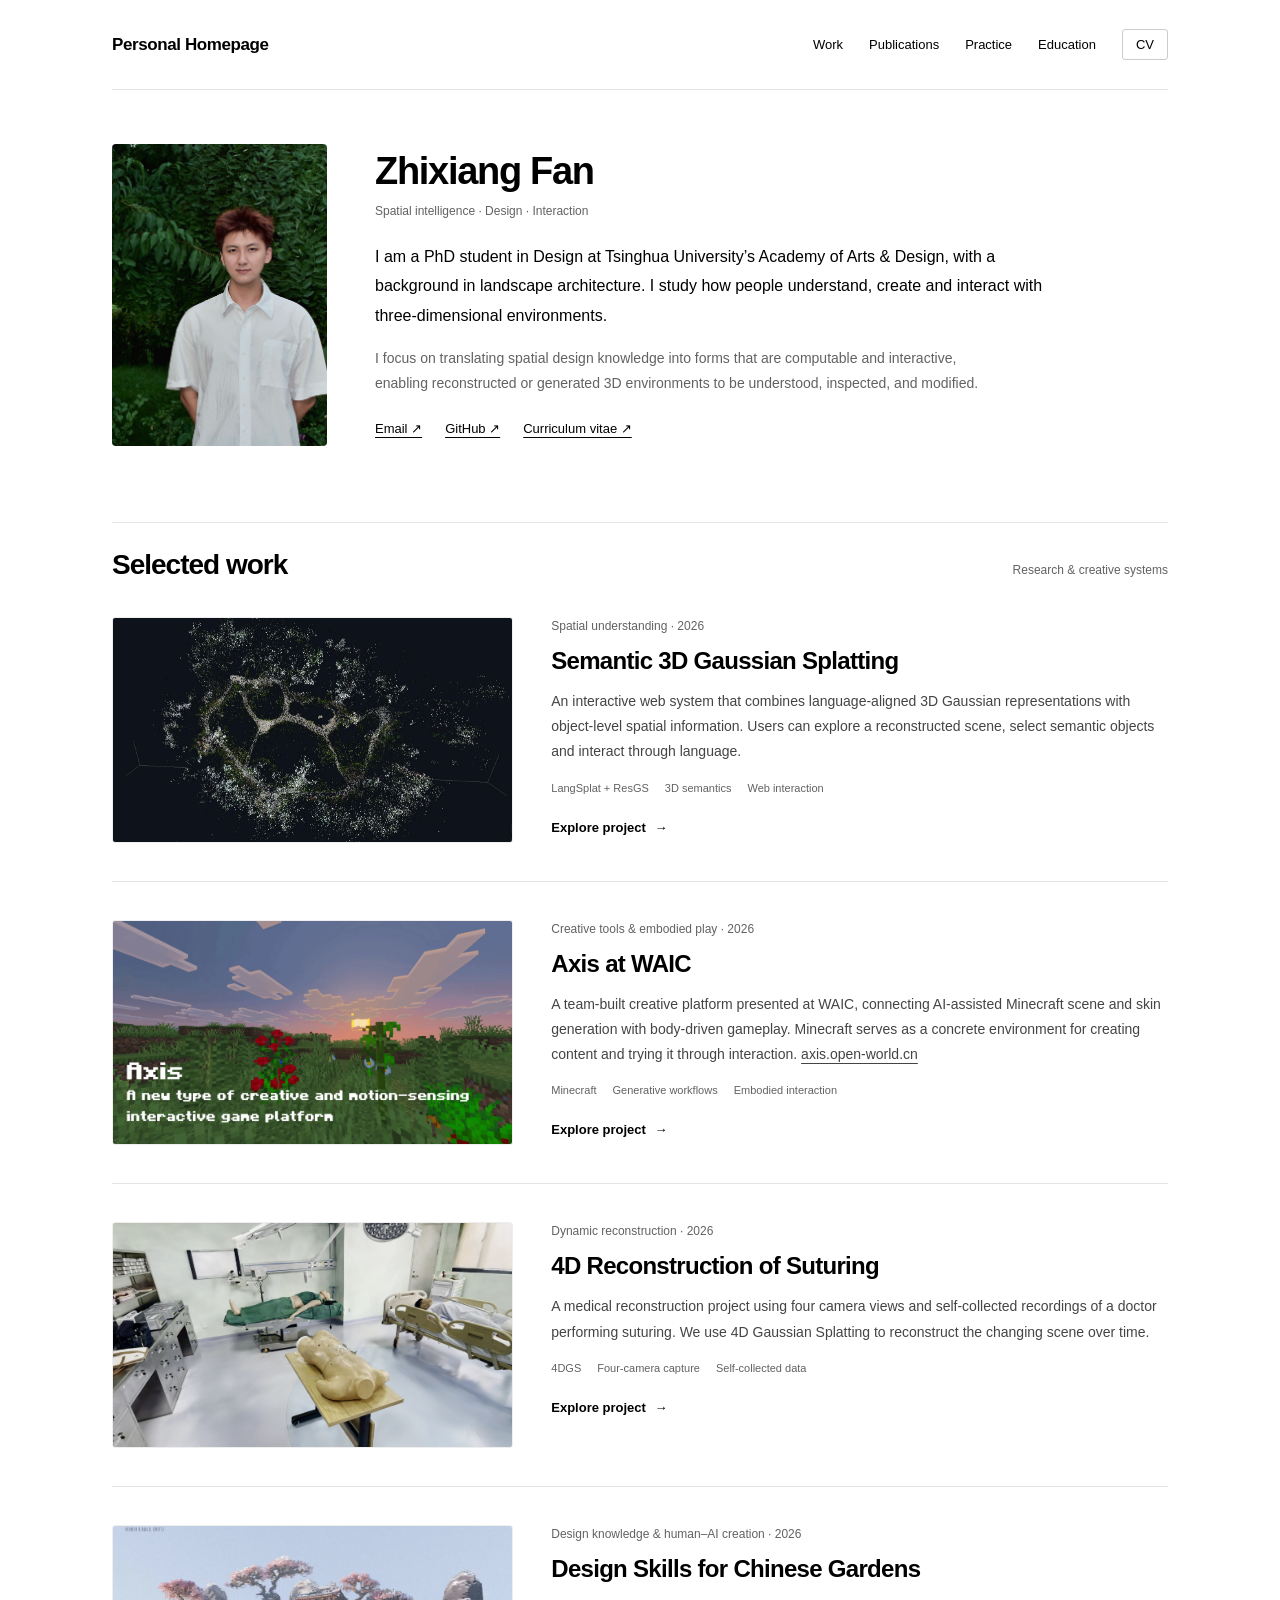
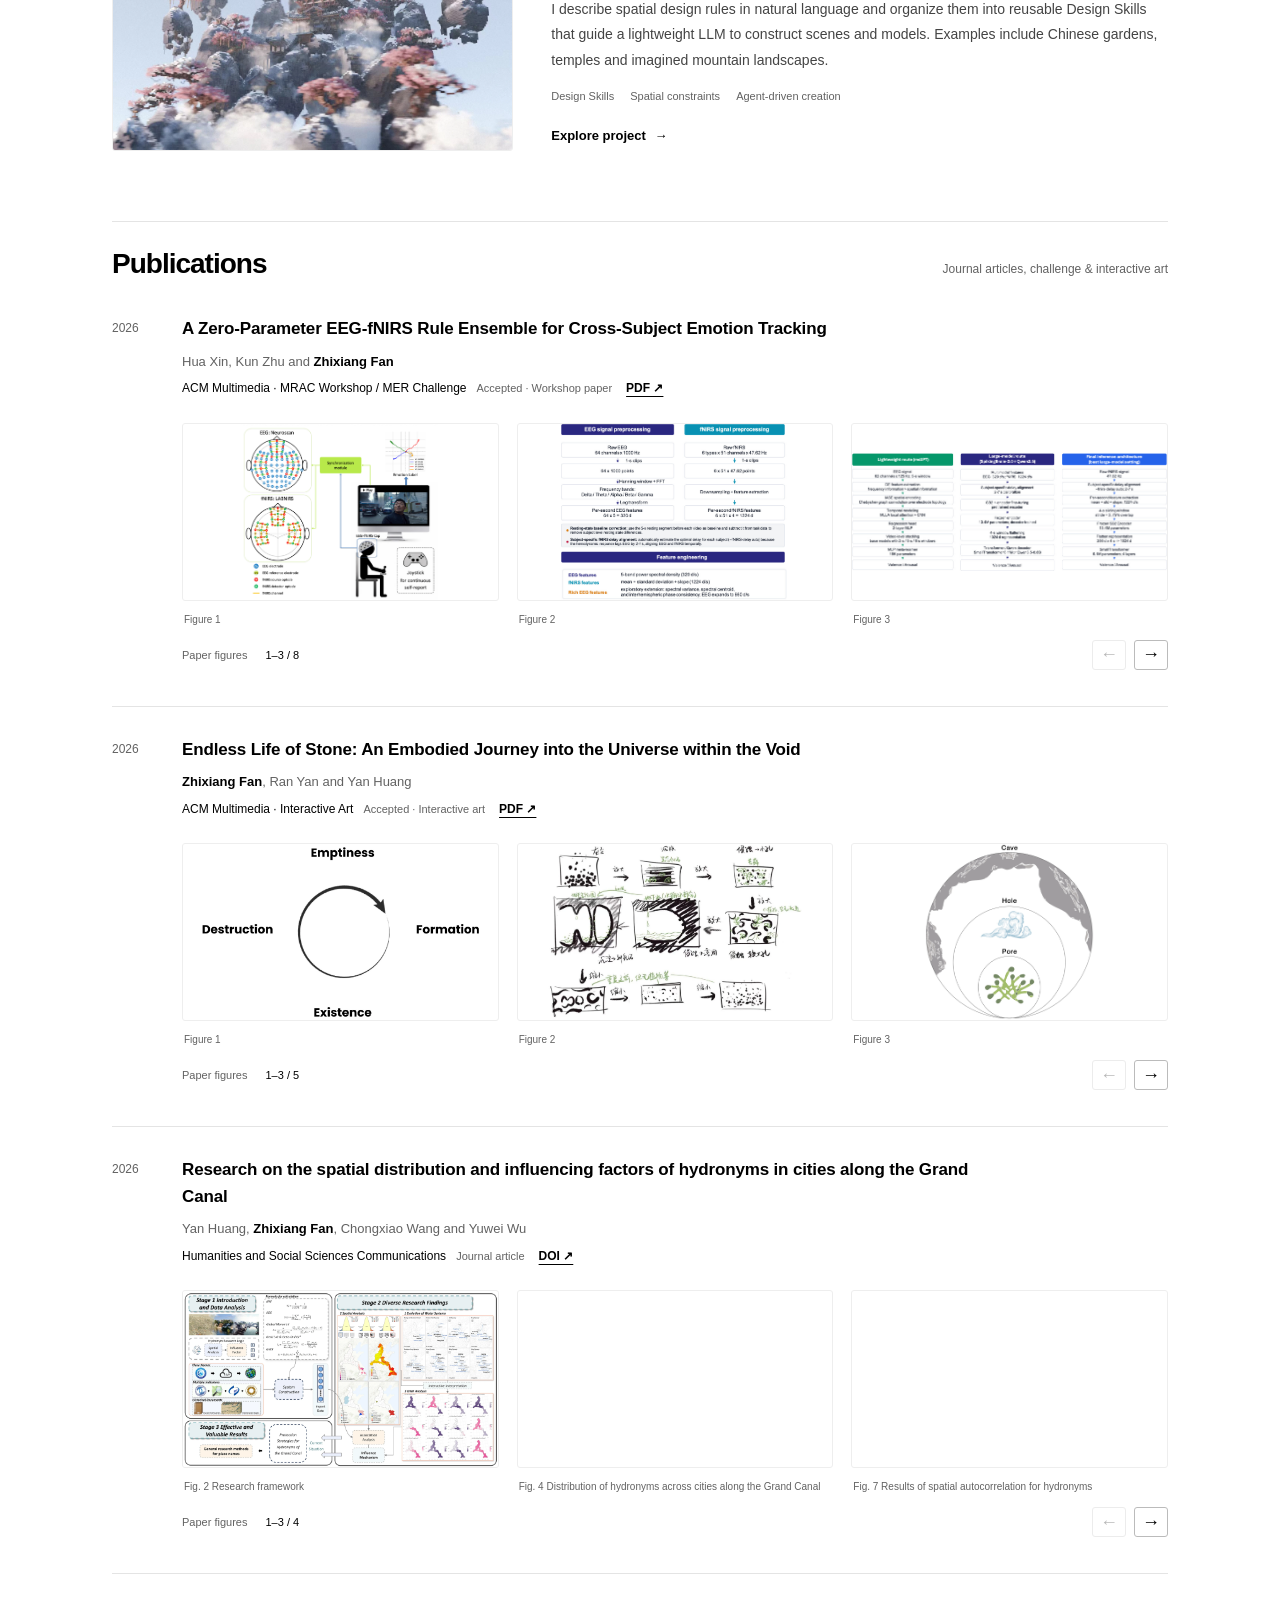
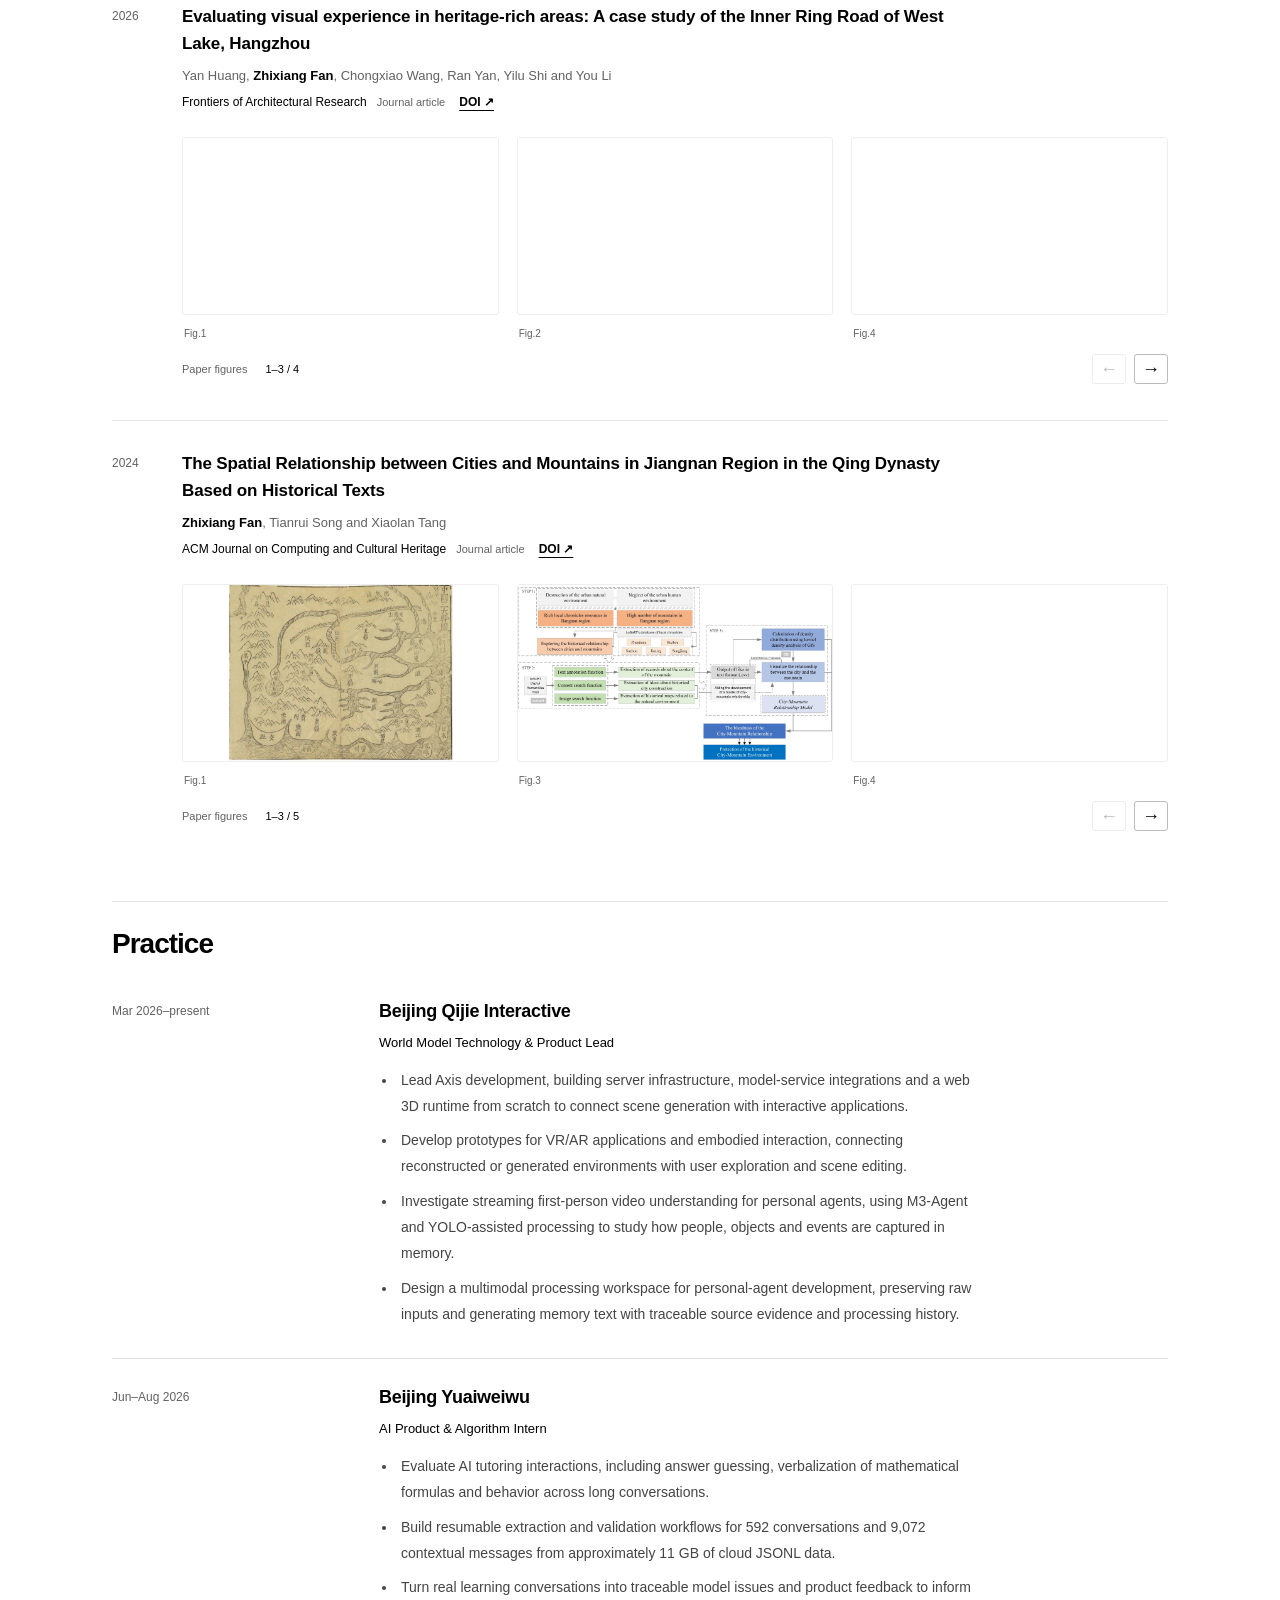
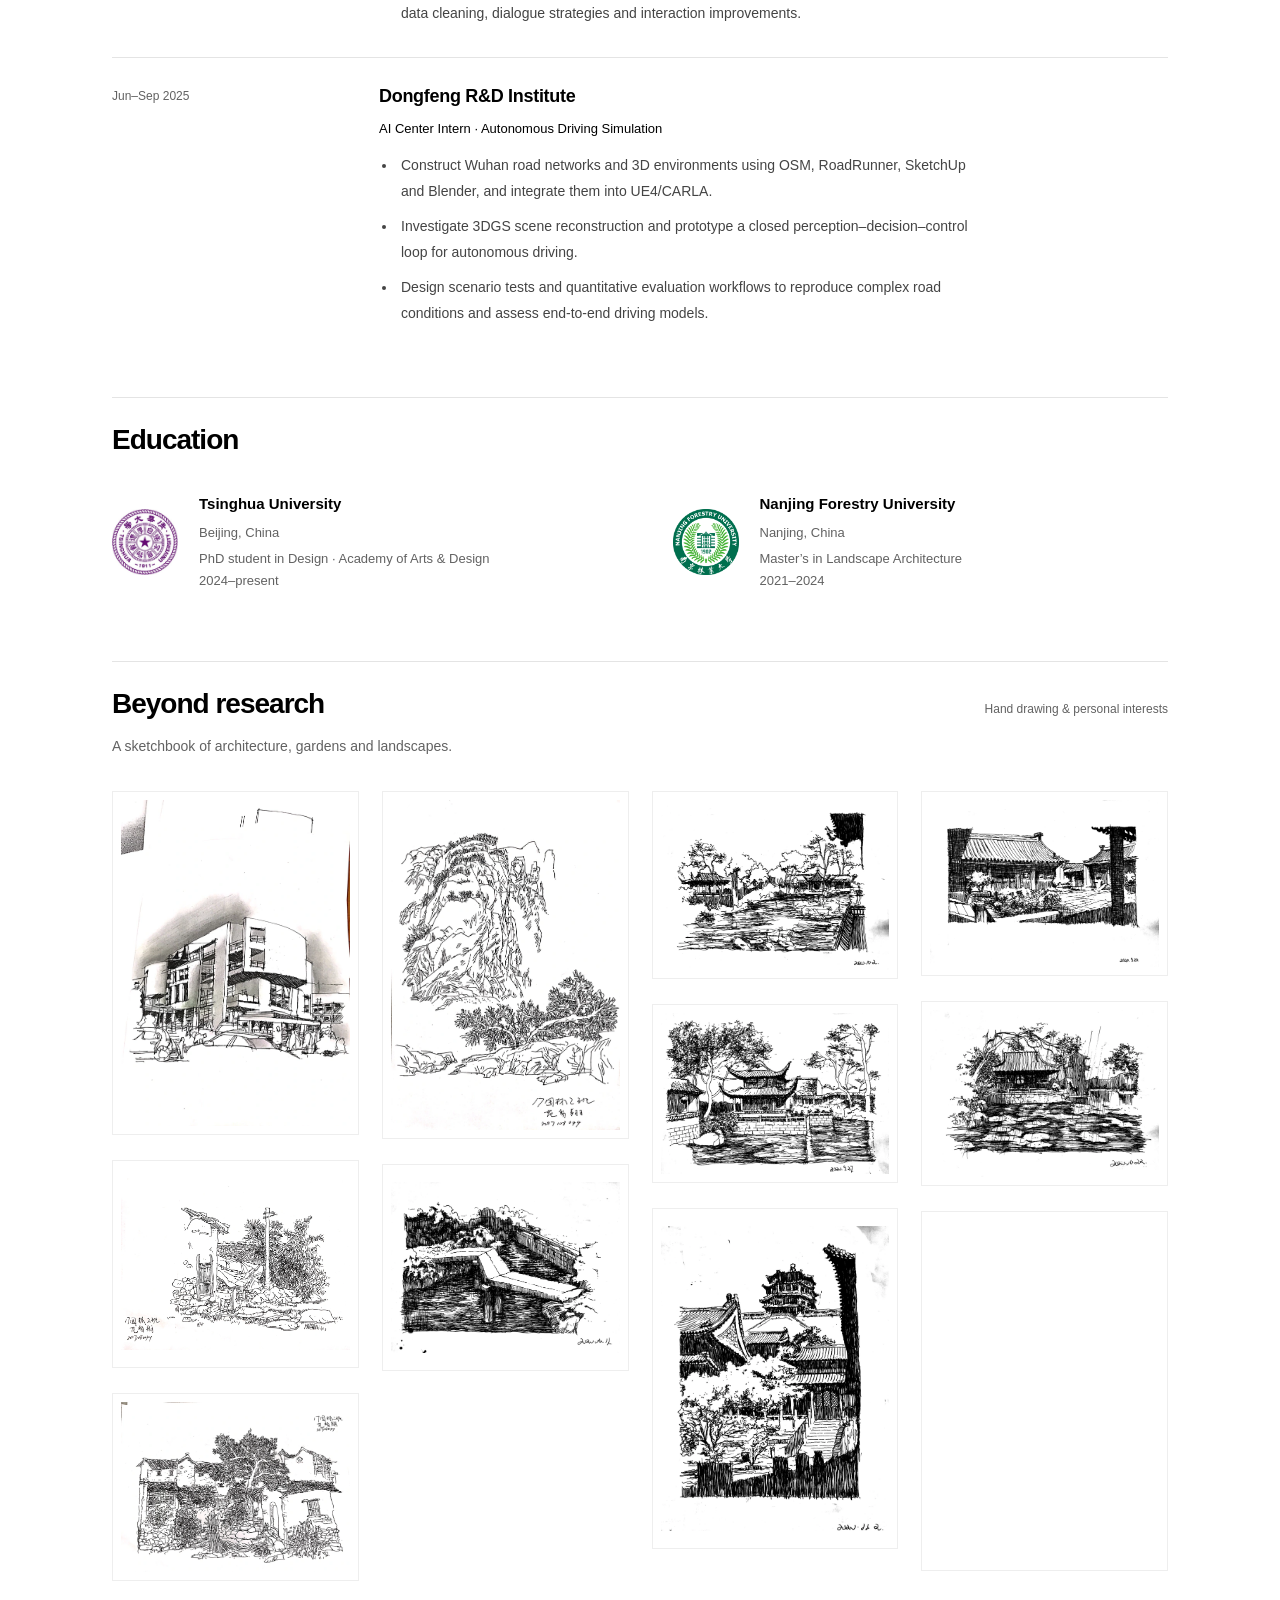
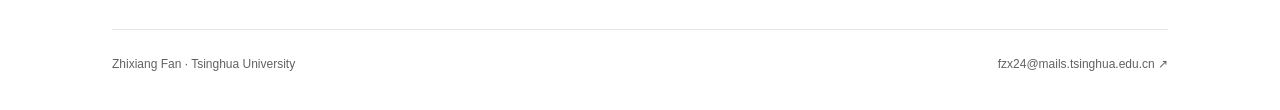
==== index.html @ b62d1ebd "Use white-background JPGs in EEG figure gallery" ====
<!doctype html>
<html lang="en"><head><meta charset="utf-8"><meta name="viewport" content="width=device-width, initial-scale=1">
<title>Zhixiang Fan · Spatial Intelligence &amp; Design</title><meta name="description" content="I am a PhD student in Design at Tsinghua University’s Academy of Arts &amp; Design, with a background in landscape architecture. I study how people understand, create and interact with three-dimensional environments.">
<meta name="theme-color" content="#ffffff"><meta property="og:type" content="website"><meta property="og:title" content="Zhixiang Fan · Spatial Intelligence &amp; Design"><meta property="og:description" content="I am a PhD student in Design at Tsinghua University’s Academy of Arts &amp; Design, with a background in landscape architecture. I study how people understand, create and interact with three-dimensional environments.">
<link rel="canonical" href="https://char1ss.github.io/"><link rel="icon" href="favicon.svg" type="image/svg+xml"><link rel="stylesheet" href="styles.css"><script src="gallery.js" defer></script></head>
<body><a class="skip" href="#main">Skip to content</a><div class="wrap">
<header class="header"><a class="wordmark" href="./">Personal Homepage</a>
<nav aria-label="Main navigation"><a href="./#work">Work</a><a href="./#publications">Publications</a><a href="./#practice">Practice</a><a href="./#about">Education</a><a class="nav-cv" href="assets/zhixiang-fan-cv.pdf">CV</a></nav></header><main id="main"><section class="hero profile-hero" aria-labelledby="name"><img class="profile-photo" src="assets/profile/zhixiang-fan-original.jpg" alt="Portrait of Zhixiang Fan" width="1733" height="2428" fetchpriority="high"><div class="profile-text"><h1 id="name">Zhixiang Fan</h1><p class="eyebrow">Spatial intelligence · Design · Interaction</p><p class="intro">I am a PhD student in Design at Tsinghua University’s Academy of Arts &amp; Design, with a background in landscape architecture. I study how people understand, create and interact with three-dimensional environments.</p><p class="research-intro">I focus on translating spatial design knowledge into forms that are computable and interactive, enabling reconstructed or generated 3D environments to be understood, inspected, and modified.</p><div class="contact-links"><a href="mailto:fzx24@mails.tsinghua.edu.cn">Email ↗</a><a href="https://github.com/Char1ss">GitHub ↗</a><a href="assets/zhixiang-fan-cv.pdf">Curriculum vitae ↗</a></div></div></section>
<section class="section" id="work" aria-labelledby="work-title"><div class="section-title"><h2 id="work-title">Selected work</h2><span>Research & creative systems</span></div><article class="project"><a class="project-visual" href="projects/semantic-3dgs/" tabindex="-1" aria-hidden="true"><img class="project-cover" src="assets/projects/semantic-3dgs/cover.webp" alt="Scene exploration and semantic selection" width="640" height="400" loading="lazy"></a><div><p class="project-category">Spatial understanding · 2026</p><h3><a href="projects/semantic-3dgs/">Semantic 3D Gaussian Splatting</a></h3><p class="project-summary">An interactive web system that combines language-aligned 3D Gaussian representations with object-level spatial information. Users can explore a reconstructed scene, select semantic objects and interact through language.</p><ul class="tags" aria-label="Topics"><li>LangSplat + ResGS</li><li>3D semantics</li><li>Web interaction</li></ul><a class="project-link" href="projects/semantic-3dgs/">Explore project <span aria-hidden="true">→</span><span class="sr-only"></span></a></div></article><article class="project"><a class="project-visual" href="projects/axis-waic/" tabindex="-1" aria-hidden="true"><img class="project-cover" src="assets/projects/axis-waic/cover.webp" alt="Scenes, character skins and body-driven play" width="640" height="400" loading="lazy"></a><div><p class="project-category">Creative tools &amp; embodied play · 2026</p><h3><a href="projects/axis-waic/">Axis at WAIC</a></h3><p class="project-summary">A team-built creative platform presented at WAIC, connecting AI-assisted Minecraft scene and skin generation with body-driven gameplay. Minecraft serves as a concrete environment for creating content and trying it through interaction. <a href="https://axis.open-world.cn">axis.open-world.cn</a></p><ul class="tags" aria-label="Topics"><li>Minecraft</li><li>Generative workflows</li><li>Embodied interaction</li></ul><a class="project-link" href="projects/axis-waic/">Explore project <span aria-hidden="true">→</span><span class="sr-only"></span></a></div></article><article class="project"><a class="project-visual" href="projects/surgical-4dgs/" tabindex="-1" aria-hidden="true"><img class="project-cover" src="assets/projects/surgical-4dgs/cover.webp" alt="Capture setup and reconstructed suturing sequence" width="640" height="400" loading="lazy"></a><div><p class="project-category">Dynamic reconstruction · 2026</p><h3><a href="projects/surgical-4dgs/">4D Reconstruction of Suturing</a></h3><p class="project-summary">A medical reconstruction project using four camera views and self-collected recordings of a doctor performing suturing. We use 4D Gaussian Splatting to reconstruct the changing scene over time.</p><ul class="tags" aria-label="Topics"><li>4DGS</li><li>Four-camera capture</li><li>Self-collected data</li></ul><a class="project-link" href="projects/surgical-4dgs/">Explore project <span aria-hidden="true">→</span><span class="sr-only"></span></a></div></article><article class="project"><a class="project-visual" href="projects/garden-skills/" tabindex="-1" aria-hidden="true"><img class="project-cover" src="assets/projects/garden-skills/cover-v2.webp" alt="Design principles, generated scenes and local revision" width="640" height="400" loading="lazy"></a><div><p class="project-category">Design knowledge &amp; human–AI creation · 2026</p><h3><a href="projects/garden-skills/">Design Skills for Chinese Gardens</a></h3><p class="project-summary">I describe spatial design rules in natural language and organize them into reusable Design Skills that guide a lightweight LLM to construct scenes and models. Examples include Chinese gardens, temples and imagined mountain landscapes.</p><ul class="tags" aria-label="Topics"><li>Design Skills</li><li>Spatial constraints</li><li>Agent-driven creation</li></ul><a class="project-link" href="projects/garden-skills/">Explore project <span aria-hidden="true">→</span><span class="sr-only"></span></a></div></article></section>
<section class="section" id="publications" aria-labelledby="pub-title"><div class="section-title"><h2 id="pub-title">Publications</h2><span>Journal articles, challenge & interactive art</span></div><ol class="pub-list"><li class="publication"><span class="pub-year">2026</span><div><h3 class="pub-title">A Zero-Parameter EEG-fNIRS Rule Ensemble for Cross-Subject Emotion Tracking</h3><p class="pub-authors">Hua Xin, Kun Zhu and <strong>Zhixiang Fan</strong></p><p class="pub-venue">ACM Multimedia · MRAC Workshop / MER Challenge<span class="pub-status">Accepted · Workshop paper</span><a class="pub-link" href="assets/publications/emotion-tracking/paper.pdf" aria-label="Read PDF: A Zero-Parameter EEG-fNIRS Rule Ensemble for Cross-Subject Emotion Tracking">PDF ↗</a></p><section class="carousel compact" aria-label="A Zero-Parameter EEG-fNIRS Rule Ensemble for Cross-Subject Emotion Tracking figures"><div class="carousel-track" tabindex="0" aria-label="A Zero-Parameter EEG-fNIRS Rule Ensemble for Cross-Subject Emotion Tracking figures; use left and right arrow keys"><figure class="slide" role="group" aria-label="1 of 8"><a class="image-expand" href="assets/publications/emotion-tracking/eeg-figure-1.png" aria-haspopup="dialog" aria-label="Open full image: Figure 1"><img src="assets/publications/emotion-tracking/eeg-figure-1.png" alt="EEG-fNIRS emotion tracking — Figure 1" loading="lazy" decoding="async"></a><figcaption>Figure 1</figcaption></figure><figure class="slide" role="group" aria-label="2 of 8"><a class="image-expand" href="assets/publications/emotion-tracking/eeg-figure-2.jpg" aria-haspopup="dialog" aria-label="Open full image: Figure 2"><img src="assets/publications/emotion-tracking/eeg-figure-2.jpg" alt="EEG-fNIRS emotion tracking — Figure 2" loading="lazy" decoding="async"></a><figcaption>Figure 2</figcaption></figure><figure class="slide" role="group" aria-label="3 of 8"><a class="image-expand" href="assets/publications/emotion-tracking/eeg-figure-3.jpg" aria-haspopup="dialog" aria-label="Open full image: Figure 3"><img src="assets/publications/emotion-tracking/eeg-figure-3.jpg" alt="EEG-fNIRS emotion tracking — Figure 3" loading="lazy" decoding="async"></a><figcaption>Figure 3</figcaption></figure><figure class="slide" role="group" aria-label="4 of 8"><a class="image-expand" href="assets/publications/emotion-tracking/eeg-figure-6.jpg" aria-haspopup="dialog" aria-label="Open full image: Figure 6"><img src="assets/publications/emotion-tracking/eeg-figure-6.jpg" alt="EEG-fNIRS emotion tracking — Figure 6" loading="lazy" decoding="async"></a><figcaption>Figure 6</figcaption></figure><figure class="slide" role="group" aria-label="5 of 8"><a class="image-expand" href="assets/publications/emotion-tracking/figure-original-1.png" aria-haspopup="dialog" aria-label="Open full image: Figure 1"><img src="assets/publications/emotion-tracking/figure-original-1.png" alt="A Zero-Parameter EEG-fNIRS Rule Ensemble for Cross-Subject Emotion Tracking — Figure 1" loading="lazy" decoding="async"></a><figcaption>Figure 1</figcaption></figure><figure class="slide" role="group" aria-label="6 of 8"><a class="image-expand" href="assets/publications/emotion-tracking/figure-original-2.png" aria-haspopup="dialog" aria-label="Open full image: Figure 2"><img src="assets/publications/emotion-tracking/figure-original-2.png" alt="A Zero-Parameter EEG-fNIRS Rule Ensemble for Cross-Subject Emotion Tracking — Figure 2" loading="lazy" decoding="async"></a><figcaption>Figure 2</figcaption></figure><figure class="slide" role="group" aria-label="7 of 8"><a class="image-expand" href="assets/publications/emotion-tracking/figure-original-3.png" aria-haspopup="dialog" aria-label="Open full image: Figure 3"><img src="assets/publications/emotion-tracking/figure-original-3.png" alt="A Zero-Parameter EEG-fNIRS Rule Ensemble for Cross-Subject Emotion Tracking — Figure 3" loading="lazy" decoding="async"></a><figcaption>Figure 3</figcaption></figure><figure class="slide" role="group" aria-label="8 of 8"><a class="image-expand" href="assets/publications/emotion-tracking/figure-original-4.png" aria-haspopup="dialog" aria-label="Open full image: Figure 4"><img src="assets/publications/emotion-tracking/figure-original-4.png" alt="A Zero-Parameter EEG-fNIRS Rule Ensemble for Cross-Subject Emotion Tracking — Figure 4" loading="lazy" decoding="async"></a><figcaption>Figure 4</figcaption></figure></div><div class="carousel-bar"><span class="gallery-hint">Paper figures <span class="gallery-count" aria-live="polite">1 / 8</span></span><div class="carousel-buttons"><button type="button" class="prev" aria-label="Previous slide" disabled>←</button><button type="button" class="next" aria-label="Next slide">→</button></div></div></section></div></li><li class="publication"><span class="pub-year">2026</span><div><h3 class="pub-title">Endless Life of Stone: An Embodied Journey into the Universe within the Void</h3><p class="pub-authors"><strong>Zhixiang Fan</strong>, Ran Yan and Yan Huang</p><p class="pub-venue">ACM Multimedia · Interactive Art<span class="pub-status">Accepted · Interactive art</span><a class="pub-link" href="assets/publications/stone/paper.pdf" aria-label="Read PDF: Endless Life of Stone: An Embodied Journey into the Universe within the Void">PDF ↗</a></p><section class="carousel compact" aria-label="Endless Life of Stone: An Embodied Journey into the Universe within the Void figures"><div class="carousel-track" tabindex="0" aria-label="Endless Life of Stone: An Embodied Journey into the Universe within the Void figures; use left and right arrow keys"><figure class="slide" role="group" aria-label="1 of 5"><a class="image-expand" href="assets/publications/stone/figure-01.webp" aria-haspopup="dialog" aria-label="Open full image: Figure 1"><img src="assets/publications/stone/figure-01.webp" alt="Endless Life of Stone: An Embodied Journey into the Universe within the Void — Figure 1" loading="lazy" decoding="async"></a><figcaption>Figure 1</figcaption></figure><figure class="slide" role="group" aria-label="2 of 5"><a class="image-expand" href="assets/publications/stone/figure-03.webp" aria-haspopup="dialog" aria-label="Open full image: Figure 2"><img src="assets/publications/stone/figure-03.webp" alt="Endless Life of Stone: An Embodied Journey into the Universe within the Void — Figure 2" loading="lazy" decoding="async"></a><figcaption>Figure 2</figcaption></figure><figure class="slide" role="group" aria-label="3 of 5"><a class="image-expand" href="assets/publications/stone/figure-04.webp" aria-haspopup="dialog" aria-label="Open full image: Figure 3"><img src="assets/publications/stone/figure-04.webp" alt="Endless Life of Stone: An Embodied Journey into the Universe within the Void — Figure 3" loading="lazy" decoding="async"></a><figcaption>Figure 3</figcaption></figure><figure class="slide" role="group" aria-label="4 of 5"><a class="image-expand" href="assets/publications/stone/figure-05.webp" aria-haspopup="dialog" aria-label="Open full image: Figure 4"><img src="assets/publications/stone/figure-05.webp" alt="Endless Life of Stone: An Embodied Journey into the Universe within the Void — Figure 4" loading="lazy" decoding="async"></a><figcaption>Figure 4</figcaption></figure><figure class="slide" role="group" aria-label="5 of 5"><a class="image-expand" href="assets/publications/stone/figure-06.webp" aria-haspopup="dialog" aria-label="Open full image: Figure 5"><img src="assets/publications/stone/figure-06.webp" alt="Endless Life of Stone: An Embodied Journey into the Universe within the Void — Figure 5" loading="lazy" decoding="async"></a><figcaption>Figure 5</figcaption></figure></div><div class="carousel-bar"><span class="gallery-hint">Paper figures <span class="gallery-count" aria-live="polite">1 / 5</span></span><div class="carousel-buttons"><button type="button" class="prev" aria-label="Previous slide" disabled>←</button><button type="button" class="next" aria-label="Next slide">→</button></div></div></section></div></li><li class="publication"><span class="pub-year">2026</span><div><h3 class="pub-title"><a href="https://doi.org/10.1057/s41599-026-07165-4">Research on the spatial distribution and influencing factors of hydronyms in cities along the Grand Canal</a></h3><p class="pub-authors">Yan Huang, <strong>Zhixiang Fan</strong>, Chongxiao Wang and Yuwei Wu</p><p class="pub-venue">Humanities and Social Sciences Communications<span class="pub-status">Journal article</span><a class="pub-link" href="https://doi.org/10.1057/s41599-026-07165-4" aria-label="DOI for Research on the spatial distribution and influencing factors of hydronyms in cities along the Grand Canal">DOI ↗</a></p><section class="carousel compact" aria-label="Research on the spatial distribution and influencing factors of hydronyms in cities along the Grand Canal figures"><div class="carousel-track" tabindex="0" aria-label="Research on the spatial distribution and influencing factors of hydronyms in cities along the Grand Canal figures; use left and right arrow keys"><figure class="slide" role="group" aria-label="1 of 4"><a class="image-expand" href="assets/publications/hydronyms/figure-01.webp" aria-haspopup="dialog" aria-label="Open full image: Fig. 2 Research framework"><img src="assets/publications/hydronyms/figure-01.webp" alt="Research on the spatial distribution and influencing factors of hydronyms in cities along the Grand Canal — Fig. 2 Research framework" loading="lazy" decoding="async"></a><figcaption>Fig. 2 Research framework</figcaption></figure><figure class="slide" role="group" aria-label="2 of 4"><a class="image-expand" href="assets/publications/hydronyms/figure-02.webp" aria-haspopup="dialog" aria-label="Open full image: Fig. 4 Distribution of hydronyms across cities along the Grand Canal"><img src="assets/publications/hydronyms/figure-02.webp" alt="Research on the spatial distribution and influencing factors of hydronyms in cities along the Grand Canal — Fig. 4 Distribution of hydronyms across cities along the Grand Canal" loading="lazy" decoding="async"></a><figcaption>Fig. 4 Distribution of hydronyms across cities along the Grand Canal</figcaption></figure><figure class="slide" role="group" aria-label="3 of 4"><a class="image-expand" href="assets/publications/hydronyms/figure-03.webp" aria-haspopup="dialog" aria-label="Open full image: Fig. 7 Results of spatial autocorrelation for hydronyms"><img src="assets/publications/hydronyms/figure-03.webp" alt="Research on the spatial distribution and influencing factors of hydronyms in cities along the Grand Canal — Fig. 7 Results of spatial autocorrelation for hydronyms" loading="lazy" decoding="async"></a><figcaption>Fig. 7 Results of spatial autocorrelation for hydronyms</figcaption></figure><figure class="slide" role="group" aria-label="4 of 4"><a class="image-expand" href="assets/publications/hydronyms/figure-04.webp" aria-haspopup="dialog" aria-label="Open full image: Fig. 8 Spatial distribution of natural geographical factors"><img src="assets/publications/hydronyms/figure-04.webp" alt="Research on the spatial distribution and influencing factors of hydronyms in cities along the Grand Canal — Fig. 8 Spatial distribution of natural geographical factors" loading="lazy" decoding="async"></a><figcaption>Fig. 8 Spatial distribution of natural geographical factors</figcaption></figure></div><div class="carousel-bar"><span class="gallery-hint">Paper figures <span class="gallery-count" aria-live="polite">1 / 4</span></span><div class="carousel-buttons"><button type="button" class="prev" aria-label="Previous slide" disabled>←</button><button type="button" class="next" aria-label="Next slide">→</button></div></div></section></div></li><li class="publication"><span class="pub-year">2026</span><div><h3 class="pub-title"><a href="https://doi.org/10.1016/j.foar.2025.06.011">Evaluating visual experience in heritage-rich areas: A case study of the Inner Ring Road of West Lake, Hangzhou</a></h3><p class="pub-authors">Yan Huang, <strong>Zhixiang Fan</strong>, Chongxiao Wang, Ran Yan, Yilu Shi and You Li</p><p class="pub-venue">Frontiers of Architectural Research<span class="pub-status">Journal article</span><a class="pub-link" href="https://doi.org/10.1016/j.foar.2025.06.011" aria-label="DOI for Evaluating visual experience in heritage-rich areas: A case study of the Inner Ring Road of West Lake, Hangzhou">DOI ↗</a></p><section class="carousel compact" aria-label="Evaluating visual experience in heritage-rich areas: A case study of the Inner Ring Road of West Lake, Hangzhou figures"><div class="carousel-track" tabindex="0" aria-label="Evaluating visual experience in heritage-rich areas: A case study of the Inner Ring Road of West Lake, Hangzhou figures; use left and right arrow keys"><figure class="slide" role="group" aria-label="1 of 4"><a class="image-expand" href="assets/publications/visual-experience/figure-00.webp" aria-haspopup="dialog" aria-label="Open full image: Fig.1"><img src="assets/publications/visual-experience/figure-00.webp" alt="Evaluating visual experience in heritage-rich areas: A case study of the Inner Ring Road of West Lake, Hangzhou — Fig.1" loading="lazy" decoding="async"></a><figcaption>Fig.1</figcaption></figure><figure class="slide" role="group" aria-label="2 of 4"><a class="image-expand" href="assets/publications/visual-experience/figure-02.webp" aria-haspopup="dialog" aria-label="Open full image: Fig.2"><img src="assets/publications/visual-experience/figure-02.webp" alt="Evaluating visual experience in heritage-rich areas: A case study of the Inner Ring Road of West Lake, Hangzhou — Fig.2" loading="lazy" decoding="async"></a><figcaption>Fig.2</figcaption></figure><figure class="slide" role="group" aria-label="3 of 4"><a class="image-expand" href="assets/publications/visual-experience/figure-03.webp" aria-haspopup="dialog" aria-label="Open full image: Fig.4"><img src="assets/publications/visual-experience/figure-03.webp" alt="Evaluating visual experience in heritage-rich areas: A case study of the Inner Ring Road of West Lake, Hangzhou — Fig.4" loading="lazy" decoding="async"></a><figcaption>Fig.4</figcaption></figure><figure class="slide" role="group" aria-label="4 of 4"><a class="image-expand" href="assets/publications/visual-experience/figure-01.webp" aria-haspopup="dialog" aria-label="Open full image: Fig.16"><img src="assets/publications/visual-experience/figure-01.webp" alt="Evaluating visual experience in heritage-rich areas: A case study of the Inner Ring Road of West Lake, Hangzhou — Fig.16" loading="lazy" decoding="async"></a><figcaption>Fig.16</figcaption></figure></div><div class="carousel-bar"><span class="gallery-hint">Paper figures <span class="gallery-count" aria-live="polite">1 / 4</span></span><div class="carousel-buttons"><button type="button" class="prev" aria-label="Previous slide" disabled>←</button><button type="button" class="next" aria-label="Next slide">→</button></div></div></section></div></li><li class="publication"><span class="pub-year">2024</span><div><h3 class="pub-title"><a href="https://doi.org/10.1145/3648002">The Spatial Relationship between Cities and Mountains in Jiangnan Region in the Qing Dynasty Based on Historical Texts</a></h3><p class="pub-authors"><strong>Zhixiang Fan</strong>, Tianrui Song and Xiaolan Tang</p><p class="pub-venue">ACM Journal on Computing and Cultural Heritage<span class="pub-status">Journal article</span><a class="pub-link" href="https://doi.org/10.1145/3648002" aria-label="DOI for The Spatial Relationship between Cities and Mountains in Jiangnan Region in the Qing Dynasty Based on Historical Texts">DOI ↗</a></p><section class="carousel compact" aria-label="The Spatial Relationship between Cities and Mountains in Jiangnan Region in the Qing Dynasty Based on Historical Texts figures"><div class="carousel-track" tabindex="0" aria-label="The Spatial Relationship between Cities and Mountains in Jiangnan Region in the Qing Dynasty Based on Historical Texts figures; use left and right arrow keys"><figure class="slide" role="group" aria-label="1 of 5"><a class="image-expand" href="assets/publications/cities-mountains/figure-01.webp" aria-haspopup="dialog" aria-label="Open full image: Fig.1"><img src="assets/publications/cities-mountains/figure-01.webp" alt="The Spatial Relationship between Cities and Mountains in Jiangnan Region in the Qing Dynasty Based on Historical Texts — Fig.1" loading="lazy" decoding="async"></a><figcaption>Fig.1</figcaption></figure><figure class="slide" role="group" aria-label="2 of 5"><a class="image-expand" href="assets/publications/cities-mountains/figure-02.webp" aria-haspopup="dialog" aria-label="Open full image: Fig.3"><img src="assets/publications/cities-mountains/figure-02.webp" alt="The Spatial Relationship between Cities and Mountains in Jiangnan Region in the Qing Dynasty Based on Historical Texts — Fig.3" loading="lazy" decoding="async"></a><figcaption>Fig.3</figcaption></figure><figure class="slide" role="group" aria-label="3 of 5"><a class="image-expand" href="assets/publications/cities-mountains/figure-03.webp" aria-haspopup="dialog" aria-label="Open full image: Fig.4"><img src="assets/publications/cities-mountains/figure-03.webp" alt="The Spatial Relationship between Cities and Mountains in Jiangnan Region in the Qing Dynasty Based on Historical Texts — Fig.4" loading="lazy" decoding="async"></a><figcaption>Fig.4</figcaption></figure><figure class="slide" role="group" aria-label="4 of 5"><a class="image-expand" href="assets/publications/cities-mountains/figure-04.webp" aria-haspopup="dialog" aria-label="Open full image: Fig.6"><img src="assets/publications/cities-mountains/figure-04.webp" alt="The Spatial Relationship between Cities and Mountains in Jiangnan Region in the Qing Dynasty Based on Historical Texts — Fig.6" loading="lazy" decoding="async"></a><figcaption>Fig.6</figcaption></figure><figure class="slide" role="group" aria-label="5 of 5"><a class="image-expand" href="assets/publications/cities-mountains/figure-05.webp" aria-haspopup="dialog" aria-label="Open full image: Fig.8"><img src="assets/publications/cities-mountains/figure-05.webp" alt="The Spatial Relationship between Cities and Mountains in Jiangnan Region in the Qing Dynasty Based on Historical Texts — Fig.8" loading="lazy" decoding="async"></a><figcaption>Fig.8</figcaption></figure></div><div class="carousel-bar"><span class="gallery-hint">Paper figures <span class="gallery-count" aria-live="polite">1 / 5</span></span><div class="carousel-buttons"><button type="button" class="prev" aria-label="Previous slide" disabled>←</button><button type="button" class="next" aria-label="Next slide">→</button></div></div></section></div></li></ol></section>
<section class="section" id="practice" aria-labelledby="practice-title"><div class="section-title"><h2 id="practice-title">Practice</h2></div><article class="experience"><span>Mar 2026–present</span><div class="experience-body"><div class="experience-heading"><span class="practice-logo"><img src="assets/practice/qijie.jpg" alt="" width="56" height="56" loading="lazy" decoding="async"></span><div><h3>Beijing Qijie Interactive</h3><p class="role">World Model Technology &amp; Product Lead</p></div></div><ul class="practice-tasks"><li>Lead Axis development, building server infrastructure, model-service integrations and a web 3D runtime from scratch to connect scene generation with interactive applications.</li><li>Develop prototypes for VR/AR applications and embodied interaction, connecting reconstructed or generated environments with user exploration and scene editing.</li><li>Investigate streaming first-person video understanding for personal agents, using M3-Agent and YOLO-assisted processing to study how people, objects and events are captured in memory.</li><li>Design a multimodal processing workspace for personal-agent development, preserving raw inputs and generating memory text with traceable source evidence and processing history.</li></ul></div></article><article class="experience"><span>Jun–Aug 2026</span><div class="experience-body"><div class="experience-heading"><span class="practice-logo"><img src="assets/practice/yuaiweiwu.png" alt="" width="56" height="56" loading="lazy" decoding="async"></span><div><h3>Beijing Yuaiweiwu</h3><p class="role">AI Product &amp; Algorithm Intern</p></div></div><ul class="practice-tasks"><li>Evaluate AI tutoring interactions, including answer guessing, verbalization of mathematical formulas and behavior across long conversations.</li><li>Build resumable extraction and validation workflows for 592 conversations and 9,072 contextual messages from approximately 11 GB of cloud JSONL data.</li><li>Turn real learning conversations into traceable model issues and product feedback to inform data cleaning, dialogue strategies and interaction improvements.</li></ul></div></article><article class="experience"><span>Jun–Sep 2025</span><div class="experience-body"><div class="experience-heading"><span class="practice-logo"><img src="assets/practice/dongfeng.png" alt="" width="56" height="56" loading="lazy" decoding="async"></span><div><h3>Dongfeng R&amp;D Institute</h3><p class="role">AI Center Intern · Autonomous Driving Simulation</p></div></div><ul class="practice-tasks"><li>Construct Wuhan road networks and 3D environments using OSM, RoadRunner, SketchUp and Blender, and integrate them into UE4/CARLA.</li><li>Investigate 3DGS scene reconstruction and prototype a closed perception–decision–control loop for autonomous driving.</li><li>Design scenario tests and quantitative evaluation workflows to reproduce complex road conditions and assess end-to-end driving models.</li></ul></div></article></section>
<section class="section" id="about" aria-labelledby="about-title"><div class="section-title"><h2 id="about-title">Education</h2></div><div class="about-grid"><div class="education-entry"><img class="school-emblem" src="assets/education/tsinghua.png" alt="Tsinghua University emblem" width="72" height="72" loading="lazy"><p class="education-item"><strong>Tsinghua University</strong><span>Beijing, China</span><span>PhD student in Design · Academy of Arts & Design<br>2024–present</span></p></div><div class="education-entry"><img class="school-emblem" src="assets/education/nanjing-forestry.jpeg" alt="Nanjing Forestry University emblem" width="72" height="72" loading="lazy"><p class="education-item"><strong>Nanjing Forestry University</strong><span>Nanjing, China</span><span>Master’s in Landscape Architecture<br>2021–2024</span></p></div></div></section><section class="section interests" id="interests" aria-labelledby="interests-title"><div class="section-title"><h2 id="interests-title">Beyond research</h2><span>Hand drawing & personal interests</span></div><p class="interests-intro">A sketchbook of architecture, gardens and landscapes.</p><div class="sketch-wall"><a class="sketch" href="assets/interests/sketch-01.webp" aria-haspopup="dialog" aria-label="View drawing: Modern architecture study"><img src="assets/interests/sketch-01-thumb.webp" alt="Modern architecture study" width="1792" height="2560" loading="lazy" decoding="async"></a><a class="sketch" href="assets/interests/sketch-02.webp" aria-haspopup="dialog" aria-label="View drawing: Garden architecture study"><img src="assets/interests/sketch-02-thumb.webp" alt="Garden architecture study" width="2556" height="1915" loading="lazy" decoding="async"></a><a class="sketch" href="assets/interests/sketch-03.webp" aria-haspopup="dialog" aria-label="View drawing: Village and landscape study"><img src="assets/interests/sketch-03-thumb.webp" alt="Village and landscape study" width="2528" height="1888" loading="lazy" decoding="async"></a><a class="sketch" href="assets/interests/sketch-04.webp" aria-haspopup="dialog" aria-label="View drawing: Mountain and rock study"><img src="assets/interests/sketch-04-thumb.webp" alt="Mountain and rock study" width="1664" height="2400" loading="lazy" decoding="async"></a><a class="sketch" href="assets/interests/sketch-05.webp" aria-haspopup="dialog" aria-label="View drawing: Bridge and waterside study"><img src="assets/interests/sketch-05-thumb.webp" alt="Bridge and waterside study" width="2556" height="1915" loading="lazy" decoding="async"></a><a class="sketch" href="assets/interests/sketch-06.webp" aria-haspopup="dialog" aria-label="View drawing: Waterside garden study"><img src="assets/interests/sketch-06-thumb.webp" alt="Waterside garden study" width="2556" height="1909" loading="lazy" decoding="async"></a><a class="sketch" href="assets/interests/sketch-07.webp" aria-haspopup="dialog" aria-label="View drawing: Pavilion and courtyard study"><img src="assets/interests/sketch-07-thumb.webp" alt="Pavilion and courtyard study" width="2556" height="1798" loading="lazy" decoding="async"></a><a class="sketch" href="assets/interests/sketch-08.webp" aria-haspopup="dialog" aria-label="View drawing: Architecture and planting study"><img src="assets/interests/sketch-08-thumb.webp" alt="Architecture and planting study" width="1915" height="2556" loading="lazy" decoding="async"></a><a class="sketch" href="assets/interests/sketch-09.webp" aria-haspopup="dialog" aria-label="View drawing: Courtyard study"><img src="assets/interests/sketch-09-thumb.webp" alt="Courtyard study" width="2554" height="1865" loading="lazy" decoding="async"></a><a class="sketch" href="assets/interests/sketch-10.webp" aria-haspopup="dialog" aria-label="View drawing: Terrace and architecture study"><img src="assets/interests/sketch-10-thumb.webp" alt="Terrace and architecture study" width="2556" height="1870" loading="lazy" decoding="async"></a><a class="sketch" href="assets/interests/sketch-11.webp" aria-haspopup="dialog" aria-label="View drawing: Pavilion and rockery study"><img src="assets/interests/sketch-11-thumb.webp" alt="Pavilion and rockery study" width="2480" height="3507" loading="lazy" decoding="async"></a></div></section></main><footer class="footer"><span>Zhixiang Fan · Tsinghua University</span><a href="mailto:fzx24@mails.tsinghua.edu.cn">fzx24@mails.tsinghua.edu.cn ↗</a></footer></div></body></html>
---- styles.css ----
:root{--paper:#fff;--ink:#000;--muted:#626262;--line:#e4e4e4;--sans:'Helvetica Neue',Helvetica,Arial,sans-serif}
*{box-sizing:border-box}html{scroll-behavior:smooth;scroll-padding-top:24px}body{margin:0;background:var(--paper);color:var(--ink);font:16px/1.65 var(--sans);-webkit-font-smoothing:antialiased}a{color:inherit;text-underline-offset:4px;text-decoration-thickness:1px}a:hover{text-decoration:underline}a:focus-visible,button:focus-visible,[tabindex]:focus-visible{outline:2px solid #000;outline-offset:5px}::selection{background:#dedede}.wrap{max-width:1152px;margin:auto;padding:0 48px}.skip{position:absolute;top:-100px;left:16px;background:white;padding:10px;z-index:5}.skip:focus{top:12px}.header{display:flex;align-items:center;justify-content:space-between;gap:24px;padding:29px 0;border-bottom:1px solid var(--line)}.wordmark{font-size:17px;font-weight:600;text-decoration:none;letter-spacing:-.4px}nav{display:flex;align-items:center;gap:26px}nav a{font-size:13px;text-decoration:none}.nav-cv{border:1px solid #ccc;padding:4px 13px;border-radius:3px}.hero{padding:74px 0 64px;display:grid;grid-template-columns:1.55fr 1fr;gap:70px}.eyebrow{font-size:13px;font-weight:400;color:var(--muted);margin:0 0 18px}h1{font-size:58px;line-height:1.12;letter-spacing:-2.7px;font-weight:550;margin:0 0 26px}.intro{font-size:17px;line-height:1.85;margin:0;max-width:65ch}.hero-aside{padding-top:47px}.hero-aside p{color:var(--muted);font-size:14px;line-height:1.85;margin:0 0 26px}.contact-links{display:flex;gap:23px;flex-wrap:wrap;font-size:13px}.section{padding:22px 0 48px;scroll-margin-top:20px}.section-title{border-top:1px solid var(--line);padding-top:24px;display:flex;justify-content:space-between;align-items:baseline;gap:20px;margin-bottom:34px}.section-title h2{font-size:28px;line-height:1.3;letter-spacing:-1px;font-weight:550;margin:0}.section-title span{font-size:12px;color:var(--muted)}.project{display:grid;grid-template-columns:38% 1fr;gap:38px;padding-bottom:38px;margin-bottom:38px;border-bottom:1px solid var(--line)}.project:last-child{border-bottom:0;margin-bottom:0;padding-bottom:0}.project-visual{display:block;align-self:start}.project-cover{display:block;aspect-ratio:16/10;object-fit:contain;width:100%;height:auto;background:#fafafa;border:1px solid #eee;border-radius:3px}.project-category{font-size:12px;color:var(--muted);margin:0 0 8px}.project h3{font-size:24px;line-height:1.3;letter-spacing:-.7px;font-weight:550;margin:0 0 13px}.project h3 a{text-decoration:none}.project h3 a:hover{text-decoration:underline}.project-summary{font-size:14px;line-height:1.8;margin:0 0 14px;color:#444}.tags{list-style:none;display:flex;gap:6px 16px;padding:0;margin:0 0 17px;flex-wrap:wrap;font-size:11px;color:var(--muted)}.project-link{font-size:13px;font-weight:550;text-decoration:none}.project-link span{margin-left:5px}.pub-list{list-style:none;padding:0;margin:0}.publication{display:grid;grid-template-columns:48px minmax(0,1fr);gap:22px;padding-bottom:36px;margin-bottom:30px;border-bottom:1px solid var(--line)}.publication:last-child{border:0;margin-bottom:0;padding-bottom:0}.pub-year{font-size:12px;color:var(--muted);padding-top:3px}.pub-title{font-size:17px;line-height:1.55;font-weight:550;letter-spacing:-.15px;margin:0 0 8px;max-width:85ch}.pub-title a{text-decoration:none}.pub-title a:hover{text-decoration:underline}.pub-authors{font-size:13px;color:var(--muted);margin:0 0 7px}.pub-authors strong{color:var(--ink);font-weight:600}.pub-venue{font-size:12px;margin:0}.pub-status{color:var(--muted);font-size:11px;margin-left:10px}.pub-link{font-size:12px;font-weight:600;margin-left:14px}.about-grid{display:grid;grid-template-columns:1fr 1fr;gap:65px}.education-item{margin:0;font-size:15px}.education-item strong{font-weight:550}.education-item span{display:block;color:var(--muted);font-size:13px;margin-top:5px}.experience{display:grid;grid-template-columns:165px 1fr;gap:28px;padding:0 0 30px;margin-bottom:24px;border-bottom:1px solid var(--line)}.experience:last-child{border:0;margin:0;padding:0}.experience>span{font-size:12px;color:var(--muted);padding-top:5px}.experience h3{font-size:18px;font-weight:550;letter-spacing:-.3px;margin:0 0 4px}.experience p{font-size:14px;color:var(--muted);margin:6px 0 0;max-width:75ch}.experience .role{font-size:13px;color:#000}.footer{border-top:1px solid var(--line);padding:25px 0 35px;display:flex;justify-content:space-between;gap:20px;font-size:12px;color:var(--muted)}.footer a{text-decoration:none}.back{display:inline-block;margin-top:32px;font-size:13px;color:var(--muted);text-decoration:none}.project-hero{padding:39px 0 33px;max-width:850px}.project-hero h1{font-size:43px;line-height:1.17;letter-spacing:-1.6px;margin-bottom:18px}.project-subtitle{font-size:18px;color:var(--muted);margin:0 0 20px}.project-hero .tags{font-size:12px;margin-bottom:0}.detail-visual .project-cover{max-height:570px;aspect-ratio:auto;object-fit:contain}.detail-body{display:grid;grid-template-columns:220px minmax(0,1fr);gap:65px;padding:42px 0 20px}.project-meta{font-size:13px;color:var(--muted)}.project-meta h2{font-size:13px;font-weight:600;color:#000;margin:0 0 11px}.project-meta p{margin:0 0 28px}.project-meta a{display:block;margin-bottom:12px}.project-copy section{margin-bottom:29px}.project-copy h2{font-size:23px;font-weight:550;letter-spacing:-.5px;margin:0 0 12px}.project-copy p{font-size:15px;line-height:1.85;margin:0;color:#444;max-width:75ch}.project-copy .scope{font-size:13px;color:var(--muted);padding-top:18px;border-top:1px solid var(--line)}.gallery{margin:20px 0 48px}.carousel{min-width:0;max-width:100%}.carousel-track{display:flex;gap:18px;overflow-x:auto;scroll-snap-type:x mandatory;scrollbar-width:thin;scrollbar-color:#bbb transparent;overscroll-behavior-x:contain}.slide{margin:0;flex:0 0 100%;min-width:0;scroll-snap-align:start}.slide img,.slide video{display:block;width:100%;height:520px;object-fit:contain;background:#fafafa;border:1px solid #eee;border-radius:3px}.image-expand{display:block}.slide figcaption{font-size:12px;color:var(--muted);margin-top:11px;line-height:1.6;padding:0 2px}.carousel-bar{display:flex;justify-content:space-between;align-items:center;margin-top:16px;gap:14px}.gallery-hint{font-size:11px;color:var(--muted)}.gallery-count{margin-left:15px;color:#000;font-variant-numeric:tabular-nums}.carousel-buttons{display:flex;gap:8px}.carousel-buttons button{width:38px;height:34px;border:1px solid #bbb;background:#fff;color:#000;font-size:18px;border-radius:3px;cursor:pointer}.carousel-buttons button:hover:not(:disabled){background:#000;color:#fff;border-color:#000}.carousel-buttons button:disabled{opacity:.27;cursor:default}.compact{margin-top:24px}.compact .slide{flex-basis:calc((100% - 36px)/3)}.compact .slide img{height:178px;background:#fff}.compact .slide figcaption{font-size:10px}.compact .carousel-bar{margin-top:12px}.compact .carousel-buttons button{height:30px;width:34px}.project-pager{display:flex;justify-content:space-between;gap:25px;border-top:1px solid var(--line);padding:26px 0 44px;font-size:13px}.project-pager a{text-decoration:none}.project-pager small{display:block;font-size:11px;color:var(--muted);margin-bottom:6px}
@media(max-width:850px){.wrap{padding:0 28px}.hero{grid-template-columns:1fr;gap:24px;padding:45px 0}.hero-aside{padding-top:0;max-width:650px}.hero-aside p{margin-bottom:18px}.project{grid-template-columns:38% minmax(0,1fr);gap:25px}.project h3{font-size:22px}.detail-body{grid-template-columns:180px minmax(0,1fr);gap:30px}.slide img,.slide video{height:400px}.compact .slide{flex-basis:calc((100% - 18px)/2)}}
@media(max-width:600px){.wrap{padding:0 22px}.header{gap:18px;padding:23px 0;flex-wrap:wrap}.wordmark{font-size:17px}nav{gap:18px;flex-wrap:wrap}nav a{font-size:12px}.nav-cv{padding:2px 9px}.hero{padding:38px 0;gap:23px}h1{font-size:46px;letter-spacing:-1.8px;margin-bottom:22px}.intro{font-size:16px}.eyebrow{font-size:11px}.hero-aside p{font-size:14px}.section{padding:16px 0 32px}.section-title{margin-bottom:27px;align-items:start}.section-title h2{font-size:25px}.section-title span{font-size:10px;text-align:right;max-width:150px}.project{grid-template-columns:minmax(0,1fr);gap:20px;margin-bottom:30px;padding-bottom:30px}.project h3{font-size:24px}.project-summary{font-size:14px}.publication{grid-template-columns:minmax(0,1fr);gap:9px;padding-bottom:26px;margin-bottom:26px}.pub-title{font-size:16px}.pub-status{display:block;margin:5px 0}.pub-link{margin:0 14px 0 0}.compact .slide{flex-basis:84%}.compact .slide img{height:200px}.about-grid{grid-template-columns:1fr;gap:24px}.experience{grid-template-columns:1fr;gap:7px;margin-bottom:20px;padding-bottom:24px}.footer{flex-direction:column;gap:6px}.back{margin-top:25px}.project-hero{padding-top:28px}.project-hero h1{font-size:35px;letter-spacing:-1px}.project-subtitle{font-size:16px}.detail-body{grid-template-columns:1fr;gap:8px;padding-top:29px}.project-meta{display:grid;grid-template-columns:1fr 1fr;gap:20px}.project-meta p{margin-bottom:16px}.project-copy h2{font-size:23px}.slide img,.slide video{height:280px}.project-pager{font-size:12px}.project-pager>a{max-width:48%}.gallery{margin-top:10px}}
.practice-tasks{padding-left:18px;margin:14px 0 0;max-width:78ch;font-size:14px;color:#444;line-height:1.85}.practice-tasks li{padding-left:4px;margin-bottom:9px}.practice-tasks li:last-child{margin-bottom:0}.education-entry{display:flex;align-items:center;gap:21px}.school-emblem{width:66px;height:66px;flex-shrink:0;object-fit:contain}.interests-intro{font-size:14px;color:var(--muted);margin:-14px 0 32px}.sketch-wall{columns:4;column-gap:23px}.sketch{display:block;break-inside:avoid;margin:0 0 25px;padding:8px;border:1px solid #eee;background:#fff;transition:border-color .15s}.sketch:hover{border-color:#999}.sketch img{width:100%;height:auto;display:block}.sketch:nth-child(3n+2){padding-top:17px;padding-bottom:17px}.sketch:nth-child(5n){margin-top:15px}.interests .section-title{margin-bottom:27px}
@media(max-width:850px){.sketch-wall{columns:3;column-gap:16px}.education-entry{gap:15px}.school-emblem{width:56px;height:56px}.about-grid{gap:28px}}
@media(max-width:600px){.sketch-wall{columns:2;column-gap:12px}.sketch{padding:5px;margin-bottom:13px}.sketch:nth-child(3n+2){padding-top:10px;padding-bottom:10px}.education-entry{gap:18px}.school-emblem{width:58px;height:58px}.practice-tasks{font-size:13px}.interests-intro{font-size:13px;max-width:30ch;margin-top:-10px}}
.profile-hero{grid-template-columns:215px minmax(0,1fr);gap:48px;align-items:center;padding:54px 0}.profile-photo{display:block;width:215px;height:auto;border-radius:4px}.profile-text h1{font-size:38px;letter-spacing:-1.3px;margin:0 0 9px;font-weight:550}.profile-text .eyebrow{margin:0 0 20px;font-size:12px}.profile-text .intro{font-size:16px;line-height:1.85;max-width:75ch}.research-intro{font-size:14px;line-height:1.85;color:var(--muted);margin:15px 0 21px;max-width:80ch}
@media(max-width:850px){.profile-hero{grid-template-columns:175px minmax(0,1fr);gap:30px;align-items:start}.profile-photo{width:175px}.profile-text h1{font-size:34px}}
@media(max-width:600px){.profile-hero{grid-template-columns:105px minmax(0,1fr);gap:15px;padding:32px 0}.profile-photo{width:105px}.profile-text{display:contents}.profile-text h1{grid-column:2;grid-row:1;font-size:29px;letter-spacing:-.8px;align-self:center;margin-top:-25px}.profile-text .eyebrow{grid-column:2;grid-row:1;align-self:center;margin:65px 0 0;font-size:10px;line-height:1.7}.profile-text .intro,.research-intro,.profile-text .contact-links{grid-column:1/-1}.profile-text .intro{font-size:15px;margin-top:7px}.research-intro{margin:0;font-size:13px}.profile-text .contact-links{margin-top:3px;font-size:12px;gap:20px}}
.lightbox-open{overflow:hidden}.lightbox{position:fixed;inset:0;width:100%;height:100%;max-width:none;max-height:none;margin:0;padding:24px;border:0;background:transparent;color:#fff;overflow:auto}.lightbox::backdrop{background:rgba(0,0,0,.88)}.lightbox-panel{position:relative;display:flex;flex-direction:column;align-items:center;justify-content:center;min-height:100%;width:fit-content;max-width:100%;margin:auto;padding:45px 0 0}.lightbox-image{display:block;max-width:100%;max-height:calc(100dvh - 170px);width:auto;height:auto;object-fit:contain}.lightbox-close{position:absolute;right:0;top:0;width:40px;height:40px;font-size:30px}.lightbox button{border:1px solid #777;border-radius:3px;background:#191919;color:white;cursor:pointer}.lightbox button:focus-visible{outline:2px solid white;outline-offset:4px}.lightbox-toolbar{display:flex;align-items:center;justify-content:space-between;gap:20px;width:100%;max-width:1000px;margin-top:15px}.lightbox-toolbar button{flex-shrink:0;width:42px;height:38px;font-size:20px}.lightbox button:disabled{opacity:.3;cursor:default}.lightbox-caption{margin:0;text-align:center;font-size:13px;line-height:1.5;max-width:70ch}@media(max-width:600px){.lightbox{padding:14px}.lightbox-toolbar{gap:10px}.lightbox-caption{font-size:12px}}
@media(prefers-reduced-motion:reduce){html{scroll-behavior:auto}*{transition:none!important}}
@media print{body{background:white}.header nav,.skip,.back,.contact-links,.project-pager,.carousel-buttons{display:none}.wrap{max-width:none;padding:0}.hero,.section{padding:15px 0}.project,.publication{break-inside:avoid}.hero{grid-template-columns:1fr;gap:0}.hero-aside{padding-top:10px}.carousel-track{overflow:visible;flex-wrap:wrap}.compact .slide{flex-basis:30%}.footer{padding:10px 0}}

/* Practice organization marks retain their original colors and proportions. */
.experience-body{min-width:0}.experience-heading{display:flex;align-items:center;gap:18px}.experience-heading>div{min-width:0}.practice-logo{display:flex;align-items:center;justify-content:center;width:56px;height:56px;flex:0 0 56px}.practice-logo img{display:block;width:100%;height:100%;object-fit:contain}.practice-logo img[src$="qijie.jpg"]{width:74px;height:74px;max-width:none}.experience .practice-tasks{margin-left:74px}
@media(max-width:600px){.experience-heading{gap:14px}.practice-logo{width:44px;height:44px;flex-basis:44px}.practice-logo img[src$="qijie.jpg"]{width:58px;height:58px}.experience .practice-tasks{margin-left:0}.experience-heading h3{font-size:17px}}
@media(min-width:601px){.practice-logo{transform:translateX(-32px)}}

/* Fill work thumbnails while preserving the full AXIS cover text. */
.project-visual .project-cover{aspect-ratio:16/9;object-fit:cover}
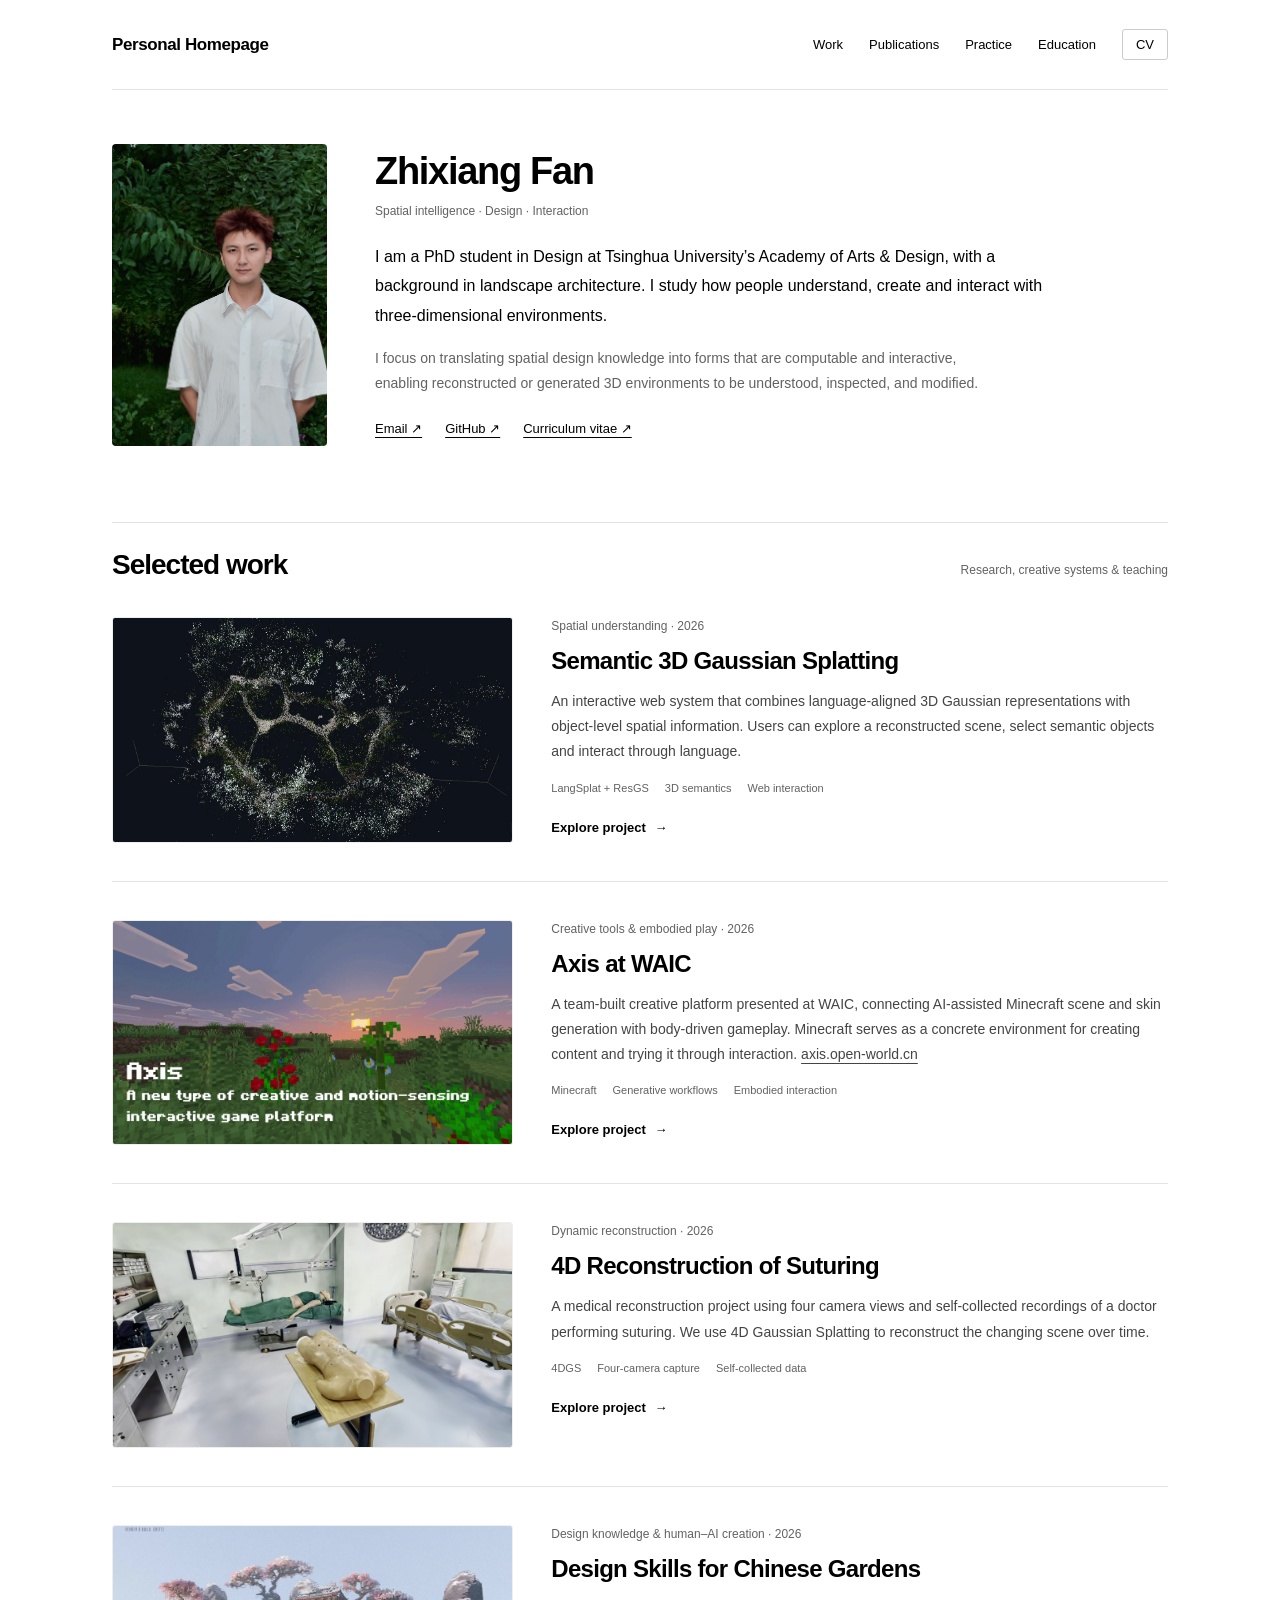
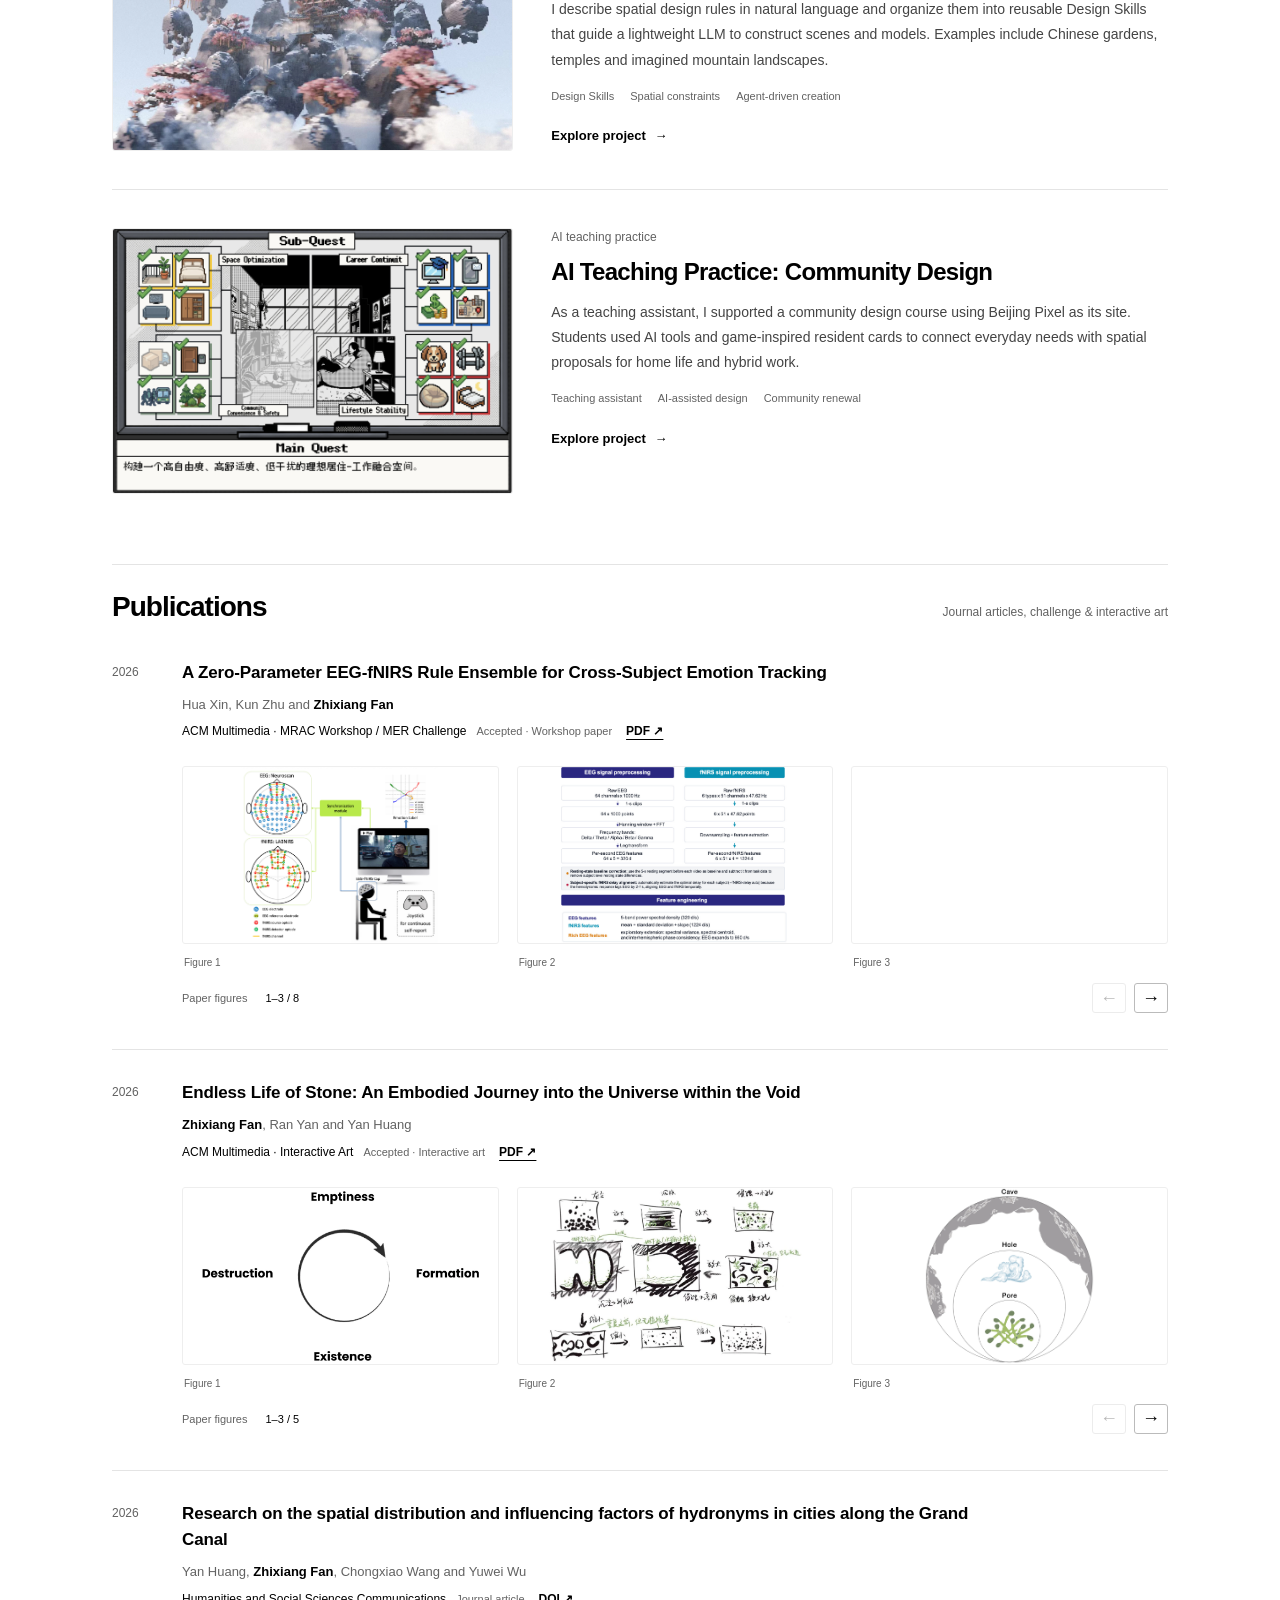
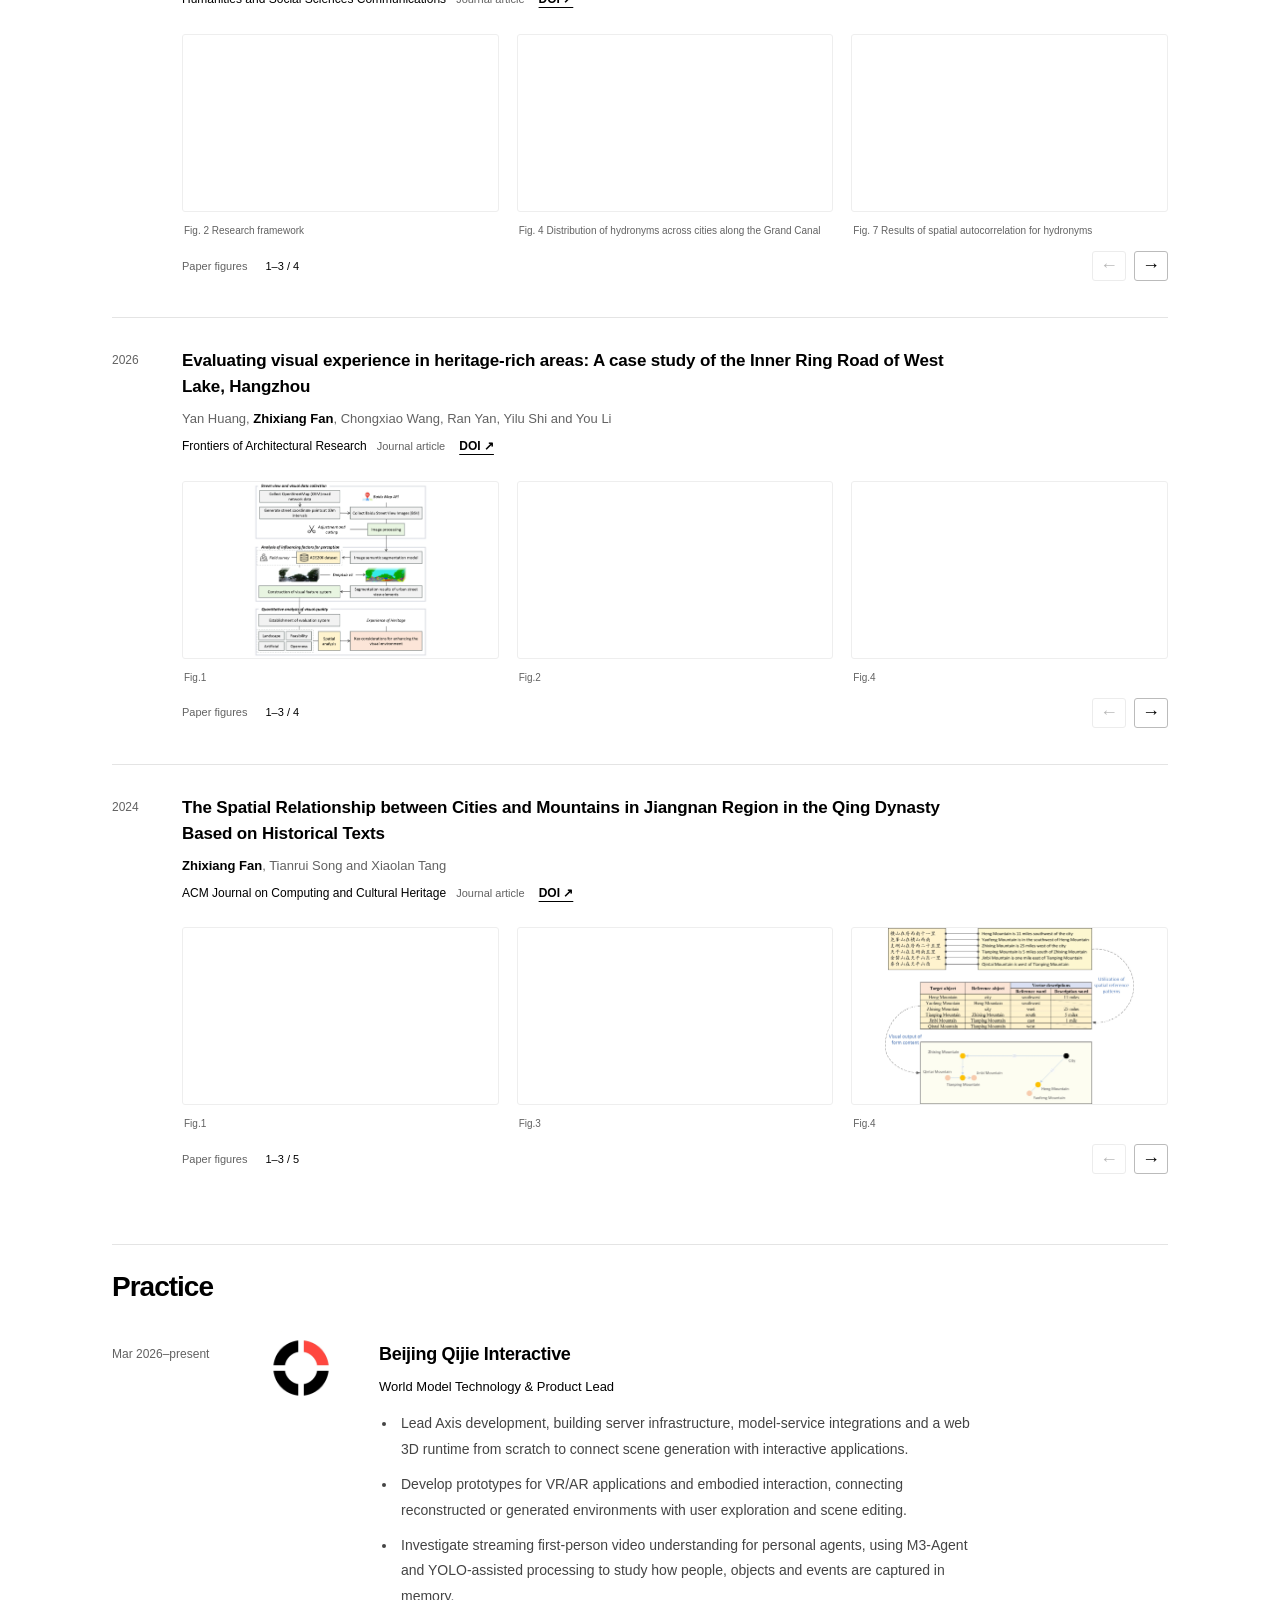
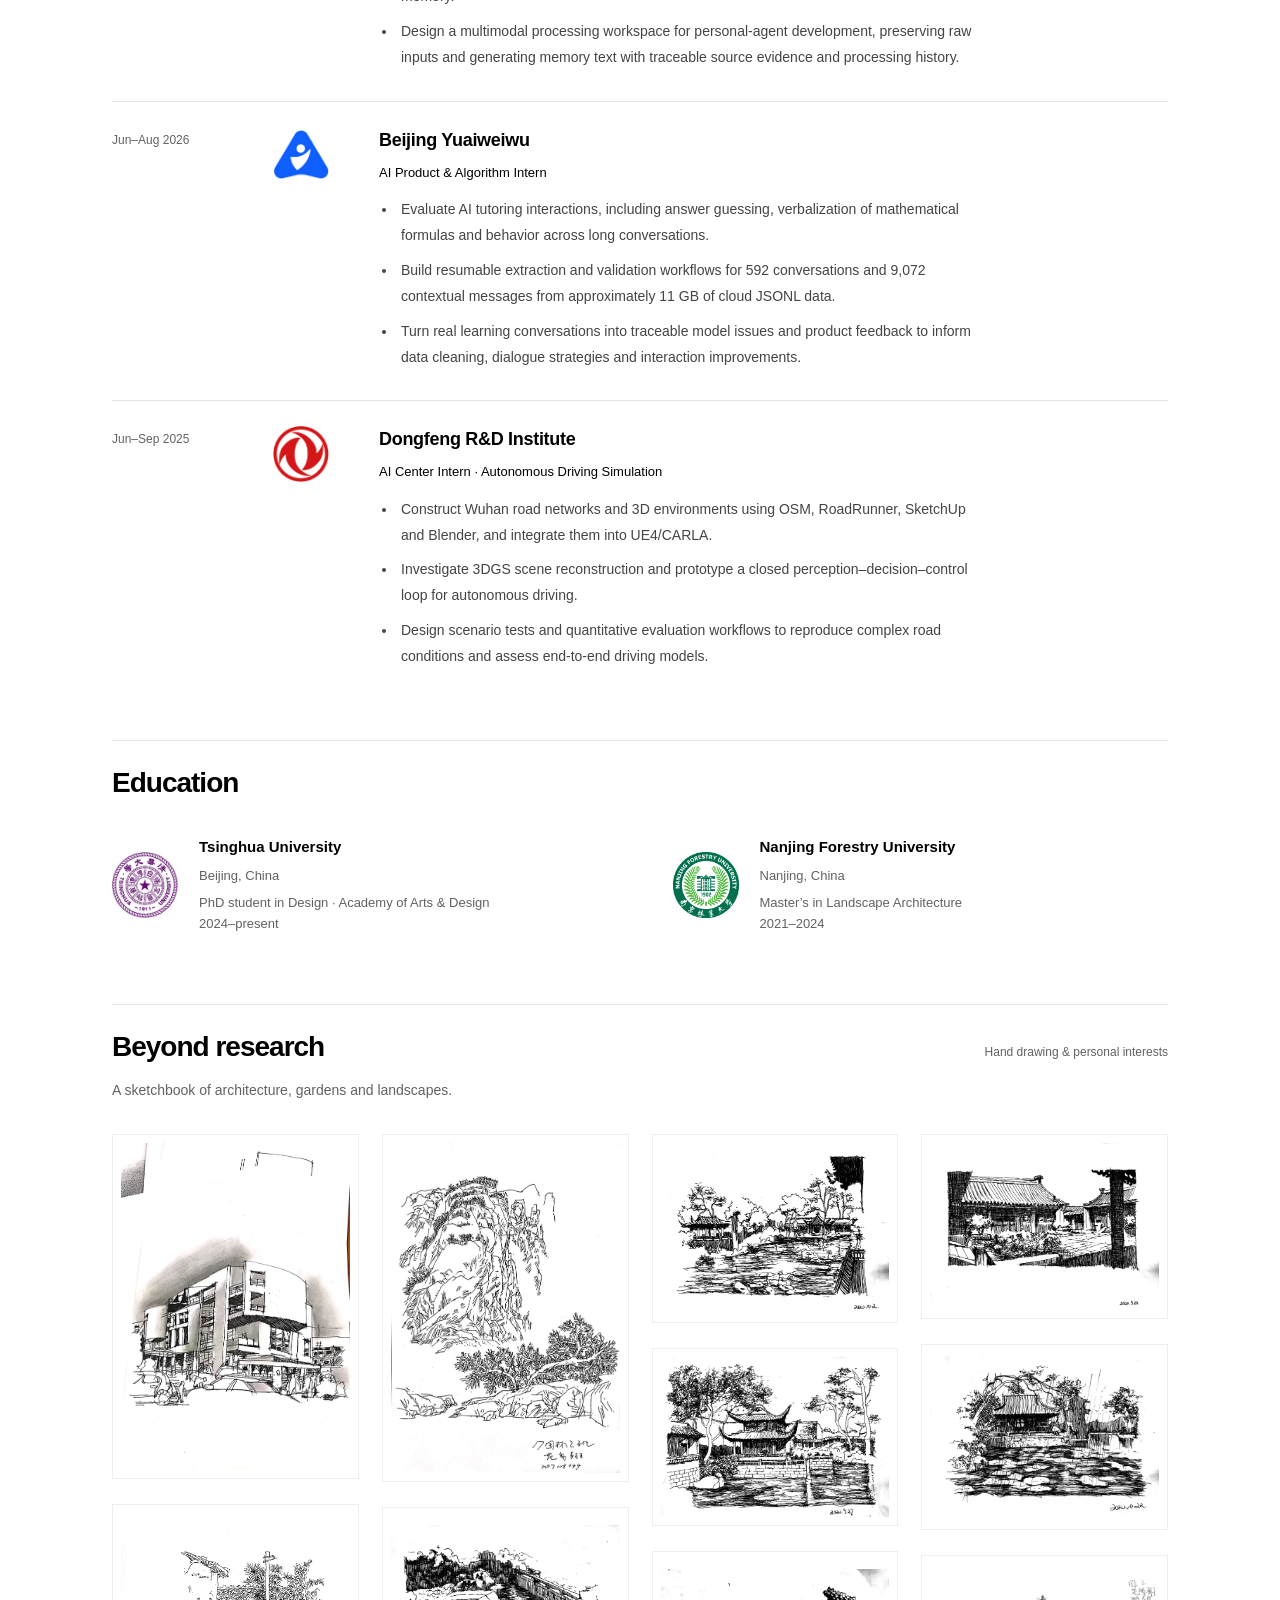
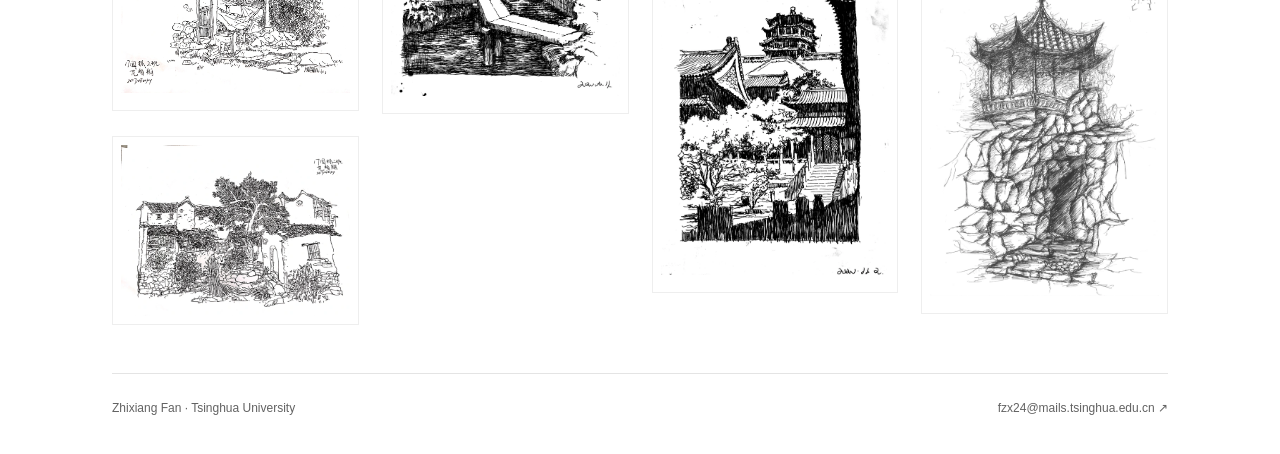
==== commit d6c1a9bf: "Feature AI teaching practice in selected work" ====
--- a/index.html
+++ b/index.html
@@ -6,7 +6,7 @@
 <body><a class="skip" href="#main">Skip to content</a><div class="wrap">
 <header class="header"><a class="wordmark" href="./">Personal Homepage</a>
 <nav aria-label="Main navigation"><a href="./#work">Work</a><a href="./#publications">Publications</a><a href="./#practice">Practice</a><a href="./#about">Education</a><a class="nav-cv" href="assets/zhixiang-fan-cv.pdf">CV</a></nav></header><main id="main"><section class="hero profile-hero" aria-labelledby="name"><img class="profile-photo" src="assets/profile/zhixiang-fan-original.jpg" alt="Portrait of Zhixiang Fan" width="1733" height="2428" fetchpriority="high"><div class="profile-text"><h1 id="name">Zhixiang Fan</h1><p class="eyebrow">Spatial intelligence · Design · Interaction</p><p class="intro">I am a PhD student in Design at Tsinghua University’s Academy of Arts &amp; Design, with a background in landscape architecture. I study how people understand, create and interact with three-dimensional environments.</p><p class="research-intro">I focus on translating spatial design knowledge into forms that are computable and interactive, enabling reconstructed or generated 3D environments to be understood, inspected, and modified.</p><div class="contact-links"><a href="mailto:fzx24@mails.tsinghua.edu.cn">Email ↗</a><a href="https://github.com/Char1ss">GitHub ↗</a><a href="assets/zhixiang-fan-cv.pdf">Curriculum vitae ↗</a></div></div></section>
-<section class="section" id="work" aria-labelledby="work-title"><div class="section-title"><h2 id="work-title">Selected work</h2><span>Research & creative systems</span></div><article class="project"><a class="project-visual" href="projects/semantic-3dgs/" tabindex="-1" aria-hidden="true"><img class="project-cover" src="assets/projects/semantic-3dgs/cover.webp" alt="Scene exploration and semantic selection" width="640" height="400" loading="lazy"></a><div><p class="project-category">Spatial understanding · 2026</p><h3><a href="projects/semantic-3dgs/">Semantic 3D Gaussian Splatting</a></h3><p class="project-summary">An interactive web system that combines language-aligned 3D Gaussian representations with object-level spatial information. Users can explore a reconstructed scene, select semantic objects and interact through language.</p><ul class="tags" aria-label="Topics"><li>LangSplat + ResGS</li><li>3D semantics</li><li>Web interaction</li></ul><a class="project-link" href="projects/semantic-3dgs/">Explore project <span aria-hidden="true">→</span><span class="sr-only"></span></a></div></article><article class="project"><a class="project-visual" href="projects/axis-waic/" tabindex="-1" aria-hidden="true"><img class="project-cover" src="assets/projects/axis-waic/cover.webp" alt="Scenes, character skins and body-driven play" width="640" height="400" loading="lazy"></a><div><p class="project-category">Creative tools &amp; embodied play · 2026</p><h3><a href="projects/axis-waic/">Axis at WAIC</a></h3><p class="project-summary">A team-built creative platform presented at WAIC, connecting AI-assisted Minecraft scene and skin generation with body-driven gameplay. Minecraft serves as a concrete environment for creating content and trying it through interaction. <a href="https://axis.open-world.cn">axis.open-world.cn</a></p><ul class="tags" aria-label="Topics"><li>Minecraft</li><li>Generative workflows</li><li>Embodied interaction</li></ul><a class="project-link" href="projects/axis-waic/">Explore project <span aria-hidden="true">→</span><span class="sr-only"></span></a></div></article><article class="project"><a class="project-visual" href="projects/surgical-4dgs/" tabindex="-1" aria-hidden="true"><img class="project-cover" src="assets/projects/surgical-4dgs/cover.webp" alt="Capture setup and reconstructed suturing sequence" width="640" height="400" loading="lazy"></a><div><p class="project-category">Dynamic reconstruction · 2026</p><h3><a href="projects/surgical-4dgs/">4D Reconstruction of Suturing</a></h3><p class="project-summary">A medical reconstruction project using four camera views and self-collected recordings of a doctor performing suturing. We use 4D Gaussian Splatting to reconstruct the changing scene over time.</p><ul class="tags" aria-label="Topics"><li>4DGS</li><li>Four-camera capture</li><li>Self-collected data</li></ul><a class="project-link" href="projects/surgical-4dgs/">Explore project <span aria-hidden="true">→</span><span class="sr-only"></span></a></div></article><article class="project"><a class="project-visual" href="projects/garden-skills/" tabindex="-1" aria-hidden="true"><img class="project-cover" src="assets/projects/garden-skills/cover-v2.webp" alt="Design principles, generated scenes and local revision" width="640" height="400" loading="lazy"></a><div><p class="project-category">Design knowledge &amp; human–AI creation · 2026</p><h3><a href="projects/garden-skills/">Design Skills for Chinese Gardens</a></h3><p class="project-summary">I describe spatial design rules in natural language and organize them into reusable Design Skills that guide a lightweight LLM to construct scenes and models. Examples include Chinese gardens, temples and imagined mountain landscapes.</p><ul class="tags" aria-label="Topics"><li>Design Skills</li><li>Spatial constraints</li><li>Agent-driven creation</li></ul><a class="project-link" href="projects/garden-skills/">Explore project <span aria-hidden="true">→</span><span class="sr-only"></span></a></div></article></section>
+<section class="section" id="work" aria-labelledby="work-title"><div class="section-title"><h2 id="work-title">Selected work</h2><span>Research, creative systems & teaching</span></div><article class="project"><a class="project-visual" href="projects/semantic-3dgs/" tabindex="-1" aria-hidden="true"><img class="project-cover" src="assets/projects/semantic-3dgs/cover.webp" alt="Scene exploration and semantic selection" width="640" height="400" loading="lazy"></a><div><p class="project-category">Spatial understanding · 2026</p><h3><a href="projects/semantic-3dgs/">Semantic 3D Gaussian Splatting</a></h3><p class="project-summary">An interactive web system that combines language-aligned 3D Gaussian representations with object-level spatial information. Users can explore a reconstructed scene, select semantic objects and interact through language.</p><ul class="tags" aria-label="Topics"><li>LangSplat + ResGS</li><li>3D semantics</li><li>Web interaction</li></ul><a class="project-link" href="projects/semantic-3dgs/">Explore project <span aria-hidden="true">→</span><span class="sr-only"></span></a></div></article><article class="project"><a class="project-visual" href="projects/axis-waic/" tabindex="-1" aria-hidden="true"><img class="project-cover" src="assets/projects/axis-waic/cover.webp" alt="Scenes, character skins and body-driven play" width="640" height="400" loading="lazy"></a><div><p class="project-category">Creative tools &amp; embodied play · 2026</p><h3><a href="projects/axis-waic/">Axis at WAIC</a></h3><p class="project-summary">A team-built creative platform presented at WAIC, connecting AI-assisted Minecraft scene and skin generation with body-driven gameplay. Minecraft serves as a concrete environment for creating content and trying it through interaction. <a href="https://axis.open-world.cn">axis.open-world.cn</a></p><ul class="tags" aria-label="Topics"><li>Minecraft</li><li>Generative workflows</li><li>Embodied interaction</li></ul><a class="project-link" href="projects/axis-waic/">Explore project <span aria-hidden="true">→</span><span class="sr-only"></span></a></div></article><article class="project"><a class="project-visual" href="projects/surgical-4dgs/" tabindex="-1" aria-hidden="true"><img class="project-cover" src="assets/projects/surgical-4dgs/cover.webp" alt="Capture setup and reconstructed suturing sequence" width="640" height="400" loading="lazy"></a><div><p class="project-category">Dynamic reconstruction · 2026</p><h3><a href="projects/surgical-4dgs/">4D Reconstruction of Suturing</a></h3><p class="project-summary">A medical reconstruction project using four camera views and self-collected recordings of a doctor performing suturing. We use 4D Gaussian Splatting to reconstruct the changing scene over time.</p><ul class="tags" aria-label="Topics"><li>4DGS</li><li>Four-camera capture</li><li>Self-collected data</li></ul><a class="project-link" href="projects/surgical-4dgs/">Explore project <span aria-hidden="true">→</span><span class="sr-only"></span></a></div></article><article class="project"><a class="project-visual" href="projects/garden-skills/" tabindex="-1" aria-hidden="true"><img class="project-cover" src="assets/projects/garden-skills/cover-v2.webp" alt="Design principles, generated scenes and local revision" width="640" height="400" loading="lazy"></a><div><p class="project-category">Design knowledge &amp; human–AI creation · 2026</p><h3><a href="projects/garden-skills/">Design Skills for Chinese Gardens</a></h3><p class="project-summary">I describe spatial design rules in natural language and organize them into reusable Design Skills that guide a lightweight LLM to construct scenes and models. Examples include Chinese gardens, temples and imagined mountain landscapes.</p><ul class="tags" aria-label="Topics"><li>Design Skills</li><li>Spatial constraints</li><li>Agent-driven creation</li></ul><a class="project-link" href="projects/garden-skills/">Explore project <span aria-hidden="true">→</span><span class="sr-only"></span></a></div></article><article class="project"><a class="project-visual" href="projects/ai-teaching-practice/" tabindex="-1" aria-hidden="true"><img class="project-cover" src="assets/projects/ai-teaching-practice/cover.png" alt="Beijing Pixel · home life and hybrid work · AI-assisted community design" width="640" height="400" loading="lazy"></a><div><p class="project-category">AI teaching practice</p><h3><a href="projects/ai-teaching-practice/">AI Teaching Practice: Community Design</a></h3><p class="project-summary">As a teaching assistant, I supported a community design course using Beijing Pixel as its site. Students used AI tools and game-inspired resident cards to connect everyday needs with spatial proposals for home life and hybrid work.</p><ul class="tags" aria-label="Topics"><li>Teaching assistant</li><li>AI-assisted design</li><li>Community renewal</li></ul><a class="project-link" href="projects/ai-teaching-practice/">Explore project <span aria-hidden="true">→</span><span class="sr-only"></span></a></div></article></section>
 <section class="section" id="publications" aria-labelledby="pub-title"><div class="section-title"><h2 id="pub-title">Publications</h2><span>Journal articles, challenge & interactive art</span></div><ol class="pub-list"><li class="publication"><span class="pub-year">2026</span><div><h3 class="pub-title">A Zero-Parameter EEG-fNIRS Rule Ensemble for Cross-Subject Emotion Tracking</h3><p class="pub-authors">Hua Xin, Kun Zhu and <strong>Zhixiang Fan</strong></p><p class="pub-venue">ACM Multimedia · MRAC Workshop / MER Challenge<span class="pub-status">Accepted · Workshop paper</span><a class="pub-link" href="assets/publications/emotion-tracking/paper.pdf" aria-label="Read PDF: A Zero-Parameter EEG-fNIRS Rule Ensemble for Cross-Subject Emotion Tracking">PDF ↗</a></p><section class="carousel compact" aria-label="A Zero-Parameter EEG-fNIRS Rule Ensemble for Cross-Subject Emotion Tracking figures"><div class="carousel-track" tabindex="0" aria-label="A Zero-Parameter EEG-fNIRS Rule Ensemble for Cross-Subject Emotion Tracking figures; use left and right arrow keys"><figure class="slide" role="group" aria-label="1 of 8"><a class="image-expand" href="assets/publications/emotion-tracking/eeg-figure-1.png" aria-haspopup="dialog" aria-label="Open full image: Figure 1"><img src="assets/publications/emotion-tracking/eeg-figure-1.png" alt="EEG-fNIRS emotion tracking — Figure 1" loading="lazy" decoding="async"></a><figcaption>Figure 1</figcaption></figure><figure class="slide" role="group" aria-label="2 of 8"><a class="image-expand" href="assets/publications/emotion-tracking/eeg-figure-2.jpg" aria-haspopup="dialog" aria-label="Open full image: Figure 2"><img src="assets/publications/emotion-tracking/eeg-figure-2.jpg" alt="EEG-fNIRS emotion tracking — Figure 2" loading="lazy" decoding="async"></a><figcaption>Figure 2</figcaption></figure><figure class="slide" role="group" aria-label="3 of 8"><a class="image-expand" href="assets/publications/emotion-tracking/eeg-figure-3.jpg" aria-haspopup="dialog" aria-label="Open full image: Figure 3"><img src="assets/publications/emotion-tracking/eeg-figure-3.jpg" alt="EEG-fNIRS emotion tracking — Figure 3" loading="lazy" decoding="async"></a><figcaption>Figure 3</figcaption></figure><figure class="slide" role="group" aria-label="4 of 8"><a class="image-expand" href="assets/publications/emotion-tracking/eeg-figure-6.jpg" aria-haspopup="dialog" aria-label="Open full image: Figure 6"><img src="assets/publications/emotion-tracking/eeg-figure-6.jpg" alt="EEG-fNIRS emotion tracking — Figure 6" loading="lazy" decoding="async"></a><figcaption>Figure 6</figcaption></figure><figure class="slide" role="group" aria-label="5 of 8"><a class="image-expand" href="assets/publications/emotion-tracking/figure-original-1.png" aria-haspopup="dialog" aria-label="Open full image: Figure 1"><img src="assets/publications/emotion-tracking/figure-original-1.png" alt="A Zero-Parameter EEG-fNIRS Rule Ensemble for Cross-Subject Emotion Tracking — Figure 1" loading="lazy" decoding="async"></a><figcaption>Figure 1</figcaption></figure><figure class="slide" role="group" aria-label="6 of 8"><a class="image-expand" href="assets/publications/emotion-tracking/figure-original-2.png" aria-haspopup="dialog" aria-label="Open full image: Figure 2"><img src="assets/publications/emotion-tracking/figure-original-2.png" alt="A Zero-Parameter EEG-fNIRS Rule Ensemble for Cross-Subject Emotion Tracking — Figure 2" loading="lazy" decoding="async"></a><figcaption>Figure 2</figcaption></figure><figure class="slide" role="group" aria-label="7 of 8"><a class="image-expand" href="assets/publications/emotion-tracking/figure-original-3.png" aria-haspopup="dialog" aria-label="Open full image: Figure 3"><img src="assets/publications/emotion-tracking/figure-original-3.png" alt="A Zero-Parameter EEG-fNIRS Rule Ensemble for Cross-Subject Emotion Tracking — Figure 3" loading="lazy" decoding="async"></a><figcaption>Figure 3</figcaption></figure><figure class="slide" role="group" aria-label="8 of 8"><a class="image-expand" href="assets/publications/emotion-tracking/figure-original-4.png" aria-haspopup="dialog" aria-label="Open full image: Figure 4"><img src="assets/publications/emotion-tracking/figure-original-4.png" alt="A Zero-Parameter EEG-fNIRS Rule Ensemble for Cross-Subject Emotion Tracking — Figure 4" loading="lazy" decoding="async"></a><figcaption>Figure 4</figcaption></figure></div><div class="carousel-bar"><span class="gallery-hint">Paper figures <span class="gallery-count" aria-live="polite">1 / 8</span></span><div class="carousel-buttons"><button type="button" class="prev" aria-label="Previous slide" disabled>←</button><button type="button" class="next" aria-label="Next slide">→</button></div></div></section></div></li><li class="publication"><span class="pub-year">2026</span><div><h3 class="pub-title">Endless Life of Stone: An Embodied Journey into the Universe within the Void</h3><p class="pub-authors"><strong>Zhixiang Fan</strong>, Ran Yan and Yan Huang</p><p class="pub-venue">ACM Multimedia · Interactive Art<span class="pub-status">Accepted · Interactive art</span><a class="pub-link" href="assets/publications/stone/paper.pdf" aria-label="Read PDF: Endless Life of Stone: An Embodied Journey into the Universe within the Void">PDF ↗</a></p><section class="carousel compact" aria-label="Endless Life of Stone: An Embodied Journey into the Universe within the Void figures"><div class="carousel-track" tabindex="0" aria-label="Endless Life of Stone: An Embodied Journey into the Universe within the Void figures; use left and right arrow keys"><figure class="slide" role="group" aria-label="1 of 5"><a class="image-expand" href="assets/publications/stone/figure-01.webp" aria-haspopup="dialog" aria-label="Open full image: Figure 1"><img src="assets/publications/stone/figure-01.webp" alt="Endless Life of Stone: An Embodied Journey into the Universe within the Void — Figure 1" loading="lazy" decoding="async"></a><figcaption>Figure 1</figcaption></figure><figure class="slide" role="group" aria-label="2 of 5"><a class="image-expand" href="assets/publications/stone/figure-03.webp" aria-haspopup="dialog" aria-label="Open full image: Figure 2"><img src="assets/publications/stone/figure-03.webp" alt="Endless Life of Stone: An Embodied Journey into the Universe within the Void — Figure 2" loading="lazy" decoding="async"></a><figcaption>Figure 2</figcaption></figure><figure class="slide" role="group" aria-label="3 of 5"><a class="image-expand" href="assets/publications/stone/figure-04.webp" aria-haspopup="dialog" aria-label="Open full image: Figure 3"><img src="assets/publications/stone/figure-04.webp" alt="Endless Life of Stone: An Embodied Journey into the Universe within the Void — Figure 3" loading="lazy" decoding="async"></a><figcaption>Figure 3</figcaption></figure><figure class="slide" role="group" aria-label="4 of 5"><a class="image-expand" href="assets/publications/stone/figure-05.webp" aria-haspopup="dialog" aria-label="Open full image: Figure 4"><img src="assets/publications/stone/figure-05.webp" alt="Endless Life of Stone: An Embodied Journey into the Universe within the Void — Figure 4" loading="lazy" decoding="async"></a><figcaption>Figure 4</figcaption></figure><figure class="slide" role="group" aria-label="5 of 5"><a class="image-expand" href="assets/publications/stone/figure-06.webp" aria-haspopup="dialog" aria-label="Open full image: Figure 5"><img src="assets/publications/stone/figure-06.webp" alt="Endless Life of Stone: An Embodied Journey into the Universe within the Void — Figure 5" loading="lazy" decoding="async"></a><figcaption>Figure 5</figcaption></figure></div><div class="carousel-bar"><span class="gallery-hint">Paper figures <span class="gallery-count" aria-live="polite">1 / 5</span></span><div class="carousel-buttons"><button type="button" class="prev" aria-label="Previous slide" disabled>←</button><button type="button" class="next" aria-label="Next slide">→</button></div></div></section></div></li><li class="publication"><span class="pub-year">2026</span><div><h3 class="pub-title"><a href="https://doi.org/10.1057/s41599-026-07165-4">Research on the spatial distribution and influencing factors of hydronyms in cities along the Grand Canal</a></h3><p class="pub-authors">Yan Huang, <strong>Zhixiang Fan</strong>, Chongxiao Wang and Yuwei Wu</p><p class="pub-venue">Humanities and Social Sciences Communications<span class="pub-status">Journal article</span><a class="pub-link" href="https://doi.org/10.1057/s41599-026-07165-4" aria-label="DOI for Research on the spatial distribution and influencing factors of hydronyms in cities along the Grand Canal">DOI ↗</a></p><section class="carousel compact" aria-label="Research on the spatial distribution and influencing factors of hydronyms in cities along the Grand Canal figures"><div class="carousel-track" tabindex="0" aria-label="Research on the spatial distribution and influencing factors of hydronyms in cities along the Grand Canal figures; use left and right arrow keys"><figure class="slide" role="group" aria-label="1 of 4"><a class="image-expand" href="assets/publications/hydronyms/figure-01.webp" aria-haspopup="dialog" aria-label="Open full image: Fig. 2 Research framework"><img src="assets/publications/hydronyms/figure-01.webp" alt="Research on the spatial distribution and influencing factors of hydronyms in cities along the Grand Canal — Fig. 2 Research framework" loading="lazy" decoding="async"></a><figcaption>Fig. 2 Research framework</figcaption></figure><figure class="slide" role="group" aria-label="2 of 4"><a class="image-expand" href="assets/publications/hydronyms/figure-02.webp" aria-haspopup="dialog" aria-label="Open full image: Fig. 4 Distribution of hydronyms across cities along the Grand Canal"><img src="assets/publications/hydronyms/figure-02.webp" alt="Research on the spatial distribution and influencing factors of hydronyms in cities along the Grand Canal — Fig. 4 Distribution of hydronyms across cities along the Grand Canal" loading="lazy" decoding="async"></a><figcaption>Fig. 4 Distribution of hydronyms across cities along the Grand Canal</figcaption></figure><figure class="slide" role="group" aria-label="3 of 4"><a class="image-expand" href="assets/publications/hydronyms/figure-03.webp" aria-haspopup="dialog" aria-label="Open full image: Fig. 7 Results of spatial autocorrelation for hydronyms"><img src="assets/publications/hydronyms/figure-03.webp" alt="Research on the spatial distribution and influencing factors of hydronyms in cities along the Grand Canal — Fig. 7 Results of spatial autocorrelation for hydronyms" loading="lazy" decoding="async"></a><figcaption>Fig. 7 Results of spatial autocorrelation for hydronyms</figcaption></figure><figure class="slide" role="group" aria-label="4 of 4"><a class="image-expand" href="assets/publications/hydronyms/figure-04.webp" aria-haspopup="dialog" aria-label="Open full image: Fig. 8 Spatial distribution of natural geographical factors"><img src="assets/publications/hydronyms/figure-04.webp" alt="Research on the spatial distribution and influencing factors of hydronyms in cities along the Grand Canal — Fig. 8 Spatial distribution of natural geographical factors" loading="lazy" decoding="async"></a><figcaption>Fig. 8 Spatial distribution of natural geographical factors</figcaption></figure></div><div class="carousel-bar"><span class="gallery-hint">Paper figures <span class="gallery-count" aria-live="polite">1 / 4</span></span><div class="carousel-buttons"><button type="button" class="prev" aria-label="Previous slide" disabled>←</button><button type="button" class="next" aria-label="Next slide">→</button></div></div></section></div></li><li class="publication"><span class="pub-year">2026</span><div><h3 class="pub-title"><a href="https://doi.org/10.1016/j.foar.2025.06.011">Evaluating visual experience in heritage-rich areas: A case study of the Inner Ring Road of West Lake, Hangzhou</a></h3><p class="pub-authors">Yan Huang, <strong>Zhixiang Fan</strong>, Chongxiao Wang, Ran Yan, Yilu Shi and You Li</p><p class="pub-venue">Frontiers of Architectural Research<span class="pub-status">Journal article</span><a class="pub-link" href="https://doi.org/10.1016/j.foar.2025.06.011" aria-label="DOI for Evaluating visual experience in heritage-rich areas: A case study of the Inner Ring Road of West Lake, Hangzhou">DOI ↗</a></p><section class="carousel compact" aria-label="Evaluating visual experience in heritage-rich areas: A case study of the Inner Ring Road of West Lake, Hangzhou figures"><div class="carousel-track" tabindex="0" aria-label="Evaluating visual experience in heritage-rich areas: A case study of the Inner Ring Road of West Lake, Hangzhou figures; use left and right arrow keys"><figure class="slide" role="group" aria-label="1 of 4"><a class="image-expand" href="assets/publications/visual-experience/figure-00.webp" aria-haspopup="dialog" aria-label="Open full image: Fig.1"><img src="assets/publications/visual-experience/figure-00.webp" alt="Evaluating visual experience in heritage-rich areas: A case study of the Inner Ring Road of West Lake, Hangzhou — Fig.1" loading="lazy" decoding="async"></a><figcaption>Fig.1</figcaption></figure><figure class="slide" role="group" aria-label="2 of 4"><a class="image-expand" href="assets/publications/visual-experience/figure-02.webp" aria-haspopup="dialog" aria-label="Open full image: Fig.2"><img src="assets/publications/visual-experience/figure-02.webp" alt="Evaluating visual experience in heritage-rich areas: A case study of the Inner Ring Road of West Lake, Hangzhou — Fig.2" loading="lazy" decoding="async"></a><figcaption>Fig.2</figcaption></figure><figure class="slide" role="group" aria-label="3 of 4"><a class="image-expand" href="assets/publications/visual-experience/figure-03.webp" aria-haspopup="dialog" aria-label="Open full image: Fig.4"><img src="assets/publications/visual-experience/figure-03.webp" alt="Evaluating visual experience in heritage-rich areas: A case study of the Inner Ring Road of West Lake, Hangzhou — Fig.4" loading="lazy" decoding="async"></a><figcaption>Fig.4</figcaption></figure><figure class="slide" role="group" aria-label="4 of 4"><a class="image-expand" href="assets/publications/visual-experience/figure-01.webp" aria-haspopup="dialog" aria-label="Open full image: Fig.16"><img src="assets/publications/visual-experience/figure-01.webp" alt="Evaluating visual experience in heritage-rich areas: A case study of the Inner Ring Road of West Lake, Hangzhou — Fig.16" loading="lazy" decoding="async"></a><figcaption>Fig.16</figcaption></figure></div><div class="carousel-bar"><span class="gallery-hint">Paper figures <span class="gallery-count" aria-live="polite">1 / 4</span></span><div class="carousel-buttons"><button type="button" class="prev" aria-label="Previous slide" disabled>←</button><button type="button" class="next" aria-label="Next slide">→</button></div></div></section></div></li><li class="publication"><span class="pub-year">2024</span><div><h3 class="pub-title"><a href="https://doi.org/10.1145/3648002">The Spatial Relationship between Cities and Mountains in Jiangnan Region in the Qing Dynasty Based on Historical Texts</a></h3><p class="pub-authors"><strong>Zhixiang Fan</strong>, Tianrui Song and Xiaolan Tang</p><p class="pub-venue">ACM Journal on Computing and Cultural Heritage<span class="pub-status">Journal article</span><a class="pub-link" href="https://doi.org/10.1145/3648002" aria-label="DOI for The Spatial Relationship between Cities and Mountains in Jiangnan Region in the Qing Dynasty Based on Historical Texts">DOI ↗</a></p><section class="carousel compact" aria-label="The Spatial Relationship between Cities and Mountains in Jiangnan Region in the Qing Dynasty Based on Historical Texts figures"><div class="carousel-track" tabindex="0" aria-label="The Spatial Relationship between Cities and Mountains in Jiangnan Region in the Qing Dynasty Based on Historical Texts figures; use left and right arrow keys"><figure class="slide" role="group" aria-label="1 of 5"><a class="image-expand" href="assets/publications/cities-mountains/figure-01.webp" aria-haspopup="dialog" aria-label="Open full image: Fig.1"><img src="assets/publications/cities-mountains/figure-01.webp" alt="The Spatial Relationship between Cities and Mountains in Jiangnan Region in the Qing Dynasty Based on Historical Texts — Fig.1" loading="lazy" decoding="async"></a><figcaption>Fig.1</figcaption></figure><figure class="slide" role="group" aria-label="2 of 5"><a class="image-expand" href="assets/publications/cities-mountains/figure-02.webp" aria-haspopup="dialog" aria-label="Open full image: Fig.3"><img src="assets/publications/cities-mountains/figure-02.webp" alt="The Spatial Relationship between Cities and Mountains in Jiangnan Region in the Qing Dynasty Based on Historical Texts — Fig.3" loading="lazy" decoding="async"></a><figcaption>Fig.3</figcaption></figure><figure class="slide" role="group" aria-label="3 of 5"><a class="image-expand" href="assets/publications/cities-mountains/figure-03.webp" aria-haspopup="dialog" aria-label="Open full image: Fig.4"><img src="assets/publications/cities-mountains/figure-03.webp" alt="The Spatial Relationship between Cities and Mountains in Jiangnan Region in the Qing Dynasty Based on Historical Texts — Fig.4" loading="lazy" decoding="async"></a><figcaption>Fig.4</figcaption></figure><figure class="slide" role="group" aria-label="4 of 5"><a class="image-expand" href="assets/publications/cities-mountains/figure-04.webp" aria-haspopup="dialog" aria-label="Open full image: Fig.6"><img src="assets/publications/cities-mountains/figure-04.webp" alt="The Spatial Relationship between Cities and Mountains in Jiangnan Region in the Qing Dynasty Based on Historical Texts — Fig.6" loading="lazy" decoding="async"></a><figcaption>Fig.6</figcaption></figure><figure class="slide" role="group" aria-label="5 of 5"><a class="image-expand" href="assets/publications/cities-mountains/figure-05.webp" aria-haspopup="dialog" aria-label="Open full image: Fig.8"><img src="assets/publications/cities-mountains/figure-05.webp" alt="The Spatial Relationship between Cities and Mountains in Jiangnan Region in the Qing Dynasty Based on Historical Texts — Fig.8" loading="lazy" decoding="async"></a><figcaption>Fig.8</figcaption></figure></div><div class="carousel-bar"><span class="gallery-hint">Paper figures <span class="gallery-count" aria-live="polite">1 / 5</span></span><div class="carousel-buttons"><button type="button" class="prev" aria-label="Previous slide" disabled>←</button><button type="button" class="next" aria-label="Next slide">→</button></div></div></section></div></li></ol></section>
 <section class="section" id="practice" aria-labelledby="practice-title"><div class="section-title"><h2 id="practice-title">Practice</h2></div><article class="experience"><span>Mar 2026–present</span><div class="experience-body"><div class="experience-heading"><span class="practice-logo"><img src="assets/practice/qijie.jpg" alt="" width="56" height="56" loading="lazy" decoding="async"></span><div><h3>Beijing Qijie Interactive</h3><p class="role">World Model Technology &amp; Product Lead</p></div></div><ul class="practice-tasks"><li>Lead Axis development, building server infrastructure, model-service integrations and a web 3D runtime from scratch to connect scene generation with interactive applications.</li><li>Develop prototypes for VR/AR applications and embodied interaction, connecting reconstructed or generated environments with user exploration and scene editing.</li><li>Investigate streaming first-person video understanding for personal agents, using M3-Agent and YOLO-assisted processing to study how people, objects and events are captured in memory.</li><li>Design a multimodal processing workspace for personal-agent development, preserving raw inputs and generating memory text with traceable source evidence and processing history.</li></ul></div></article><article class="experience"><span>Jun–Aug 2026</span><div class="experience-body"><div class="experience-heading"><span class="practice-logo"><img src="assets/practice/yuaiweiwu.png" alt="" width="56" height="56" loading="lazy" decoding="async"></span><div><h3>Beijing Yuaiweiwu</h3><p class="role">AI Product &amp; Algorithm Intern</p></div></div><ul class="practice-tasks"><li>Evaluate AI tutoring interactions, including answer guessing, verbalization of mathematical formulas and behavior across long conversations.</li><li>Build resumable extraction and validation workflows for 592 conversations and 9,072 contextual messages from approximately 11 GB of cloud JSONL data.</li><li>Turn real learning conversations into traceable model issues and product feedback to inform data cleaning, dialogue strategies and interaction improvements.</li></ul></div></article><article class="experience"><span>Jun–Sep 2025</span><div class="experience-body"><div class="experience-heading"><span class="practice-logo"><img src="assets/practice/dongfeng.png" alt="" width="56" height="56" loading="lazy" decoding="async"></span><div><h3>Dongfeng R&amp;D Institute</h3><p class="role">AI Center Intern · Autonomous Driving Simulation</p></div></div><ul class="practice-tasks"><li>Construct Wuhan road networks and 3D environments using OSM, RoadRunner, SketchUp and Blender, and integrate them into UE4/CARLA.</li><li>Investigate 3DGS scene reconstruction and prototype a closed perception–decision–control loop for autonomous driving.</li><li>Design scenario tests and quantitative evaluation workflows to reproduce complex road conditions and assess end-to-end driving models.</li></ul></div></article></section>
 <section class="section" id="about" aria-labelledby="about-title"><div class="section-title"><h2 id="about-title">Education</h2></div><div class="about-grid"><div class="education-entry"><img class="school-emblem" src="assets/education/tsinghua.png" alt="Tsinghua University emblem" width="72" height="72" loading="lazy"><p class="education-item"><strong>Tsinghua University</strong><span>Beijing, China</span><span>PhD student in Design · Academy of Arts & Design<br>2024–present</span></p></div><div class="education-entry"><img class="school-emblem" src="assets/education/nanjing-forestry.jpeg" alt="Nanjing Forestry University emblem" width="72" height="72" loading="lazy"><p class="education-item"><strong>Nanjing Forestry University</strong><span>Nanjing, China</span><span>Master’s in Landscape Architecture<br>2021–2024</span></p></div></div></section><section class="section interests" id="interests" aria-labelledby="interests-title"><div class="section-title"><h2 id="interests-title">Beyond research</h2><span>Hand drawing & personal interests</span></div><p class="interests-intro">A sketchbook of architecture, gardens and landscapes.</p><div class="sketch-wall"><a class="sketch" href="assets/interests/sketch-01.webp" aria-haspopup="dialog" aria-label="View drawing: Modern architecture study"><img src="assets/interests/sketch-01-thumb.webp" alt="Modern architecture study" width="1792" height="2560" loading="lazy" decoding="async"></a><a class="sketch" href="assets/interests/sketch-02.webp" aria-haspopup="dialog" aria-label="View drawing: Garden architecture study"><img src="assets/interests/sketch-02-thumb.webp" alt="Garden architecture study" width="2556" height="1915" loading="lazy" decoding="async"></a><a class="sketch" href="assets/interests/sketch-03.webp" aria-haspopup="dialog" aria-label="View drawing: Village and landscape study"><img src="assets/interests/sketch-03-thumb.webp" alt="Village and landscape study" width="2528" height="1888" loading="lazy" decoding="async"></a><a class="sketch" href="assets/interests/sketch-04.webp" aria-haspopup="dialog" aria-label="View drawing: Mountain and rock study"><img src="assets/interests/sketch-04-thumb.webp" alt="Mountain and rock study" width="1664" height="2400" loading="lazy" decoding="async"></a><a class="sketch" href="assets/interests/sketch-05.webp" aria-haspopup="dialog" aria-label="View drawing: Bridge and waterside study"><img src="assets/interests/sketch-05-thumb.webp" alt="Bridge and waterside study" width="2556" height="1915" loading="lazy" decoding="async"></a><a class="sketch" href="assets/interests/sketch-06.webp" aria-haspopup="dialog" aria-label="View drawing: Waterside garden study"><img src="assets/interests/sketch-06-thumb.webp" alt="Waterside garden study" width="2556" height="1909" loading="lazy" decoding="async"></a><a class="sketch" href="assets/interests/sketch-07.webp" aria-haspopup="dialog" aria-label="View drawing: Pavilion and courtyard study"><img src="assets/interests/sketch-07-thumb.webp" alt="Pavilion and courtyard study" width="2556" height="1798" loading="lazy" decoding="async"></a><a class="sketch" href="assets/interests/sketch-08.webp" aria-haspopup="dialog" aria-label="View drawing: Architecture and planting study"><img src="assets/interests/sketch-08-thumb.webp" alt="Architecture and planting study" width="1915" height="2556" loading="lazy" decoding="async"></a><a class="sketch" href="assets/interests/sketch-09.webp" aria-haspopup="dialog" aria-label="View drawing: Courtyard study"><img src="assets/interests/sketch-09-thumb.webp" alt="Courtyard study" width="2554" height="1865" loading="lazy" decoding="async"></a><a class="sketch" href="assets/interests/sketch-10.webp" aria-haspopup="dialog" aria-label="View drawing: Terrace and architecture study"><img src="assets/interests/sketch-10-thumb.webp" alt="Terrace and architecture study" width="2556" height="1870" loading="lazy" decoding="async"></a><a class="sketch" href="assets/interests/sketch-11.webp" aria-haspopup="dialog" aria-label="View drawing: Pavilion and rockery study"><img src="assets/interests/sketch-11-thumb.webp" alt="Pavilion and rockery study" width="2480" height="3507" loading="lazy" decoding="async"></a></div></section></main><footer class="footer"><span>Zhixiang Fan · Tsinghua University</span><a href="mailto:fzx24@mails.tsinghua.edu.cn">fzx24@mails.tsinghua.edu.cn ↗</a></footer></div></body></html>
--- a/styles.css
+++ b/styles.css
@@ -19,3 +19,6 @@
 
 /* Fill work thumbnails while preserving the full AXIS cover text. */
 .project-visual .project-cover{aspect-ratio:16/9;object-fit:cover}
+
+/* Preserve the teaching task card and its text edge to edge. */
+.project-visual[href="projects/ai-teaching-practice/"] .project-cover{aspect-ratio:904/600}
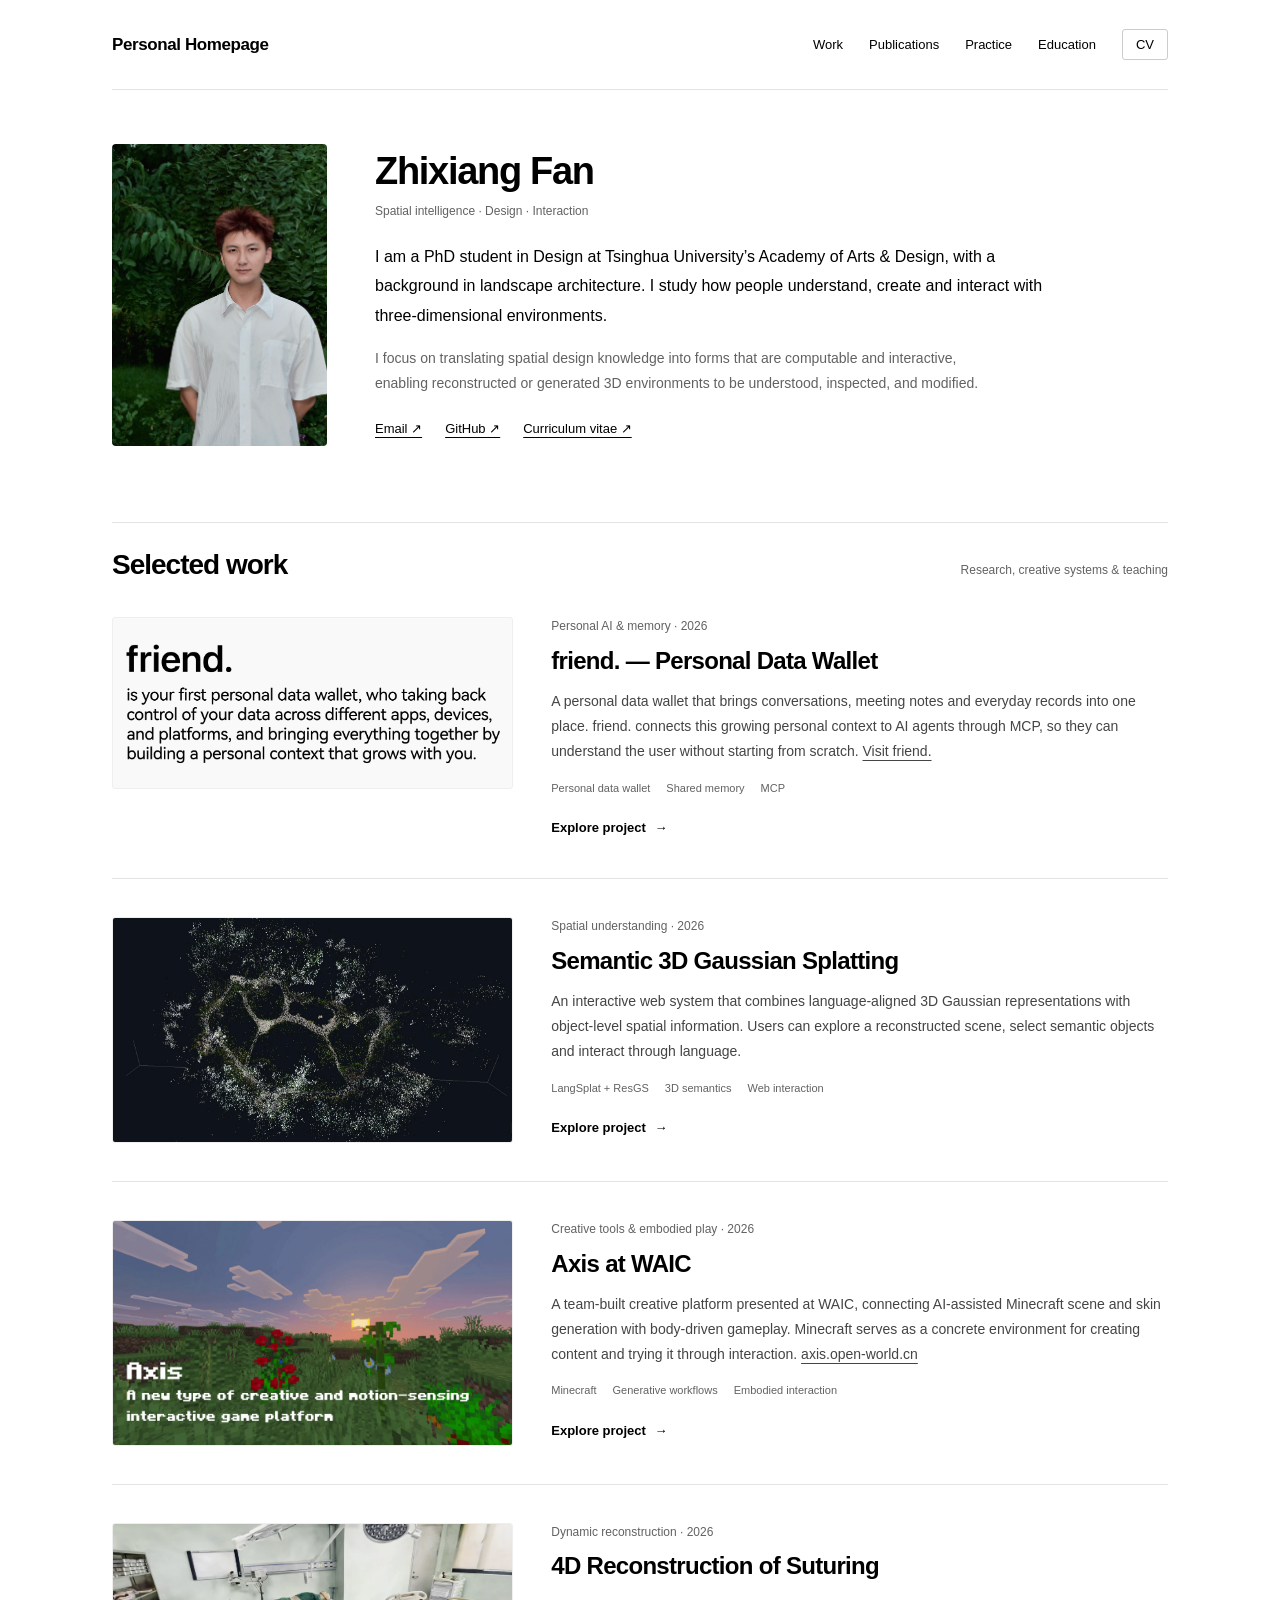
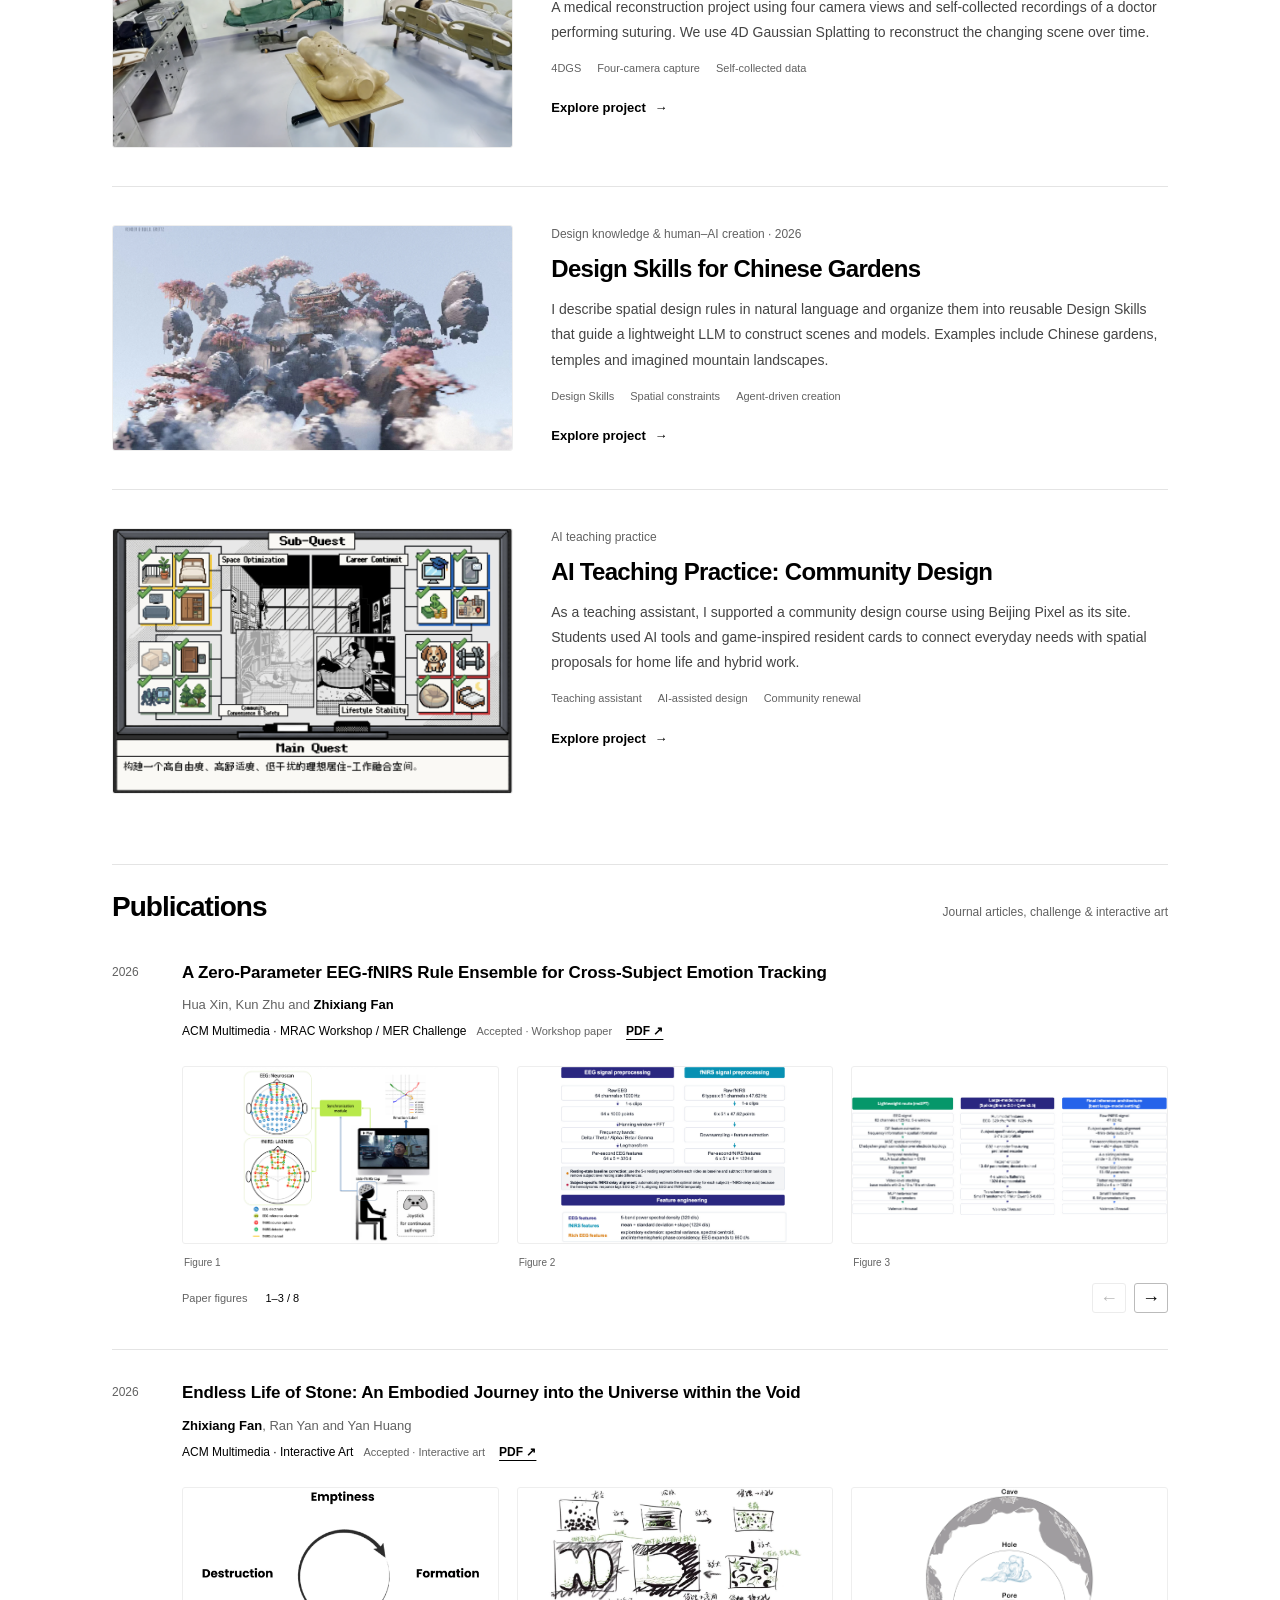
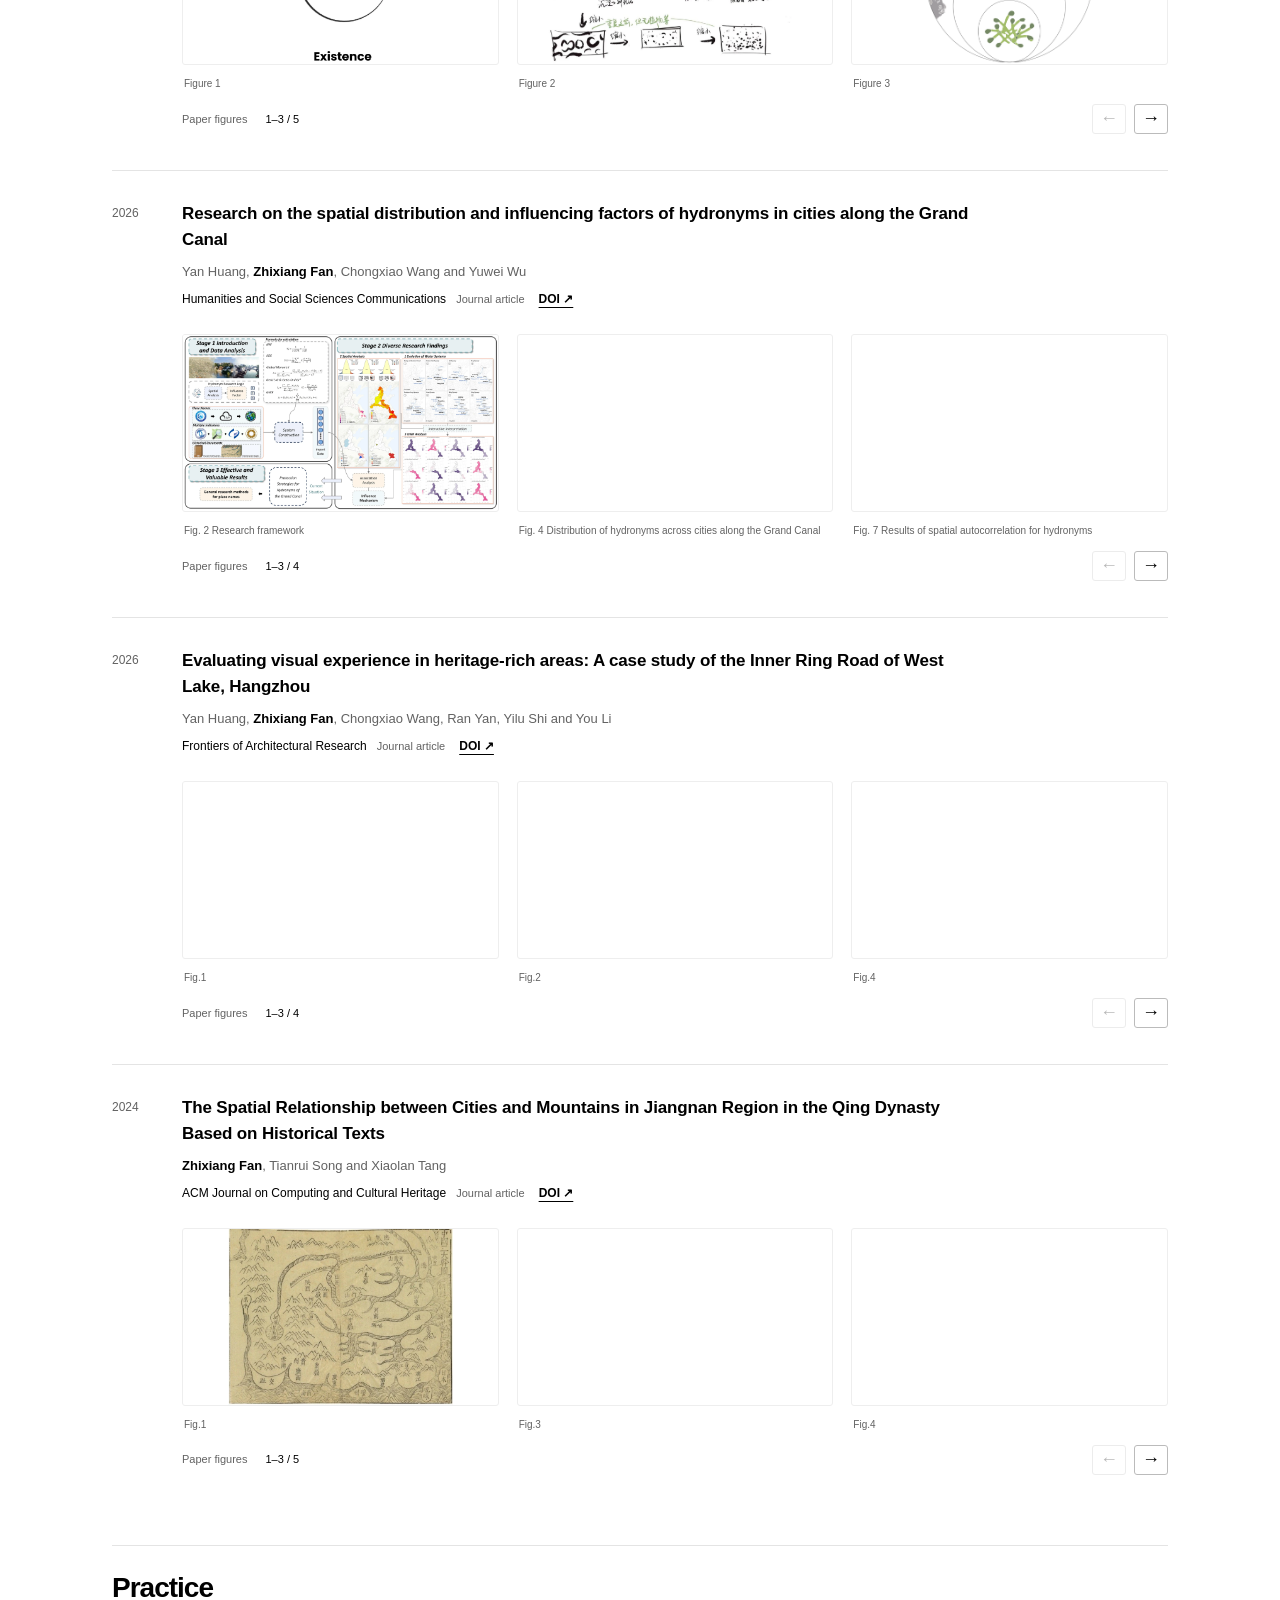
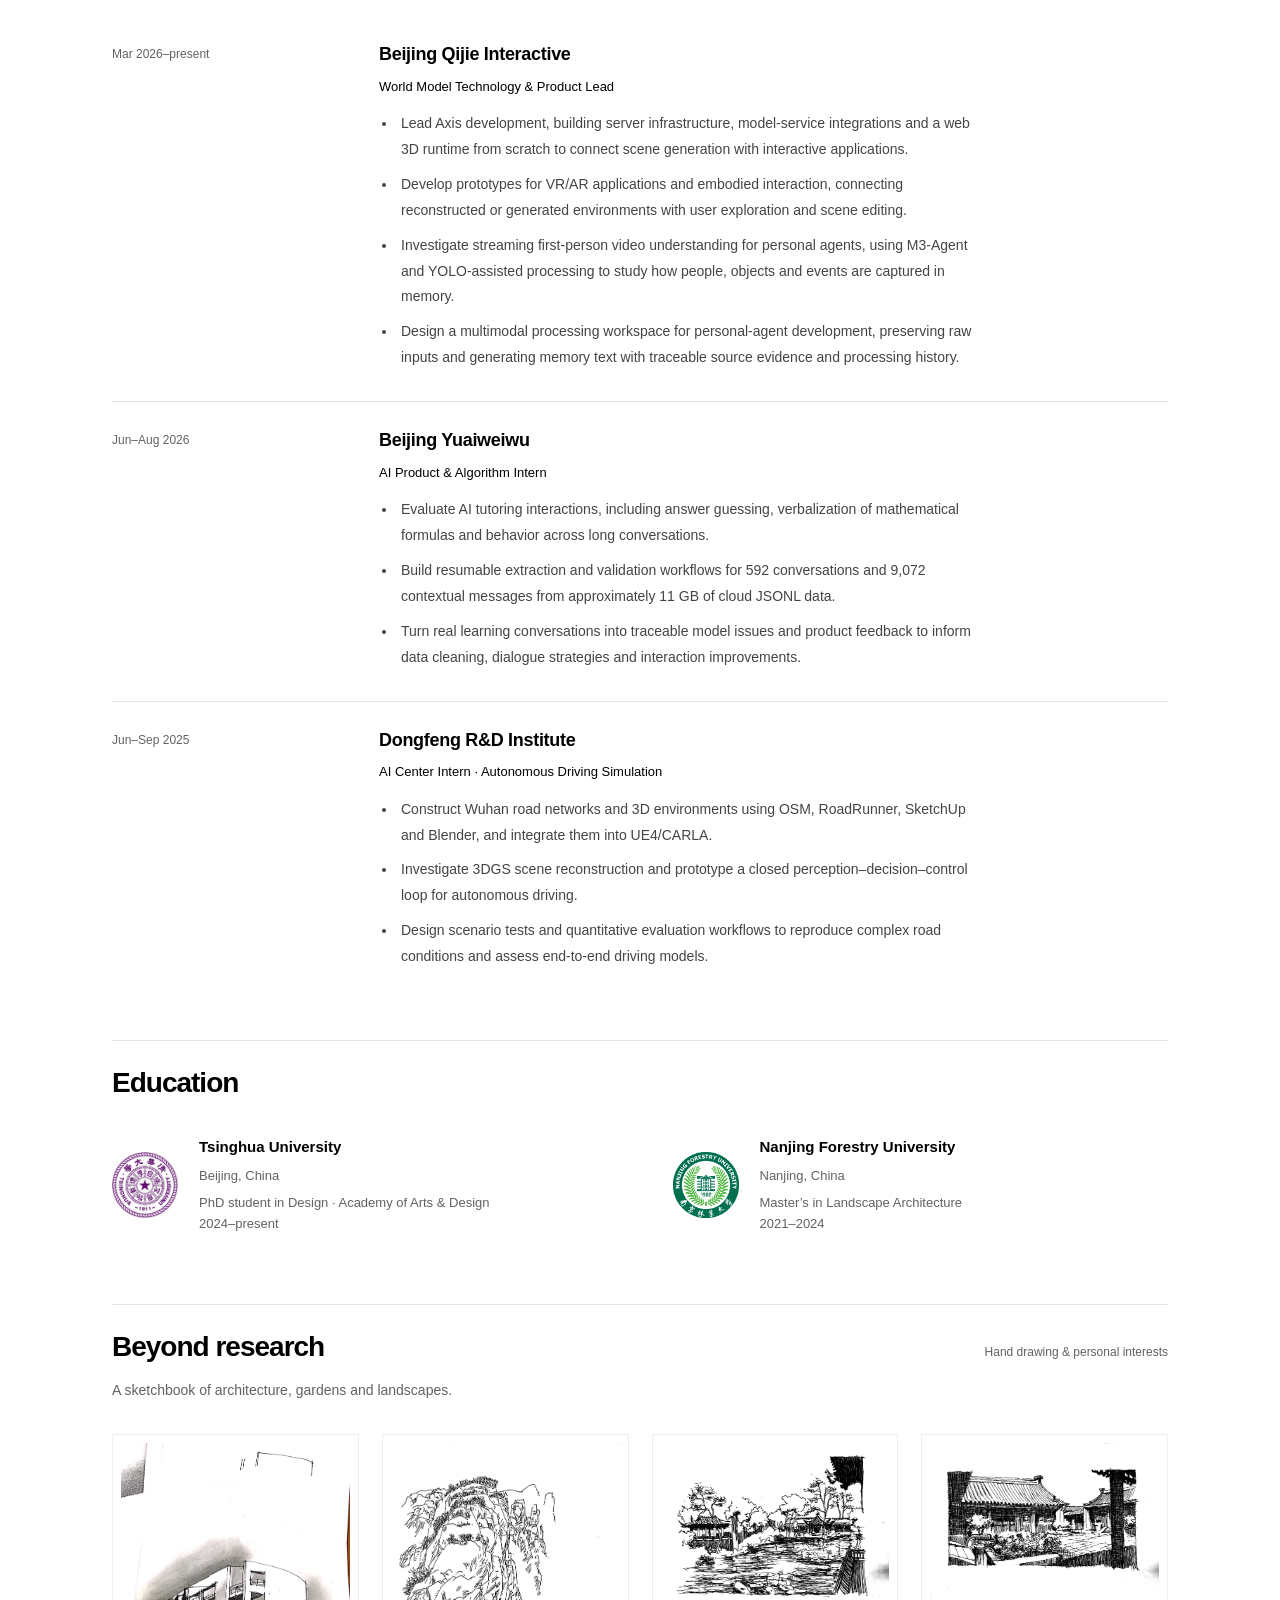
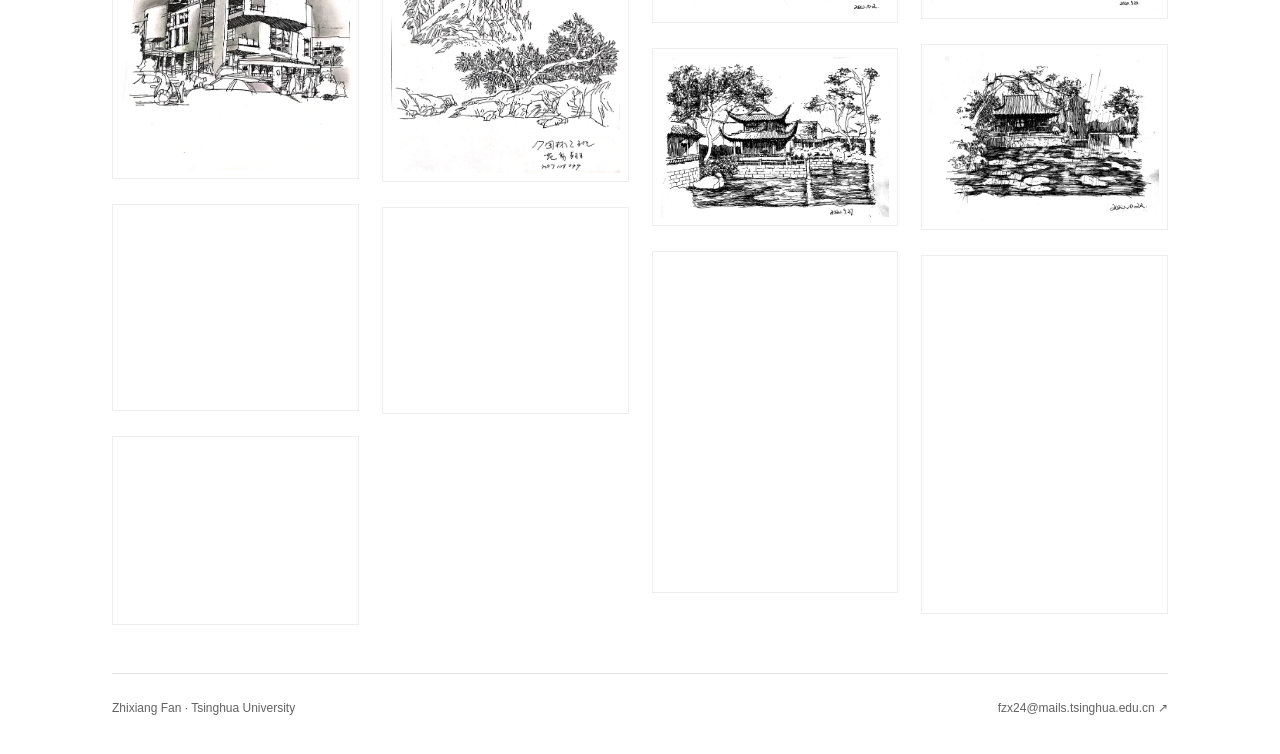
==== commit b4084d79: "Feature friend as the latest portfolio project" ====
--- a/index.html
+++ b/index.html
@@ -6,7 +6,7 @@
 <body><a class="skip" href="#main">Skip to content</a><div class="wrap">
 <header class="header"><a class="wordmark" href="./">Personal Homepage</a>
 <nav aria-label="Main navigation"><a href="./#work">Work</a><a href="./#publications">Publications</a><a href="./#practice">Practice</a><a href="./#about">Education</a><a class="nav-cv" href="assets/zhixiang-fan-cv.pdf">CV</a></nav></header><main id="main"><section class="hero profile-hero" aria-labelledby="name"><img class="profile-photo" src="assets/profile/zhixiang-fan-original.jpg" alt="Portrait of Zhixiang Fan" width="1733" height="2428" fetchpriority="high"><div class="profile-text"><h1 id="name">Zhixiang Fan</h1><p class="eyebrow">Spatial intelligence · Design · Interaction</p><p class="intro">I am a PhD student in Design at Tsinghua University’s Academy of Arts &amp; Design, with a background in landscape architecture. I study how people understand, create and interact with three-dimensional environments.</p><p class="research-intro">I focus on translating spatial design knowledge into forms that are computable and interactive, enabling reconstructed or generated 3D environments to be understood, inspected, and modified.</p><div class="contact-links"><a href="mailto:fzx24@mails.tsinghua.edu.cn">Email ↗</a><a href="https://github.com/Char1ss">GitHub ↗</a><a href="assets/zhixiang-fan-cv.pdf">Curriculum vitae ↗</a></div></div></section>
-<section class="section" id="work" aria-labelledby="work-title"><div class="section-title"><h2 id="work-title">Selected work</h2><span>Research, creative systems & teaching</span></div><article class="project"><a class="project-visual" href="projects/semantic-3dgs/" tabindex="-1" aria-hidden="true"><img class="project-cover" src="assets/projects/semantic-3dgs/cover.webp" alt="Scene exploration and semantic selection" width="640" height="400" loading="lazy"></a><div><p class="project-category">Spatial understanding · 2026</p><h3><a href="projects/semantic-3dgs/">Semantic 3D Gaussian Splatting</a></h3><p class="project-summary">An interactive web system that combines language-aligned 3D Gaussian representations with object-level spatial information. Users can explore a reconstructed scene, select semantic objects and interact through language.</p><ul class="tags" aria-label="Topics"><li>LangSplat + ResGS</li><li>3D semantics</li><li>Web interaction</li></ul><a class="project-link" href="projects/semantic-3dgs/">Explore project <span aria-hidden="true">→</span><span class="sr-only"></span></a></div></article><article class="project"><a class="project-visual" href="projects/axis-waic/" tabindex="-1" aria-hidden="true"><img class="project-cover" src="assets/projects/axis-waic/cover.webp" alt="Scenes, character skins and body-driven play" width="640" height="400" loading="lazy"></a><div><p class="project-category">Creative tools &amp; embodied play · 2026</p><h3><a href="projects/axis-waic/">Axis at WAIC</a></h3><p class="project-summary">A team-built creative platform presented at WAIC, connecting AI-assisted Minecraft scene and skin generation with body-driven gameplay. Minecraft serves as a concrete environment for creating content and trying it through interaction. <a href="https://axis.open-world.cn">axis.open-world.cn</a></p><ul class="tags" aria-label="Topics"><li>Minecraft</li><li>Generative workflows</li><li>Embodied interaction</li></ul><a class="project-link" href="projects/axis-waic/">Explore project <span aria-hidden="true">→</span><span class="sr-only"></span></a></div></article><article class="project"><a class="project-visual" href="projects/surgical-4dgs/" tabindex="-1" aria-hidden="true"><img class="project-cover" src="assets/projects/surgical-4dgs/cover.webp" alt="Capture setup and reconstructed suturing sequence" width="640" height="400" loading="lazy"></a><div><p class="project-category">Dynamic reconstruction · 2026</p><h3><a href="projects/surgical-4dgs/">4D Reconstruction of Suturing</a></h3><p class="project-summary">A medical reconstruction project using four camera views and self-collected recordings of a doctor performing suturing. We use 4D Gaussian Splatting to reconstruct the changing scene over time.</p><ul class="tags" aria-label="Topics"><li>4DGS</li><li>Four-camera capture</li><li>Self-collected data</li></ul><a class="project-link" href="projects/surgical-4dgs/">Explore project <span aria-hidden="true">→</span><span class="sr-only"></span></a></div></article><article class="project"><a class="project-visual" href="projects/garden-skills/" tabindex="-1" aria-hidden="true"><img class="project-cover" src="assets/projects/garden-skills/cover-v2.webp" alt="Design principles, generated scenes and local revision" width="640" height="400" loading="lazy"></a><div><p class="project-category">Design knowledge &amp; human–AI creation · 2026</p><h3><a href="projects/garden-skills/">Design Skills for Chinese Gardens</a></h3><p class="project-summary">I describe spatial design rules in natural language and organize them into reusable Design Skills that guide a lightweight LLM to construct scenes and models. Examples include Chinese gardens, temples and imagined mountain landscapes.</p><ul class="tags" aria-label="Topics"><li>Design Skills</li><li>Spatial constraints</li><li>Agent-driven creation</li></ul><a class="project-link" href="projects/garden-skills/">Explore project <span aria-hidden="true">→</span><span class="sr-only"></span></a></div></article><article class="project"><a class="project-visual" href="projects/ai-teaching-practice/" tabindex="-1" aria-hidden="true"><img class="project-cover" src="assets/projects/ai-teaching-practice/cover.png" alt="Beijing Pixel · home life and hybrid work · AI-assisted community design" width="640" height="400" loading="lazy"></a><div><p class="project-category">AI teaching practice</p><h3><a href="projects/ai-teaching-practice/">AI Teaching Practice: Community Design</a></h3><p class="project-summary">As a teaching assistant, I supported a community design course using Beijing Pixel as its site. Students used AI tools and game-inspired resident cards to connect everyday needs with spatial proposals for home life and hybrid work.</p><ul class="tags" aria-label="Topics"><li>Teaching assistant</li><li>AI-assisted design</li><li>Community renewal</li></ul><a class="project-link" href="projects/ai-teaching-practice/">Explore project <span aria-hidden="true">→</span><span class="sr-only"></span></a></div></article></section>
+<section class="section" id="work" aria-labelledby="work-title"><div class="section-title"><h2 id="work-title">Selected work</h2><span>Research, creative systems & teaching</span></div><article class="project"><a class="project-visual" href="projects/friend/" tabindex="-1" aria-hidden="true"><img class="project-cover" src="assets/projects/friend/cover.png" alt="Personal data ownership and shared context for AI agents" width="640" height="400" loading="lazy"></a><div><p class="project-category">Personal AI &amp; memory · 2026</p><h3><a href="projects/friend/">friend. — Personal Data Wallet</a></h3><p class="project-summary">A personal data wallet that brings conversations, meeting notes and everyday records into one place. friend. connects this growing personal context to AI agents through MCP, so they can understand the user without starting from scratch. <a href="https://friend.open-world.cn/">Visit friend.</a></p><ul class="tags" aria-label="Topics"><li>Personal data wallet</li><li>Shared memory</li><li>MCP</li></ul><a class="project-link" href="projects/friend/">Explore project <span aria-hidden="true">→</span><span class="sr-only"></span></a></div></article><article class="project"><a class="project-visual" href="projects/semantic-3dgs/" tabindex="-1" aria-hidden="true"><img class="project-cover" src="assets/projects/semantic-3dgs/cover.webp" alt="Scene exploration and semantic selection" width="640" height="400" loading="lazy"></a><div><p class="project-category">Spatial understanding · 2026</p><h3><a href="projects/semantic-3dgs/">Semantic 3D Gaussian Splatting</a></h3><p class="project-summary">An interactive web system that combines language-aligned 3D Gaussian representations with object-level spatial information. Users can explore a reconstructed scene, select semantic objects and interact through language.</p><ul class="tags" aria-label="Topics"><li>LangSplat + ResGS</li><li>3D semantics</li><li>Web interaction</li></ul><a class="project-link" href="projects/semantic-3dgs/">Explore project <span aria-hidden="true">→</span><span class="sr-only"></span></a></div></article><article class="project"><a class="project-visual" href="projects/axis-waic/" tabindex="-1" aria-hidden="true"><img class="project-cover" src="assets/projects/axis-waic/cover.webp" alt="Scenes, character skins and body-driven play" width="640" height="400" loading="lazy"></a><div><p class="project-category">Creative tools &amp; embodied play · 2026</p><h3><a href="projects/axis-waic/">Axis at WAIC</a></h3><p class="project-summary">A team-built creative platform presented at WAIC, connecting AI-assisted Minecraft scene and skin generation with body-driven gameplay. Minecraft serves as a concrete environment for creating content and trying it through interaction. <a href="https://axis.open-world.cn">axis.open-world.cn</a></p><ul class="tags" aria-label="Topics"><li>Minecraft</li><li>Generative workflows</li><li>Embodied interaction</li></ul><a class="project-link" href="projects/axis-waic/">Explore project <span aria-hidden="true">→</span><span class="sr-only"></span></a></div></article><article class="project"><a class="project-visual" href="projects/surgical-4dgs/" tabindex="-1" aria-hidden="true"><img class="project-cover" src="assets/projects/surgical-4dgs/cover.webp" alt="Capture setup and reconstructed suturing sequence" width="640" height="400" loading="lazy"></a><div><p class="project-category">Dynamic reconstruction · 2026</p><h3><a href="projects/surgical-4dgs/">4D Reconstruction of Suturing</a></h3><p class="project-summary">A medical reconstruction project using four camera views and self-collected recordings of a doctor performing suturing. We use 4D Gaussian Splatting to reconstruct the changing scene over time.</p><ul class="tags" aria-label="Topics"><li>4DGS</li><li>Four-camera capture</li><li>Self-collected data</li></ul><a class="project-link" href="projects/surgical-4dgs/">Explore project <span aria-hidden="true">→</span><span class="sr-only"></span></a></div></article><article class="project"><a class="project-visual" href="projects/garden-skills/" tabindex="-1" aria-hidden="true"><img class="project-cover" src="assets/projects/garden-skills/cover-v2.webp" alt="Design principles, generated scenes and local revision" width="640" height="400" loading="lazy"></a><div><p class="project-category">Design knowledge &amp; human–AI creation · 2026</p><h3><a href="projects/garden-skills/">Design Skills for Chinese Gardens</a></h3><p class="project-summary">I describe spatial design rules in natural language and organize them into reusable Design Skills that guide a lightweight LLM to construct scenes and models. Examples include Chinese gardens, temples and imagined mountain landscapes.</p><ul class="tags" aria-label="Topics"><li>Design Skills</li><li>Spatial constraints</li><li>Agent-driven creation</li></ul><a class="project-link" href="projects/garden-skills/">Explore project <span aria-hidden="true">→</span><span class="sr-only"></span></a></div></article><article class="project"><a class="project-visual" href="projects/ai-teaching-practice/" tabindex="-1" aria-hidden="true"><img class="project-cover" src="assets/projects/ai-teaching-practice/cover.png" alt="Beijing Pixel · home life and hybrid work · AI-assisted community design" width="640" height="400" loading="lazy"></a><div><p class="project-category">AI teaching practice</p><h3><a href="projects/ai-teaching-practice/">AI Teaching Practice: Community Design</a></h3><p class="project-summary">As a teaching assistant, I supported a community design course using Beijing Pixel as its site. Students used AI tools and game-inspired resident cards to connect everyday needs with spatial proposals for home life and hybrid work.</p><ul class="tags" aria-label="Topics"><li>Teaching assistant</li><li>AI-assisted design</li><li>Community renewal</li></ul><a class="project-link" href="projects/ai-teaching-practice/">Explore project <span aria-hidden="true">→</span><span class="sr-only"></span></a></div></article></section>
 <section class="section" id="publications" aria-labelledby="pub-title"><div class="section-title"><h2 id="pub-title">Publications</h2><span>Journal articles, challenge & interactive art</span></div><ol class="pub-list"><li class="publication"><span class="pub-year">2026</span><div><h3 class="pub-title">A Zero-Parameter EEG-fNIRS Rule Ensemble for Cross-Subject Emotion Tracking</h3><p class="pub-authors">Hua Xin, Kun Zhu and <strong>Zhixiang Fan</strong></p><p class="pub-venue">ACM Multimedia · MRAC Workshop / MER Challenge<span class="pub-status">Accepted · Workshop paper</span><a class="pub-link" href="assets/publications/emotion-tracking/paper.pdf" aria-label="Read PDF: A Zero-Parameter EEG-fNIRS Rule Ensemble for Cross-Subject Emotion Tracking">PDF ↗</a></p><section class="carousel compact" aria-label="A Zero-Parameter EEG-fNIRS Rule Ensemble for Cross-Subject Emotion Tracking figures"><div class="carousel-track" tabindex="0" aria-label="A Zero-Parameter EEG-fNIRS Rule Ensemble for Cross-Subject Emotion Tracking figures; use left and right arrow keys"><figure class="slide" role="group" aria-label="1 of 8"><a class="image-expand" href="assets/publications/emotion-tracking/eeg-figure-1.png" aria-haspopup="dialog" aria-label="Open full image: Figure 1"><img src="assets/publications/emotion-tracking/eeg-figure-1.png" alt="EEG-fNIRS emotion tracking — Figure 1" loading="lazy" decoding="async"></a><figcaption>Figure 1</figcaption></figure><figure class="slide" role="group" aria-label="2 of 8"><a class="image-expand" href="assets/publications/emotion-tracking/eeg-figure-2.jpg" aria-haspopup="dialog" aria-label="Open full image: Figure 2"><img src="assets/publications/emotion-tracking/eeg-figure-2.jpg" alt="EEG-fNIRS emotion tracking — Figure 2" loading="lazy" decoding="async"></a><figcaption>Figure 2</figcaption></figure><figure class="slide" role="group" aria-label="3 of 8"><a class="image-expand" href="assets/publications/emotion-tracking/eeg-figure-3.jpg" aria-haspopup="dialog" aria-label="Open full image: Figure 3"><img src="assets/publications/emotion-tracking/eeg-figure-3.jpg" alt="EEG-fNIRS emotion tracking — Figure 3" loading="lazy" decoding="async"></a><figcaption>Figure 3</figcaption></figure><figure class="slide" role="group" aria-label="4 of 8"><a class="image-expand" href="assets/publications/emotion-tracking/eeg-figure-6.jpg" aria-haspopup="dialog" aria-label="Open full image: Figure 6"><img src="assets/publications/emotion-tracking/eeg-figure-6.jpg" alt="EEG-fNIRS emotion tracking — Figure 6" loading="lazy" decoding="async"></a><figcaption>Figure 6</figcaption></figure><figure class="slide" role="group" aria-label="5 of 8"><a class="image-expand" href="assets/publications/emotion-tracking/figure-original-1.png" aria-haspopup="dialog" aria-label="Open full image: Figure 1"><img src="assets/publications/emotion-tracking/figure-original-1.png" alt="A Zero-Parameter EEG-fNIRS Rule Ensemble for Cross-Subject Emotion Tracking — Figure 1" loading="lazy" decoding="async"></a><figcaption>Figure 1</figcaption></figure><figure class="slide" role="group" aria-label="6 of 8"><a class="image-expand" href="assets/publications/emotion-tracking/figure-original-2.png" aria-haspopup="dialog" aria-label="Open full image: Figure 2"><img src="assets/publications/emotion-tracking/figure-original-2.png" alt="A Zero-Parameter EEG-fNIRS Rule Ensemble for Cross-Subject Emotion Tracking — Figure 2" loading="lazy" decoding="async"></a><figcaption>Figure 2</figcaption></figure><figure class="slide" role="group" aria-label="7 of 8"><a class="image-expand" href="assets/publications/emotion-tracking/figure-original-3.png" aria-haspopup="dialog" aria-label="Open full image: Figure 3"><img src="assets/publications/emotion-tracking/figure-original-3.png" alt="A Zero-Parameter EEG-fNIRS Rule Ensemble for Cross-Subject Emotion Tracking — Figure 3" loading="lazy" decoding="async"></a><figcaption>Figure 3</figcaption></figure><figure class="slide" role="group" aria-label="8 of 8"><a class="image-expand" href="assets/publications/emotion-tracking/figure-original-4.png" aria-haspopup="dialog" aria-label="Open full image: Figure 4"><img src="assets/publications/emotion-tracking/figure-original-4.png" alt="A Zero-Parameter EEG-fNIRS Rule Ensemble for Cross-Subject Emotion Tracking — Figure 4" loading="lazy" decoding="async"></a><figcaption>Figure 4</figcaption></figure></div><div class="carousel-bar"><span class="gallery-hint">Paper figures <span class="gallery-count" aria-live="polite">1 / 8</span></span><div class="carousel-buttons"><button type="button" class="prev" aria-label="Previous slide" disabled>←</button><button type="button" class="next" aria-label="Next slide">→</button></div></div></section></div></li><li class="publication"><span class="pub-year">2026</span><div><h3 class="pub-title">Endless Life of Stone: An Embodied Journey into the Universe within the Void</h3><p class="pub-authors"><strong>Zhixiang Fan</strong>, Ran Yan and Yan Huang</p><p class="pub-venue">ACM Multimedia · Interactive Art<span class="pub-status">Accepted · Interactive art</span><a class="pub-link" href="assets/publications/stone/paper.pdf" aria-label="Read PDF: Endless Life of Stone: An Embodied Journey into the Universe within the Void">PDF ↗</a></p><section class="carousel compact" aria-label="Endless Life of Stone: An Embodied Journey into the Universe within the Void figures"><div class="carousel-track" tabindex="0" aria-label="Endless Life of Stone: An Embodied Journey into the Universe within the Void figures; use left and right arrow keys"><figure class="slide" role="group" aria-label="1 of 5"><a class="image-expand" href="assets/publications/stone/figure-01.webp" aria-haspopup="dialog" aria-label="Open full image: Figure 1"><img src="assets/publications/stone/figure-01.webp" alt="Endless Life of Stone: An Embodied Journey into the Universe within the Void — Figure 1" loading="lazy" decoding="async"></a><figcaption>Figure 1</figcaption></figure><figure class="slide" role="group" aria-label="2 of 5"><a class="image-expand" href="assets/publications/stone/figure-03.webp" aria-haspopup="dialog" aria-label="Open full image: Figure 2"><img src="assets/publications/stone/figure-03.webp" alt="Endless Life of Stone: An Embodied Journey into the Universe within the Void — Figure 2" loading="lazy" decoding="async"></a><figcaption>Figure 2</figcaption></figure><figure class="slide" role="group" aria-label="3 of 5"><a class="image-expand" href="assets/publications/stone/figure-04.webp" aria-haspopup="dialog" aria-label="Open full image: Figure 3"><img src="assets/publications/stone/figure-04.webp" alt="Endless Life of Stone: An Embodied Journey into the Universe within the Void — Figure 3" loading="lazy" decoding="async"></a><figcaption>Figure 3</figcaption></figure><figure class="slide" role="group" aria-label="4 of 5"><a class="image-expand" href="assets/publications/stone/figure-05.webp" aria-haspopup="dialog" aria-label="Open full image: Figure 4"><img src="assets/publications/stone/figure-05.webp" alt="Endless Life of Stone: An Embodied Journey into the Universe within the Void — Figure 4" loading="lazy" decoding="async"></a><figcaption>Figure 4</figcaption></figure><figure class="slide" role="group" aria-label="5 of 5"><a class="image-expand" href="assets/publications/stone/figure-06.webp" aria-haspopup="dialog" aria-label="Open full image: Figure 5"><img src="assets/publications/stone/figure-06.webp" alt="Endless Life of Stone: An Embodied Journey into the Universe within the Void — Figure 5" loading="lazy" decoding="async"></a><figcaption>Figure 5</figcaption></figure></div><div class="carousel-bar"><span class="gallery-hint">Paper figures <span class="gallery-count" aria-live="polite">1 / 5</span></span><div class="carousel-buttons"><button type="button" class="prev" aria-label="Previous slide" disabled>←</button><button type="button" class="next" aria-label="Next slide">→</button></div></div></section></div></li><li class="publication"><span class="pub-year">2026</span><div><h3 class="pub-title"><a href="https://doi.org/10.1057/s41599-026-07165-4">Research on the spatial distribution and influencing factors of hydronyms in cities along the Grand Canal</a></h3><p class="pub-authors">Yan Huang, <strong>Zhixiang Fan</strong>, Chongxiao Wang and Yuwei Wu</p><p class="pub-venue">Humanities and Social Sciences Communications<span class="pub-status">Journal article</span><a class="pub-link" href="https://doi.org/10.1057/s41599-026-07165-4" aria-label="DOI for Research on the spatial distribution and influencing factors of hydronyms in cities along the Grand Canal">DOI ↗</a></p><section class="carousel compact" aria-label="Research on the spatial distribution and influencing factors of hydronyms in cities along the Grand Canal figures"><div class="carousel-track" tabindex="0" aria-label="Research on the spatial distribution and influencing factors of hydronyms in cities along the Grand Canal figures; use left and right arrow keys"><figure class="slide" role="group" aria-label="1 of 4"><a class="image-expand" href="assets/publications/hydronyms/figure-01.webp" aria-haspopup="dialog" aria-label="Open full image: Fig. 2 Research framework"><img src="assets/publications/hydronyms/figure-01.webp" alt="Research on the spatial distribution and influencing factors of hydronyms in cities along the Grand Canal — Fig. 2 Research framework" loading="lazy" decoding="async"></a><figcaption>Fig. 2 Research framework</figcaption></figure><figure class="slide" role="group" aria-label="2 of 4"><a class="image-expand" href="assets/publications/hydronyms/figure-02.webp" aria-haspopup="dialog" aria-label="Open full image: Fig. 4 Distribution of hydronyms across cities along the Grand Canal"><img src="assets/publications/hydronyms/figure-02.webp" alt="Research on the spatial distribution and influencing factors of hydronyms in cities along the Grand Canal — Fig. 4 Distribution of hydronyms across cities along the Grand Canal" loading="lazy" decoding="async"></a><figcaption>Fig. 4 Distribution of hydronyms across cities along the Grand Canal</figcaption></figure><figure class="slide" role="group" aria-label="3 of 4"><a class="image-expand" href="assets/publications/hydronyms/figure-03.webp" aria-haspopup="dialog" aria-label="Open full image: Fig. 7 Results of spatial autocorrelation for hydronyms"><img src="assets/publications/hydronyms/figure-03.webp" alt="Research on the spatial distribution and influencing factors of hydronyms in cities along the Grand Canal — Fig. 7 Results of spatial autocorrelation for hydronyms" loading="lazy" decoding="async"></a><figcaption>Fig. 7 Results of spatial autocorrelation for hydronyms</figcaption></figure><figure class="slide" role="group" aria-label="4 of 4"><a class="image-expand" href="assets/publications/hydronyms/figure-04.webp" aria-haspopup="dialog" aria-label="Open full image: Fig. 8 Spatial distribution of natural geographical factors"><img src="assets/publications/hydronyms/figure-04.webp" alt="Research on the spatial distribution and influencing factors of hydronyms in cities along the Grand Canal — Fig. 8 Spatial distribution of natural geographical factors" loading="lazy" decoding="async"></a><figcaption>Fig. 8 Spatial distribution of natural geographical factors</figcaption></figure></div><div class="carousel-bar"><span class="gallery-hint">Paper figures <span class="gallery-count" aria-live="polite">1 / 4</span></span><div class="carousel-buttons"><button type="button" class="prev" aria-label="Previous slide" disabled>←</button><button type="button" class="next" aria-label="Next slide">→</button></div></div></section></div></li><li class="publication"><span class="pub-year">2026</span><div><h3 class="pub-title"><a href="https://doi.org/10.1016/j.foar.2025.06.011">Evaluating visual experience in heritage-rich areas: A case study of the Inner Ring Road of West Lake, Hangzhou</a></h3><p class="pub-authors">Yan Huang, <strong>Zhixiang Fan</strong>, Chongxiao Wang, Ran Yan, Yilu Shi and You Li</p><p class="pub-venue">Frontiers of Architectural Research<span class="pub-status">Journal article</span><a class="pub-link" href="https://doi.org/10.1016/j.foar.2025.06.011" aria-label="DOI for Evaluating visual experience in heritage-rich areas: A case study of the Inner Ring Road of West Lake, Hangzhou">DOI ↗</a></p><section class="carousel compact" aria-label="Evaluating visual experience in heritage-rich areas: A case study of the Inner Ring Road of West Lake, Hangzhou figures"><div class="carousel-track" tabindex="0" aria-label="Evaluating visual experience in heritage-rich areas: A case study of the Inner Ring Road of West Lake, Hangzhou figures; use left and right arrow keys"><figure class="slide" role="group" aria-label="1 of 4"><a class="image-expand" href="assets/publications/visual-experience/figure-00.webp" aria-haspopup="dialog" aria-label="Open full image: Fig.1"><img src="assets/publications/visual-experience/figure-00.webp" alt="Evaluating visual experience in heritage-rich areas: A case study of the Inner Ring Road of West Lake, Hangzhou — Fig.1" loading="lazy" decoding="async"></a><figcaption>Fig.1</figcaption></figure><figure class="slide" role="group" aria-label="2 of 4"><a class="image-expand" href="assets/publications/visual-experience/figure-02.webp" aria-haspopup="dialog" aria-label="Open full image: Fig.2"><img src="assets/publications/visual-experience/figure-02.webp" alt="Evaluating visual experience in heritage-rich areas: A case study of the Inner Ring Road of West Lake, Hangzhou — Fig.2" loading="lazy" decoding="async"></a><figcaption>Fig.2</figcaption></figure><figure class="slide" role="group" aria-label="3 of 4"><a class="image-expand" href="assets/publications/visual-experience/figure-03.webp" aria-haspopup="dialog" aria-label="Open full image: Fig.4"><img src="assets/publications/visual-experience/figure-03.webp" alt="Evaluating visual experience in heritage-rich areas: A case study of the Inner Ring Road of West Lake, Hangzhou — Fig.4" loading="lazy" decoding="async"></a><figcaption>Fig.4</figcaption></figure><figure class="slide" role="group" aria-label="4 of 4"><a class="image-expand" href="assets/publications/visual-experience/figure-01.webp" aria-haspopup="dialog" aria-label="Open full image: Fig.16"><img src="assets/publications/visual-experience/figure-01.webp" alt="Evaluating visual experience in heritage-rich areas: A case study of the Inner Ring Road of West Lake, Hangzhou — Fig.16" loading="lazy" decoding="async"></a><figcaption>Fig.16</figcaption></figure></div><div class="carousel-bar"><span class="gallery-hint">Paper figures <span class="gallery-count" aria-live="polite">1 / 4</span></span><div class="carousel-buttons"><button type="button" class="prev" aria-label="Previous slide" disabled>←</button><button type="button" class="next" aria-label="Next slide">→</button></div></div></section></div></li><li class="publication"><span class="pub-year">2024</span><div><h3 class="pub-title"><a href="https://doi.org/10.1145/3648002">The Spatial Relationship between Cities and Mountains in Jiangnan Region in the Qing Dynasty Based on Historical Texts</a></h3><p class="pub-authors"><strong>Zhixiang Fan</strong>, Tianrui Song and Xiaolan Tang</p><p class="pub-venue">ACM Journal on Computing and Cultural Heritage<span class="pub-status">Journal article</span><a class="pub-link" href="https://doi.org/10.1145/3648002" aria-label="DOI for The Spatial Relationship between Cities and Mountains in Jiangnan Region in the Qing Dynasty Based on Historical Texts">DOI ↗</a></p><section class="carousel compact" aria-label="The Spatial Relationship between Cities and Mountains in Jiangnan Region in the Qing Dynasty Based on Historical Texts figures"><div class="carousel-track" tabindex="0" aria-label="The Spatial Relationship between Cities and Mountains in Jiangnan Region in the Qing Dynasty Based on Historical Texts figures; use left and right arrow keys"><figure class="slide" role="group" aria-label="1 of 5"><a class="image-expand" href="assets/publications/cities-mountains/figure-01.webp" aria-haspopup="dialog" aria-label="Open full image: Fig.1"><img src="assets/publications/cities-mountains/figure-01.webp" alt="The Spatial Relationship between Cities and Mountains in Jiangnan Region in the Qing Dynasty Based on Historical Texts — Fig.1" loading="lazy" decoding="async"></a><figcaption>Fig.1</figcaption></figure><figure class="slide" role="group" aria-label="2 of 5"><a class="image-expand" href="assets/publications/cities-mountains/figure-02.webp" aria-haspopup="dialog" aria-label="Open full image: Fig.3"><img src="assets/publications/cities-mountains/figure-02.webp" alt="The Spatial Relationship between Cities and Mountains in Jiangnan Region in the Qing Dynasty Based on Historical Texts — Fig.3" loading="lazy" decoding="async"></a><figcaption>Fig.3</figcaption></figure><figure class="slide" role="group" aria-label="3 of 5"><a class="image-expand" href="assets/publications/cities-mountains/figure-03.webp" aria-haspopup="dialog" aria-label="Open full image: Fig.4"><img src="assets/publications/cities-mountains/figure-03.webp" alt="The Spatial Relationship between Cities and Mountains in Jiangnan Region in the Qing Dynasty Based on Historical Texts — Fig.4" loading="lazy" decoding="async"></a><figcaption>Fig.4</figcaption></figure><figure class="slide" role="group" aria-label="4 of 5"><a class="image-expand" href="assets/publications/cities-mountains/figure-04.webp" aria-haspopup="dialog" aria-label="Open full image: Fig.6"><img src="assets/publications/cities-mountains/figure-04.webp" alt="The Spatial Relationship between Cities and Mountains in Jiangnan Region in the Qing Dynasty Based on Historical Texts — Fig.6" loading="lazy" decoding="async"></a><figcaption>Fig.6</figcaption></figure><figure class="slide" role="group" aria-label="5 of 5"><a class="image-expand" href="assets/publications/cities-mountains/figure-05.webp" aria-haspopup="dialog" aria-label="Open full image: Fig.8"><img src="assets/publications/cities-mountains/figure-05.webp" alt="The Spatial Relationship between Cities and Mountains in Jiangnan Region in the Qing Dynasty Based on Historical Texts — Fig.8" loading="lazy" decoding="async"></a><figcaption>Fig.8</figcaption></figure></div><div class="carousel-bar"><span class="gallery-hint">Paper figures <span class="gallery-count" aria-live="polite">1 / 5</span></span><div class="carousel-buttons"><button type="button" class="prev" aria-label="Previous slide" disabled>←</button><button type="button" class="next" aria-label="Next slide">→</button></div></div></section></div></li></ol></section>
 <section class="section" id="practice" aria-labelledby="practice-title"><div class="section-title"><h2 id="practice-title">Practice</h2></div><article class="experience"><span>Mar 2026–present</span><div class="experience-body"><div class="experience-heading"><span class="practice-logo"><img src="assets/practice/qijie.jpg" alt="" width="56" height="56" loading="lazy" decoding="async"></span><div><h3>Beijing Qijie Interactive</h3><p class="role">World Model Technology &amp; Product Lead</p></div></div><ul class="practice-tasks"><li>Lead Axis development, building server infrastructure, model-service integrations and a web 3D runtime from scratch to connect scene generation with interactive applications.</li><li>Develop prototypes for VR/AR applications and embodied interaction, connecting reconstructed or generated environments with user exploration and scene editing.</li><li>Investigate streaming first-person video understanding for personal agents, using M3-Agent and YOLO-assisted processing to study how people, objects and events are captured in memory.</li><li>Design a multimodal processing workspace for personal-agent development, preserving raw inputs and generating memory text with traceable source evidence and processing history.</li></ul></div></article><article class="experience"><span>Jun–Aug 2026</span><div class="experience-body"><div class="experience-heading"><span class="practice-logo"><img src="assets/practice/yuaiweiwu.png" alt="" width="56" height="56" loading="lazy" decoding="async"></span><div><h3>Beijing Yuaiweiwu</h3><p class="role">AI Product &amp; Algorithm Intern</p></div></div><ul class="practice-tasks"><li>Evaluate AI tutoring interactions, including answer guessing, verbalization of mathematical formulas and behavior across long conversations.</li><li>Build resumable extraction and validation workflows for 592 conversations and 9,072 contextual messages from approximately 11 GB of cloud JSONL data.</li><li>Turn real learning conversations into traceable model issues and product feedback to inform data cleaning, dialogue strategies and interaction improvements.</li></ul></div></article><article class="experience"><span>Jun–Sep 2025</span><div class="experience-body"><div class="experience-heading"><span class="practice-logo"><img src="assets/practice/dongfeng.png" alt="" width="56" height="56" loading="lazy" decoding="async"></span><div><h3>Dongfeng R&amp;D Institute</h3><p class="role">AI Center Intern · Autonomous Driving Simulation</p></div></div><ul class="practice-tasks"><li>Construct Wuhan road networks and 3D environments using OSM, RoadRunner, SketchUp and Blender, and integrate them into UE4/CARLA.</li><li>Investigate 3DGS scene reconstruction and prototype a closed perception–decision–control loop for autonomous driving.</li><li>Design scenario tests and quantitative evaluation workflows to reproduce complex road conditions and assess end-to-end driving models.</li></ul></div></article></section>
 <section class="section" id="about" aria-labelledby="about-title"><div class="section-title"><h2 id="about-title">Education</h2></div><div class="about-grid"><div class="education-entry"><img class="school-emblem" src="assets/education/tsinghua.png" alt="Tsinghua University emblem" width="72" height="72" loading="lazy"><p class="education-item"><strong>Tsinghua University</strong><span>Beijing, China</span><span>PhD student in Design · Academy of Arts & Design<br>2024–present</span></p></div><div class="education-entry"><img class="school-emblem" src="assets/education/nanjing-forestry.jpeg" alt="Nanjing Forestry University emblem" width="72" height="72" loading="lazy"><p class="education-item"><strong>Nanjing Forestry University</strong><span>Nanjing, China</span><span>Master’s in Landscape Architecture<br>2021–2024</span></p></div></div></section><section class="section interests" id="interests" aria-labelledby="interests-title"><div class="section-title"><h2 id="interests-title">Beyond research</h2><span>Hand drawing & personal interests</span></div><p class="interests-intro">A sketchbook of architecture, gardens and landscapes.</p><div class="sketch-wall"><a class="sketch" href="assets/interests/sketch-01.webp" aria-haspopup="dialog" aria-label="View drawing: Modern architecture study"><img src="assets/interests/sketch-01-thumb.webp" alt="Modern architecture study" width="1792" height="2560" loading="lazy" decoding="async"></a><a class="sketch" href="assets/interests/sketch-02.webp" aria-haspopup="dialog" aria-label="View drawing: Garden architecture study"><img src="assets/interests/sketch-02-thumb.webp" alt="Garden architecture study" width="2556" height="1915" loading="lazy" decoding="async"></a><a class="sketch" href="assets/interests/sketch-03.webp" aria-haspopup="dialog" aria-label="View drawing: Village and landscape study"><img src="assets/interests/sketch-03-thumb.webp" alt="Village and landscape study" width="2528" height="1888" loading="lazy" decoding="async"></a><a class="sketch" href="assets/interests/sketch-04.webp" aria-haspopup="dialog" aria-label="View drawing: Mountain and rock study"><img src="assets/interests/sketch-04-thumb.webp" alt="Mountain and rock study" width="1664" height="2400" loading="lazy" decoding="async"></a><a class="sketch" href="assets/interests/sketch-05.webp" aria-haspopup="dialog" aria-label="View drawing: Bridge and waterside study"><img src="assets/interests/sketch-05-thumb.webp" alt="Bridge and waterside study" width="2556" height="1915" loading="lazy" decoding="async"></a><a class="sketch" href="assets/interests/sketch-06.webp" aria-haspopup="dialog" aria-label="View drawing: Waterside garden study"><img src="assets/interests/sketch-06-thumb.webp" alt="Waterside garden study" width="2556" height="1909" loading="lazy" decoding="async"></a><a class="sketch" href="assets/interests/sketch-07.webp" aria-haspopup="dialog" aria-label="View drawing: Pavilion and courtyard study"><img src="assets/interests/sketch-07-thumb.webp" alt="Pavilion and courtyard study" width="2556" height="1798" loading="lazy" decoding="async"></a><a class="sketch" href="assets/interests/sketch-08.webp" aria-haspopup="dialog" aria-label="View drawing: Architecture and planting study"><img src="assets/interests/sketch-08-thumb.webp" alt="Architecture and planting study" width="1915" height="2556" loading="lazy" decoding="async"></a><a class="sketch" href="assets/interests/sketch-09.webp" aria-haspopup="dialog" aria-label="View drawing: Courtyard study"><img src="assets/interests/sketch-09-thumb.webp" alt="Courtyard study" width="2554" height="1865" loading="lazy" decoding="async"></a><a class="sketch" href="assets/interests/sketch-10.webp" aria-haspopup="dialog" aria-label="View drawing: Terrace and architecture study"><img src="assets/interests/sketch-10-thumb.webp" alt="Terrace and architecture study" width="2556" height="1870" loading="lazy" decoding="async"></a><a class="sketch" href="assets/interests/sketch-11.webp" aria-haspopup="dialog" aria-label="View drawing: Pavilion and rockery study"><img src="assets/interests/sketch-11-thumb.webp" alt="Pavilion and rockery study" width="2480" height="3507" loading="lazy" decoding="async"></a></div></section></main><footer class="footer"><span>Zhixiang Fan · Tsinghua University</span><a href="mailto:fzx24@mails.tsinghua.edu.cn">fzx24@mails.tsinghua.edu.cn ↗</a></footer></div></body></html>
--- a/styles.css
+++ b/styles.css
@@ -22,3 +22,6 @@
 
 /* Preserve the teaching task card and its text edge to edge. */
 .project-visual[href="projects/ai-teaching-practice/"] .project-cover{aspect-ratio:904/600}
+
+/* Keep every line of the friend. wordmark cover visible. */
+.project-visual[href="projects/friend/"] .project-cover{aspect-ratio:2484/1066;object-fit:contain}
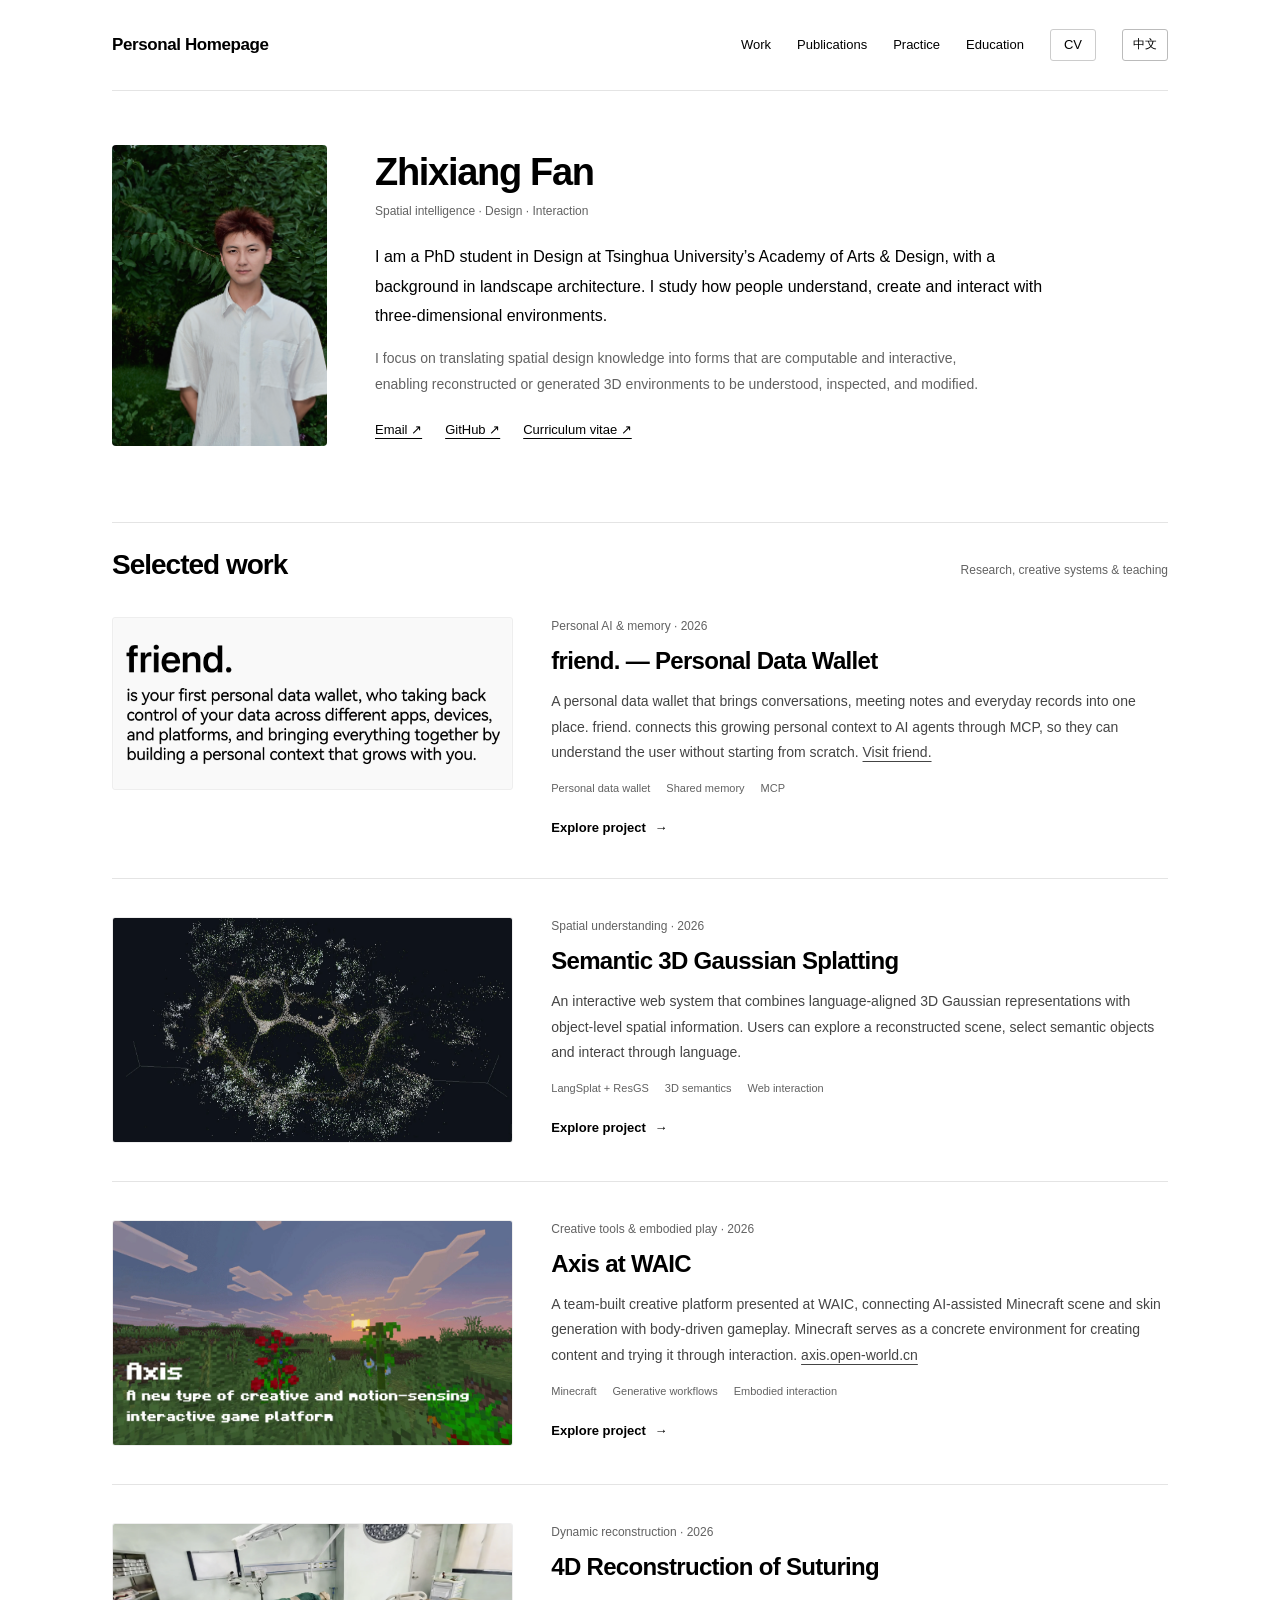
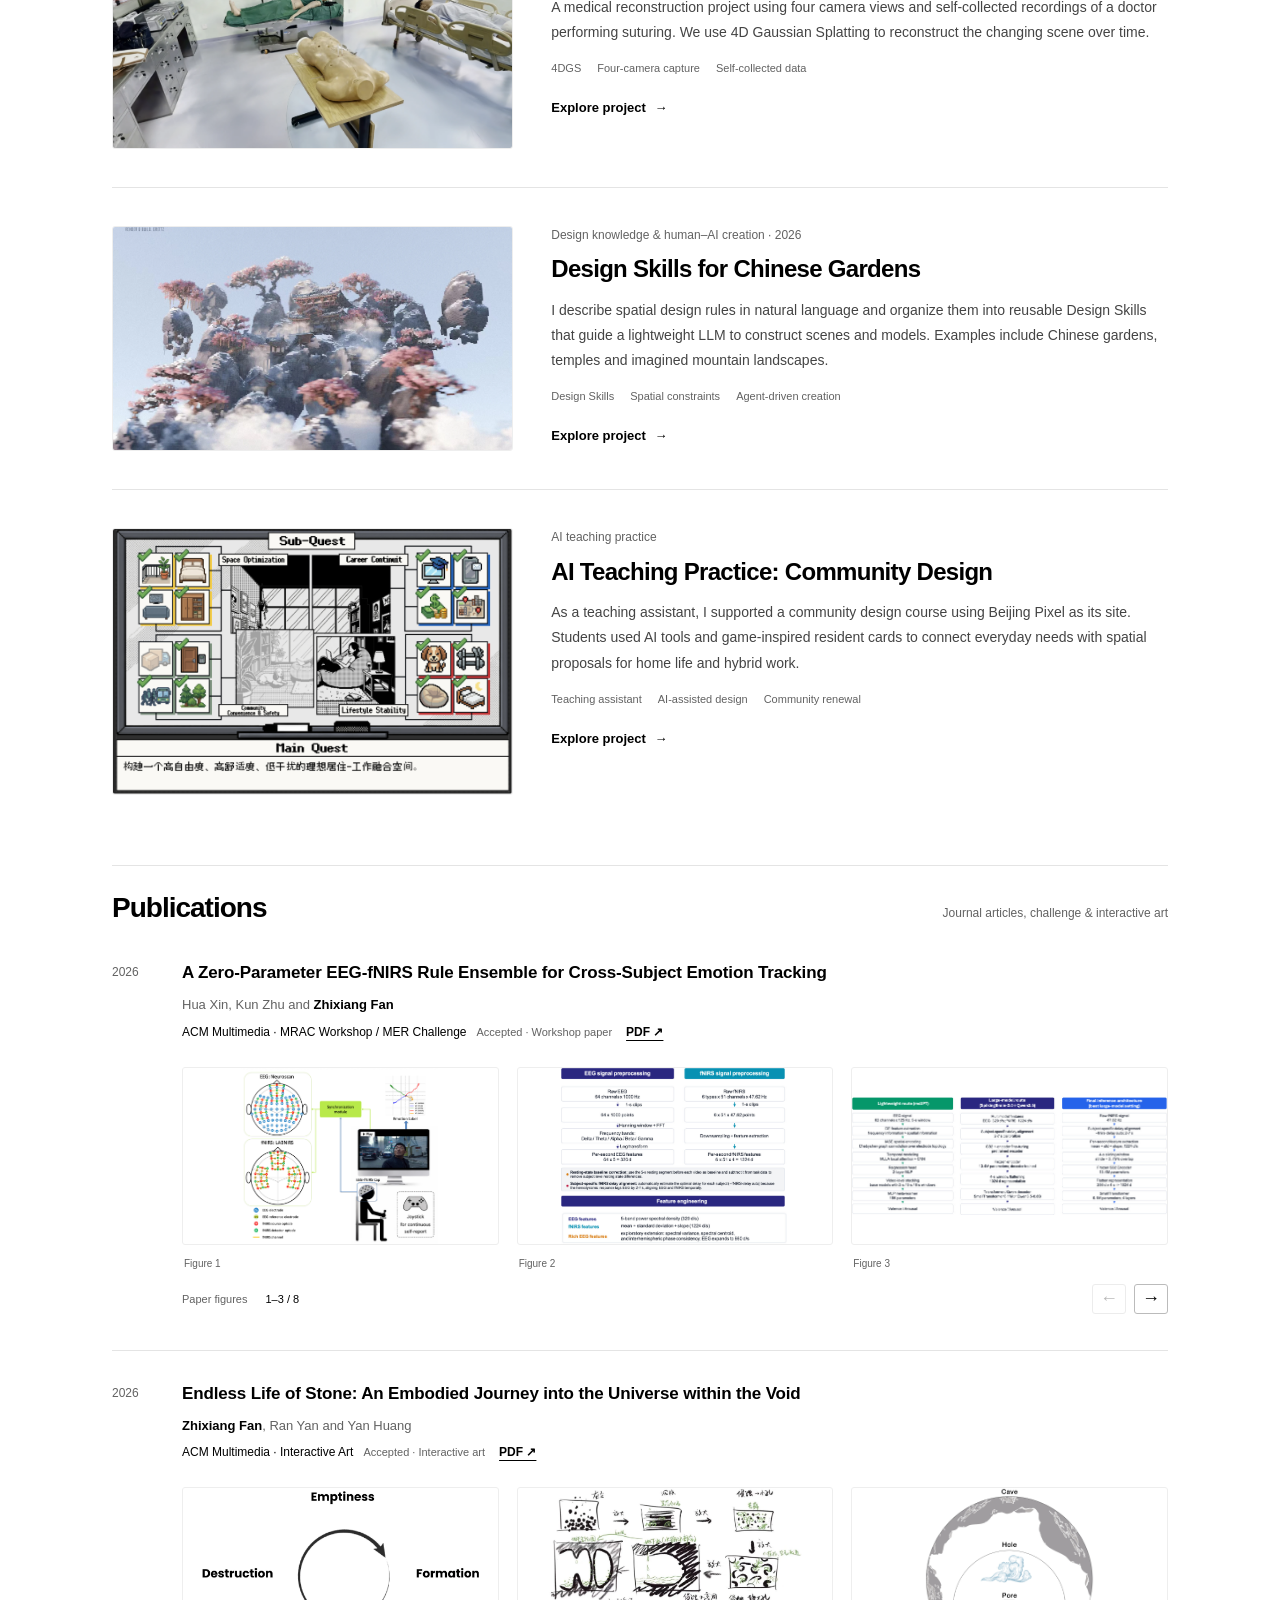
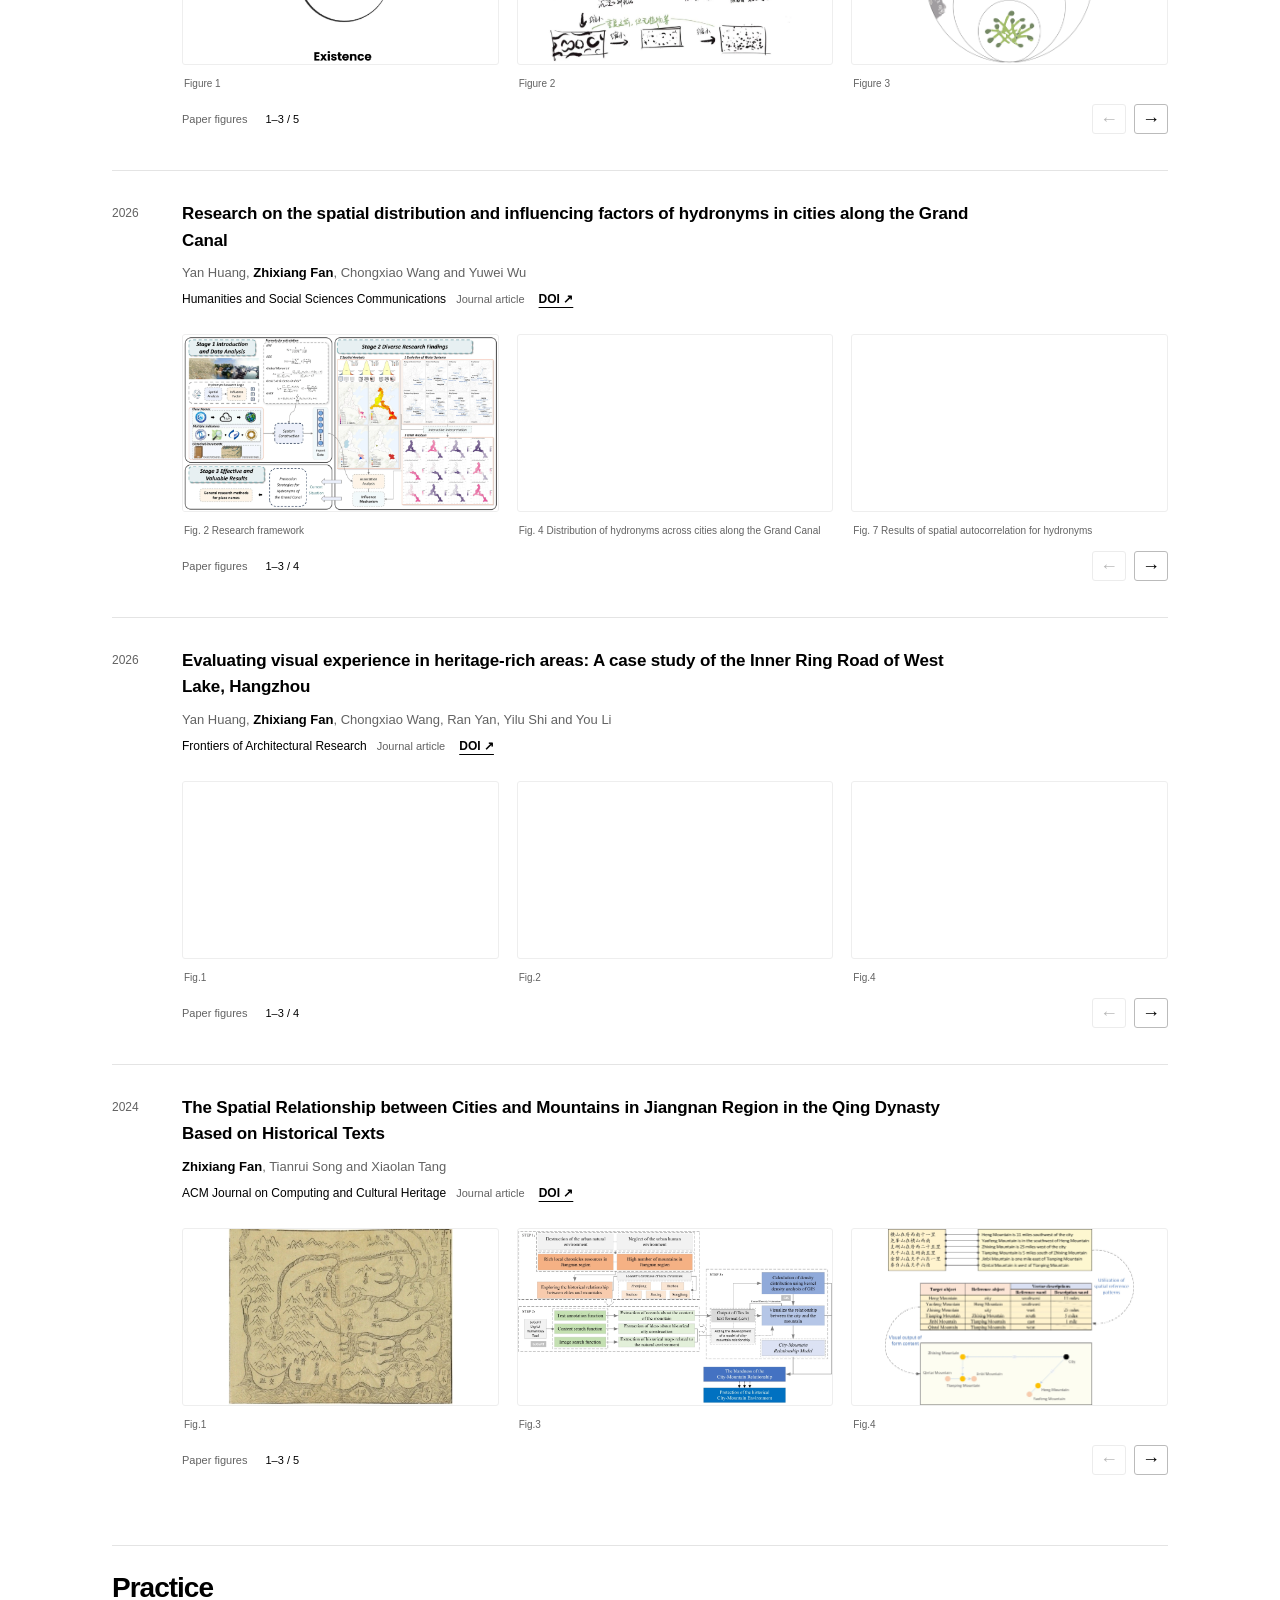
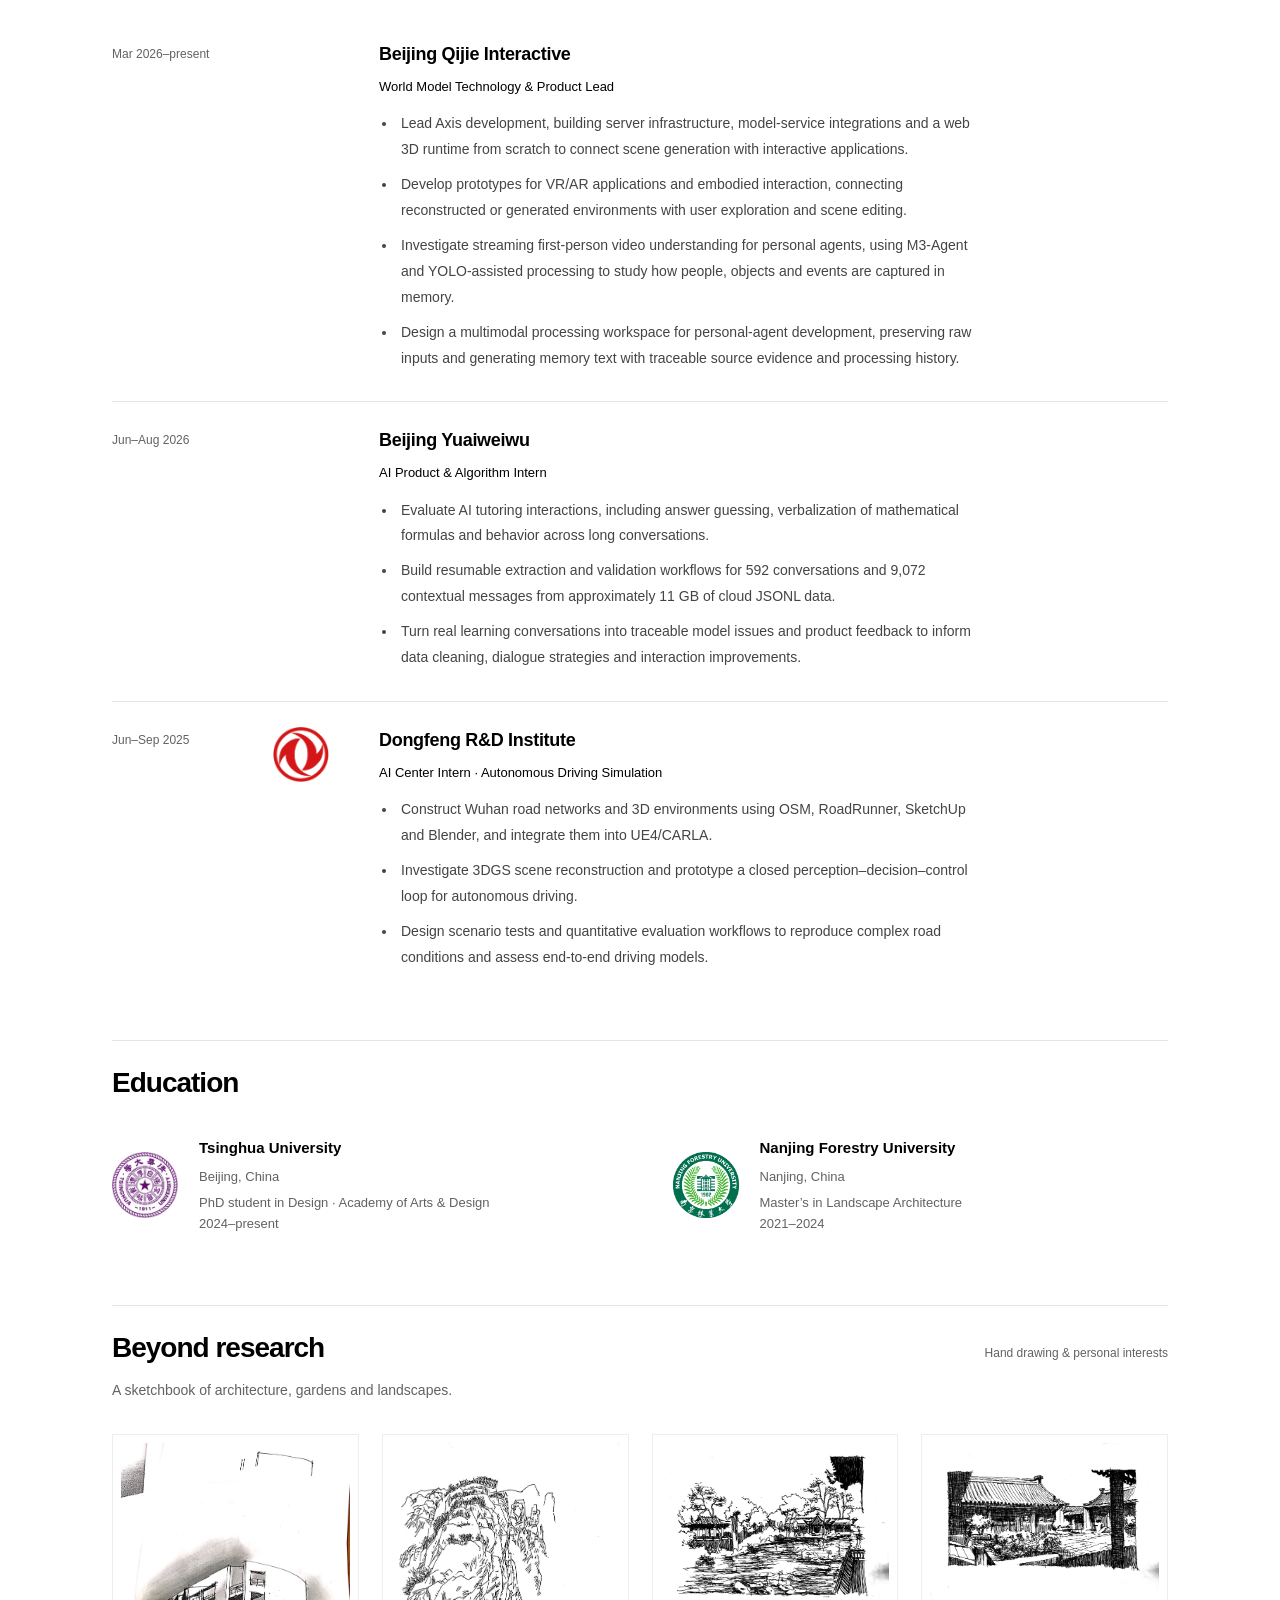
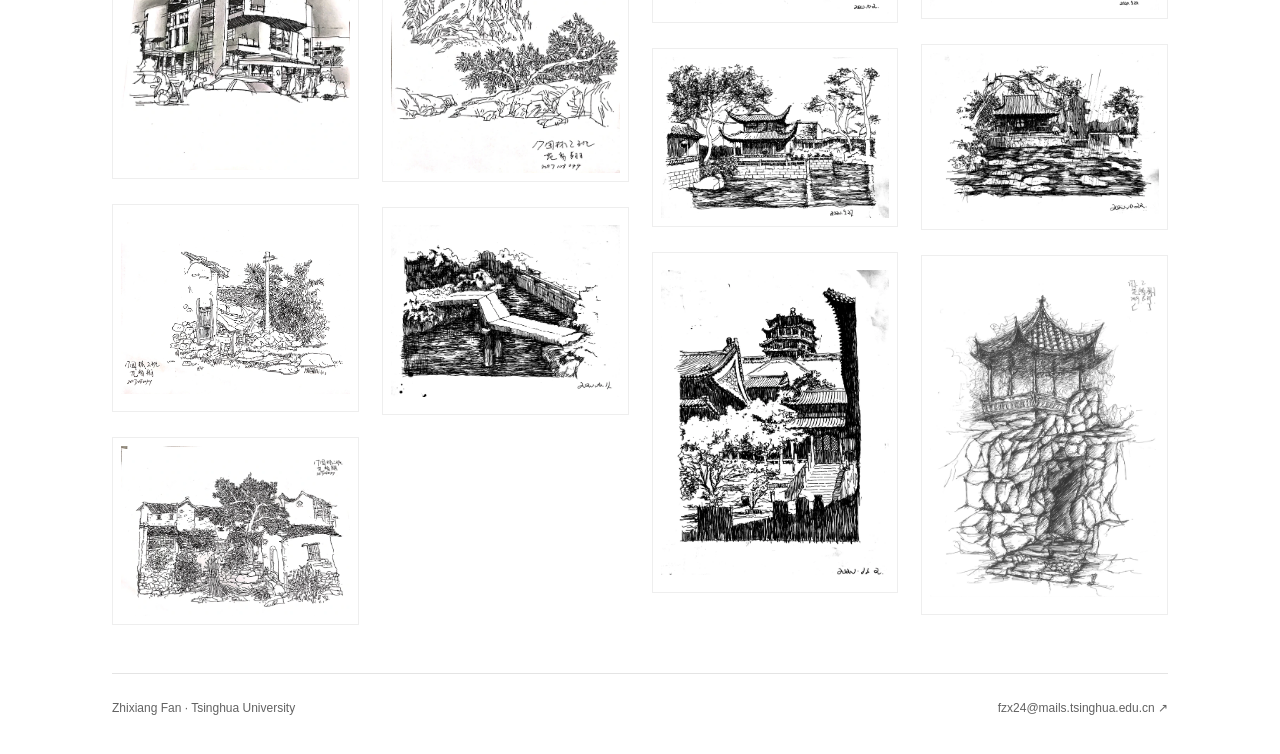
==== commit 9be4b26b: "Add Chinese language switch, translations and persistent preference" ====
--- a/index.html
+++ b/index.html
@@ -2,7 +2,7 @@
 <html lang="en"><head><meta charset="utf-8"><meta name="viewport" content="width=device-width, initial-scale=1">
 <title>Zhixiang Fan · Spatial Intelligence &amp; Design</title><meta name="description" content="I am a PhD student in Design at Tsinghua University’s Academy of Arts &amp; Design, with a background in landscape architecture. I study how people understand, create and interact with three-dimensional environments.">
 <meta name="theme-color" content="#ffffff"><meta property="og:type" content="website"><meta property="og:title" content="Zhixiang Fan · Spatial Intelligence &amp; Design"><meta property="og:description" content="I am a PhD student in Design at Tsinghua University’s Academy of Arts &amp; Design, with a background in landscape architecture. I study how people understand, create and interact with three-dimensional environments.">
-<link rel="canonical" href="https://char1ss.github.io/"><link rel="icon" href="favicon.svg" type="image/svg+xml"><link rel="stylesheet" href="styles.css"><script src="gallery.js" defer></script></head>
+<link rel="canonical" href="https://char1ss.github.io/"><link rel="icon" href="favicon.svg" type="image/svg+xml"><link rel="stylesheet" href="styles.css?v=bilingual-1"><script src="gallery.js?v=bilingual-1" defer></script></head>
 <body><a class="skip" href="#main">Skip to content</a><div class="wrap">
 <header class="header"><a class="wordmark" href="./">Personal Homepage</a>
 <nav aria-label="Main navigation"><a href="./#work">Work</a><a href="./#publications">Publications</a><a href="./#practice">Practice</a><a href="./#about">Education</a><a class="nav-cv" href="assets/zhixiang-fan-cv.pdf">CV</a></nav></header><main id="main"><section class="hero profile-hero" aria-labelledby="name"><img class="profile-photo" src="assets/profile/zhixiang-fan-original.jpg" alt="Portrait of Zhixiang Fan" width="1733" height="2428" fetchpriority="high"><div class="profile-text"><h1 id="name">Zhixiang Fan</h1><p class="eyebrow">Spatial intelligence · Design · Interaction</p><p class="intro">I am a PhD student in Design at Tsinghua University’s Academy of Arts &amp; Design, with a background in landscape architecture. I study how people understand, create and interact with three-dimensional environments.</p><p class="research-intro">I focus on translating spatial design knowledge into forms that are computable and interactive, enabling reconstructed or generated 3D environments to be understood, inspected, and modified.</p><div class="contact-links"><a href="mailto:fzx24@mails.tsinghua.edu.cn">Email ↗</a><a href="https://github.com/Char1ss">GitHub ↗</a><a href="assets/zhixiang-fan-cv.pdf">Curriculum vitae ↗</a></div></div></section>
--- a/styles.css
+++ b/styles.css
@@ -21,7 +21,16 @@
 .project-visual .project-cover{aspect-ratio:16/9;object-fit:cover}
 
 /* Preserve the teaching task card and its text edge to edge. */
-.project-visual[href="projects/ai-teaching-practice/"] .project-cover{aspect-ratio:904/600}
+.project-visual[href^="projects/ai-teaching-practice/"] .project-cover{aspect-ratio:904/600}
 
 /* Keep every line of the friend. wordmark cover visible. */
-.project-visual[href="projects/friend/"] .project-cover{aspect-ratio:2484/1066;object-fit:contain}
+.project-visual[href^="projects/friend/"] .project-cover{aspect-ratio:2484/1066;object-fit:contain}
+
+/* Language control shares the navigation rhythm in both languages. */
+.language-toggle{font:inherit;font-size:12px;color:var(--ink);background:white;border:1px solid #bbb;border-radius:3px;padding:5px 10px;white-space:nowrap;cursor:pointer}
+.language-toggle:hover{background:#f3f3f3}.language-toggle:focus-visible{outline:2px solid #000;outline-offset:4px}
+html:lang(zh-CN) body{font-family:Inter,-apple-system,BlinkMacSystemFont,"Segoe UI","PingFang SC","Microsoft YaHei",sans-serif}
+html:lang(zh-CN) .project-hero h1{line-height:1.4;letter-spacing:-.5px}
+html:lang(zh-CN) .project h3{line-height:1.5;letter-spacing:0}
+html:lang(zh-CN) .project-summary,html:lang(zh-CN) .project-copy p{line-height:1.95}
+@media(max-width:600px){nav{gap:12px}.language-toggle{font-size:12px;padding:3px 9px}}
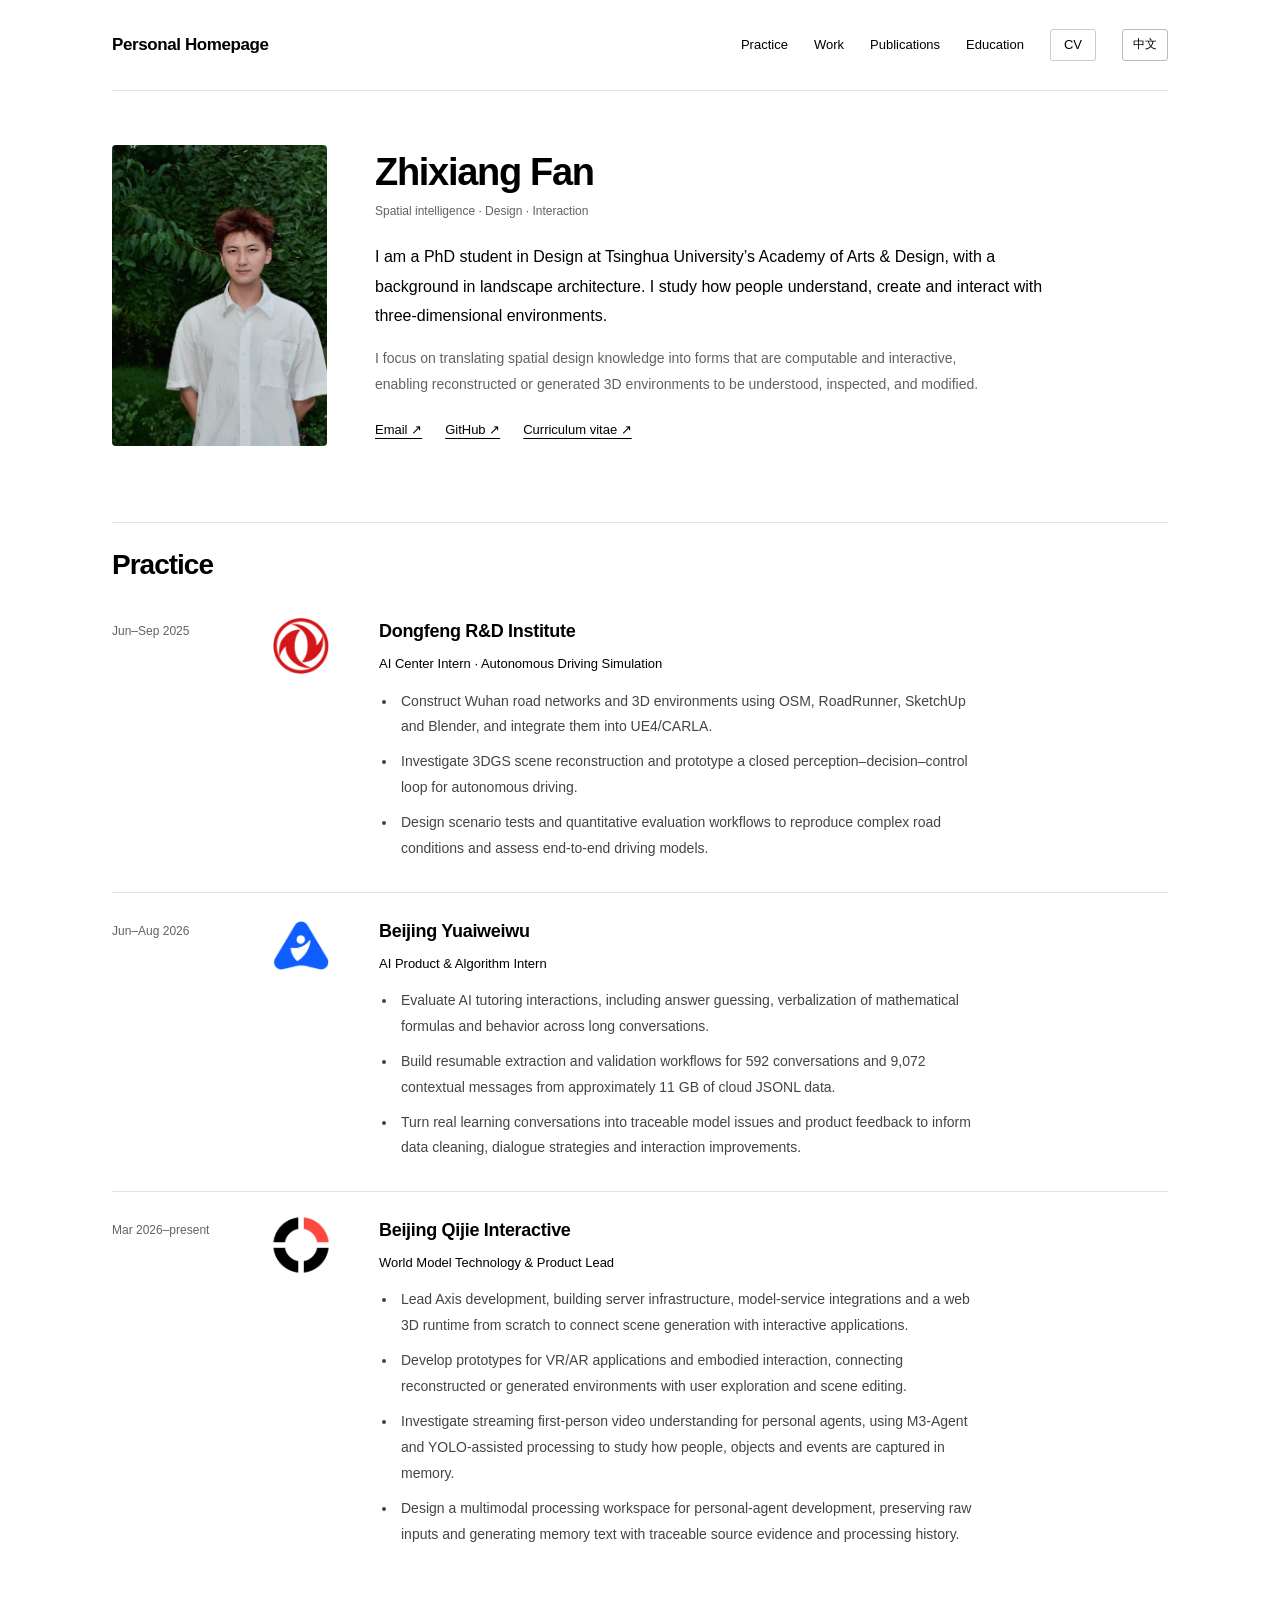
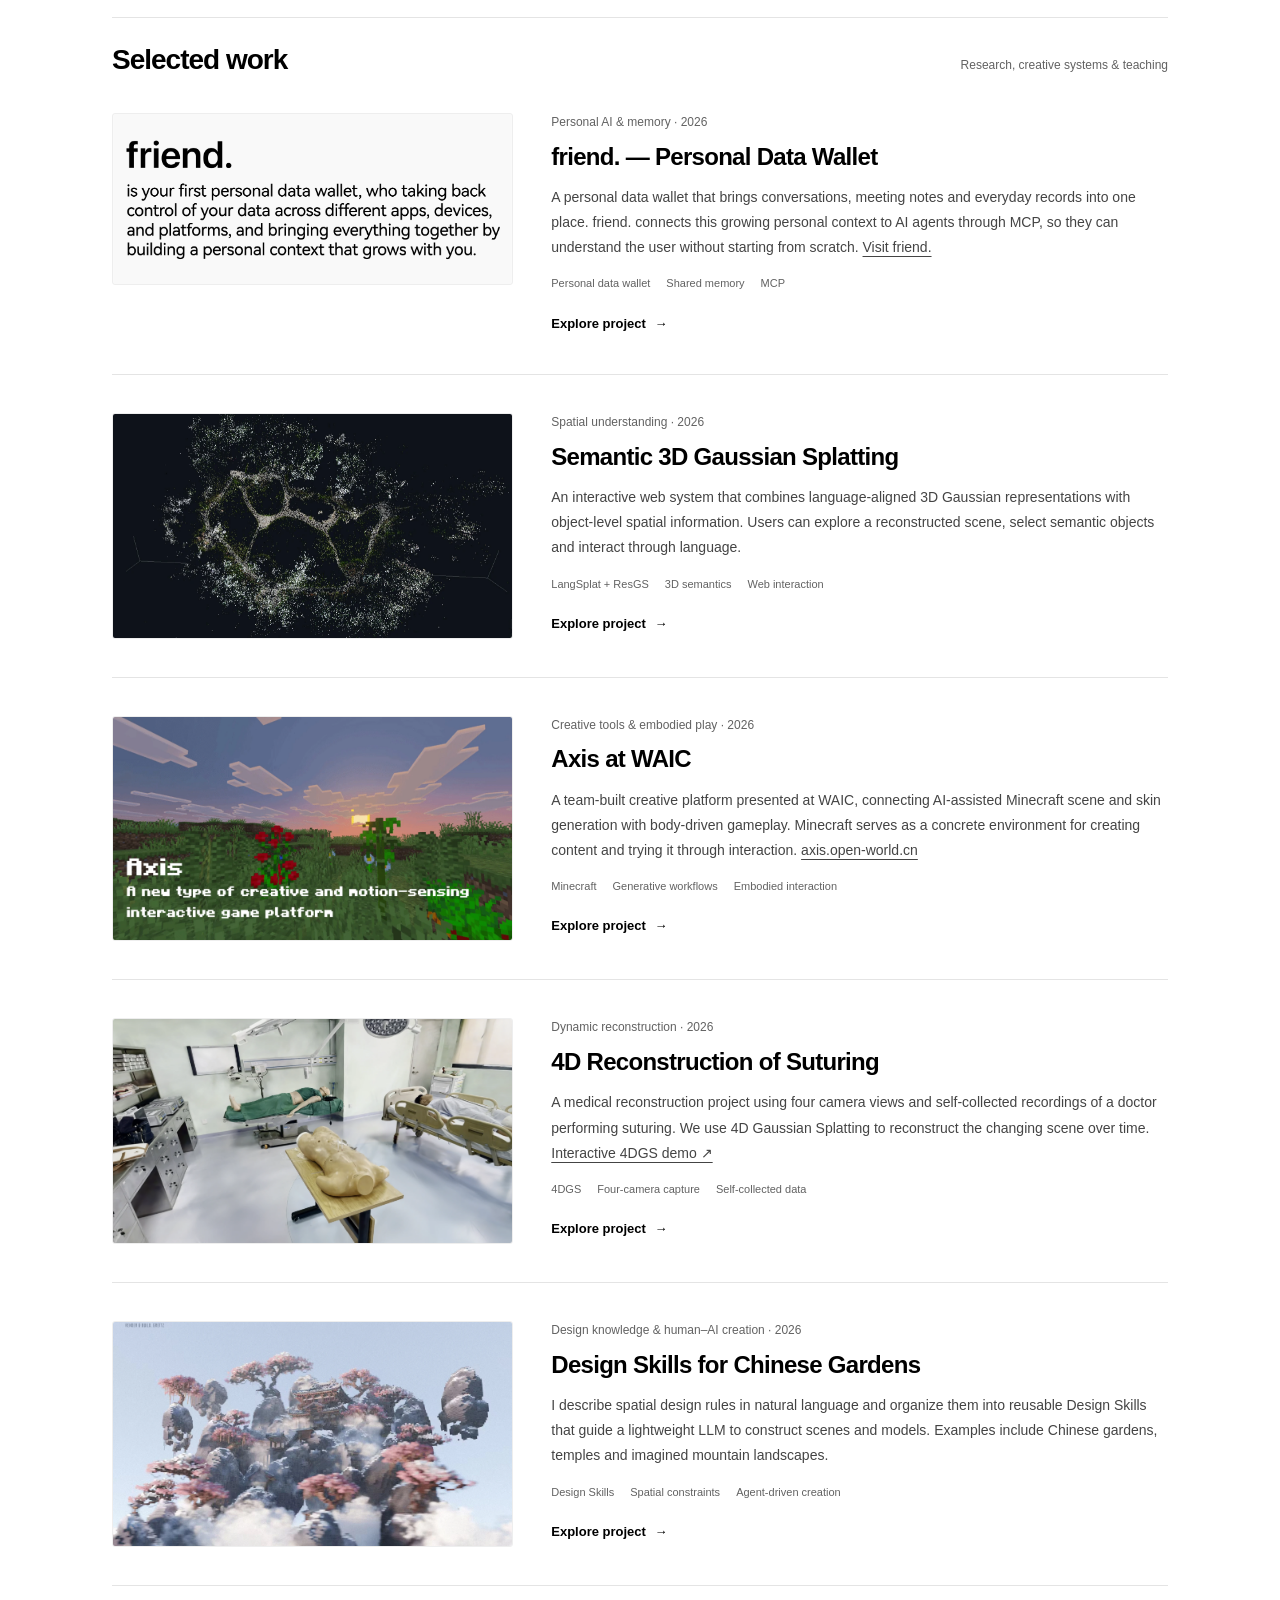
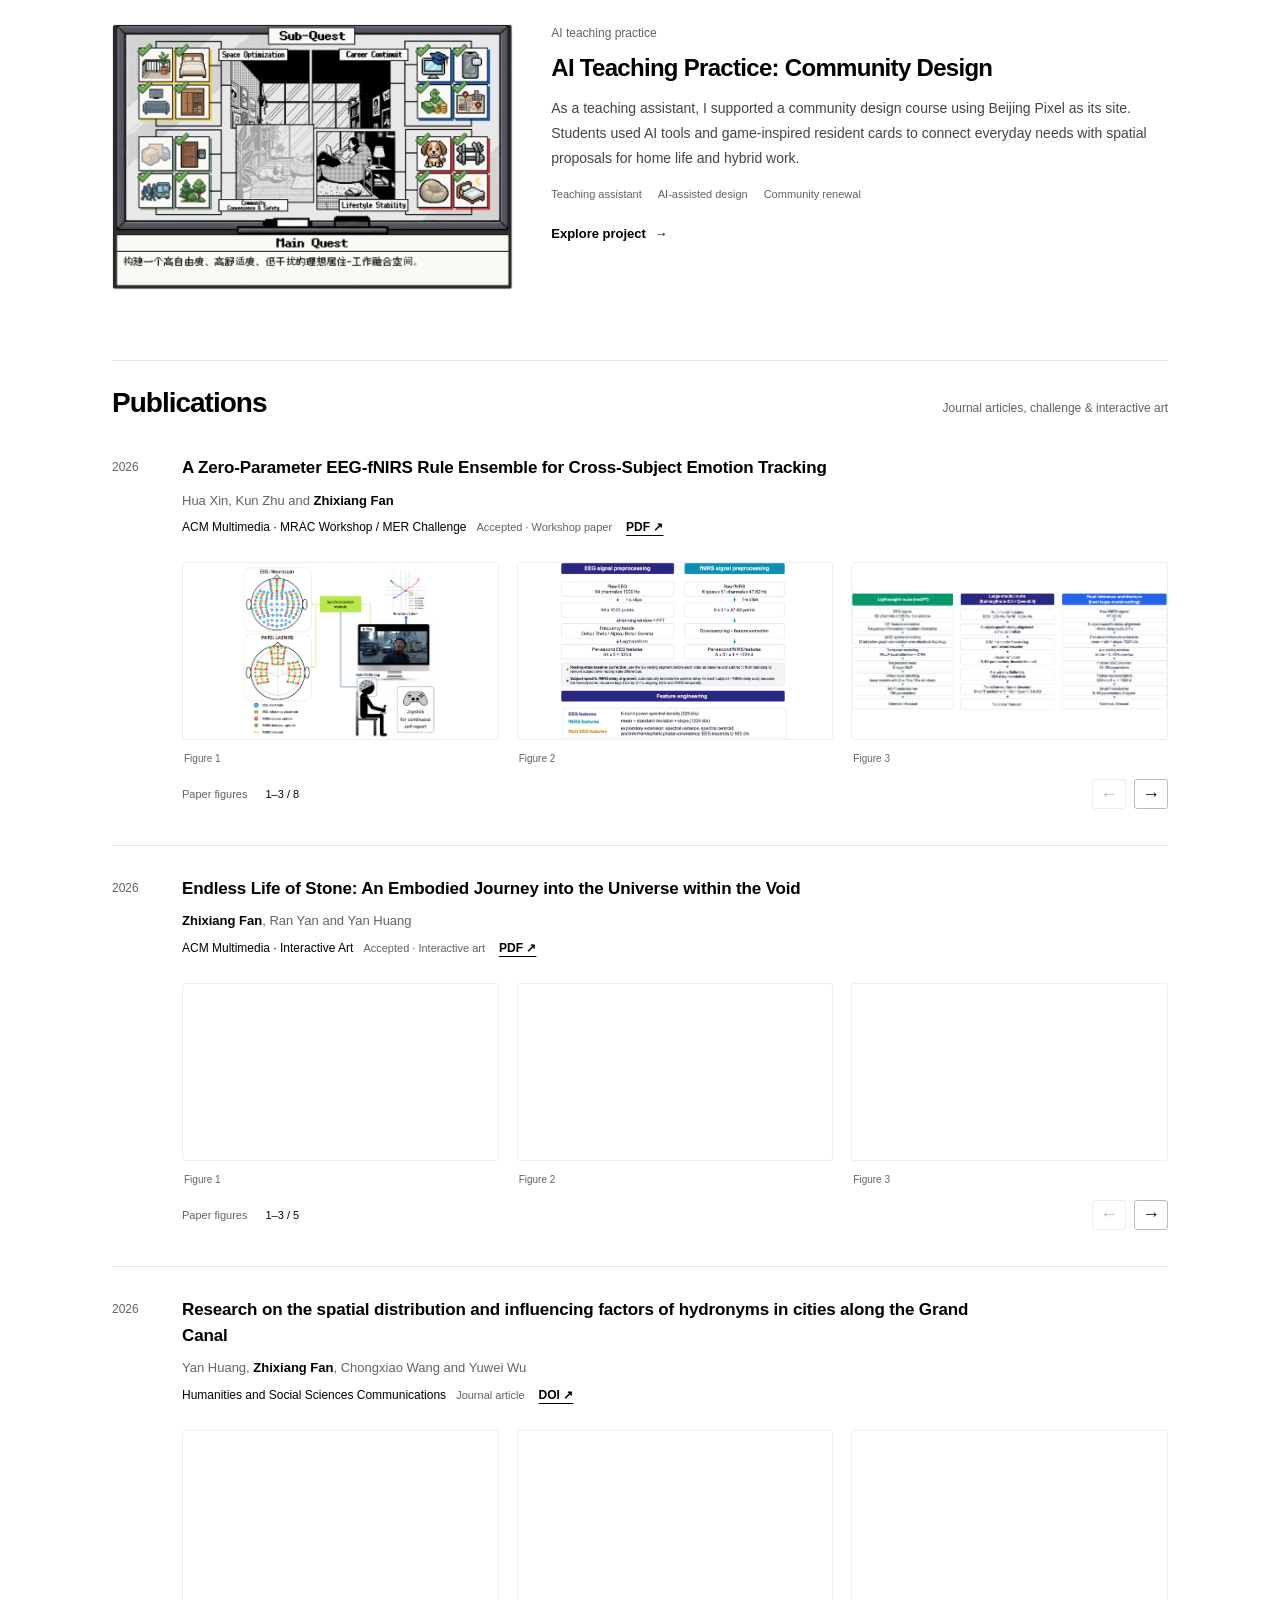
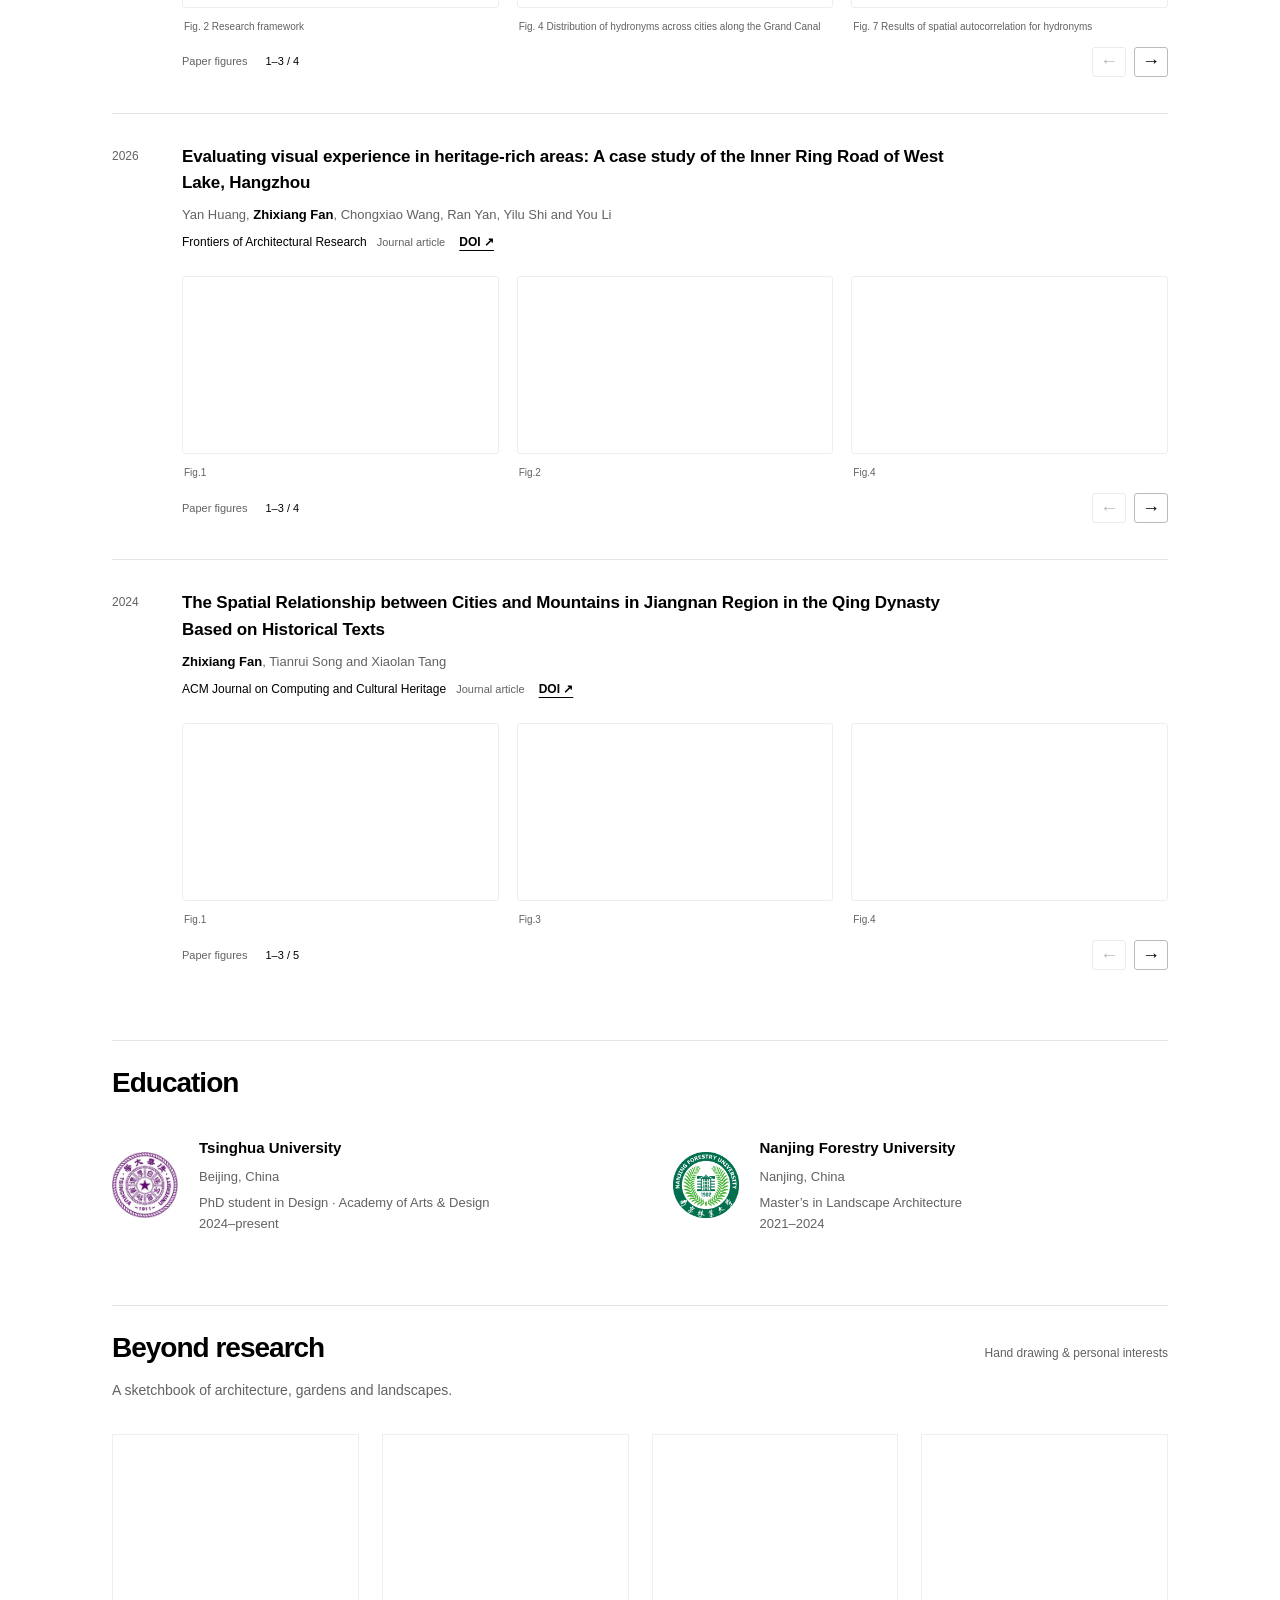
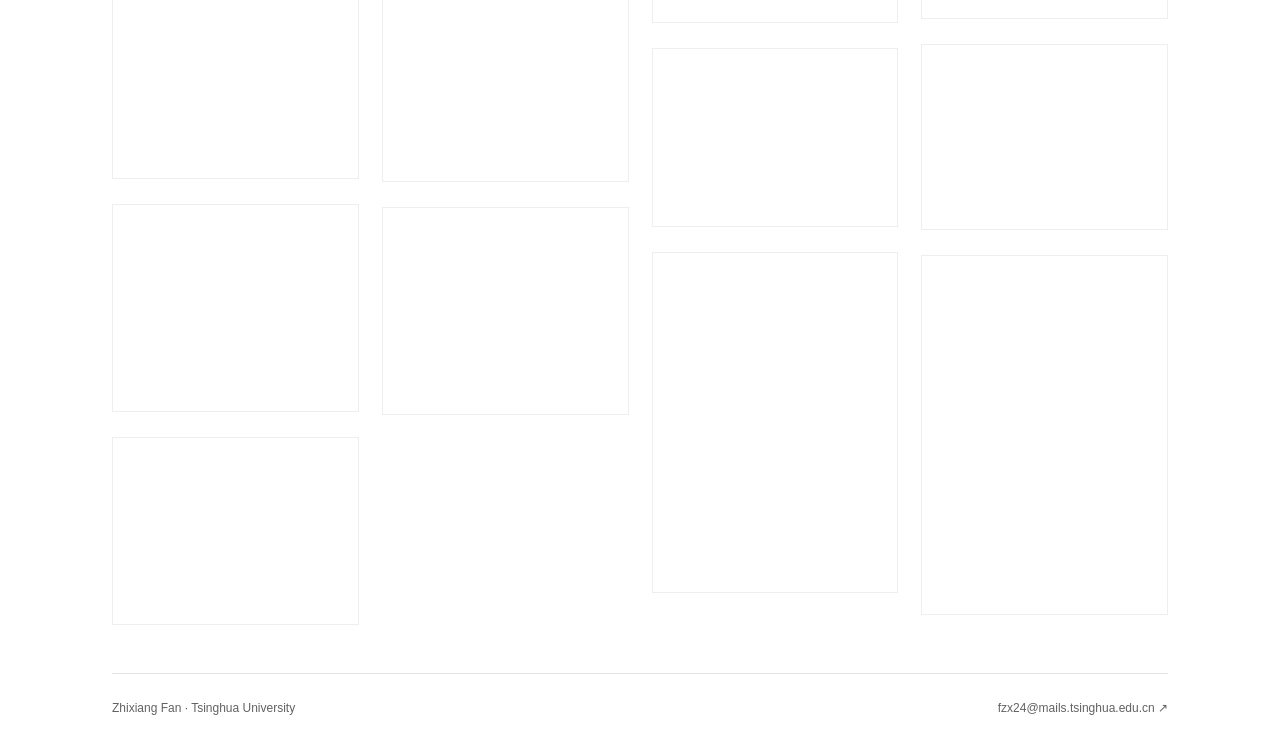
==== commit 4de2de55: "Put practice first and integrate project frameworks" ====
--- a/index.html
+++ b/index.html
@@ -2,11 +2,11 @@
 <html lang="en"><head><meta charset="utf-8"><meta name="viewport" content="width=device-width, initial-scale=1">
 <title>Zhixiang Fan · Spatial Intelligence &amp; Design</title><meta name="description" content="I am a PhD student in Design at Tsinghua University’s Academy of Arts &amp; Design, with a background in landscape architecture. I study how people understand, create and interact with three-dimensional environments.">
 <meta name="theme-color" content="#ffffff"><meta property="og:type" content="website"><meta property="og:title" content="Zhixiang Fan · Spatial Intelligence &amp; Design"><meta property="og:description" content="I am a PhD student in Design at Tsinghua University’s Academy of Arts &amp; Design, with a background in landscape architecture. I study how people understand, create and interact with three-dimensional environments.">
-<link rel="canonical" href="https://char1ss.github.io/"><link rel="icon" href="favicon.svg" type="image/svg+xml"><link rel="stylesheet" href="styles.css?v=bilingual-1"><script src="gallery.js?v=bilingual-1" defer></script></head>
+<link rel="canonical" href="https://char1ss.github.io/"><link rel="icon" href="favicon.svg" type="image/svg+xml"><link rel="stylesheet" href="styles.css?v=frameworks-20261105"><script src="gallery.js?v=frameworks-20261105" defer></script></head>
 <body><a class="skip" href="#main">Skip to content</a><div class="wrap">
 <header class="header"><a class="wordmark" href="./">Personal Homepage</a>
-<nav aria-label="Main navigation"><a href="./#work">Work</a><a href="./#publications">Publications</a><a href="./#practice">Practice</a><a href="./#about">Education</a><a class="nav-cv" href="assets/zhixiang-fan-cv.pdf">CV</a></nav></header><main id="main"><section class="hero profile-hero" aria-labelledby="name"><img class="profile-photo" src="assets/profile/zhixiang-fan-original.jpg" alt="Portrait of Zhixiang Fan" width="1733" height="2428" fetchpriority="high"><div class="profile-text"><h1 id="name">Zhixiang Fan</h1><p class="eyebrow">Spatial intelligence · Design · Interaction</p><p class="intro">I am a PhD student in Design at Tsinghua University’s Academy of Arts &amp; Design, with a background in landscape architecture. I study how people understand, create and interact with three-dimensional environments.</p><p class="research-intro">I focus on translating spatial design knowledge into forms that are computable and interactive, enabling reconstructed or generated 3D environments to be understood, inspected, and modified.</p><div class="contact-links"><a href="mailto:fzx24@mails.tsinghua.edu.cn">Email ↗</a><a href="https://github.com/Char1ss">GitHub ↗</a><a href="assets/zhixiang-fan-cv.pdf">Curriculum vitae ↗</a></div></div></section>
-<section class="section" id="work" aria-labelledby="work-title"><div class="section-title"><h2 id="work-title">Selected work</h2><span>Research, creative systems & teaching</span></div><article class="project"><a class="project-visual" href="projects/friend/" tabindex="-1" aria-hidden="true"><img class="project-cover" src="assets/projects/friend/cover.png" alt="Personal data ownership and shared context for AI agents" width="640" height="400" loading="lazy"></a><div><p class="project-category">Personal AI &amp; memory · 2026</p><h3><a href="projects/friend/">friend. — Personal Data Wallet</a></h3><p class="project-summary">A personal data wallet that brings conversations, meeting notes and everyday records into one place. friend. connects this growing personal context to AI agents through MCP, so they can understand the user without starting from scratch. <a href="https://friend.open-world.cn/">Visit friend.</a></p><ul class="tags" aria-label="Topics"><li>Personal data wallet</li><li>Shared memory</li><li>MCP</li></ul><a class="project-link" href="projects/friend/">Explore project <span aria-hidden="true">→</span><span class="sr-only"></span></a></div></article><article class="project"><a class="project-visual" href="projects/semantic-3dgs/" tabindex="-1" aria-hidden="true"><img class="project-cover" src="assets/projects/semantic-3dgs/cover.webp" alt="Scene exploration and semantic selection" width="640" height="400" loading="lazy"></a><div><p class="project-category">Spatial understanding · 2026</p><h3><a href="projects/semantic-3dgs/">Semantic 3D Gaussian Splatting</a></h3><p class="project-summary">An interactive web system that combines language-aligned 3D Gaussian representations with object-level spatial information. Users can explore a reconstructed scene, select semantic objects and interact through language.</p><ul class="tags" aria-label="Topics"><li>LangSplat + ResGS</li><li>3D semantics</li><li>Web interaction</li></ul><a class="project-link" href="projects/semantic-3dgs/">Explore project <span aria-hidden="true">→</span><span class="sr-only"></span></a></div></article><article class="project"><a class="project-visual" href="projects/axis-waic/" tabindex="-1" aria-hidden="true"><img class="project-cover" src="assets/projects/axis-waic/cover.webp" alt="Scenes, character skins and body-driven play" width="640" height="400" loading="lazy"></a><div><p class="project-category">Creative tools &amp; embodied play · 2026</p><h3><a href="projects/axis-waic/">Axis at WAIC</a></h3><p class="project-summary">A team-built creative platform presented at WAIC, connecting AI-assisted Minecraft scene and skin generation with body-driven gameplay. Minecraft serves as a concrete environment for creating content and trying it through interaction. <a href="https://axis.open-world.cn">axis.open-world.cn</a></p><ul class="tags" aria-label="Topics"><li>Minecraft</li><li>Generative workflows</li><li>Embodied interaction</li></ul><a class="project-link" href="projects/axis-waic/">Explore project <span aria-hidden="true">→</span><span class="sr-only"></span></a></div></article><article class="project"><a class="project-visual" href="projects/surgical-4dgs/" tabindex="-1" aria-hidden="true"><img class="project-cover" src="assets/projects/surgical-4dgs/cover.webp" alt="Capture setup and reconstructed suturing sequence" width="640" height="400" loading="lazy"></a><div><p class="project-category">Dynamic reconstruction · 2026</p><h3><a href="projects/surgical-4dgs/">4D Reconstruction of Suturing</a></h3><p class="project-summary">A medical reconstruction project using four camera views and self-collected recordings of a doctor performing suturing. We use 4D Gaussian Splatting to reconstruct the changing scene over time.</p><ul class="tags" aria-label="Topics"><li>4DGS</li><li>Four-camera capture</li><li>Self-collected data</li></ul><a class="project-link" href="projects/surgical-4dgs/">Explore project <span aria-hidden="true">→</span><span class="sr-only"></span></a></div></article><article class="project"><a class="project-visual" href="projects/garden-skills/" tabindex="-1" aria-hidden="true"><img class="project-cover" src="assets/projects/garden-skills/cover-v2.webp" alt="Design principles, generated scenes and local revision" width="640" height="400" loading="lazy"></a><div><p class="project-category">Design knowledge &amp; human–AI creation · 2026</p><h3><a href="projects/garden-skills/">Design Skills for Chinese Gardens</a></h3><p class="project-summary">I describe spatial design rules in natural language and organize them into reusable Design Skills that guide a lightweight LLM to construct scenes and models. Examples include Chinese gardens, temples and imagined mountain landscapes.</p><ul class="tags" aria-label="Topics"><li>Design Skills</li><li>Spatial constraints</li><li>Agent-driven creation</li></ul><a class="project-link" href="projects/garden-skills/">Explore project <span aria-hidden="true">→</span><span class="sr-only"></span></a></div></article><article class="project"><a class="project-visual" href="projects/ai-teaching-practice/" tabindex="-1" aria-hidden="true"><img class="project-cover" src="assets/projects/ai-teaching-practice/cover.png" alt="Beijing Pixel · home life and hybrid work · AI-assisted community design" width="640" height="400" loading="lazy"></a><div><p class="project-category">AI teaching practice</p><h3><a href="projects/ai-teaching-practice/">AI Teaching Practice: Community Design</a></h3><p class="project-summary">As a teaching assistant, I supported a community design course using Beijing Pixel as its site. Students used AI tools and game-inspired resident cards to connect everyday needs with spatial proposals for home life and hybrid work.</p><ul class="tags" aria-label="Topics"><li>Teaching assistant</li><li>AI-assisted design</li><li>Community renewal</li></ul><a class="project-link" href="projects/ai-teaching-practice/">Explore project <span aria-hidden="true">→</span><span class="sr-only"></span></a></div></article></section>
+<nav aria-label="Main navigation"><a href="./#practice">Practice</a><a href="./#work">Work</a><a href="./#publications">Publications</a><a href="./#about">Education</a><a class="nav-cv" href="assets/zhixiang-fan-cv.pdf">CV</a></nav></header><main id="main"><section class="hero profile-hero" aria-labelledby="name"><img class="profile-photo" src="assets/profile/zhixiang-fan-original.jpg" alt="Portrait of Zhixiang Fan" width="1733" height="2428" fetchpriority="high"><div class="profile-text"><h1 id="name">Zhixiang Fan</h1><p class="eyebrow">Spatial intelligence · Design · Interaction</p><p class="intro">I am a PhD student in Design at Tsinghua University’s Academy of Arts &amp; Design, with a background in landscape architecture. I study how people understand, create and interact with three-dimensional environments.</p><p class="research-intro">I focus on translating spatial design knowledge into forms that are computable and interactive, enabling reconstructed or generated 3D environments to be understood, inspected, and modified.</p><div class="contact-links"><a href="mailto:fzx24@mails.tsinghua.edu.cn">Email ↗</a><a href="https://github.com/Char1ss">GitHub ↗</a><a href="assets/zhixiang-fan-cv.pdf">Curriculum vitae ↗</a></div></div></section>
+<section class="section" id="practice" aria-labelledby="practice-title"><div class="section-title"><h2 id="practice-title">Practice</h2></div><article class="experience"><span>Jun–Sep 2025</span><div class="experience-body"><div class="experience-heading"><span class="practice-logo"><img src="assets/practice/dongfeng.png" alt="" width="56" height="56" loading="lazy" decoding="async"></span><div><h3>Dongfeng R&amp;D Institute</h3><p class="role">AI Center Intern · Autonomous Driving Simulation</p></div></div><ul class="practice-tasks"><li>Construct Wuhan road networks and 3D environments using OSM, RoadRunner, SketchUp and Blender, and integrate them into UE4/CARLA.</li><li>Investigate 3DGS scene reconstruction and prototype a closed perception–decision–control loop for autonomous driving.</li><li>Design scenario tests and quantitative evaluation workflows to reproduce complex road conditions and assess end-to-end driving models.</li></ul></div></article><article class="experience"><span>Jun–Aug 2026</span><div class="experience-body"><div class="experience-heading"><span class="practice-logo"><img src="assets/practice/yuaiweiwu.png" alt="" width="56" height="56" loading="lazy" decoding="async"></span><div><h3>Beijing Yuaiweiwu</h3><p class="role">AI Product &amp; Algorithm Intern</p></div></div><ul class="practice-tasks"><li>Evaluate AI tutoring interactions, including answer guessing, verbalization of mathematical formulas and behavior across long conversations.</li><li>Build resumable extraction and validation workflows for 592 conversations and 9,072 contextual messages from approximately 11 GB of cloud JSONL data.</li><li>Turn real learning conversations into traceable model issues and product feedback to inform data cleaning, dialogue strategies and interaction improvements.</li></ul></div></article><article class="experience"><span>Mar 2026–present</span><div class="experience-body"><div class="experience-heading"><span class="practice-logo"><img src="assets/practice/qijie.jpg" alt="" width="56" height="56" loading="lazy" decoding="async"></span><div><h3>Beijing Qijie Interactive</h3><p class="role">World Model Technology &amp; Product Lead</p></div></div><ul class="practice-tasks"><li>Lead Axis development, building server infrastructure, model-service integrations and a web 3D runtime from scratch to connect scene generation with interactive applications.</li><li>Develop prototypes for VR/AR applications and embodied interaction, connecting reconstructed or generated environments with user exploration and scene editing.</li><li>Investigate streaming first-person video understanding for personal agents, using M3-Agent and YOLO-assisted processing to study how people, objects and events are captured in memory.</li><li>Design a multimodal processing workspace for personal-agent development, preserving raw inputs and generating memory text with traceable source evidence and processing history.</li></ul></div></article></section>
+<section class="section" id="work" aria-labelledby="work-title"><div class="section-title"><h2 id="work-title">Selected work</h2><span>Research, creative systems & teaching</span></div><article class="project"><a class="project-visual" href="projects/friend/" tabindex="-1" aria-hidden="true"><img class="project-cover" src="assets/projects/friend/cover.png" alt="Personal data ownership and shared context for AI agents" width="640" height="400" loading="lazy"></a><div><p class="project-category">Personal AI &amp; memory · 2026</p><h3><a href="projects/friend/">friend. — Personal Data Wallet</a></h3><p class="project-summary">A personal data wallet that brings conversations, meeting notes and everyday records into one place. friend. connects this growing personal context to AI agents through MCP, so they can understand the user without starting from scratch. <a href="https://friend.open-world.cn/">Visit friend.</a></p><ul class="tags" aria-label="Topics"><li>Personal data wallet</li><li>Shared memory</li><li>MCP</li></ul><a class="project-link" href="projects/friend/">Explore project <span aria-hidden="true">→</span><span class="sr-only"></span></a></div></article><article class="project"><a class="project-visual" href="projects/semantic-3dgs/" tabindex="-1" aria-hidden="true"><img class="project-cover" src="assets/projects/semantic-3dgs/cover.webp" alt="Scene exploration and semantic selection" width="640" height="400" loading="lazy"></a><div><p class="project-category">Spatial understanding · 2026</p><h3><a href="projects/semantic-3dgs/">Semantic 3D Gaussian Splatting</a></h3><p class="project-summary">An interactive web system that combines language-aligned 3D Gaussian representations with object-level spatial information. Users can explore a reconstructed scene, select semantic objects and interact through language.</p><ul class="tags" aria-label="Topics"><li>LangSplat + ResGS</li><li>3D semantics</li><li>Web interaction</li></ul><a class="project-link" href="projects/semantic-3dgs/">Explore project <span aria-hidden="true">→</span><span class="sr-only"></span></a></div></article><article class="project"><a class="project-visual" href="projects/axis-waic/" tabindex="-1" aria-hidden="true"><img class="project-cover" src="assets/projects/axis-waic/cover.webp" alt="Scenes, character skins and body-driven play" width="640" height="400" loading="lazy"></a><div><p class="project-category">Creative tools &amp; embodied play · 2026</p><h3><a href="projects/axis-waic/">Axis at WAIC</a></h3><p class="project-summary">A team-built creative platform presented at WAIC, connecting AI-assisted Minecraft scene and skin generation with body-driven gameplay. Minecraft serves as a concrete environment for creating content and trying it through interaction. <a href="https://axis.open-world.cn">axis.open-world.cn</a></p><ul class="tags" aria-label="Topics"><li>Minecraft</li><li>Generative workflows</li><li>Embodied interaction</li></ul><a class="project-link" href="projects/axis-waic/">Explore project <span aria-hidden="true">→</span><span class="sr-only"></span></a></div></article><article class="project"><a class="project-visual" href="projects/surgical-4dgs/" tabindex="-1" aria-hidden="true"><img class="project-cover" src="assets/projects/surgical-4dgs/cover.webp" alt="Capture setup and reconstructed suturing sequence" width="640" height="400" loading="lazy"></a><div><p class="project-category">Dynamic reconstruction · 2026</p><h3><a href="projects/surgical-4dgs/">4D Reconstruction of Suturing</a></h3><p class="project-summary">A medical reconstruction project using four camera views and self-collected recordings of a doctor performing suturing. We use 4D Gaussian Splatting to reconstruct the changing scene over time. <a href="https://demo3d.open-world.cn/4dgs/">Interactive 4DGS demo ↗</a></p><ul class="tags" aria-label="Topics"><li>4DGS</li><li>Four-camera capture</li><li>Self-collected data</li></ul><a class="project-link" href="projects/surgical-4dgs/">Explore project <span aria-hidden="true">→</span><span class="sr-only"></span></a></div></article><article class="project"><a class="project-visual" href="projects/garden-skills/" tabindex="-1" aria-hidden="true"><img class="project-cover" src="assets/projects/garden-skills/cover-v2.webp" alt="Design principles, generated scenes and local revision" width="640" height="400" loading="lazy"></a><div><p class="project-category">Design knowledge &amp; human–AI creation · 2026</p><h3><a href="projects/garden-skills/">Design Skills for Chinese Gardens</a></h3><p class="project-summary">I describe spatial design rules in natural language and organize them into reusable Design Skills that guide a lightweight LLM to construct scenes and models. Examples include Chinese gardens, temples and imagined mountain landscapes.</p><ul class="tags" aria-label="Topics"><li>Design Skills</li><li>Spatial constraints</li><li>Agent-driven creation</li></ul><a class="project-link" href="projects/garden-skills/">Explore project <span aria-hidden="true">→</span><span class="sr-only"></span></a></div></article><article class="project"><a class="project-visual" href="projects/ai-teaching-practice/" tabindex="-1" aria-hidden="true"><img class="project-cover" src="assets/projects/ai-teaching-practice/cover.png" alt="Beijing Pixel · home life and hybrid work · AI-assisted community design" width="640" height="400" loading="lazy"></a><div><p class="project-category">AI teaching practice</p><h3><a href="projects/ai-teaching-practice/">AI Teaching Practice: Community Design</a></h3><p class="project-summary">As a teaching assistant, I supported a community design course using Beijing Pixel as its site. Students used AI tools and game-inspired resident cards to connect everyday needs with spatial proposals for home life and hybrid work.</p><ul class="tags" aria-label="Topics"><li>Teaching assistant</li><li>AI-assisted design</li><li>Community renewal</li></ul><a class="project-link" href="projects/ai-teaching-practice/">Explore project <span aria-hidden="true">→</span><span class="sr-only"></span></a></div></article></section>
 <section class="section" id="publications" aria-labelledby="pub-title"><div class="section-title"><h2 id="pub-title">Publications</h2><span>Journal articles, challenge & interactive art</span></div><ol class="pub-list"><li class="publication"><span class="pub-year">2026</span><div><h3 class="pub-title">A Zero-Parameter EEG-fNIRS Rule Ensemble for Cross-Subject Emotion Tracking</h3><p class="pub-authors">Hua Xin, Kun Zhu and <strong>Zhixiang Fan</strong></p><p class="pub-venue">ACM Multimedia · MRAC Workshop / MER Challenge<span class="pub-status">Accepted · Workshop paper</span><a class="pub-link" href="assets/publications/emotion-tracking/paper.pdf" aria-label="Read PDF: A Zero-Parameter EEG-fNIRS Rule Ensemble for Cross-Subject Emotion Tracking">PDF ↗</a></p><section class="carousel compact" aria-label="A Zero-Parameter EEG-fNIRS Rule Ensemble for Cross-Subject Emotion Tracking figures"><div class="carousel-track" tabindex="0" aria-label="A Zero-Parameter EEG-fNIRS Rule Ensemble for Cross-Subject Emotion Tracking figures; use left and right arrow keys"><figure class="slide" role="group" aria-label="1 of 8"><a class="image-expand" href="assets/publications/emotion-tracking/eeg-figure-1.png" aria-haspopup="dialog" aria-label="Open full image: Figure 1"><img src="assets/publications/emotion-tracking/eeg-figure-1.png" alt="EEG-fNIRS emotion tracking — Figure 1" loading="lazy" decoding="async"></a><figcaption>Figure 1</figcaption></figure><figure class="slide" role="group" aria-label="2 of 8"><a class="image-expand" href="assets/publications/emotion-tracking/eeg-figure-2.jpg" aria-haspopup="dialog" aria-label="Open full image: Figure 2"><img src="assets/publications/emotion-tracking/eeg-figure-2.jpg" alt="EEG-fNIRS emotion tracking — Figure 2" loading="lazy" decoding="async"></a><figcaption>Figure 2</figcaption></figure><figure class="slide" role="group" aria-label="3 of 8"><a class="image-expand" href="assets/publications/emotion-tracking/eeg-figure-3.jpg" aria-haspopup="dialog" aria-label="Open full image: Figure 3"><img src="assets/publications/emotion-tracking/eeg-figure-3.jpg" alt="EEG-fNIRS emotion tracking — Figure 3" loading="lazy" decoding="async"></a><figcaption>Figure 3</figcaption></figure><figure class="slide" role="group" aria-label="4 of 8"><a class="image-expand" href="assets/publications/emotion-tracking/eeg-figure-6.jpg" aria-haspopup="dialog" aria-label="Open full image: Figure 6"><img src="assets/publications/emotion-tracking/eeg-figure-6.jpg" alt="EEG-fNIRS emotion tracking — Figure 6" loading="lazy" decoding="async"></a><figcaption>Figure 6</figcaption></figure><figure class="slide" role="group" aria-label="5 of 8"><a class="image-expand" href="assets/publications/emotion-tracking/figure-original-1.png" aria-haspopup="dialog" aria-label="Open full image: Figure 1"><img src="assets/publications/emotion-tracking/figure-original-1.png" alt="A Zero-Parameter EEG-fNIRS Rule Ensemble for Cross-Subject Emotion Tracking — Figure 1" loading="lazy" decoding="async"></a><figcaption>Figure 1</figcaption></figure><figure class="slide" role="group" aria-label="6 of 8"><a class="image-expand" href="assets/publications/emotion-tracking/figure-original-2.png" aria-haspopup="dialog" aria-label="Open full image: Figure 2"><img src="assets/publications/emotion-tracking/figure-original-2.png" alt="A Zero-Parameter EEG-fNIRS Rule Ensemble for Cross-Subject Emotion Tracking — Figure 2" loading="lazy" decoding="async"></a><figcaption>Figure 2</figcaption></figure><figure class="slide" role="group" aria-label="7 of 8"><a class="image-expand" href="assets/publications/emotion-tracking/figure-original-3.png" aria-haspopup="dialog" aria-label="Open full image: Figure 3"><img src="assets/publications/emotion-tracking/figure-original-3.png" alt="A Zero-Parameter EEG-fNIRS Rule Ensemble for Cross-Subject Emotion Tracking — Figure 3" loading="lazy" decoding="async"></a><figcaption>Figure 3</figcaption></figure><figure class="slide" role="group" aria-label="8 of 8"><a class="image-expand" href="assets/publications/emotion-tracking/figure-original-4.png" aria-haspopup="dialog" aria-label="Open full image: Figure 4"><img src="assets/publications/emotion-tracking/figure-original-4.png" alt="A Zero-Parameter EEG-fNIRS Rule Ensemble for Cross-Subject Emotion Tracking — Figure 4" loading="lazy" decoding="async"></a><figcaption>Figure 4</figcaption></figure></div><div class="carousel-bar"><span class="gallery-hint">Paper figures <span class="gallery-count" aria-live="polite">1 / 8</span></span><div class="carousel-buttons"><button type="button" class="prev" aria-label="Previous slide" disabled>←</button><button type="button" class="next" aria-label="Next slide">→</button></div></div></section></div></li><li class="publication"><span class="pub-year">2026</span><div><h3 class="pub-title">Endless Life of Stone: An Embodied Journey into the Universe within the Void</h3><p class="pub-authors"><strong>Zhixiang Fan</strong>, Ran Yan and Yan Huang</p><p class="pub-venue">ACM Multimedia · Interactive Art<span class="pub-status">Accepted · Interactive art</span><a class="pub-link" href="assets/publications/stone/paper.pdf" aria-label="Read PDF: Endless Life of Stone: An Embodied Journey into the Universe within the Void">PDF ↗</a></p><section class="carousel compact" aria-label="Endless Life of Stone: An Embodied Journey into the Universe within the Void figures"><div class="carousel-track" tabindex="0" aria-label="Endless Life of Stone: An Embodied Journey into the Universe within the Void figures; use left and right arrow keys"><figure class="slide" role="group" aria-label="1 of 5"><a class="image-expand" href="assets/publications/stone/figure-01.webp" aria-haspopup="dialog" aria-label="Open full image: Figure 1"><img src="assets/publications/stone/figure-01.webp" alt="Endless Life of Stone: An Embodied Journey into the Universe within the Void — Figure 1" loading="lazy" decoding="async"></a><figcaption>Figure 1</figcaption></figure><figure class="slide" role="group" aria-label="2 of 5"><a class="image-expand" href="assets/publications/stone/figure-03.webp" aria-haspopup="dialog" aria-label="Open full image: Figure 2"><img src="assets/publications/stone/figure-03.webp" alt="Endless Life of Stone: An Embodied Journey into the Universe within the Void — Figure 2" loading="lazy" decoding="async"></a><figcaption>Figure 2</figcaption></figure><figure class="slide" role="group" aria-label="3 of 5"><a class="image-expand" href="assets/publications/stone/figure-04.webp" aria-haspopup="dialog" aria-label="Open full image: Figure 3"><img src="assets/publications/stone/figure-04.webp" alt="Endless Life of Stone: An Embodied Journey into the Universe within the Void — Figure 3" loading="lazy" decoding="async"></a><figcaption>Figure 3</figcaption></figure><figure class="slide" role="group" aria-label="4 of 5"><a class="image-expand" href="assets/publications/stone/figure-05.webp" aria-haspopup="dialog" aria-label="Open full image: Figure 4"><img src="assets/publications/stone/figure-05.webp" alt="Endless Life of Stone: An Embodied Journey into the Universe within the Void — Figure 4" loading="lazy" decoding="async"></a><figcaption>Figure 4</figcaption></figure><figure class="slide" role="group" aria-label="5 of 5"><a class="image-expand" href="assets/publications/stone/figure-06.webp" aria-haspopup="dialog" aria-label="Open full image: Figure 5"><img src="assets/publications/stone/figure-06.webp" alt="Endless Life of Stone: An Embodied Journey into the Universe within the Void — Figure 5" loading="lazy" decoding="async"></a><figcaption>Figure 5</figcaption></figure></div><div class="carousel-bar"><span class="gallery-hint">Paper figures <span class="gallery-count" aria-live="polite">1 / 5</span></span><div class="carousel-buttons"><button type="button" class="prev" aria-label="Previous slide" disabled>←</button><button type="button" class="next" aria-label="Next slide">→</button></div></div></section></div></li><li class="publication"><span class="pub-year">2026</span><div><h3 class="pub-title"><a href="https://doi.org/10.1057/s41599-026-07165-4">Research on the spatial distribution and influencing factors of hydronyms in cities along the Grand Canal</a></h3><p class="pub-authors">Yan Huang, <strong>Zhixiang Fan</strong>, Chongxiao Wang and Yuwei Wu</p><p class="pub-venue">Humanities and Social Sciences Communications<span class="pub-status">Journal article</span><a class="pub-link" href="https://doi.org/10.1057/s41599-026-07165-4" aria-label="DOI for Research on the spatial distribution and influencing factors of hydronyms in cities along the Grand Canal">DOI ↗</a></p><section class="carousel compact" aria-label="Research on the spatial distribution and influencing factors of hydronyms in cities along the Grand Canal figures"><div class="carousel-track" tabindex="0" aria-label="Research on the spatial distribution and influencing factors of hydronyms in cities along the Grand Canal figures; use left and right arrow keys"><figure class="slide" role="group" aria-label="1 of 4"><a class="image-expand" href="assets/publications/hydronyms/figure-01.webp" aria-haspopup="dialog" aria-label="Open full image: Fig. 2 Research framework"><img src="assets/publications/hydronyms/figure-01.webp" alt="Research on the spatial distribution and influencing factors of hydronyms in cities along the Grand Canal — Fig. 2 Research framework" loading="lazy" decoding="async"></a><figcaption>Fig. 2 Research framework</figcaption></figure><figure class="slide" role="group" aria-label="2 of 4"><a class="image-expand" href="assets/publications/hydronyms/figure-02.webp" aria-haspopup="dialog" aria-label="Open full image: Fig. 4 Distribution of hydronyms across cities along the Grand Canal"><img src="assets/publications/hydronyms/figure-02.webp" alt="Research on the spatial distribution and influencing factors of hydronyms in cities along the Grand Canal — Fig. 4 Distribution of hydronyms across cities along the Grand Canal" loading="lazy" decoding="async"></a><figcaption>Fig. 4 Distribution of hydronyms across cities along the Grand Canal</figcaption></figure><figure class="slide" role="group" aria-label="3 of 4"><a class="image-expand" href="assets/publications/hydronyms/figure-03.webp" aria-haspopup="dialog" aria-label="Open full image: Fig. 7 Results of spatial autocorrelation for hydronyms"><img src="assets/publications/hydronyms/figure-03.webp" alt="Research on the spatial distribution and influencing factors of hydronyms in cities along the Grand Canal — Fig. 7 Results of spatial autocorrelation for hydronyms" loading="lazy" decoding="async"></a><figcaption>Fig. 7 Results of spatial autocorrelation for hydronyms</figcaption></figure><figure class="slide" role="group" aria-label="4 of 4"><a class="image-expand" href="assets/publications/hydronyms/figure-04.webp" aria-haspopup="dialog" aria-label="Open full image: Fig. 8 Spatial distribution of natural geographical factors"><img src="assets/publications/hydronyms/figure-04.webp" alt="Research on the spatial distribution and influencing factors of hydronyms in cities along the Grand Canal — Fig. 8 Spatial distribution of natural geographical factors" loading="lazy" decoding="async"></a><figcaption>Fig. 8 Spatial distribution of natural geographical factors</figcaption></figure></div><div class="carousel-bar"><span class="gallery-hint">Paper figures <span class="gallery-count" aria-live="polite">1 / 4</span></span><div class="carousel-buttons"><button type="button" class="prev" aria-label="Previous slide" disabled>←</button><button type="button" class="next" aria-label="Next slide">→</button></div></div></section></div></li><li class="publication"><span class="pub-year">2026</span><div><h3 class="pub-title"><a href="https://doi.org/10.1016/j.foar.2025.06.011">Evaluating visual experience in heritage-rich areas: A case study of the Inner Ring Road of West Lake, Hangzhou</a></h3><p class="pub-authors">Yan Huang, <strong>Zhixiang Fan</strong>, Chongxiao Wang, Ran Yan, Yilu Shi and You Li</p><p class="pub-venue">Frontiers of Architectural Research<span class="pub-status">Journal article</span><a class="pub-link" href="https://doi.org/10.1016/j.foar.2025.06.011" aria-label="DOI for Evaluating visual experience in heritage-rich areas: A case study of the Inner Ring Road of West Lake, Hangzhou">DOI ↗</a></p><section class="carousel compact" aria-label="Evaluating visual experience in heritage-rich areas: A case study of the Inner Ring Road of West Lake, Hangzhou figures"><div class="carousel-track" tabindex="0" aria-label="Evaluating visual experience in heritage-rich areas: A case study of the Inner Ring Road of West Lake, Hangzhou figures; use left and right arrow keys"><figure class="slide" role="group" aria-label="1 of 4"><a class="image-expand" href="assets/publications/visual-experience/figure-00.webp" aria-haspopup="dialog" aria-label="Open full image: Fig.1"><img src="assets/publications/visual-experience/figure-00.webp" alt="Evaluating visual experience in heritage-rich areas: A case study of the Inner Ring Road of West Lake, Hangzhou — Fig.1" loading="lazy" decoding="async"></a><figcaption>Fig.1</figcaption></figure><figure class="slide" role="group" aria-label="2 of 4"><a class="image-expand" href="assets/publications/visual-experience/figure-02.webp" aria-haspopup="dialog" aria-label="Open full image: Fig.2"><img src="assets/publications/visual-experience/figure-02.webp" alt="Evaluating visual experience in heritage-rich areas: A case study of the Inner Ring Road of West Lake, Hangzhou — Fig.2" loading="lazy" decoding="async"></a><figcaption>Fig.2</figcaption></figure><figure class="slide" role="group" aria-label="3 of 4"><a class="image-expand" href="assets/publications/visual-experience/figure-03.webp" aria-haspopup="dialog" aria-label="Open full image: Fig.4"><img src="assets/publications/visual-experience/figure-03.webp" alt="Evaluating visual experience in heritage-rich areas: A case study of the Inner Ring Road of West Lake, Hangzhou — Fig.4" loading="lazy" decoding="async"></a><figcaption>Fig.4</figcaption></figure><figure class="slide" role="group" aria-label="4 of 4"><a class="image-expand" href="assets/publications/visual-experience/figure-01.webp" aria-haspopup="dialog" aria-label="Open full image: Fig.16"><img src="assets/publications/visual-experience/figure-01.webp" alt="Evaluating visual experience in heritage-rich areas: A case study of the Inner Ring Road of West Lake, Hangzhou — Fig.16" loading="lazy" decoding="async"></a><figcaption>Fig.16</figcaption></figure></div><div class="carousel-bar"><span class="gallery-hint">Paper figures <span class="gallery-count" aria-live="polite">1 / 4</span></span><div class="carousel-buttons"><button type="button" class="prev" aria-label="Previous slide" disabled>←</button><button type="button" class="next" aria-label="Next slide">→</button></div></div></section></div></li><li class="publication"><span class="pub-year">2024</span><div><h3 class="pub-title"><a href="https://doi.org/10.1145/3648002">The Spatial Relationship between Cities and Mountains in Jiangnan Region in the Qing Dynasty Based on Historical Texts</a></h3><p class="pub-authors"><strong>Zhixiang Fan</strong>, Tianrui Song and Xiaolan Tang</p><p class="pub-venue">ACM Journal on Computing and Cultural Heritage<span class="pub-status">Journal article</span><a class="pub-link" href="https://doi.org/10.1145/3648002" aria-label="DOI for The Spatial Relationship between Cities and Mountains in Jiangnan Region in the Qing Dynasty Based on Historical Texts">DOI ↗</a></p><section class="carousel compact" aria-label="The Spatial Relationship between Cities and Mountains in Jiangnan Region in the Qing Dynasty Based on Historical Texts figures"><div class="carousel-track" tabindex="0" aria-label="The Spatial Relationship between Cities and Mountains in Jiangnan Region in the Qing Dynasty Based on Historical Texts figures; use left and right arrow keys"><figure class="slide" role="group" aria-label="1 of 5"><a class="image-expand" href="assets/publications/cities-mountains/figure-01.webp" aria-haspopup="dialog" aria-label="Open full image: Fig.1"><img src="assets/publications/cities-mountains/figure-01.webp" alt="The Spatial Relationship between Cities and Mountains in Jiangnan Region in the Qing Dynasty Based on Historical Texts — Fig.1" loading="lazy" decoding="async"></a><figcaption>Fig.1</figcaption></figure><figure class="slide" role="group" aria-label="2 of 5"><a class="image-expand" href="assets/publications/cities-mountains/figure-02.webp" aria-haspopup="dialog" aria-label="Open full image: Fig.3"><img src="assets/publications/cities-mountains/figure-02.webp" alt="The Spatial Relationship between Cities and Mountains in Jiangnan Region in the Qing Dynasty Based on Historical Texts — Fig.3" loading="lazy" decoding="async"></a><figcaption>Fig.3</figcaption></figure><figure class="slide" role="group" aria-label="3 of 5"><a class="image-expand" href="assets/publications/cities-mountains/figure-03.webp" aria-haspopup="dialog" aria-label="Open full image: Fig.4"><img src="assets/publications/cities-mountains/figure-03.webp" alt="The Spatial Relationship between Cities and Mountains in Jiangnan Region in the Qing Dynasty Based on Historical Texts — Fig.4" loading="lazy" decoding="async"></a><figcaption>Fig.4</figcaption></figure><figure class="slide" role="group" aria-label="4 of 5"><a class="image-expand" href="assets/publications/cities-mountains/figure-04.webp" aria-haspopup="dialog" aria-label="Open full image: Fig.6"><img src="assets/publications/cities-mountains/figure-04.webp" alt="The Spatial Relationship between Cities and Mountains in Jiangnan Region in the Qing Dynasty Based on Historical Texts — Fig.6" loading="lazy" decoding="async"></a><figcaption>Fig.6</figcaption></figure><figure class="slide" role="group" aria-label="5 of 5"><a class="image-expand" href="assets/publications/cities-mountains/figure-05.webp" aria-haspopup="dialog" aria-label="Open full image: Fig.8"><img src="assets/publications/cities-mountains/figure-05.webp" alt="The Spatial Relationship between Cities and Mountains in Jiangnan Region in the Qing Dynasty Based on Historical Texts — Fig.8" loading="lazy" decoding="async"></a><figcaption>Fig.8</figcaption></figure></div><div class="carousel-bar"><span class="gallery-hint">Paper figures <span class="gallery-count" aria-live="polite">1 / 5</span></span><div class="carousel-buttons"><button type="button" class="prev" aria-label="Previous slide" disabled>←</button><button type="button" class="next" aria-label="Next slide">→</button></div></div></section></div></li></ol></section>
-<section class="section" id="practice" aria-labelledby="practice-title"><div class="section-title"><h2 id="practice-title">Practice</h2></div><article class="experience"><span>Mar 2026–present</span><div class="experience-body"><div class="experience-heading"><span class="practice-logo"><img src="assets/practice/qijie.jpg" alt="" width="56" height="56" loading="lazy" decoding="async"></span><div><h3>Beijing Qijie Interactive</h3><p class="role">World Model Technology &amp; Product Lead</p></div></div><ul class="practice-tasks"><li>Lead Axis development, building server infrastructure, model-service integrations and a web 3D runtime from scratch to connect scene generation with interactive applications.</li><li>Develop prototypes for VR/AR applications and embodied interaction, connecting reconstructed or generated environments with user exploration and scene editing.</li><li>Investigate streaming first-person video understanding for personal agents, using M3-Agent and YOLO-assisted processing to study how people, objects and events are captured in memory.</li><li>Design a multimodal processing workspace for personal-agent development, preserving raw inputs and generating memory text with traceable source evidence and processing history.</li></ul></div></article><article class="experience"><span>Jun–Aug 2026</span><div class="experience-body"><div class="experience-heading"><span class="practice-logo"><img src="assets/practice/yuaiweiwu.png" alt="" width="56" height="56" loading="lazy" decoding="async"></span><div><h3>Beijing Yuaiweiwu</h3><p class="role">AI Product &amp; Algorithm Intern</p></div></div><ul class="practice-tasks"><li>Evaluate AI tutoring interactions, including answer guessing, verbalization of mathematical formulas and behavior across long conversations.</li><li>Build resumable extraction and validation workflows for 592 conversations and 9,072 contextual messages from approximately 11 GB of cloud JSONL data.</li><li>Turn real learning conversations into traceable model issues and product feedback to inform data cleaning, dialogue strategies and interaction improvements.</li></ul></div></article><article class="experience"><span>Jun–Sep 2025</span><div class="experience-body"><div class="experience-heading"><span class="practice-logo"><img src="assets/practice/dongfeng.png" alt="" width="56" height="56" loading="lazy" decoding="async"></span><div><h3>Dongfeng R&amp;D Institute</h3><p class="role">AI Center Intern · Autonomous Driving Simulation</p></div></div><ul class="practice-tasks"><li>Construct Wuhan road networks and 3D environments using OSM, RoadRunner, SketchUp and Blender, and integrate them into UE4/CARLA.</li><li>Investigate 3DGS scene reconstruction and prototype a closed perception–decision–control loop for autonomous driving.</li><li>Design scenario tests and quantitative evaluation workflows to reproduce complex road conditions and assess end-to-end driving models.</li></ul></div></article></section>
 <section class="section" id="about" aria-labelledby="about-title"><div class="section-title"><h2 id="about-title">Education</h2></div><div class="about-grid"><div class="education-entry"><img class="school-emblem" src="assets/education/tsinghua.png" alt="Tsinghua University emblem" width="72" height="72" loading="lazy"><p class="education-item"><strong>Tsinghua University</strong><span>Beijing, China</span><span>PhD student in Design · Academy of Arts & Design<br>2024–present</span></p></div><div class="education-entry"><img class="school-emblem" src="assets/education/nanjing-forestry.jpeg" alt="Nanjing Forestry University emblem" width="72" height="72" loading="lazy"><p class="education-item"><strong>Nanjing Forestry University</strong><span>Nanjing, China</span><span>Master’s in Landscape Architecture<br>2021–2024</span></p></div></div></section><section class="section interests" id="interests" aria-labelledby="interests-title"><div class="section-title"><h2 id="interests-title">Beyond research</h2><span>Hand drawing & personal interests</span></div><p class="interests-intro">A sketchbook of architecture, gardens and landscapes.</p><div class="sketch-wall"><a class="sketch" href="assets/interests/sketch-01.webp" aria-haspopup="dialog" aria-label="View drawing: Modern architecture study"><img src="assets/interests/sketch-01-thumb.webp" alt="Modern architecture study" width="1792" height="2560" loading="lazy" decoding="async"></a><a class="sketch" href="assets/interests/sketch-02.webp" aria-haspopup="dialog" aria-label="View drawing: Garden architecture study"><img src="assets/interests/sketch-02-thumb.webp" alt="Garden architecture study" width="2556" height="1915" loading="lazy" decoding="async"></a><a class="sketch" href="assets/interests/sketch-03.webp" aria-haspopup="dialog" aria-label="View drawing: Village and landscape study"><img src="assets/interests/sketch-03-thumb.webp" alt="Village and landscape study" width="2528" height="1888" loading="lazy" decoding="async"></a><a class="sketch" href="assets/interests/sketch-04.webp" aria-haspopup="dialog" aria-label="View drawing: Mountain and rock study"><img src="assets/interests/sketch-04-thumb.webp" alt="Mountain and rock study" width="1664" height="2400" loading="lazy" decoding="async"></a><a class="sketch" href="assets/interests/sketch-05.webp" aria-haspopup="dialog" aria-label="View drawing: Bridge and waterside study"><img src="assets/interests/sketch-05-thumb.webp" alt="Bridge and waterside study" width="2556" height="1915" loading="lazy" decoding="async"></a><a class="sketch" href="assets/interests/sketch-06.webp" aria-haspopup="dialog" aria-label="View drawing: Waterside garden study"><img src="assets/interests/sketch-06-thumb.webp" alt="Waterside garden study" width="2556" height="1909" loading="lazy" decoding="async"></a><a class="sketch" href="assets/interests/sketch-07.webp" aria-haspopup="dialog" aria-label="View drawing: Pavilion and courtyard study"><img src="assets/interests/sketch-07-thumb.webp" alt="Pavilion and courtyard study" width="2556" height="1798" loading="lazy" decoding="async"></a><a class="sketch" href="assets/interests/sketch-08.webp" aria-haspopup="dialog" aria-label="View drawing: Architecture and planting study"><img src="assets/interests/sketch-08-thumb.webp" alt="Architecture and planting study" width="1915" height="2556" loading="lazy" decoding="async"></a><a class="sketch" href="assets/interests/sketch-09.webp" aria-haspopup="dialog" aria-label="View drawing: Courtyard study"><img src="assets/interests/sketch-09-thumb.webp" alt="Courtyard study" width="2554" height="1865" loading="lazy" decoding="async"></a><a class="sketch" href="assets/interests/sketch-10.webp" aria-haspopup="dialog" aria-label="View drawing: Terrace and architecture study"><img src="assets/interests/sketch-10-thumb.webp" alt="Terrace and architecture study" width="2556" height="1870" loading="lazy" decoding="async"></a><a class="sketch" href="assets/interests/sketch-11.webp" aria-haspopup="dialog" aria-label="View drawing: Pavilion and rockery study"><img src="assets/interests/sketch-11-thumb.webp" alt="Pavilion and rockery study" width="2480" height="3507" loading="lazy" decoding="async"></a></div></section></main><footer class="footer"><span>Zhixiang Fan · Tsinghua University</span><a href="mailto:fzx24@mails.tsinghua.edu.cn">fzx24@mails.tsinghua.edu.cn ↗</a></footer></div></body></html>
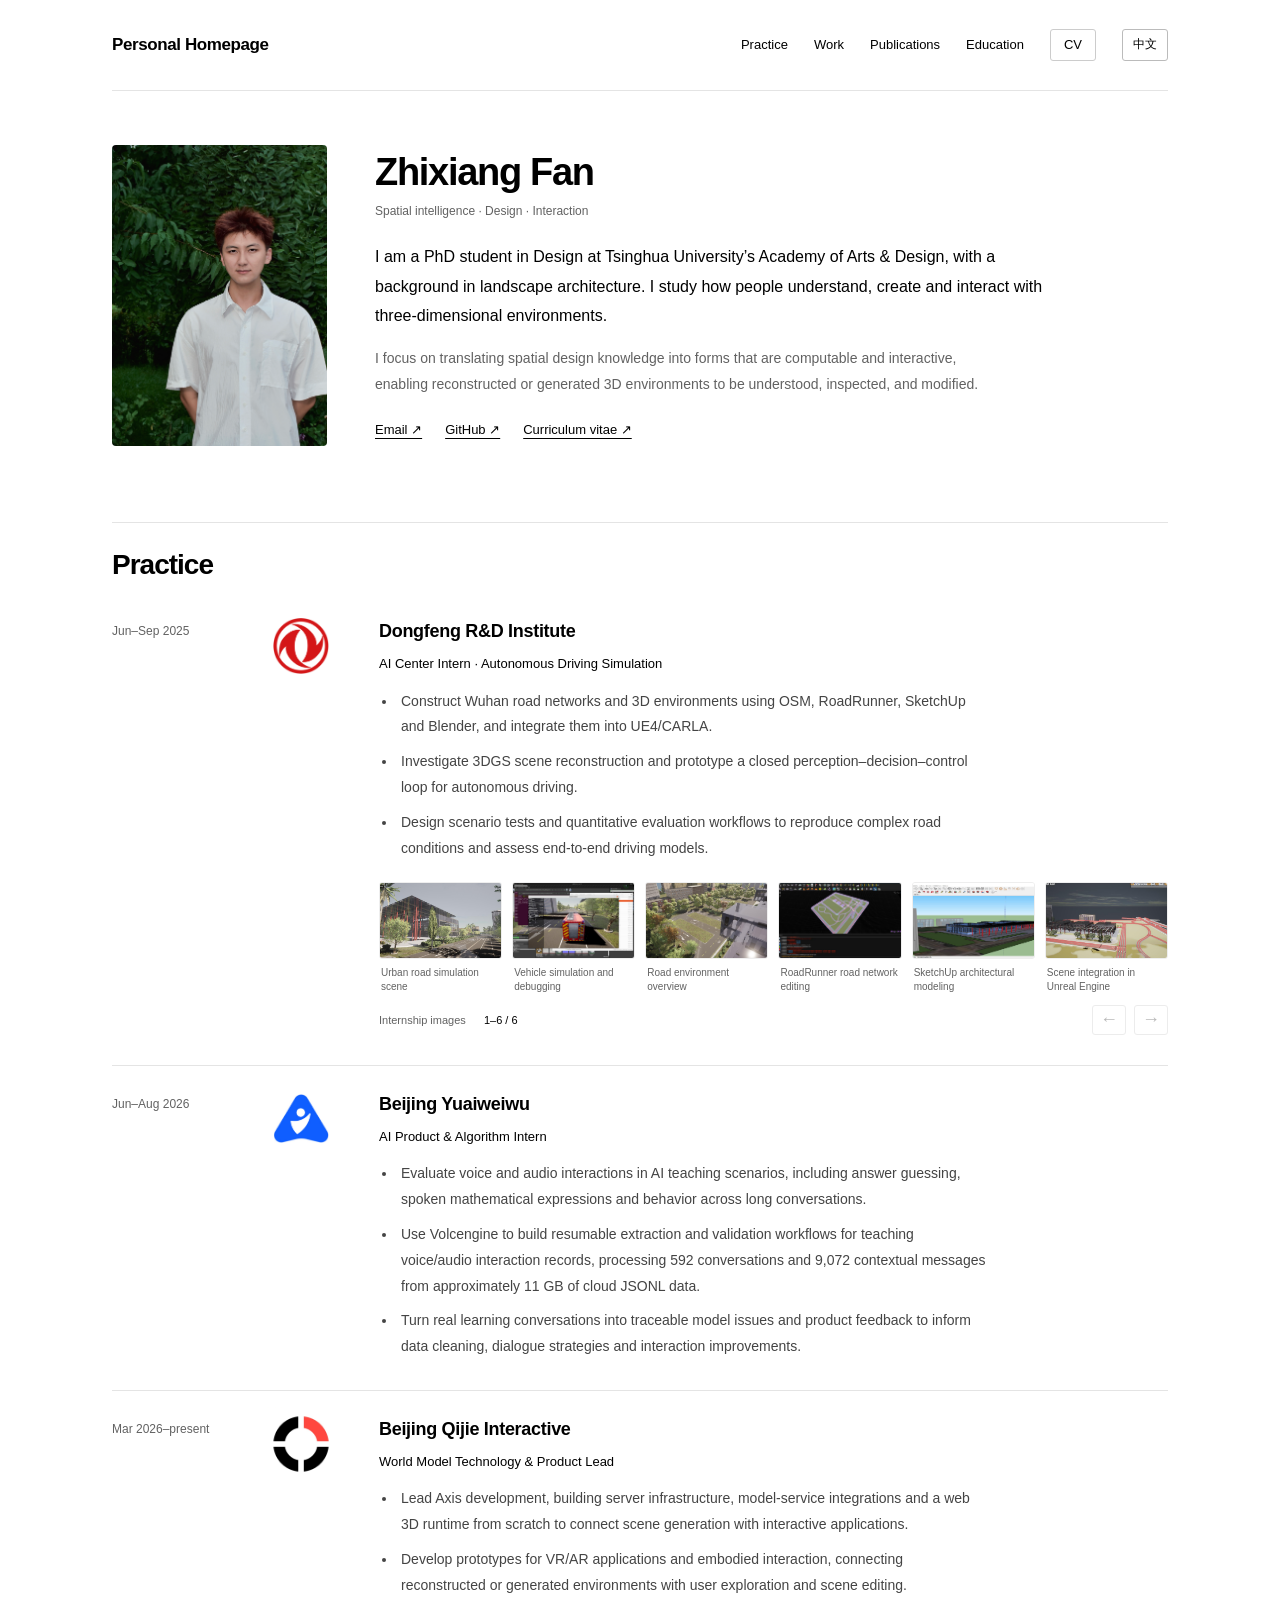
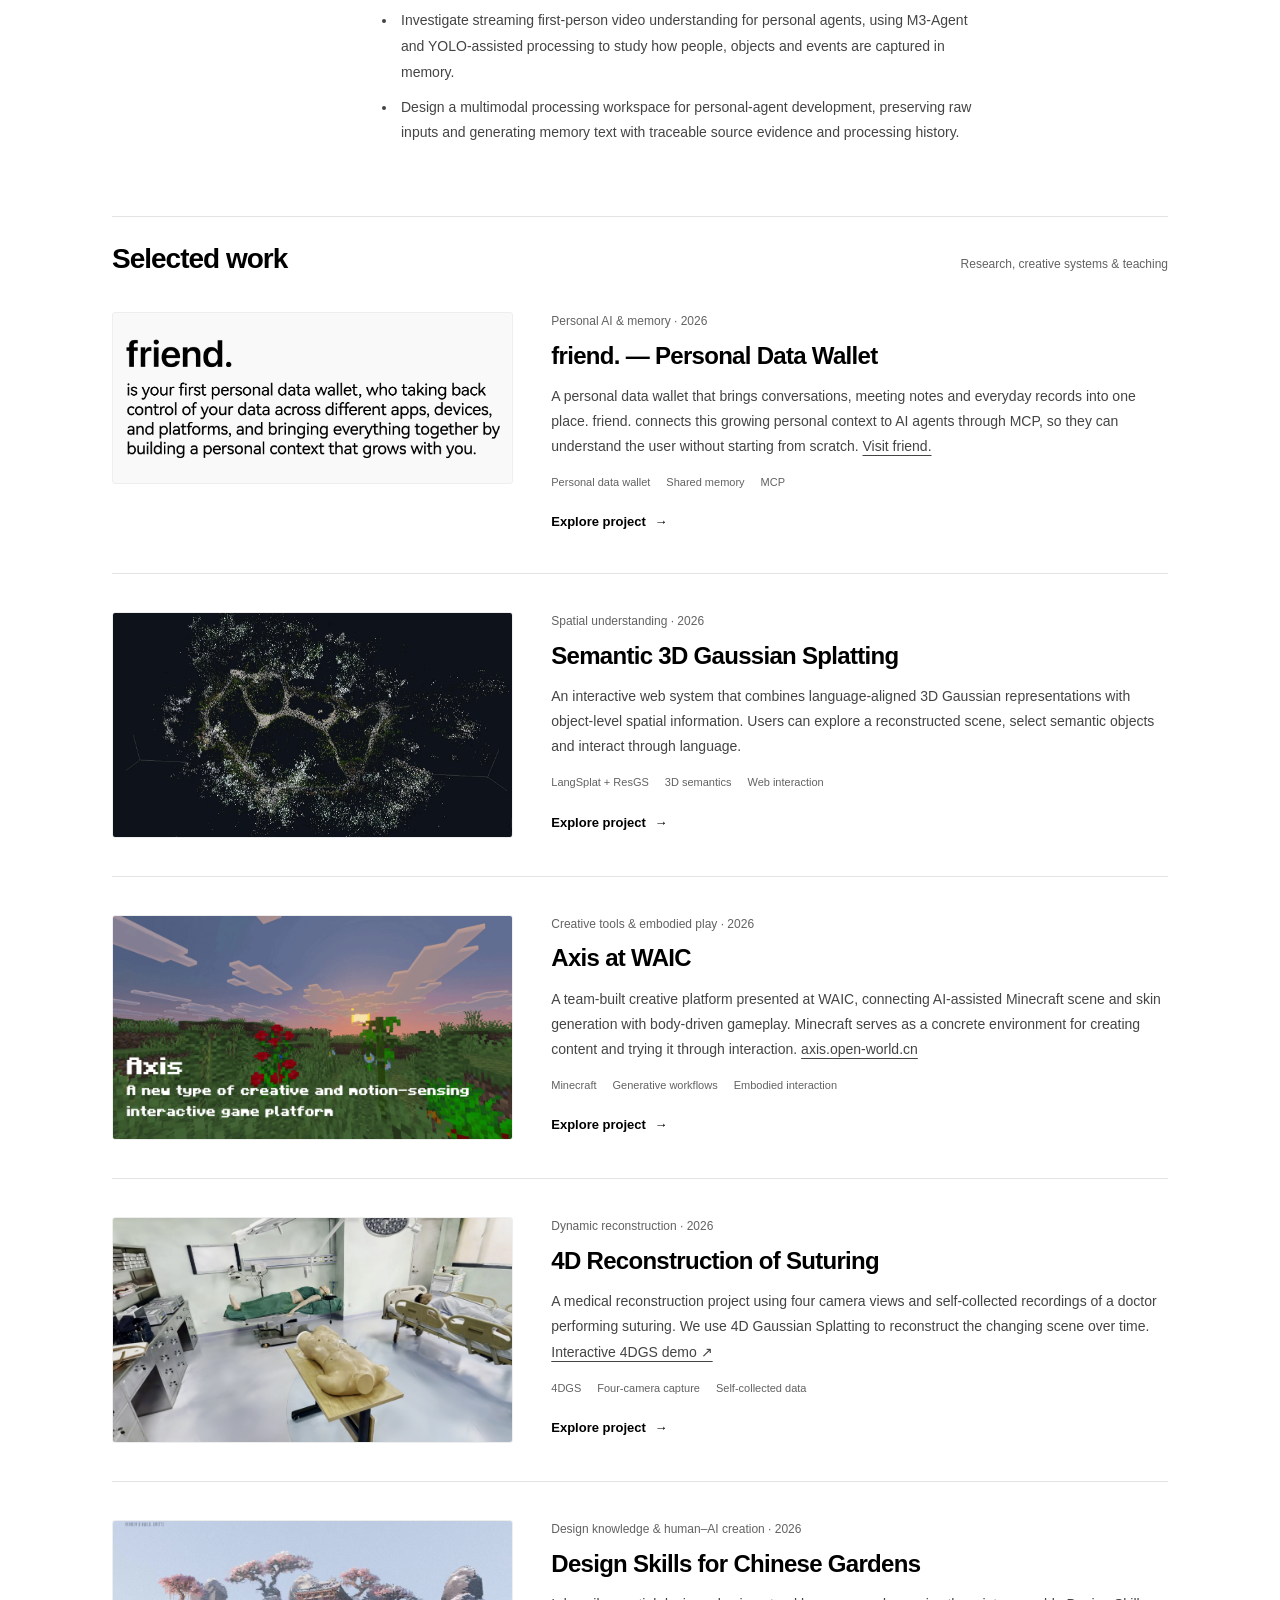
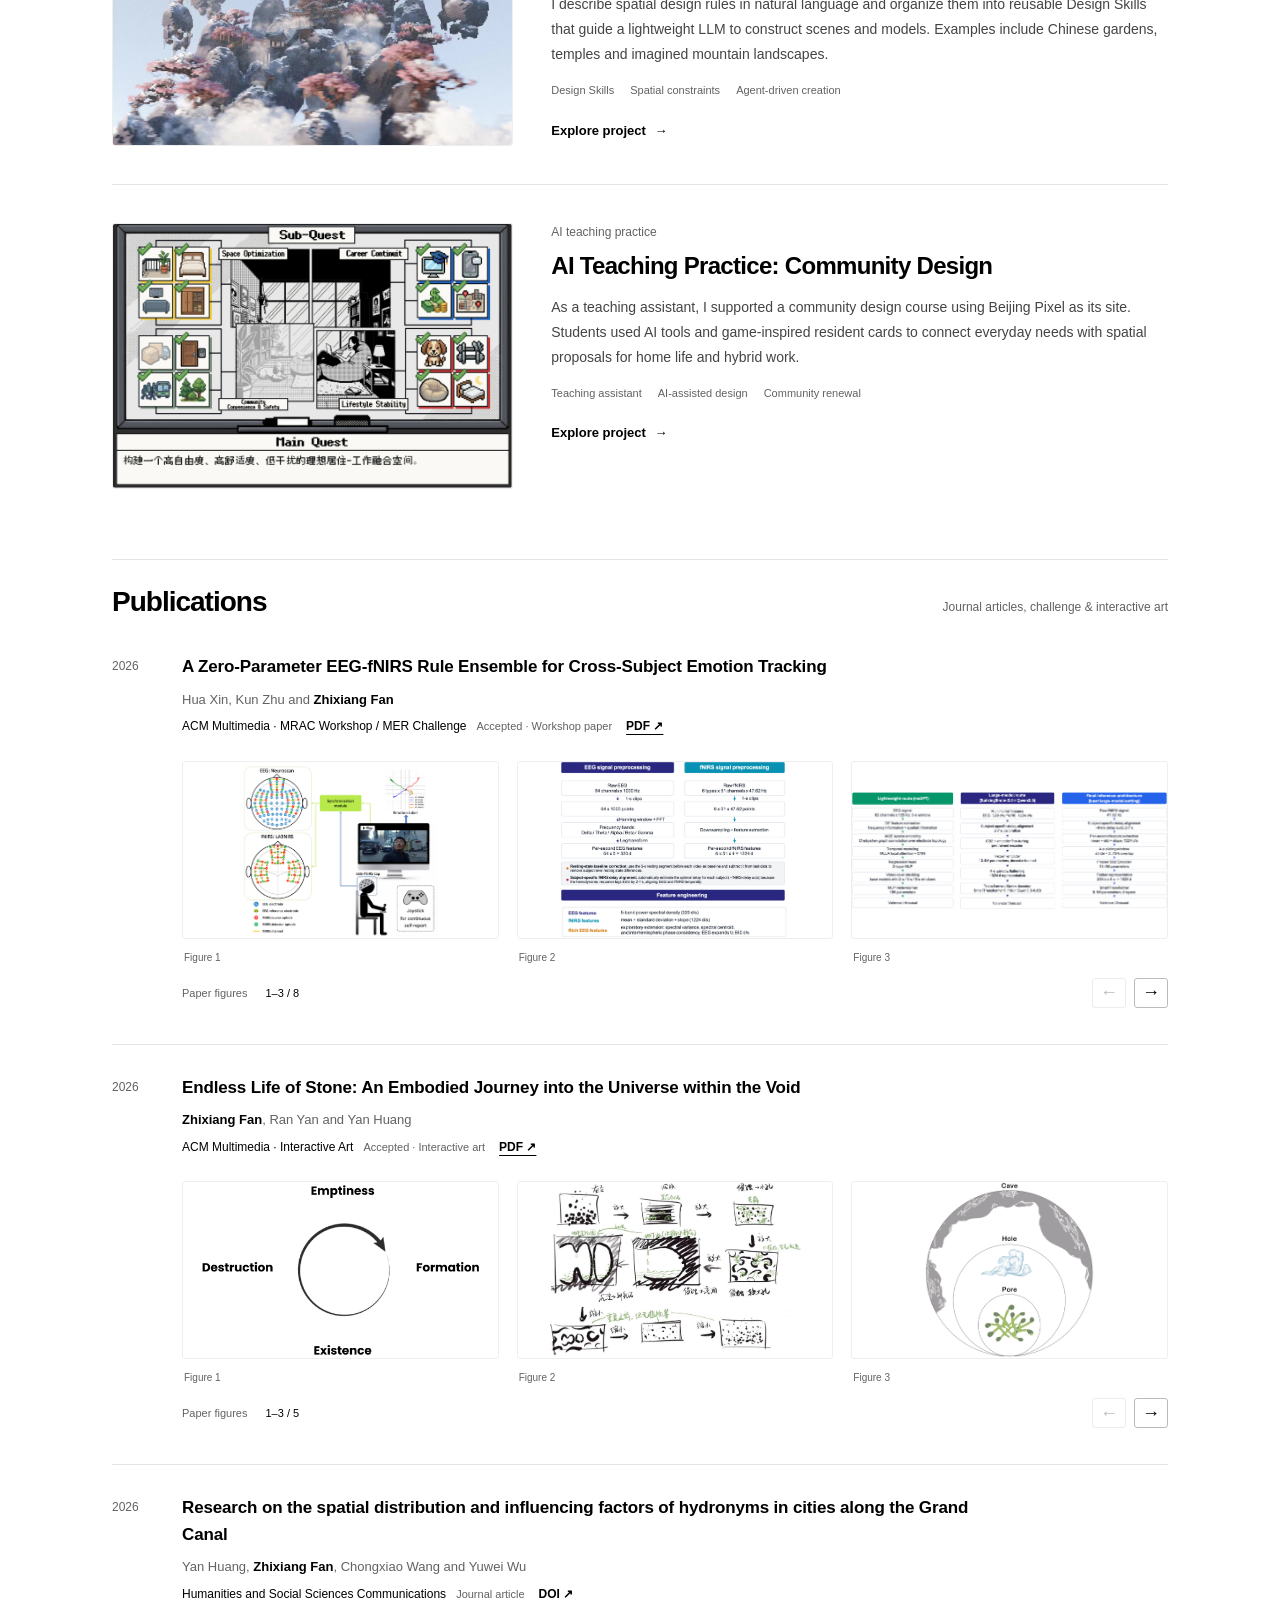
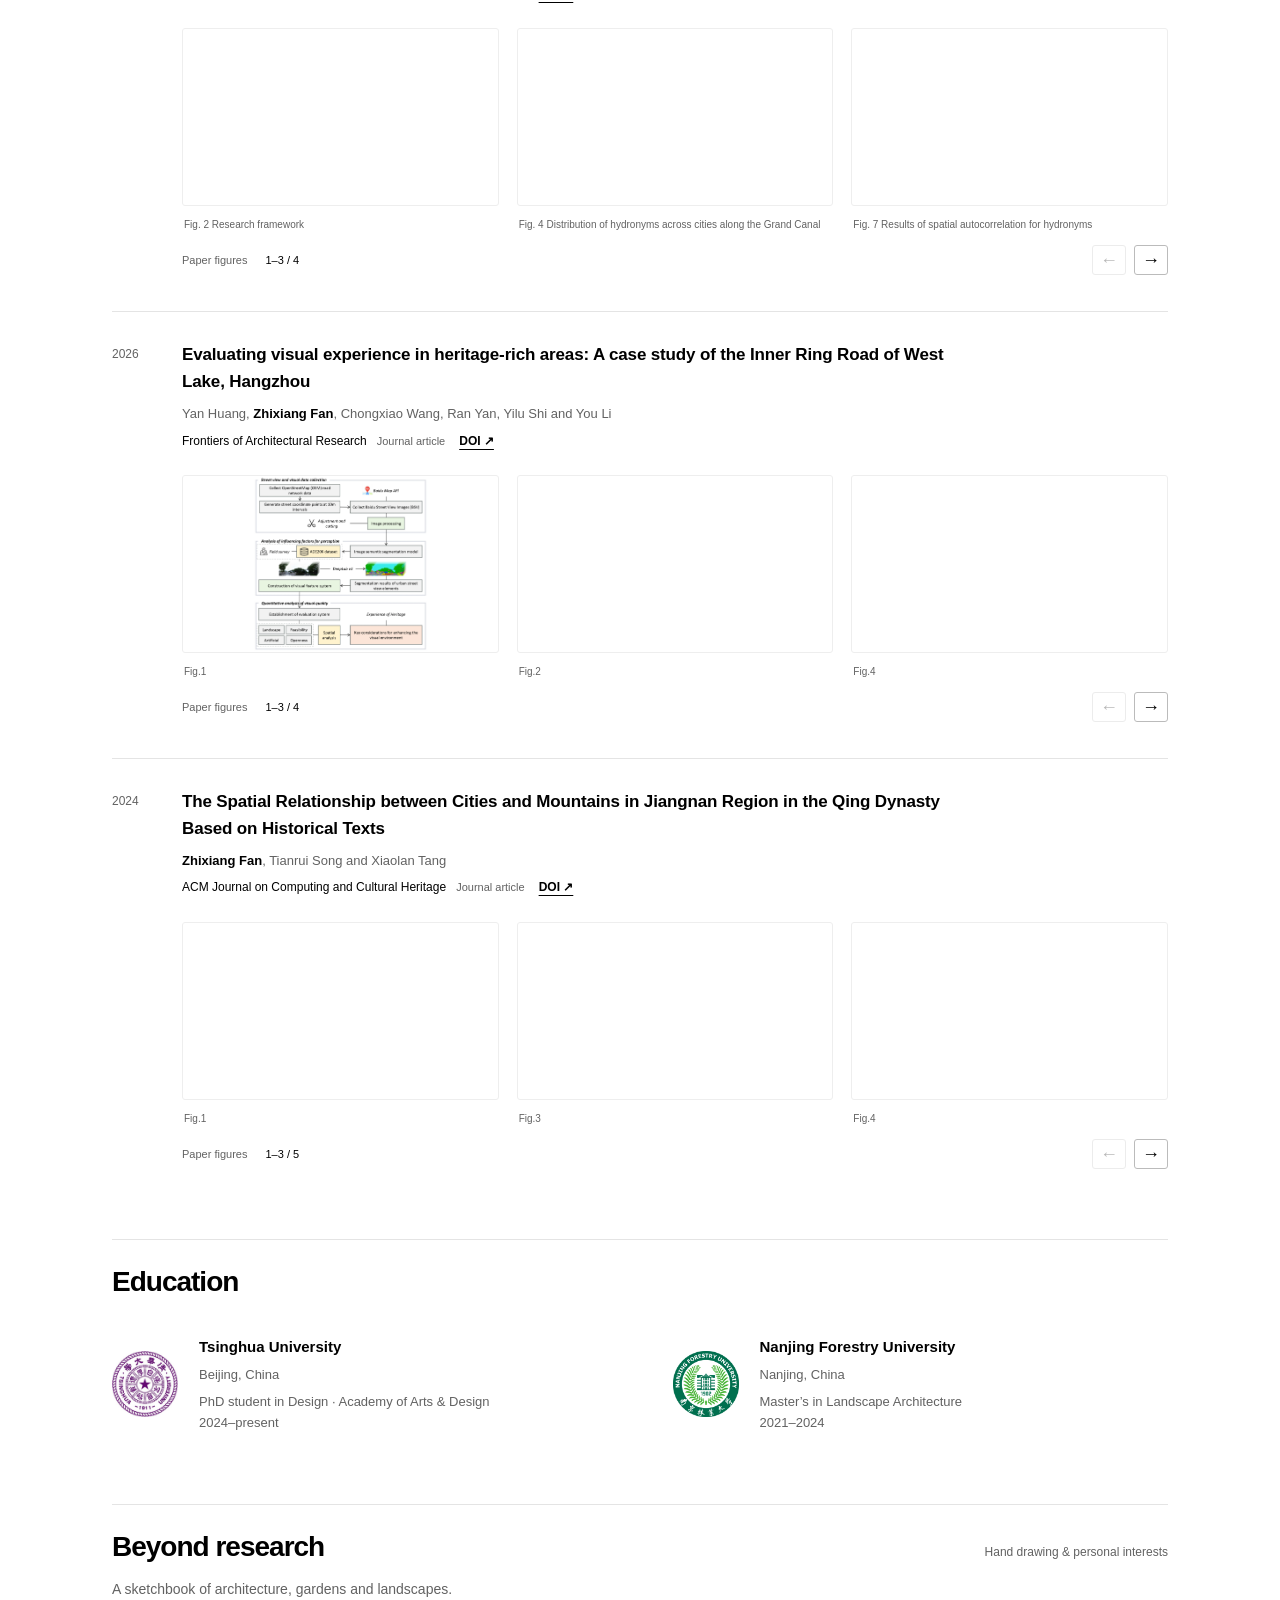
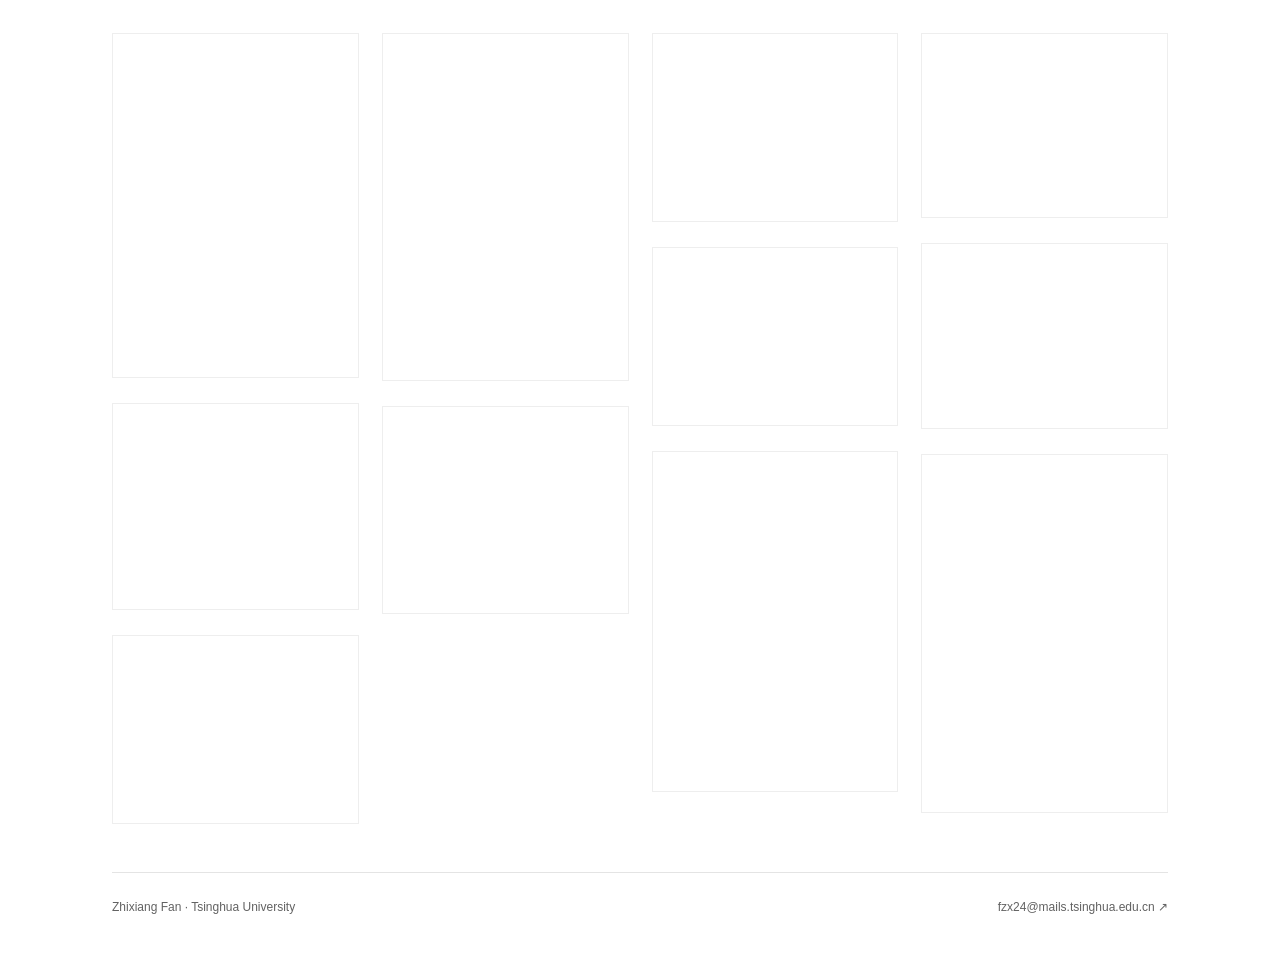
==== commit 28a347b5: "Add internship gallery and teaching audio context" ====
--- a/index.html
+++ b/index.html
@@ -2,11 +2,11 @@
 <html lang="en"><head><meta charset="utf-8"><meta name="viewport" content="width=device-width, initial-scale=1">
 <title>Zhixiang Fan · Spatial Intelligence &amp; Design</title><meta name="description" content="I am a PhD student in Design at Tsinghua University’s Academy of Arts &amp; Design, with a background in landscape architecture. I study how people understand, create and interact with three-dimensional environments.">
 <meta name="theme-color" content="#ffffff"><meta property="og:type" content="website"><meta property="og:title" content="Zhixiang Fan · Spatial Intelligence &amp; Design"><meta property="og:description" content="I am a PhD student in Design at Tsinghua University’s Academy of Arts &amp; Design, with a background in landscape architecture. I study how people understand, create and interact with three-dimensional environments.">
-<link rel="canonical" href="https://char1ss.github.io/"><link rel="icon" href="favicon.svg" type="image/svg+xml"><link rel="stylesheet" href="styles.css?v=frameworks-20261105"><script src="gallery.js?v=frameworks-20261105" defer></script></head>
+<link rel="canonical" href="https://char1ss.github.io/"><link rel="icon" href="favicon.svg" type="image/svg+xml"><link rel="stylesheet" href="styles.css?v=practice-20261105"><script src="gallery.js?v=practice-20261105" defer></script></head>
 <body><a class="skip" href="#main">Skip to content</a><div class="wrap">
 <header class="header"><a class="wordmark" href="./">Personal Homepage</a>
 <nav aria-label="Main navigation"><a href="./#practice">Practice</a><a href="./#work">Work</a><a href="./#publications">Publications</a><a href="./#about">Education</a><a class="nav-cv" href="assets/zhixiang-fan-cv.pdf">CV</a></nav></header><main id="main"><section class="hero profile-hero" aria-labelledby="name"><img class="profile-photo" src="assets/profile/zhixiang-fan-original.jpg" alt="Portrait of Zhixiang Fan" width="1733" height="2428" fetchpriority="high"><div class="profile-text"><h1 id="name">Zhixiang Fan</h1><p class="eyebrow">Spatial intelligence · Design · Interaction</p><p class="intro">I am a PhD student in Design at Tsinghua University’s Academy of Arts &amp; Design, with a background in landscape architecture. I study how people understand, create and interact with three-dimensional environments.</p><p class="research-intro">I focus on translating spatial design knowledge into forms that are computable and interactive, enabling reconstructed or generated 3D environments to be understood, inspected, and modified.</p><div class="contact-links"><a href="mailto:fzx24@mails.tsinghua.edu.cn">Email ↗</a><a href="https://github.com/Char1ss">GitHub ↗</a><a href="assets/zhixiang-fan-cv.pdf">Curriculum vitae ↗</a></div></div></section>
-<section class="section" id="practice" aria-labelledby="practice-title"><div class="section-title"><h2 id="practice-title">Practice</h2></div><article class="experience"><span>Jun–Sep 2025</span><div class="experience-body"><div class="experience-heading"><span class="practice-logo"><img src="assets/practice/dongfeng.png" alt="" width="56" height="56" loading="lazy" decoding="async"></span><div><h3>Dongfeng R&amp;D Institute</h3><p class="role">AI Center Intern · Autonomous Driving Simulation</p></div></div><ul class="practice-tasks"><li>Construct Wuhan road networks and 3D environments using OSM, RoadRunner, SketchUp and Blender, and integrate them into UE4/CARLA.</li><li>Investigate 3DGS scene reconstruction and prototype a closed perception–decision–control loop for autonomous driving.</li><li>Design scenario tests and quantitative evaluation workflows to reproduce complex road conditions and assess end-to-end driving models.</li></ul></div></article><article class="experience"><span>Jun–Aug 2026</span><div class="experience-body"><div class="experience-heading"><span class="practice-logo"><img src="assets/practice/yuaiweiwu.png" alt="" width="56" height="56" loading="lazy" decoding="async"></span><div><h3>Beijing Yuaiweiwu</h3><p class="role">AI Product &amp; Algorithm Intern</p></div></div><ul class="practice-tasks"><li>Evaluate AI tutoring interactions, including answer guessing, verbalization of mathematical formulas and behavior across long conversations.</li><li>Build resumable extraction and validation workflows for 592 conversations and 9,072 contextual messages from approximately 11 GB of cloud JSONL data.</li><li>Turn real learning conversations into traceable model issues and product feedback to inform data cleaning, dialogue strategies and interaction improvements.</li></ul></div></article><article class="experience"><span>Mar 2026–present</span><div class="experience-body"><div class="experience-heading"><span class="practice-logo"><img src="assets/practice/qijie.jpg" alt="" width="56" height="56" loading="lazy" decoding="async"></span><div><h3>Beijing Qijie Interactive</h3><p class="role">World Model Technology &amp; Product Lead</p></div></div><ul class="practice-tasks"><li>Lead Axis development, building server infrastructure, model-service integrations and a web 3D runtime from scratch to connect scene generation with interactive applications.</li><li>Develop prototypes for VR/AR applications and embodied interaction, connecting reconstructed or generated environments with user exploration and scene editing.</li><li>Investigate streaming first-person video understanding for personal agents, using M3-Agent and YOLO-assisted processing to study how people, objects and events are captured in memory.</li><li>Design a multimodal processing workspace for personal-agent development, preserving raw inputs and generating memory text with traceable source evidence and processing history.</li></ul></div></article></section>
+<section class="section" id="practice" aria-labelledby="practice-title"><div class="section-title"><h2 id="practice-title">Practice</h2></div><article class="experience"><span>Jun–Sep 2025</span><div class="experience-body"><div class="experience-heading"><span class="practice-logo"><img src="assets/practice/dongfeng.png" alt="" width="56" height="56" loading="lazy" decoding="async"></span><div><h3>Dongfeng R&amp;D Institute</h3><p class="role">AI Center Intern · Autonomous Driving Simulation</p></div></div><ul class="practice-tasks"><li>Construct Wuhan road networks and 3D environments using OSM, RoadRunner, SketchUp and Blender, and integrate them into UE4/CARLA.</li><li>Investigate 3DGS scene reconstruction and prototype a closed perception–decision–control loop for autonomous driving.</li><li>Design scenario tests and quantitative evaluation workflows to reproduce complex road conditions and assess end-to-end driving models.</li></ul><div class="practice-gallery"><section class="carousel compact" aria-label="Dongfeng R&amp;D Institute gallery"><div class="carousel-track" tabindex="0" aria-label="Dongfeng R&amp;D Institute gallery; use left and right arrow keys"><figure class="slide" role="group" aria-label="1 of 6"><a class="image-expand" href="assets/practice/dongfeng-roadrunner-01.webp" aria-haspopup="dialog" aria-label="Open full image: Urban road simulation scene"><img src="assets/practice/dongfeng-roadrunner-01.webp" alt="Urban road simulation scene" loading="lazy" decoding="async"></a><figcaption>Urban road simulation scene</figcaption></figure><figure class="slide" role="group" aria-label="2 of 6"><a class="image-expand" href="assets/practice/dongfeng-roadrunner-02.webp" aria-haspopup="dialog" aria-label="Open full image: Vehicle simulation and debugging"><img src="assets/practice/dongfeng-roadrunner-02.webp" alt="Vehicle simulation and debugging" loading="lazy" decoding="async"></a><figcaption>Vehicle simulation and debugging</figcaption></figure><figure class="slide" role="group" aria-label="3 of 6"><a class="image-expand" href="assets/practice/dongfeng-roadrunner-03.webp" aria-haspopup="dialog" aria-label="Open full image: Road environment overview"><img src="assets/practice/dongfeng-roadrunner-03.webp" alt="Road environment overview" loading="lazy" decoding="async"></a><figcaption>Road environment overview</figcaption></figure><figure class="slide" role="group" aria-label="4 of 6"><a class="image-expand" href="assets/practice/dongfeng-roadrunner-04.webp" aria-haspopup="dialog" aria-label="Open full image: RoadRunner road network editing"><img src="assets/practice/dongfeng-roadrunner-04.webp" alt="RoadRunner road network editing" loading="lazy" decoding="async"></a><figcaption>RoadRunner road network editing</figcaption></figure><figure class="slide" role="group" aria-label="5 of 6"><a class="image-expand" href="assets/practice/dongfeng-roadrunner-05.webp" aria-haspopup="dialog" aria-label="Open full image: SketchUp architectural modeling"><img src="assets/practice/dongfeng-roadrunner-05.webp" alt="SketchUp architectural modeling" loading="lazy" decoding="async"></a><figcaption>SketchUp architectural modeling</figcaption></figure><figure class="slide" role="group" aria-label="6 of 6"><a class="image-expand" href="assets/practice/dongfeng-roadrunner-06.webp" aria-haspopup="dialog" aria-label="Open full image: Scene integration in Unreal Engine"><img src="assets/practice/dongfeng-roadrunner-06.webp" alt="Scene integration in Unreal Engine" loading="lazy" decoding="async"></a><figcaption>Scene integration in Unreal Engine</figcaption></figure></div><div class="carousel-bar"><span class="gallery-hint">Internship images <span class="gallery-count" aria-live="polite">1 / 6</span></span><div class="carousel-buttons"><button type="button" class="prev" aria-label="Previous slide" disabled>←</button><button type="button" class="next" aria-label="Next slide">→</button></div></div></section></div></div></article><article class="experience"><span>Jun–Aug 2026</span><div class="experience-body"><div class="experience-heading"><span class="practice-logo"><img src="assets/practice/yuaiweiwu.png" alt="" width="56" height="56" loading="lazy" decoding="async"></span><div><h3>Beijing Yuaiweiwu</h3><p class="role">AI Product &amp; Algorithm Intern</p></div></div><ul class="practice-tasks"><li>Evaluate voice and audio interactions in AI teaching scenarios, including answer guessing, spoken mathematical expressions and behavior across long conversations.</li><li>Use Volcengine to build resumable extraction and validation workflows for teaching voice/audio interaction records, processing 592 conversations and 9,072 contextual messages from approximately 11 GB of cloud JSONL data.</li><li>Turn real learning conversations into traceable model issues and product feedback to inform data cleaning, dialogue strategies and interaction improvements.</li></ul></div></article><article class="experience"><span>Mar 2026–present</span><div class="experience-body"><div class="experience-heading"><span class="practice-logo"><img src="assets/practice/qijie.jpg" alt="" width="56" height="56" loading="lazy" decoding="async"></span><div><h3>Beijing Qijie Interactive</h3><p class="role">World Model Technology &amp; Product Lead</p></div></div><ul class="practice-tasks"><li>Lead Axis development, building server infrastructure, model-service integrations and a web 3D runtime from scratch to connect scene generation with interactive applications.</li><li>Develop prototypes for VR/AR applications and embodied interaction, connecting reconstructed or generated environments with user exploration and scene editing.</li><li>Investigate streaming first-person video understanding for personal agents, using M3-Agent and YOLO-assisted processing to study how people, objects and events are captured in memory.</li><li>Design a multimodal processing workspace for personal-agent development, preserving raw inputs and generating memory text with traceable source evidence and processing history.</li></ul></div></article></section>
 <section class="section" id="work" aria-labelledby="work-title"><div class="section-title"><h2 id="work-title">Selected work</h2><span>Research, creative systems & teaching</span></div><article class="project"><a class="project-visual" href="projects/friend/" tabindex="-1" aria-hidden="true"><img class="project-cover" src="assets/projects/friend/cover.png" alt="Personal data ownership and shared context for AI agents" width="640" height="400" loading="lazy"></a><div><p class="project-category">Personal AI &amp; memory · 2026</p><h3><a href="projects/friend/">friend. — Personal Data Wallet</a></h3><p class="project-summary">A personal data wallet that brings conversations, meeting notes and everyday records into one place. friend. connects this growing personal context to AI agents through MCP, so they can understand the user without starting from scratch. <a href="https://friend.open-world.cn/">Visit friend.</a></p><ul class="tags" aria-label="Topics"><li>Personal data wallet</li><li>Shared memory</li><li>MCP</li></ul><a class="project-link" href="projects/friend/">Explore project <span aria-hidden="true">→</span><span class="sr-only"></span></a></div></article><article class="project"><a class="project-visual" href="projects/semantic-3dgs/" tabindex="-1" aria-hidden="true"><img class="project-cover" src="assets/projects/semantic-3dgs/cover.webp" alt="Scene exploration and semantic selection" width="640" height="400" loading="lazy"></a><div><p class="project-category">Spatial understanding · 2026</p><h3><a href="projects/semantic-3dgs/">Semantic 3D Gaussian Splatting</a></h3><p class="project-summary">An interactive web system that combines language-aligned 3D Gaussian representations with object-level spatial information. Users can explore a reconstructed scene, select semantic objects and interact through language.</p><ul class="tags" aria-label="Topics"><li>LangSplat + ResGS</li><li>3D semantics</li><li>Web interaction</li></ul><a class="project-link" href="projects/semantic-3dgs/">Explore project <span aria-hidden="true">→</span><span class="sr-only"></span></a></div></article><article class="project"><a class="project-visual" href="projects/axis-waic/" tabindex="-1" aria-hidden="true"><img class="project-cover" src="assets/projects/axis-waic/cover.webp" alt="Scenes, character skins and body-driven play" width="640" height="400" loading="lazy"></a><div><p class="project-category">Creative tools &amp; embodied play · 2026</p><h3><a href="projects/axis-waic/">Axis at WAIC</a></h3><p class="project-summary">A team-built creative platform presented at WAIC, connecting AI-assisted Minecraft scene and skin generation with body-driven gameplay. Minecraft serves as a concrete environment for creating content and trying it through interaction. <a href="https://axis.open-world.cn">axis.open-world.cn</a></p><ul class="tags" aria-label="Topics"><li>Minecraft</li><li>Generative workflows</li><li>Embodied interaction</li></ul><a class="project-link" href="projects/axis-waic/">Explore project <span aria-hidden="true">→</span><span class="sr-only"></span></a></div></article><article class="project"><a class="project-visual" href="projects/surgical-4dgs/" tabindex="-1" aria-hidden="true"><img class="project-cover" src="assets/projects/surgical-4dgs/cover.webp" alt="Capture setup and reconstructed suturing sequence" width="640" height="400" loading="lazy"></a><div><p class="project-category">Dynamic reconstruction · 2026</p><h3><a href="projects/surgical-4dgs/">4D Reconstruction of Suturing</a></h3><p class="project-summary">A medical reconstruction project using four camera views and self-collected recordings of a doctor performing suturing. We use 4D Gaussian Splatting to reconstruct the changing scene over time. <a href="https://demo3d.open-world.cn/4dgs/">Interactive 4DGS demo ↗</a></p><ul class="tags" aria-label="Topics"><li>4DGS</li><li>Four-camera capture</li><li>Self-collected data</li></ul><a class="project-link" href="projects/surgical-4dgs/">Explore project <span aria-hidden="true">→</span><span class="sr-only"></span></a></div></article><article class="project"><a class="project-visual" href="projects/garden-skills/" tabindex="-1" aria-hidden="true"><img class="project-cover" src="assets/projects/garden-skills/cover-v2.webp" alt="Design principles, generated scenes and local revision" width="640" height="400" loading="lazy"></a><div><p class="project-category">Design knowledge &amp; human–AI creation · 2026</p><h3><a href="projects/garden-skills/">Design Skills for Chinese Gardens</a></h3><p class="project-summary">I describe spatial design rules in natural language and organize them into reusable Design Skills that guide a lightweight LLM to construct scenes and models. Examples include Chinese gardens, temples and imagined mountain landscapes.</p><ul class="tags" aria-label="Topics"><li>Design Skills</li><li>Spatial constraints</li><li>Agent-driven creation</li></ul><a class="project-link" href="projects/garden-skills/">Explore project <span aria-hidden="true">→</span><span class="sr-only"></span></a></div></article><article class="project"><a class="project-visual" href="projects/ai-teaching-practice/" tabindex="-1" aria-hidden="true"><img class="project-cover" src="assets/projects/ai-teaching-practice/cover.png" alt="Beijing Pixel · home life and hybrid work · AI-assisted community design" width="640" height="400" loading="lazy"></a><div><p class="project-category">AI teaching practice</p><h3><a href="projects/ai-teaching-practice/">AI Teaching Practice: Community Design</a></h3><p class="project-summary">As a teaching assistant, I supported a community design course using Beijing Pixel as its site. Students used AI tools and game-inspired resident cards to connect everyday needs with spatial proposals for home life and hybrid work.</p><ul class="tags" aria-label="Topics"><li>Teaching assistant</li><li>AI-assisted design</li><li>Community renewal</li></ul><a class="project-link" href="projects/ai-teaching-practice/">Explore project <span aria-hidden="true">→</span><span class="sr-only"></span></a></div></article></section>
 <section class="section" id="publications" aria-labelledby="pub-title"><div class="section-title"><h2 id="pub-title">Publications</h2><span>Journal articles, challenge & interactive art</span></div><ol class="pub-list"><li class="publication"><span class="pub-year">2026</span><div><h3 class="pub-title">A Zero-Parameter EEG-fNIRS Rule Ensemble for Cross-Subject Emotion Tracking</h3><p class="pub-authors">Hua Xin, Kun Zhu and <strong>Zhixiang Fan</strong></p><p class="pub-venue">ACM Multimedia · MRAC Workshop / MER Challenge<span class="pub-status">Accepted · Workshop paper</span><a class="pub-link" href="assets/publications/emotion-tracking/paper.pdf" aria-label="Read PDF: A Zero-Parameter EEG-fNIRS Rule Ensemble for Cross-Subject Emotion Tracking">PDF ↗</a></p><section class="carousel compact" aria-label="A Zero-Parameter EEG-fNIRS Rule Ensemble for Cross-Subject Emotion Tracking figures"><div class="carousel-track" tabindex="0" aria-label="A Zero-Parameter EEG-fNIRS Rule Ensemble for Cross-Subject Emotion Tracking figures; use left and right arrow keys"><figure class="slide" role="group" aria-label="1 of 8"><a class="image-expand" href="assets/publications/emotion-tracking/eeg-figure-1.png" aria-haspopup="dialog" aria-label="Open full image: Figure 1"><img src="assets/publications/emotion-tracking/eeg-figure-1.png" alt="EEG-fNIRS emotion tracking — Figure 1" loading="lazy" decoding="async"></a><figcaption>Figure 1</figcaption></figure><figure class="slide" role="group" aria-label="2 of 8"><a class="image-expand" href="assets/publications/emotion-tracking/eeg-figure-2.jpg" aria-haspopup="dialog" aria-label="Open full image: Figure 2"><img src="assets/publications/emotion-tracking/eeg-figure-2.jpg" alt="EEG-fNIRS emotion tracking — Figure 2" loading="lazy" decoding="async"></a><figcaption>Figure 2</figcaption></figure><figure class="slide" role="group" aria-label="3 of 8"><a class="image-expand" href="assets/publications/emotion-tracking/eeg-figure-3.jpg" aria-haspopup="dialog" aria-label="Open full image: Figure 3"><img src="assets/publications/emotion-tracking/eeg-figure-3.jpg" alt="EEG-fNIRS emotion tracking — Figure 3" loading="lazy" decoding="async"></a><figcaption>Figure 3</figcaption></figure><figure class="slide" role="group" aria-label="4 of 8"><a class="image-expand" href="assets/publications/emotion-tracking/eeg-figure-6.jpg" aria-haspopup="dialog" aria-label="Open full image: Figure 6"><img src="assets/publications/emotion-tracking/eeg-figure-6.jpg" alt="EEG-fNIRS emotion tracking — Figure 6" loading="lazy" decoding="async"></a><figcaption>Figure 6</figcaption></figure><figure class="slide" role="group" aria-label="5 of 8"><a class="image-expand" href="assets/publications/emotion-tracking/figure-original-1.png" aria-haspopup="dialog" aria-label="Open full image: Figure 1"><img src="assets/publications/emotion-tracking/figure-original-1.png" alt="A Zero-Parameter EEG-fNIRS Rule Ensemble for Cross-Subject Emotion Tracking — Figure 1" loading="lazy" decoding="async"></a><figcaption>Figure 1</figcaption></figure><figure class="slide" role="group" aria-label="6 of 8"><a class="image-expand" href="assets/publications/emotion-tracking/figure-original-2.png" aria-haspopup="dialog" aria-label="Open full image: Figure 2"><img src="assets/publications/emotion-tracking/figure-original-2.png" alt="A Zero-Parameter EEG-fNIRS Rule Ensemble for Cross-Subject Emotion Tracking — Figure 2" loading="lazy" decoding="async"></a><figcaption>Figure 2</figcaption></figure><figure class="slide" role="group" aria-label="7 of 8"><a class="image-expand" href="assets/publications/emotion-tracking/figure-original-3.png" aria-haspopup="dialog" aria-label="Open full image: Figure 3"><img src="assets/publications/emotion-tracking/figure-original-3.png" alt="A Zero-Parameter EEG-fNIRS Rule Ensemble for Cross-Subject Emotion Tracking — Figure 3" loading="lazy" decoding="async"></a><figcaption>Figure 3</figcaption></figure><figure class="slide" role="group" aria-label="8 of 8"><a class="image-expand" href="assets/publications/emotion-tracking/figure-original-4.png" aria-haspopup="dialog" aria-label="Open full image: Figure 4"><img src="assets/publications/emotion-tracking/figure-original-4.png" alt="A Zero-Parameter EEG-fNIRS Rule Ensemble for Cross-Subject Emotion Tracking — Figure 4" loading="lazy" decoding="async"></a><figcaption>Figure 4</figcaption></figure></div><div class="carousel-bar"><span class="gallery-hint">Paper figures <span class="gallery-count" aria-live="polite">1 / 8</span></span><div class="carousel-buttons"><button type="button" class="prev" aria-label="Previous slide" disabled>←</button><button type="button" class="next" aria-label="Next slide">→</button></div></div></section></div></li><li class="publication"><span class="pub-year">2026</span><div><h3 class="pub-title">Endless Life of Stone: An Embodied Journey into the Universe within the Void</h3><p class="pub-authors"><strong>Zhixiang Fan</strong>, Ran Yan and Yan Huang</p><p class="pub-venue">ACM Multimedia · Interactive Art<span class="pub-status">Accepted · Interactive art</span><a class="pub-link" href="assets/publications/stone/paper.pdf" aria-label="Read PDF: Endless Life of Stone: An Embodied Journey into the Universe within the Void">PDF ↗</a></p><section class="carousel compact" aria-label="Endless Life of Stone: An Embodied Journey into the Universe within the Void figures"><div class="carousel-track" tabindex="0" aria-label="Endless Life of Stone: An Embodied Journey into the Universe within the Void figures; use left and right arrow keys"><figure class="slide" role="group" aria-label="1 of 5"><a class="image-expand" href="assets/publications/stone/figure-01.webp" aria-haspopup="dialog" aria-label="Open full image: Figure 1"><img src="assets/publications/stone/figure-01.webp" alt="Endless Life of Stone: An Embodied Journey into the Universe within the Void — Figure 1" loading="lazy" decoding="async"></a><figcaption>Figure 1</figcaption></figure><figure class="slide" role="group" aria-label="2 of 5"><a class="image-expand" href="assets/publications/stone/figure-03.webp" aria-haspopup="dialog" aria-label="Open full image: Figure 2"><img src="assets/publications/stone/figure-03.webp" alt="Endless Life of Stone: An Embodied Journey into the Universe within the Void — Figure 2" loading="lazy" decoding="async"></a><figcaption>Figure 2</figcaption></figure><figure class="slide" role="group" aria-label="3 of 5"><a class="image-expand" href="assets/publications/stone/figure-04.webp" aria-haspopup="dialog" aria-label="Open full image: Figure 3"><img src="assets/publications/stone/figure-04.webp" alt="Endless Life of Stone: An Embodied Journey into the Universe within the Void — Figure 3" loading="lazy" decoding="async"></a><figcaption>Figure 3</figcaption></figure><figure class="slide" role="group" aria-label="4 of 5"><a class="image-expand" href="assets/publications/stone/figure-05.webp" aria-haspopup="dialog" aria-label="Open full image: Figure 4"><img src="assets/publications/stone/figure-05.webp" alt="Endless Life of Stone: An Embodied Journey into the Universe within the Void — Figure 4" loading="lazy" decoding="async"></a><figcaption>Figure 4</figcaption></figure><figure class="slide" role="group" aria-label="5 of 5"><a class="image-expand" href="assets/publications/stone/figure-06.webp" aria-haspopup="dialog" aria-label="Open full image: Figure 5"><img src="assets/publications/stone/figure-06.webp" alt="Endless Life of Stone: An Embodied Journey into the Universe within the Void — Figure 5" loading="lazy" decoding="async"></a><figcaption>Figure 5</figcaption></figure></div><div class="carousel-bar"><span class="gallery-hint">Paper figures <span class="gallery-count" aria-live="polite">1 / 5</span></span><div class="carousel-buttons"><button type="button" class="prev" aria-label="Previous slide" disabled>←</button><button type="button" class="next" aria-label="Next slide">→</button></div></div></section></div></li><li class="publication"><span class="pub-year">2026</span><div><h3 class="pub-title"><a href="https://doi.org/10.1057/s41599-026-07165-4">Research on the spatial distribution and influencing factors of hydronyms in cities along the Grand Canal</a></h3><p class="pub-authors">Yan Huang, <strong>Zhixiang Fan</strong>, Chongxiao Wang and Yuwei Wu</p><p class="pub-venue">Humanities and Social Sciences Communications<span class="pub-status">Journal article</span><a class="pub-link" href="https://doi.org/10.1057/s41599-026-07165-4" aria-label="DOI for Research on the spatial distribution and influencing factors of hydronyms in cities along the Grand Canal">DOI ↗</a></p><section class="carousel compact" aria-label="Research on the spatial distribution and influencing factors of hydronyms in cities along the Grand Canal figures"><div class="carousel-track" tabindex="0" aria-label="Research on the spatial distribution and influencing factors of hydronyms in cities along the Grand Canal figures; use left and right arrow keys"><figure class="slide" role="group" aria-label="1 of 4"><a class="image-expand" href="assets/publications/hydronyms/figure-01.webp" aria-haspopup="dialog" aria-label="Open full image: Fig. 2 Research framework"><img src="assets/publications/hydronyms/figure-01.webp" alt="Research on the spatial distribution and influencing factors of hydronyms in cities along the Grand Canal — Fig. 2 Research framework" loading="lazy" decoding="async"></a><figcaption>Fig. 2 Research framework</figcaption></figure><figure class="slide" role="group" aria-label="2 of 4"><a class="image-expand" href="assets/publications/hydronyms/figure-02.webp" aria-haspopup="dialog" aria-label="Open full image: Fig. 4 Distribution of hydronyms across cities along the Grand Canal"><img src="assets/publications/hydronyms/figure-02.webp" alt="Research on the spatial distribution and influencing factors of hydronyms in cities along the Grand Canal — Fig. 4 Distribution of hydronyms across cities along the Grand Canal" loading="lazy" decoding="async"></a><figcaption>Fig. 4 Distribution of hydronyms across cities along the Grand Canal</figcaption></figure><figure class="slide" role="group" aria-label="3 of 4"><a class="image-expand" href="assets/publications/hydronyms/figure-03.webp" aria-haspopup="dialog" aria-label="Open full image: Fig. 7 Results of spatial autocorrelation for hydronyms"><img src="assets/publications/hydronyms/figure-03.webp" alt="Research on the spatial distribution and influencing factors of hydronyms in cities along the Grand Canal — Fig. 7 Results of spatial autocorrelation for hydronyms" loading="lazy" decoding="async"></a><figcaption>Fig. 7 Results of spatial autocorrelation for hydronyms</figcaption></figure><figure class="slide" role="group" aria-label="4 of 4"><a class="image-expand" href="assets/publications/hydronyms/figure-04.webp" aria-haspopup="dialog" aria-label="Open full image: Fig. 8 Spatial distribution of natural geographical factors"><img src="assets/publications/hydronyms/figure-04.webp" alt="Research on the spatial distribution and influencing factors of hydronyms in cities along the Grand Canal — Fig. 8 Spatial distribution of natural geographical factors" loading="lazy" decoding="async"></a><figcaption>Fig. 8 Spatial distribution of natural geographical factors</figcaption></figure></div><div class="carousel-bar"><span class="gallery-hint">Paper figures <span class="gallery-count" aria-live="polite">1 / 4</span></span><div class="carousel-buttons"><button type="button" class="prev" aria-label="Previous slide" disabled>←</button><button type="button" class="next" aria-label="Next slide">→</button></div></div></section></div></li><li class="publication"><span class="pub-year">2026</span><div><h3 class="pub-title"><a href="https://doi.org/10.1016/j.foar.2025.06.011">Evaluating visual experience in heritage-rich areas: A case study of the Inner Ring Road of West Lake, Hangzhou</a></h3><p class="pub-authors">Yan Huang, <strong>Zhixiang Fan</strong>, Chongxiao Wang, Ran Yan, Yilu Shi and You Li</p><p class="pub-venue">Frontiers of Architectural Research<span class="pub-status">Journal article</span><a class="pub-link" href="https://doi.org/10.1016/j.foar.2025.06.011" aria-label="DOI for Evaluating visual experience in heritage-rich areas: A case study of the Inner Ring Road of West Lake, Hangzhou">DOI ↗</a></p><section class="carousel compact" aria-label="Evaluating visual experience in heritage-rich areas: A case study of the Inner Ring Road of West Lake, Hangzhou figures"><div class="carousel-track" tabindex="0" aria-label="Evaluating visual experience in heritage-rich areas: A case study of the Inner Ring Road of West Lake, Hangzhou figures; use left and right arrow keys"><figure class="slide" role="group" aria-label="1 of 4"><a class="image-expand" href="assets/publications/visual-experience/figure-00.webp" aria-haspopup="dialog" aria-label="Open full image: Fig.1"><img src="assets/publications/visual-experience/figure-00.webp" alt="Evaluating visual experience in heritage-rich areas: A case study of the Inner Ring Road of West Lake, Hangzhou — Fig.1" loading="lazy" decoding="async"></a><figcaption>Fig.1</figcaption></figure><figure class="slide" role="group" aria-label="2 of 4"><a class="image-expand" href="assets/publications/visual-experience/figure-02.webp" aria-haspopup="dialog" aria-label="Open full image: Fig.2"><img src="assets/publications/visual-experience/figure-02.webp" alt="Evaluating visual experience in heritage-rich areas: A case study of the Inner Ring Road of West Lake, Hangzhou — Fig.2" loading="lazy" decoding="async"></a><figcaption>Fig.2</figcaption></figure><figure class="slide" role="group" aria-label="3 of 4"><a class="image-expand" href="assets/publications/visual-experience/figure-03.webp" aria-haspopup="dialog" aria-label="Open full image: Fig.4"><img src="assets/publications/visual-experience/figure-03.webp" alt="Evaluating visual experience in heritage-rich areas: A case study of the Inner Ring Road of West Lake, Hangzhou — Fig.4" loading="lazy" decoding="async"></a><figcaption>Fig.4</figcaption></figure><figure class="slide" role="group" aria-label="4 of 4"><a class="image-expand" href="assets/publications/visual-experience/figure-01.webp" aria-haspopup="dialog" aria-label="Open full image: Fig.16"><img src="assets/publications/visual-experience/figure-01.webp" alt="Evaluating visual experience in heritage-rich areas: A case study of the Inner Ring Road of West Lake, Hangzhou — Fig.16" loading="lazy" decoding="async"></a><figcaption>Fig.16</figcaption></figure></div><div class="carousel-bar"><span class="gallery-hint">Paper figures <span class="gallery-count" aria-live="polite">1 / 4</span></span><div class="carousel-buttons"><button type="button" class="prev" aria-label="Previous slide" disabled>←</button><button type="button" class="next" aria-label="Next slide">→</button></div></div></section></div></li><li class="publication"><span class="pub-year">2024</span><div><h3 class="pub-title"><a href="https://doi.org/10.1145/3648002">The Spatial Relationship between Cities and Mountains in Jiangnan Region in the Qing Dynasty Based on Historical Texts</a></h3><p class="pub-authors"><strong>Zhixiang Fan</strong>, Tianrui Song and Xiaolan Tang</p><p class="pub-venue">ACM Journal on Computing and Cultural Heritage<span class="pub-status">Journal article</span><a class="pub-link" href="https://doi.org/10.1145/3648002" aria-label="DOI for The Spatial Relationship between Cities and Mountains in Jiangnan Region in the Qing Dynasty Based on Historical Texts">DOI ↗</a></p><section class="carousel compact" aria-label="The Spatial Relationship between Cities and Mountains in Jiangnan Region in the Qing Dynasty Based on Historical Texts figures"><div class="carousel-track" tabindex="0" aria-label="The Spatial Relationship between Cities and Mountains in Jiangnan Region in the Qing Dynasty Based on Historical Texts figures; use left and right arrow keys"><figure class="slide" role="group" aria-label="1 of 5"><a class="image-expand" href="assets/publications/cities-mountains/figure-01.webp" aria-haspopup="dialog" aria-label="Open full image: Fig.1"><img src="assets/publications/cities-mountains/figure-01.webp" alt="The Spatial Relationship between Cities and Mountains in Jiangnan Region in the Qing Dynasty Based on Historical Texts — Fig.1" loading="lazy" decoding="async"></a><figcaption>Fig.1</figcaption></figure><figure class="slide" role="group" aria-label="2 of 5"><a class="image-expand" href="assets/publications/cities-mountains/figure-02.webp" aria-haspopup="dialog" aria-label="Open full image: Fig.3"><img src="assets/publications/cities-mountains/figure-02.webp" alt="The Spatial Relationship between Cities and Mountains in Jiangnan Region in the Qing Dynasty Based on Historical Texts — Fig.3" loading="lazy" decoding="async"></a><figcaption>Fig.3</figcaption></figure><figure class="slide" role="group" aria-label="3 of 5"><a class="image-expand" href="assets/publications/cities-mountains/figure-03.webp" aria-haspopup="dialog" aria-label="Open full image: Fig.4"><img src="assets/publications/cities-mountains/figure-03.webp" alt="The Spatial Relationship between Cities and Mountains in Jiangnan Region in the Qing Dynasty Based on Historical Texts — Fig.4" loading="lazy" decoding="async"></a><figcaption>Fig.4</figcaption></figure><figure class="slide" role="group" aria-label="4 of 5"><a class="image-expand" href="assets/publications/cities-mountains/figure-04.webp" aria-haspopup="dialog" aria-label="Open full image: Fig.6"><img src="assets/publications/cities-mountains/figure-04.webp" alt="The Spatial Relationship between Cities and Mountains in Jiangnan Region in the Qing Dynasty Based on Historical Texts — Fig.6" loading="lazy" decoding="async"></a><figcaption>Fig.6</figcaption></figure><figure class="slide" role="group" aria-label="5 of 5"><a class="image-expand" href="assets/publications/cities-mountains/figure-05.webp" aria-haspopup="dialog" aria-label="Open full image: Fig.8"><img src="assets/publications/cities-mountains/figure-05.webp" alt="The Spatial Relationship between Cities and Mountains in Jiangnan Region in the Qing Dynasty Based on Historical Texts — Fig.8" loading="lazy" decoding="async"></a><figcaption>Fig.8</figcaption></figure></div><div class="carousel-bar"><span class="gallery-hint">Paper figures <span class="gallery-count" aria-live="polite">1 / 5</span></span><div class="carousel-buttons"><button type="button" class="prev" aria-label="Previous slide" disabled>←</button><button type="button" class="next" aria-label="Next slide">→</button></div></div></section></div></li></ol></section>
 <section class="section" id="about" aria-labelledby="about-title"><div class="section-title"><h2 id="about-title">Education</h2></div><div class="about-grid"><div class="education-entry"><img class="school-emblem" src="assets/education/tsinghua.png" alt="Tsinghua University emblem" width="72" height="72" loading="lazy"><p class="education-item"><strong>Tsinghua University</strong><span>Beijing, China</span><span>PhD student in Design · Academy of Arts & Design<br>2024–present</span></p></div><div class="education-entry"><img class="school-emblem" src="assets/education/nanjing-forestry.jpeg" alt="Nanjing Forestry University emblem" width="72" height="72" loading="lazy"><p class="education-item"><strong>Nanjing Forestry University</strong><span>Nanjing, China</span><span>Master’s in Landscape Architecture<br>2021–2024</span></p></div></div></section><section class="section interests" id="interests" aria-labelledby="interests-title"><div class="section-title"><h2 id="interests-title">Beyond research</h2><span>Hand drawing & personal interests</span></div><p class="interests-intro">A sketchbook of architecture, gardens and landscapes.</p><div class="sketch-wall"><a class="sketch" href="assets/interests/sketch-01.webp" aria-haspopup="dialog" aria-label="View drawing: Modern architecture study"><img src="assets/interests/sketch-01-thumb.webp" alt="Modern architecture study" width="1792" height="2560" loading="lazy" decoding="async"></a><a class="sketch" href="assets/interests/sketch-02.webp" aria-haspopup="dialog" aria-label="View drawing: Garden architecture study"><img src="assets/interests/sketch-02-thumb.webp" alt="Garden architecture study" width="2556" height="1915" loading="lazy" decoding="async"></a><a class="sketch" href="assets/interests/sketch-03.webp" aria-haspopup="dialog" aria-label="View drawing: Village and landscape study"><img src="assets/interests/sketch-03-thumb.webp" alt="Village and landscape study" width="2528" height="1888" loading="lazy" decoding="async"></a><a class="sketch" href="assets/interests/sketch-04.webp" aria-haspopup="dialog" aria-label="View drawing: Mountain and rock study"><img src="assets/interests/sketch-04-thumb.webp" alt="Mountain and rock study" width="1664" height="2400" loading="lazy" decoding="async"></a><a class="sketch" href="assets/interests/sketch-05.webp" aria-haspopup="dialog" aria-label="View drawing: Bridge and waterside study"><img src="assets/interests/sketch-05-thumb.webp" alt="Bridge and waterside study" width="2556" height="1915" loading="lazy" decoding="async"></a><a class="sketch" href="assets/interests/sketch-06.webp" aria-haspopup="dialog" aria-label="View drawing: Waterside garden study"><img src="assets/interests/sketch-06-thumb.webp" alt="Waterside garden study" width="2556" height="1909" loading="lazy" decoding="async"></a><a class="sketch" href="assets/interests/sketch-07.webp" aria-haspopup="dialog" aria-label="View drawing: Pavilion and courtyard study"><img src="assets/interests/sketch-07-thumb.webp" alt="Pavilion and courtyard study" width="2556" height="1798" loading="lazy" decoding="async"></a><a class="sketch" href="assets/interests/sketch-08.webp" aria-haspopup="dialog" aria-label="View drawing: Architecture and planting study"><img src="assets/interests/sketch-08-thumb.webp" alt="Architecture and planting study" width="1915" height="2556" loading="lazy" decoding="async"></a><a class="sketch" href="assets/interests/sketch-09.webp" aria-haspopup="dialog" aria-label="View drawing: Courtyard study"><img src="assets/interests/sketch-09-thumb.webp" alt="Courtyard study" width="2554" height="1865" loading="lazy" decoding="async"></a><a class="sketch" href="assets/interests/sketch-10.webp" aria-haspopup="dialog" aria-label="View drawing: Terrace and architecture study"><img src="assets/interests/sketch-10-thumb.webp" alt="Terrace and architecture study" width="2556" height="1870" loading="lazy" decoding="async"></a><a class="sketch" href="assets/interests/sketch-11.webp" aria-haspopup="dialog" aria-label="View drawing: Pavilion and rockery study"><img src="assets/interests/sketch-11-thumb.webp" alt="Pavilion and rockery study" width="2480" height="3507" loading="lazy" decoding="async"></a></div></section></main><footer class="footer"><span>Zhixiang Fan · Tsinghua University</span><a href="mailto:fzx24@mails.tsinghua.edu.cn">fzx24@mails.tsinghua.edu.cn ↗</a></footer></div></body></html>
--- a/styles.css
+++ b/styles.css
@@ -34,3 +34,14 @@
 html:lang(zh-CN) .project h3{line-height:1.5;letter-spacing:0}
 html:lang(zh-CN) .project-summary,html:lang(zh-CN) .project-copy p{line-height:1.95}
 @media(max-width:600px){nav{gap:12px}.language-toggle{font-size:12px;padding:3px 9px}}
+
+/* Small internship image strip; full images stay uncropped in the lightbox. */
+.practice-gallery{margin-left:74px;margin-top:20px}
+.practice-gallery .compact{margin-top:0}
+.practice-gallery .carousel-track{gap:10px}
+.practice-gallery .slide{flex-basis:calc((100% - 50px)/6)}
+.practice-gallery .slide img{height:auto;aspect-ratio:16/10;object-fit:cover}
+.practice-gallery .slide figcaption{font-size:10px;line-height:1.45;margin-top:7px}
+.practice-gallery .carousel-bar{margin-top:10px}
+@media(max-width:850px){.practice-gallery .slide{flex-basis:calc((100% - 20px)/3)}}
+@media(max-width:600px){.practice-gallery{margin-left:0}.practice-gallery .slide{flex-basis:42%}}
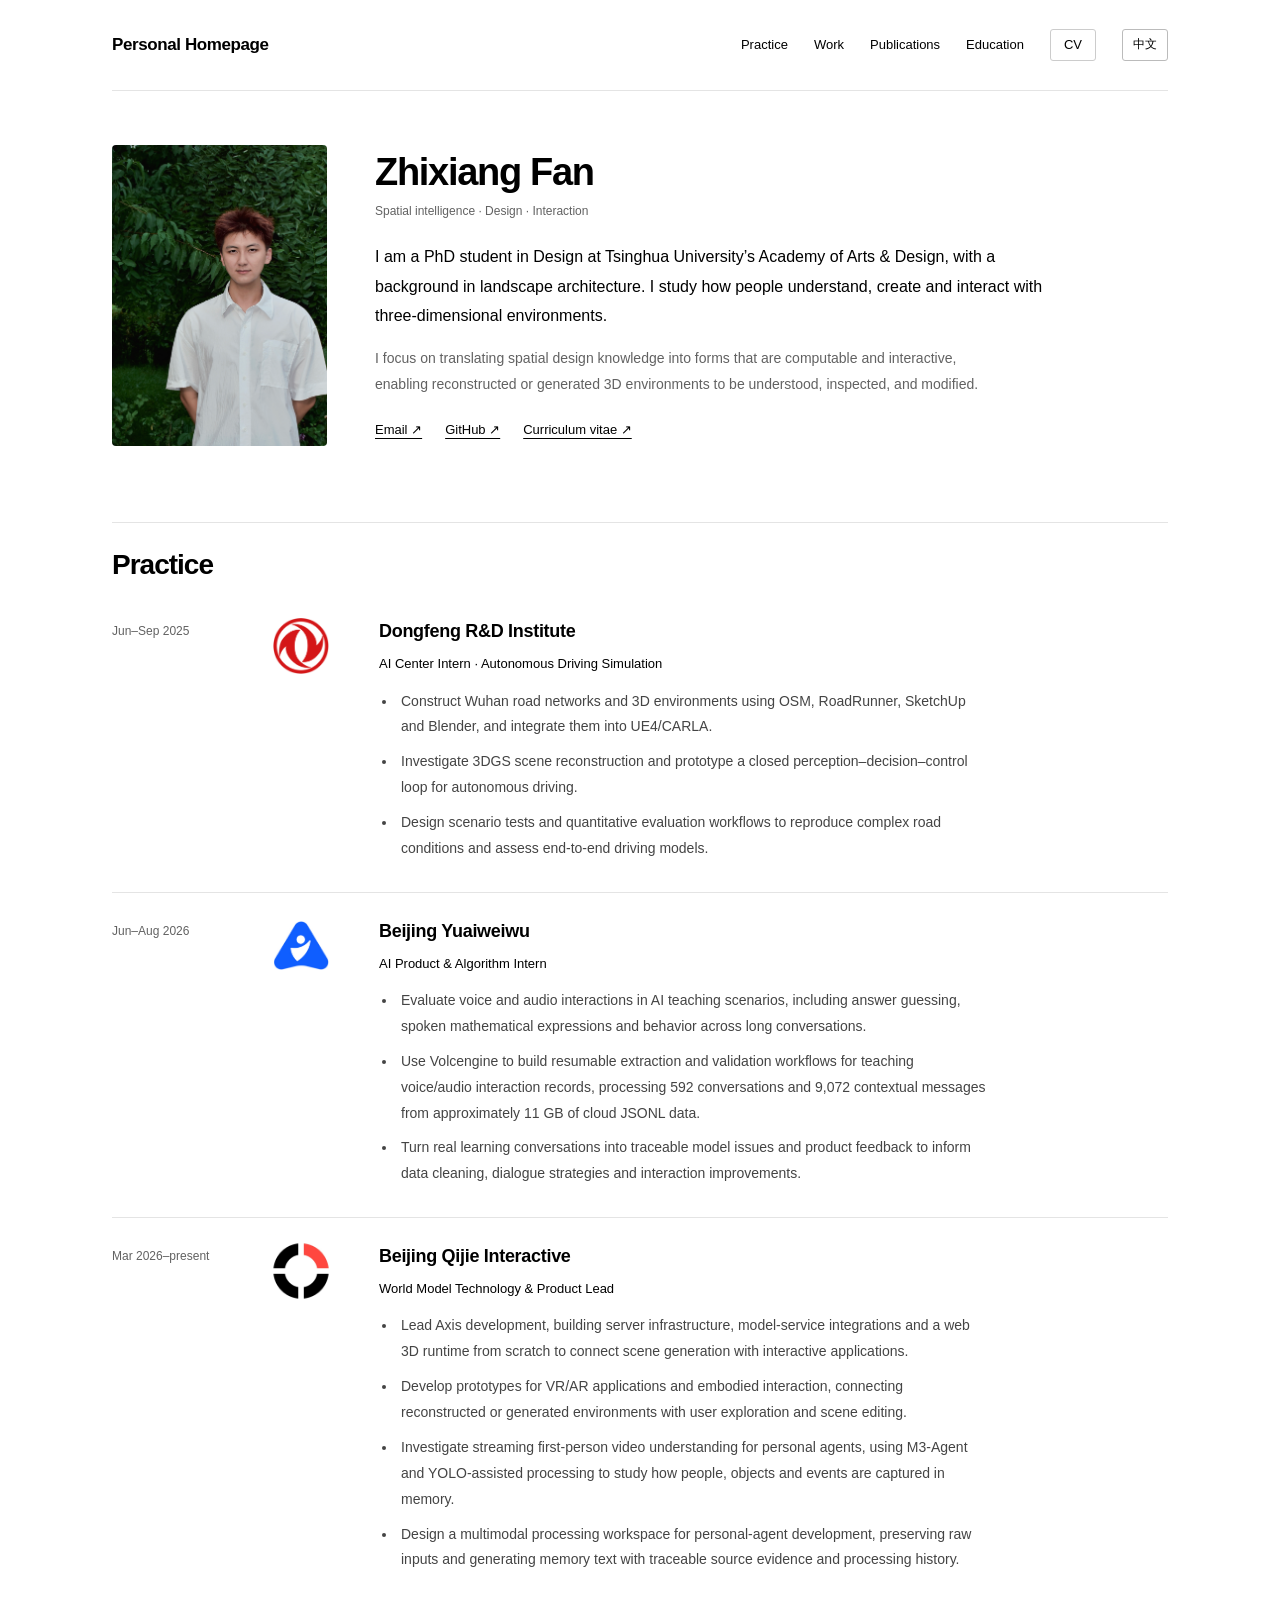
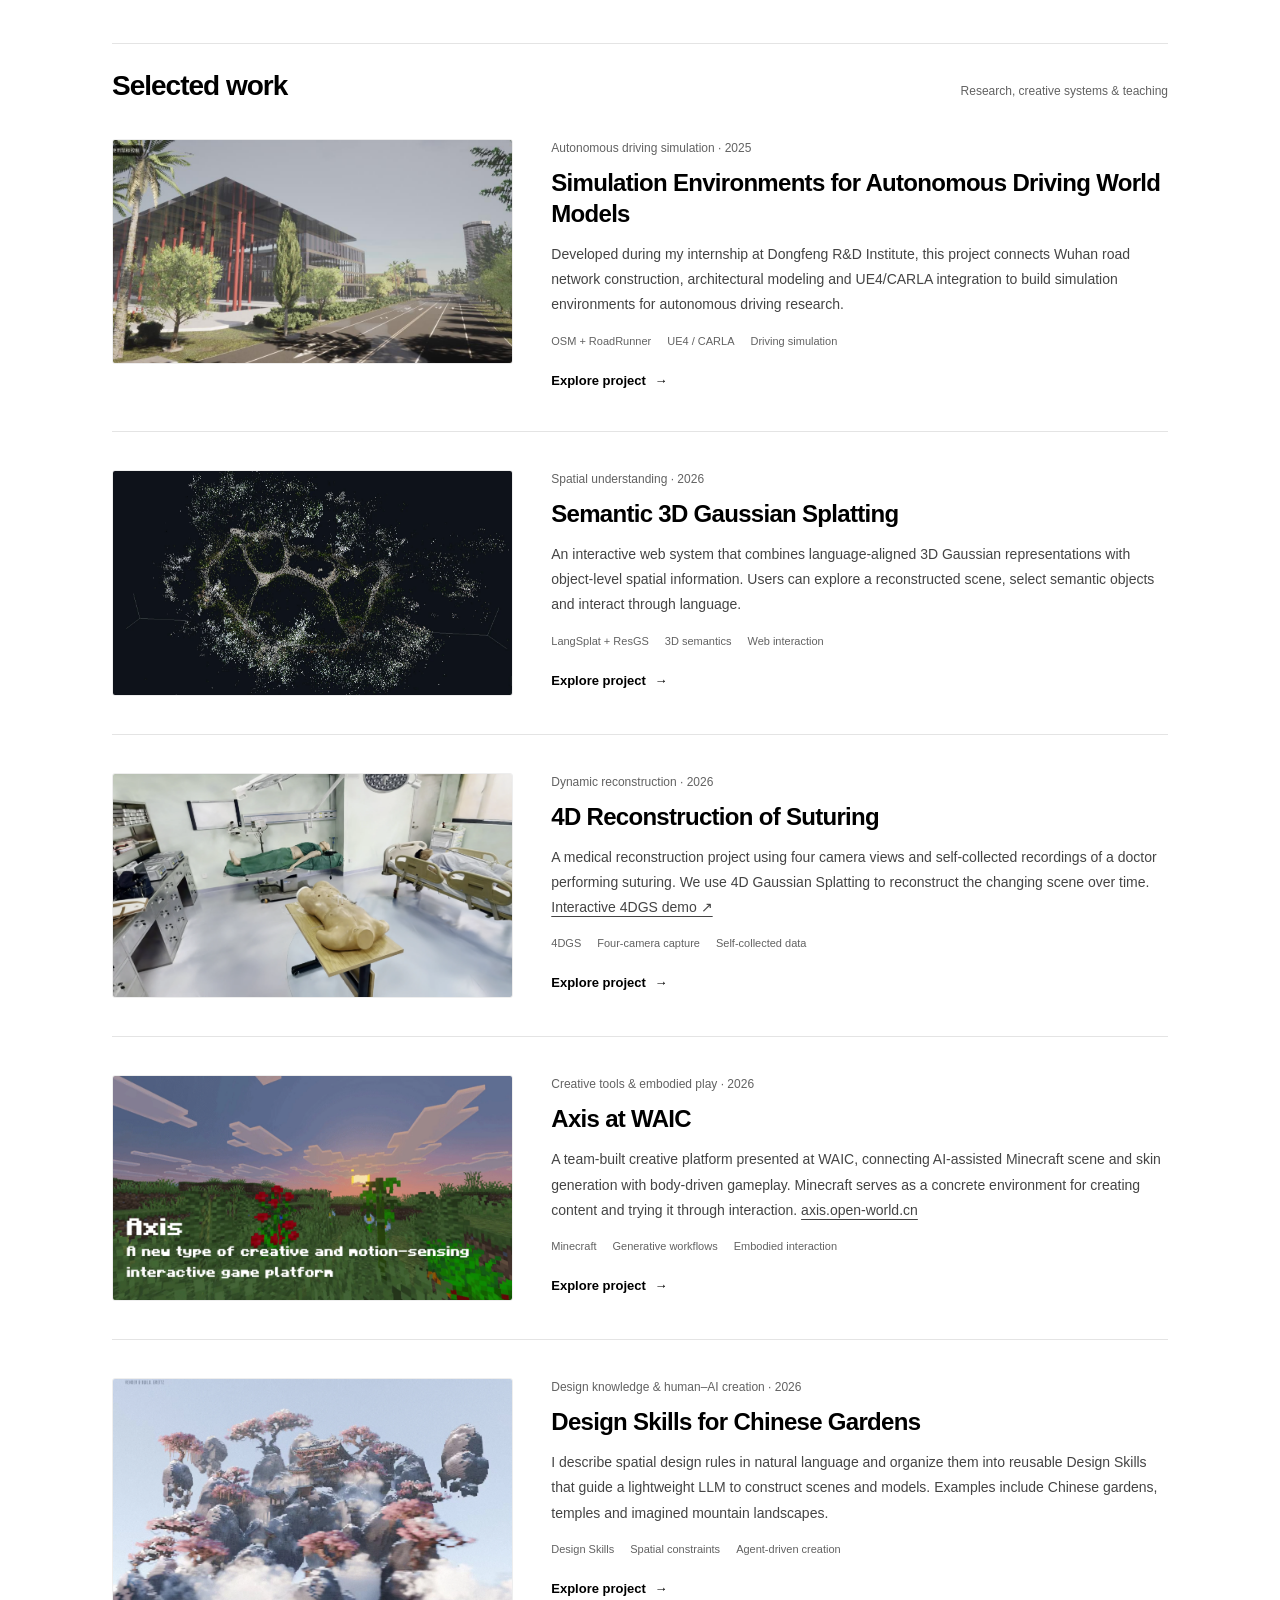
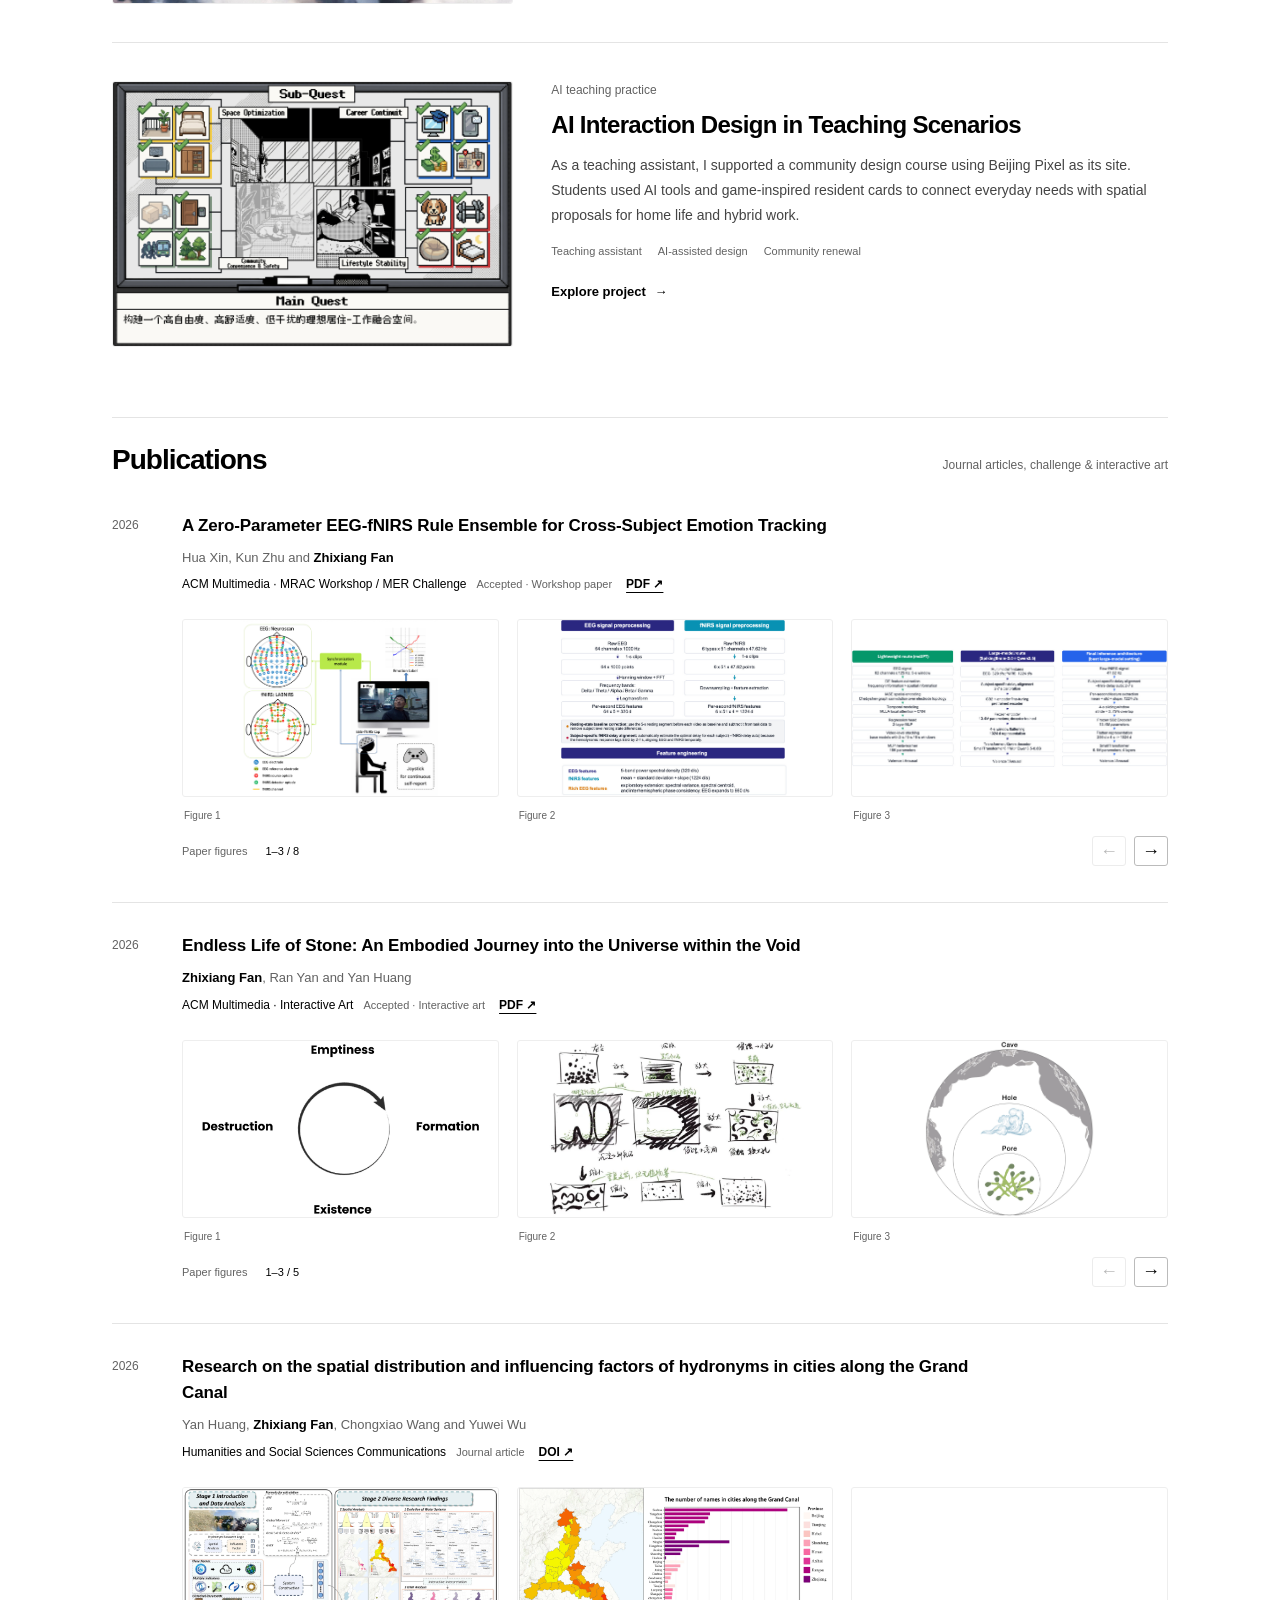
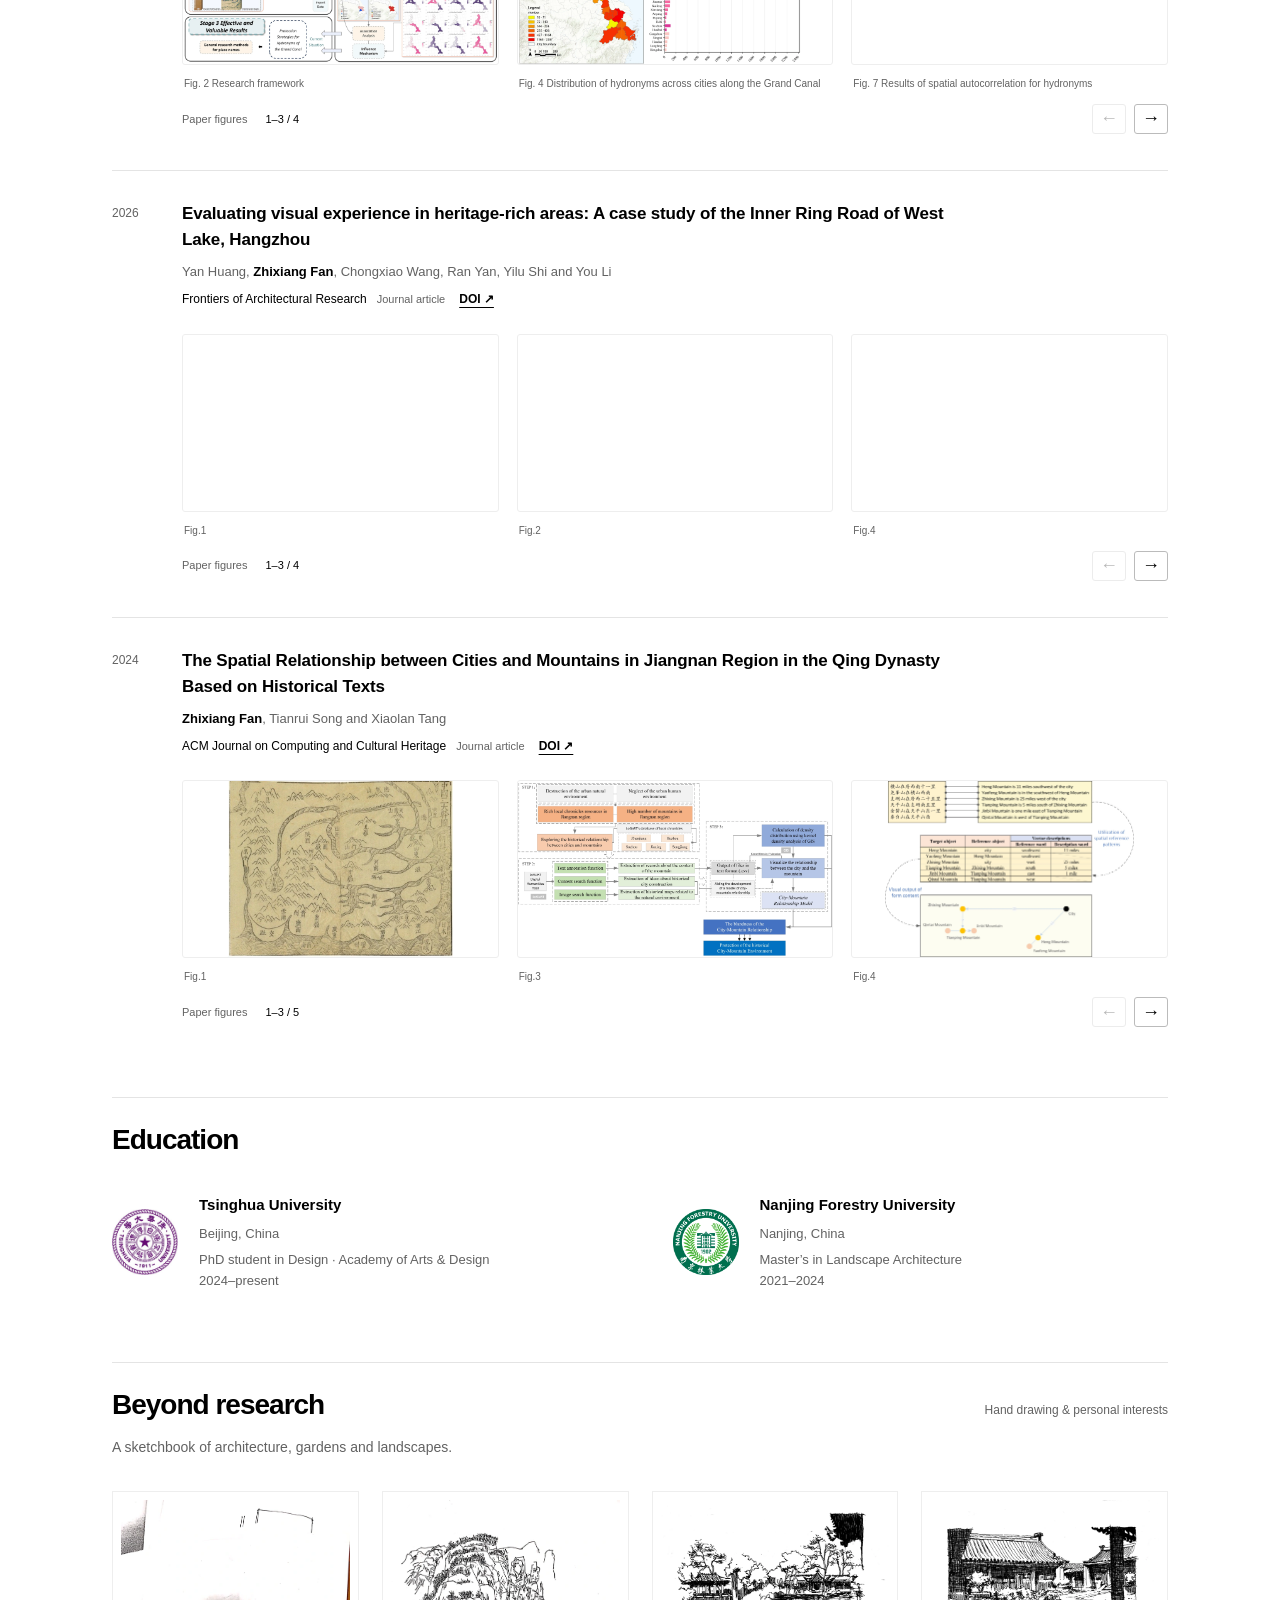
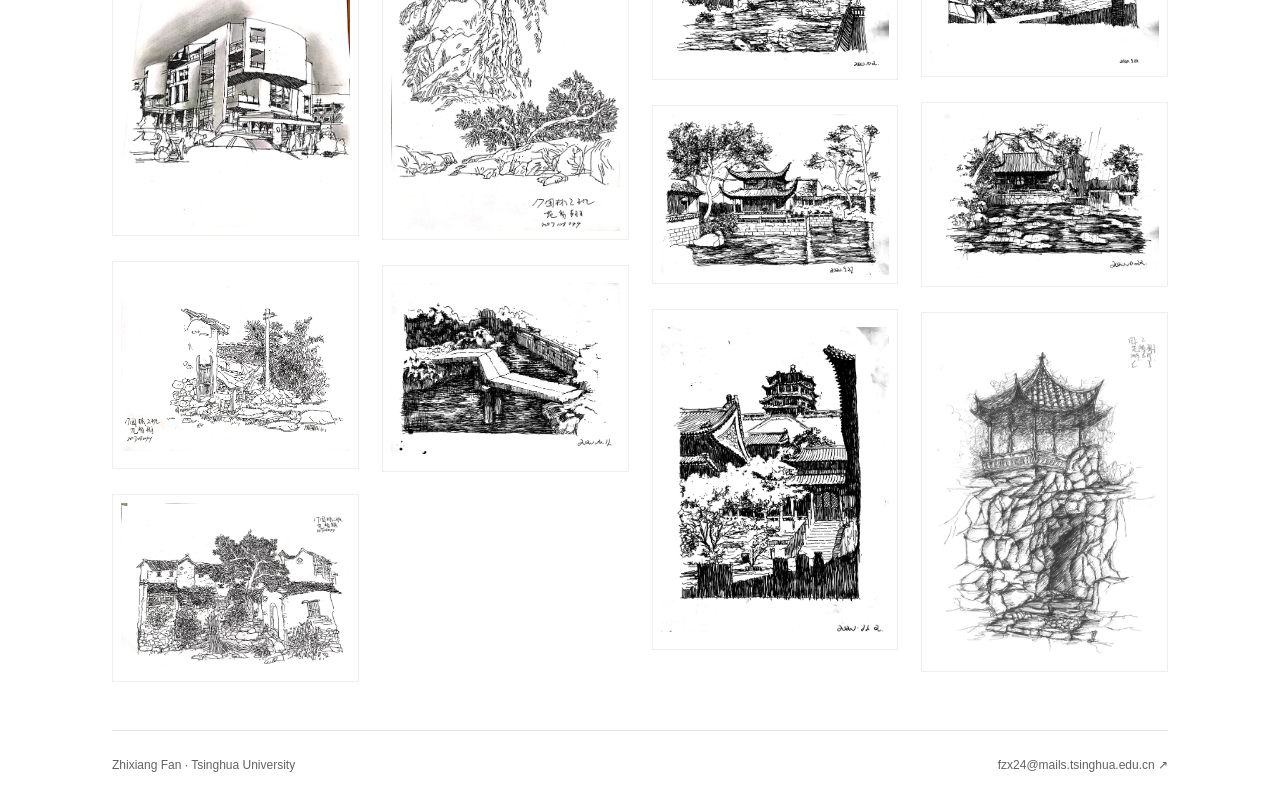
==== commit a7ed89ff: "Reorder six projects and feature driving simulation" ====
--- a/index.html
+++ b/index.html
@@ -2,11 +2,11 @@
 <html lang="en"><head><meta charset="utf-8"><meta name="viewport" content="width=device-width, initial-scale=1">
 <title>Zhixiang Fan · Spatial Intelligence &amp; Design</title><meta name="description" content="I am a PhD student in Design at Tsinghua University’s Academy of Arts &amp; Design, with a background in landscape architecture. I study how people understand, create and interact with three-dimensional environments.">
 <meta name="theme-color" content="#ffffff"><meta property="og:type" content="website"><meta property="og:title" content="Zhixiang Fan · Spatial Intelligence &amp; Design"><meta property="og:description" content="I am a PhD student in Design at Tsinghua University’s Academy of Arts &amp; Design, with a background in landscape architecture. I study how people understand, create and interact with three-dimensional environments.">
-<link rel="canonical" href="https://char1ss.github.io/"><link rel="icon" href="favicon.svg" type="image/svg+xml"><link rel="stylesheet" href="styles.css?v=practice-20261105"><script src="gallery.js?v=practice-20261105" defer></script></head>
+<link rel="canonical" href="https://char1ss.github.io/"><link rel="icon" href="favicon.svg" type="image/svg+xml"><link rel="stylesheet" href="styles.css?v=projects-20261106"><script src="gallery.js?v=projects-20261106" defer></script></head>
 <body><a class="skip" href="#main">Skip to content</a><div class="wrap">
 <header class="header"><a class="wordmark" href="./">Personal Homepage</a>
 <nav aria-label="Main navigation"><a href="./#practice">Practice</a><a href="./#work">Work</a><a href="./#publications">Publications</a><a href="./#about">Education</a><a class="nav-cv" href="assets/zhixiang-fan-cv.pdf">CV</a></nav></header><main id="main"><section class="hero profile-hero" aria-labelledby="name"><img class="profile-photo" src="assets/profile/zhixiang-fan-original.jpg" alt="Portrait of Zhixiang Fan" width="1733" height="2428" fetchpriority="high"><div class="profile-text"><h1 id="name">Zhixiang Fan</h1><p class="eyebrow">Spatial intelligence · Design · Interaction</p><p class="intro">I am a PhD student in Design at Tsinghua University’s Academy of Arts &amp; Design, with a background in landscape architecture. I study how people understand, create and interact with three-dimensional environments.</p><p class="research-intro">I focus on translating spatial design knowledge into forms that are computable and interactive, enabling reconstructed or generated 3D environments to be understood, inspected, and modified.</p><div class="contact-links"><a href="mailto:fzx24@mails.tsinghua.edu.cn">Email ↗</a><a href="https://github.com/Char1ss">GitHub ↗</a><a href="assets/zhixiang-fan-cv.pdf">Curriculum vitae ↗</a></div></div></section>
-<section class="section" id="practice" aria-labelledby="practice-title"><div class="section-title"><h2 id="practice-title">Practice</h2></div><article class="experience"><span>Jun–Sep 2025</span><div class="experience-body"><div class="experience-heading"><span class="practice-logo"><img src="assets/practice/dongfeng.png" alt="" width="56" height="56" loading="lazy" decoding="async"></span><div><h3>Dongfeng R&amp;D Institute</h3><p class="role">AI Center Intern · Autonomous Driving Simulation</p></div></div><ul class="practice-tasks"><li>Construct Wuhan road networks and 3D environments using OSM, RoadRunner, SketchUp and Blender, and integrate them into UE4/CARLA.</li><li>Investigate 3DGS scene reconstruction and prototype a closed perception–decision–control loop for autonomous driving.</li><li>Design scenario tests and quantitative evaluation workflows to reproduce complex road conditions and assess end-to-end driving models.</li></ul><div class="practice-gallery"><section class="carousel compact" aria-label="Dongfeng R&amp;D Institute gallery"><div class="carousel-track" tabindex="0" aria-label="Dongfeng R&amp;D Institute gallery; use left and right arrow keys"><figure class="slide" role="group" aria-label="1 of 6"><a class="image-expand" href="assets/practice/dongfeng-roadrunner-01.webp" aria-haspopup="dialog" aria-label="Open full image: Urban road simulation scene"><img src="assets/practice/dongfeng-roadrunner-01.webp" alt="Urban road simulation scene" loading="lazy" decoding="async"></a><figcaption>Urban road simulation scene</figcaption></figure><figure class="slide" role="group" aria-label="2 of 6"><a class="image-expand" href="assets/practice/dongfeng-roadrunner-02.webp" aria-haspopup="dialog" aria-label="Open full image: Vehicle simulation and debugging"><img src="assets/practice/dongfeng-roadrunner-02.webp" alt="Vehicle simulation and debugging" loading="lazy" decoding="async"></a><figcaption>Vehicle simulation and debugging</figcaption></figure><figure class="slide" role="group" aria-label="3 of 6"><a class="image-expand" href="assets/practice/dongfeng-roadrunner-03.webp" aria-haspopup="dialog" aria-label="Open full image: Road environment overview"><img src="assets/practice/dongfeng-roadrunner-03.webp" alt="Road environment overview" loading="lazy" decoding="async"></a><figcaption>Road environment overview</figcaption></figure><figure class="slide" role="group" aria-label="4 of 6"><a class="image-expand" href="assets/practice/dongfeng-roadrunner-04.webp" aria-haspopup="dialog" aria-label="Open full image: RoadRunner road network editing"><img src="assets/practice/dongfeng-roadrunner-04.webp" alt="RoadRunner road network editing" loading="lazy" decoding="async"></a><figcaption>RoadRunner road network editing</figcaption></figure><figure class="slide" role="group" aria-label="5 of 6"><a class="image-expand" href="assets/practice/dongfeng-roadrunner-05.webp" aria-haspopup="dialog" aria-label="Open full image: SketchUp architectural modeling"><img src="assets/practice/dongfeng-roadrunner-05.webp" alt="SketchUp architectural modeling" loading="lazy" decoding="async"></a><figcaption>SketchUp architectural modeling</figcaption></figure><figure class="slide" role="group" aria-label="6 of 6"><a class="image-expand" href="assets/practice/dongfeng-roadrunner-06.webp" aria-haspopup="dialog" aria-label="Open full image: Scene integration in Unreal Engine"><img src="assets/practice/dongfeng-roadrunner-06.webp" alt="Scene integration in Unreal Engine" loading="lazy" decoding="async"></a><figcaption>Scene integration in Unreal Engine</figcaption></figure></div><div class="carousel-bar"><span class="gallery-hint">Internship images <span class="gallery-count" aria-live="polite">1 / 6</span></span><div class="carousel-buttons"><button type="button" class="prev" aria-label="Previous slide" disabled>←</button><button type="button" class="next" aria-label="Next slide">→</button></div></div></section></div></div></article><article class="experience"><span>Jun–Aug 2026</span><div class="experience-body"><div class="experience-heading"><span class="practice-logo"><img src="assets/practice/yuaiweiwu.png" alt="" width="56" height="56" loading="lazy" decoding="async"></span><div><h3>Beijing Yuaiweiwu</h3><p class="role">AI Product &amp; Algorithm Intern</p></div></div><ul class="practice-tasks"><li>Evaluate voice and audio interactions in AI teaching scenarios, including answer guessing, spoken mathematical expressions and behavior across long conversations.</li><li>Use Volcengine to build resumable extraction and validation workflows for teaching voice/audio interaction records, processing 592 conversations and 9,072 contextual messages from approximately 11 GB of cloud JSONL data.</li><li>Turn real learning conversations into traceable model issues and product feedback to inform data cleaning, dialogue strategies and interaction improvements.</li></ul></div></article><article class="experience"><span>Mar 2026–present</span><div class="experience-body"><div class="experience-heading"><span class="practice-logo"><img src="assets/practice/qijie.jpg" alt="" width="56" height="56" loading="lazy" decoding="async"></span><div><h3>Beijing Qijie Interactive</h3><p class="role">World Model Technology &amp; Product Lead</p></div></div><ul class="practice-tasks"><li>Lead Axis development, building server infrastructure, model-service integrations and a web 3D runtime from scratch to connect scene generation with interactive applications.</li><li>Develop prototypes for VR/AR applications and embodied interaction, connecting reconstructed or generated environments with user exploration and scene editing.</li><li>Investigate streaming first-person video understanding for personal agents, using M3-Agent and YOLO-assisted processing to study how people, objects and events are captured in memory.</li><li>Design a multimodal processing workspace for personal-agent development, preserving raw inputs and generating memory text with traceable source evidence and processing history.</li></ul></div></article></section>
-<section class="section" id="work" aria-labelledby="work-title"><div class="section-title"><h2 id="work-title">Selected work</h2><span>Research, creative systems & teaching</span></div><article class="project"><a class="project-visual" href="projects/friend/" tabindex="-1" aria-hidden="true"><img class="project-cover" src="assets/projects/friend/cover.png" alt="Personal data ownership and shared context for AI agents" width="640" height="400" loading="lazy"></a><div><p class="project-category">Personal AI &amp; memory · 2026</p><h3><a href="projects/friend/">friend. — Personal Data Wallet</a></h3><p class="project-summary">A personal data wallet that brings conversations, meeting notes and everyday records into one place. friend. connects this growing personal context to AI agents through MCP, so they can understand the user without starting from scratch. <a href="https://friend.open-world.cn/">Visit friend.</a></p><ul class="tags" aria-label="Topics"><li>Personal data wallet</li><li>Shared memory</li><li>MCP</li></ul><a class="project-link" href="projects/friend/">Explore project <span aria-hidden="true">→</span><span class="sr-only"></span></a></div></article><article class="project"><a class="project-visual" href="projects/semantic-3dgs/" tabindex="-1" aria-hidden="true"><img class="project-cover" src="assets/projects/semantic-3dgs/cover.webp" alt="Scene exploration and semantic selection" width="640" height="400" loading="lazy"></a><div><p class="project-category">Spatial understanding · 2026</p><h3><a href="projects/semantic-3dgs/">Semantic 3D Gaussian Splatting</a></h3><p class="project-summary">An interactive web system that combines language-aligned 3D Gaussian representations with object-level spatial information. Users can explore a reconstructed scene, select semantic objects and interact through language.</p><ul class="tags" aria-label="Topics"><li>LangSplat + ResGS</li><li>3D semantics</li><li>Web interaction</li></ul><a class="project-link" href="projects/semantic-3dgs/">Explore project <span aria-hidden="true">→</span><span class="sr-only"></span></a></div></article><article class="project"><a class="project-visual" href="projects/axis-waic/" tabindex="-1" aria-hidden="true"><img class="project-cover" src="assets/projects/axis-waic/cover.webp" alt="Scenes, character skins and body-driven play" width="640" height="400" loading="lazy"></a><div><p class="project-category">Creative tools &amp; embodied play · 2026</p><h3><a href="projects/axis-waic/">Axis at WAIC</a></h3><p class="project-summary">A team-built creative platform presented at WAIC, connecting AI-assisted Minecraft scene and skin generation with body-driven gameplay. Minecraft serves as a concrete environment for creating content and trying it through interaction. <a href="https://axis.open-world.cn">axis.open-world.cn</a></p><ul class="tags" aria-label="Topics"><li>Minecraft</li><li>Generative workflows</li><li>Embodied interaction</li></ul><a class="project-link" href="projects/axis-waic/">Explore project <span aria-hidden="true">→</span><span class="sr-only"></span></a></div></article><article class="project"><a class="project-visual" href="projects/surgical-4dgs/" tabindex="-1" aria-hidden="true"><img class="project-cover" src="assets/projects/surgical-4dgs/cover.webp" alt="Capture setup and reconstructed suturing sequence" width="640" height="400" loading="lazy"></a><div><p class="project-category">Dynamic reconstruction · 2026</p><h3><a href="projects/surgical-4dgs/">4D Reconstruction of Suturing</a></h3><p class="project-summary">A medical reconstruction project using four camera views and self-collected recordings of a doctor performing suturing. We use 4D Gaussian Splatting to reconstruct the changing scene over time. <a href="https://demo3d.open-world.cn/4dgs/">Interactive 4DGS demo ↗</a></p><ul class="tags" aria-label="Topics"><li>4DGS</li><li>Four-camera capture</li><li>Self-collected data</li></ul><a class="project-link" href="projects/surgical-4dgs/">Explore project <span aria-hidden="true">→</span><span class="sr-only"></span></a></div></article><article class="project"><a class="project-visual" href="projects/garden-skills/" tabindex="-1" aria-hidden="true"><img class="project-cover" src="assets/projects/garden-skills/cover-v2.webp" alt="Design principles, generated scenes and local revision" width="640" height="400" loading="lazy"></a><div><p class="project-category">Design knowledge &amp; human–AI creation · 2026</p><h3><a href="projects/garden-skills/">Design Skills for Chinese Gardens</a></h3><p class="project-summary">I describe spatial design rules in natural language and organize them into reusable Design Skills that guide a lightweight LLM to construct scenes and models. Examples include Chinese gardens, temples and imagined mountain landscapes.</p><ul class="tags" aria-label="Topics"><li>Design Skills</li><li>Spatial constraints</li><li>Agent-driven creation</li></ul><a class="project-link" href="projects/garden-skills/">Explore project <span aria-hidden="true">→</span><span class="sr-only"></span></a></div></article><article class="project"><a class="project-visual" href="projects/ai-teaching-practice/" tabindex="-1" aria-hidden="true"><img class="project-cover" src="assets/projects/ai-teaching-practice/cover.png" alt="Beijing Pixel · home life and hybrid work · AI-assisted community design" width="640" height="400" loading="lazy"></a><div><p class="project-category">AI teaching practice</p><h3><a href="projects/ai-teaching-practice/">AI Teaching Practice: Community Design</a></h3><p class="project-summary">As a teaching assistant, I supported a community design course using Beijing Pixel as its site. Students used AI tools and game-inspired resident cards to connect everyday needs with spatial proposals for home life and hybrid work.</p><ul class="tags" aria-label="Topics"><li>Teaching assistant</li><li>AI-assisted design</li><li>Community renewal</li></ul><a class="project-link" href="projects/ai-teaching-practice/">Explore project <span aria-hidden="true">→</span><span class="sr-only"></span></a></div></article></section>
+<section class="section" id="practice" aria-labelledby="practice-title"><div class="section-title"><h2 id="practice-title">Practice</h2></div><article class="experience"><span>Jun–Sep 2025</span><div class="experience-body"><div class="experience-heading"><span class="practice-logo"><img src="assets/practice/dongfeng.png" alt="" width="56" height="56" loading="lazy" decoding="async"></span><div><h3>Dongfeng R&amp;D Institute</h3><p class="role">AI Center Intern · Autonomous Driving Simulation</p></div></div><ul class="practice-tasks"><li>Construct Wuhan road networks and 3D environments using OSM, RoadRunner, SketchUp and Blender, and integrate them into UE4/CARLA.</li><li>Investigate 3DGS scene reconstruction and prototype a closed perception–decision–control loop for autonomous driving.</li><li>Design scenario tests and quantitative evaluation workflows to reproduce complex road conditions and assess end-to-end driving models.</li></ul></div></article><article class="experience"><span>Jun–Aug 2026</span><div class="experience-body"><div class="experience-heading"><span class="practice-logo"><img src="assets/practice/yuaiweiwu.png" alt="" width="56" height="56" loading="lazy" decoding="async"></span><div><h3>Beijing Yuaiweiwu</h3><p class="role">AI Product &amp; Algorithm Intern</p></div></div><ul class="practice-tasks"><li>Evaluate voice and audio interactions in AI teaching scenarios, including answer guessing, spoken mathematical expressions and behavior across long conversations.</li><li>Use Volcengine to build resumable extraction and validation workflows for teaching voice/audio interaction records, processing 592 conversations and 9,072 contextual messages from approximately 11 GB of cloud JSONL data.</li><li>Turn real learning conversations into traceable model issues and product feedback to inform data cleaning, dialogue strategies and interaction improvements.</li></ul></div></article><article class="experience"><span>Mar 2026–present</span><div class="experience-body"><div class="experience-heading"><span class="practice-logo"><img src="assets/practice/qijie.jpg" alt="" width="56" height="56" loading="lazy" decoding="async"></span><div><h3>Beijing Qijie Interactive</h3><p class="role">World Model Technology &amp; Product Lead</p></div></div><ul class="practice-tasks"><li>Lead Axis development, building server infrastructure, model-service integrations and a web 3D runtime from scratch to connect scene generation with interactive applications.</li><li>Develop prototypes for VR/AR applications and embodied interaction, connecting reconstructed or generated environments with user exploration and scene editing.</li><li>Investigate streaming first-person video understanding for personal agents, using M3-Agent and YOLO-assisted processing to study how people, objects and events are captured in memory.</li><li>Design a multimodal processing workspace for personal-agent development, preserving raw inputs and generating memory text with traceable source evidence and processing history.</li></ul></div></article></section>
+<section class="section" id="work" aria-labelledby="work-title"><div class="section-title"><h2 id="work-title">Selected work</h2><span>Research, creative systems & teaching</span></div><article class="project"><a class="project-visual" href="projects/autonomous-driving/" tabindex="-1" aria-hidden="true"><img class="project-cover" src="assets/practice/dongfeng-roadrunner-01.webp" alt="Dongfeng R&amp;D Institute · road environments and autonomous driving simulation" width="640" height="400" loading="lazy"></a><div><p class="project-category">Autonomous driving simulation · 2025</p><h3><a href="projects/autonomous-driving/">Simulation Environments for Autonomous Driving World Models</a></h3><p class="project-summary">Developed during my internship at Dongfeng R&amp;D Institute, this project connects Wuhan road network construction, architectural modeling and UE4/CARLA integration to build simulation environments for autonomous driving research.</p><ul class="tags" aria-label="Topics"><li>OSM + RoadRunner</li><li>UE4 / CARLA</li><li>Driving simulation</li></ul><a class="project-link" href="projects/autonomous-driving/">Explore project <span aria-hidden="true">→</span><span class="sr-only"></span></a></div></article><article class="project"><a class="project-visual" href="projects/semantic-3dgs/" tabindex="-1" aria-hidden="true"><img class="project-cover" src="assets/projects/semantic-3dgs/cover.webp" alt="Scene exploration and semantic selection" width="640" height="400" loading="lazy"></a><div><p class="project-category">Spatial understanding · 2026</p><h3><a href="projects/semantic-3dgs/">Semantic 3D Gaussian Splatting</a></h3><p class="project-summary">An interactive web system that combines language-aligned 3D Gaussian representations with object-level spatial information. Users can explore a reconstructed scene, select semantic objects and interact through language.</p><ul class="tags" aria-label="Topics"><li>LangSplat + ResGS</li><li>3D semantics</li><li>Web interaction</li></ul><a class="project-link" href="projects/semantic-3dgs/">Explore project <span aria-hidden="true">→</span><span class="sr-only"></span></a></div></article><article class="project"><a class="project-visual" href="projects/surgical-4dgs/" tabindex="-1" aria-hidden="true"><img class="project-cover" src="assets/projects/surgical-4dgs/cover.webp" alt="Capture setup and reconstructed suturing sequence" width="640" height="400" loading="lazy"></a><div><p class="project-category">Dynamic reconstruction · 2026</p><h3><a href="projects/surgical-4dgs/">4D Reconstruction of Suturing</a></h3><p class="project-summary">A medical reconstruction project using four camera views and self-collected recordings of a doctor performing suturing. We use 4D Gaussian Splatting to reconstruct the changing scene over time. <a href="https://demo3d.open-world.cn/4dgs/">Interactive 4DGS demo ↗</a></p><ul class="tags" aria-label="Topics"><li>4DGS</li><li>Four-camera capture</li><li>Self-collected data</li></ul><a class="project-link" href="projects/surgical-4dgs/">Explore project <span aria-hidden="true">→</span><span class="sr-only"></span></a></div></article><article class="project"><a class="project-visual" href="projects/axis-waic/" tabindex="-1" aria-hidden="true"><img class="project-cover" src="assets/projects/axis-waic/cover.webp" alt="Scenes, character skins and body-driven play" width="640" height="400" loading="lazy"></a><div><p class="project-category">Creative tools &amp; embodied play · 2026</p><h3><a href="projects/axis-waic/">Axis at WAIC</a></h3><p class="project-summary">A team-built creative platform presented at WAIC, connecting AI-assisted Minecraft scene and skin generation with body-driven gameplay. Minecraft serves as a concrete environment for creating content and trying it through interaction. <a href="https://axis.open-world.cn">axis.open-world.cn</a></p><ul class="tags" aria-label="Topics"><li>Minecraft</li><li>Generative workflows</li><li>Embodied interaction</li></ul><a class="project-link" href="projects/axis-waic/">Explore project <span aria-hidden="true">→</span><span class="sr-only"></span></a></div></article><article class="project"><a class="project-visual" href="projects/garden-skills/" tabindex="-1" aria-hidden="true"><img class="project-cover" src="assets/projects/garden-skills/cover-v2.webp" alt="Design principles, generated scenes and local revision" width="640" height="400" loading="lazy"></a><div><p class="project-category">Design knowledge &amp; human–AI creation · 2026</p><h3><a href="projects/garden-skills/">Design Skills for Chinese Gardens</a></h3><p class="project-summary">I describe spatial design rules in natural language and organize them into reusable Design Skills that guide a lightweight LLM to construct scenes and models. Examples include Chinese gardens, temples and imagined mountain landscapes.</p><ul class="tags" aria-label="Topics"><li>Design Skills</li><li>Spatial constraints</li><li>Agent-driven creation</li></ul><a class="project-link" href="projects/garden-skills/">Explore project <span aria-hidden="true">→</span><span class="sr-only"></span></a></div></article><article class="project"><a class="project-visual" href="projects/ai-teaching-practice/" tabindex="-1" aria-hidden="true"><img class="project-cover" src="assets/projects/ai-teaching-practice/cover.png" alt="Beijing Pixel · home life and hybrid work · AI-assisted community design" width="640" height="400" loading="lazy"></a><div><p class="project-category">AI teaching practice</p><h3><a href="projects/ai-teaching-practice/">AI Interaction Design in Teaching Scenarios</a></h3><p class="project-summary">As a teaching assistant, I supported a community design course using Beijing Pixel as its site. Students used AI tools and game-inspired resident cards to connect everyday needs with spatial proposals for home life and hybrid work.</p><ul class="tags" aria-label="Topics"><li>Teaching assistant</li><li>AI-assisted design</li><li>Community renewal</li></ul><a class="project-link" href="projects/ai-teaching-practice/">Explore project <span aria-hidden="true">→</span><span class="sr-only"></span></a></div></article></section>
 <section class="section" id="publications" aria-labelledby="pub-title"><div class="section-title"><h2 id="pub-title">Publications</h2><span>Journal articles, challenge & interactive art</span></div><ol class="pub-list"><li class="publication"><span class="pub-year">2026</span><div><h3 class="pub-title">A Zero-Parameter EEG-fNIRS Rule Ensemble for Cross-Subject Emotion Tracking</h3><p class="pub-authors">Hua Xin, Kun Zhu and <strong>Zhixiang Fan</strong></p><p class="pub-venue">ACM Multimedia · MRAC Workshop / MER Challenge<span class="pub-status">Accepted · Workshop paper</span><a class="pub-link" href="assets/publications/emotion-tracking/paper.pdf" aria-label="Read PDF: A Zero-Parameter EEG-fNIRS Rule Ensemble for Cross-Subject Emotion Tracking">PDF ↗</a></p><section class="carousel compact" aria-label="A Zero-Parameter EEG-fNIRS Rule Ensemble for Cross-Subject Emotion Tracking figures"><div class="carousel-track" tabindex="0" aria-label="A Zero-Parameter EEG-fNIRS Rule Ensemble for Cross-Subject Emotion Tracking figures; use left and right arrow keys"><figure class="slide" role="group" aria-label="1 of 8"><a class="image-expand" href="assets/publications/emotion-tracking/eeg-figure-1.png" aria-haspopup="dialog" aria-label="Open full image: Figure 1"><img src="assets/publications/emotion-tracking/eeg-figure-1.png" alt="EEG-fNIRS emotion tracking — Figure 1" loading="lazy" decoding="async"></a><figcaption>Figure 1</figcaption></figure><figure class="slide" role="group" aria-label="2 of 8"><a class="image-expand" href="assets/publications/emotion-tracking/eeg-figure-2.jpg" aria-haspopup="dialog" aria-label="Open full image: Figure 2"><img src="assets/publications/emotion-tracking/eeg-figure-2.jpg" alt="EEG-fNIRS emotion tracking — Figure 2" loading="lazy" decoding="async"></a><figcaption>Figure 2</figcaption></figure><figure class="slide" role="group" aria-label="3 of 8"><a class="image-expand" href="assets/publications/emotion-tracking/eeg-figure-3.jpg" aria-haspopup="dialog" aria-label="Open full image: Figure 3"><img src="assets/publications/emotion-tracking/eeg-figure-3.jpg" alt="EEG-fNIRS emotion tracking — Figure 3" loading="lazy" decoding="async"></a><figcaption>Figure 3</figcaption></figure><figure class="slide" role="group" aria-label="4 of 8"><a class="image-expand" href="assets/publications/emotion-tracking/eeg-figure-6.jpg" aria-haspopup="dialog" aria-label="Open full image: Figure 6"><img src="assets/publications/emotion-tracking/eeg-figure-6.jpg" alt="EEG-fNIRS emotion tracking — Figure 6" loading="lazy" decoding="async"></a><figcaption>Figure 6</figcaption></figure><figure class="slide" role="group" aria-label="5 of 8"><a class="image-expand" href="assets/publications/emotion-tracking/figure-original-1.png" aria-haspopup="dialog" aria-label="Open full image: Figure 1"><img src="assets/publications/emotion-tracking/figure-original-1.png" alt="A Zero-Parameter EEG-fNIRS Rule Ensemble for Cross-Subject Emotion Tracking — Figure 1" loading="lazy" decoding="async"></a><figcaption>Figure 1</figcaption></figure><figure class="slide" role="group" aria-label="6 of 8"><a class="image-expand" href="assets/publications/emotion-tracking/figure-original-2.png" aria-haspopup="dialog" aria-label="Open full image: Figure 2"><img src="assets/publications/emotion-tracking/figure-original-2.png" alt="A Zero-Parameter EEG-fNIRS Rule Ensemble for Cross-Subject Emotion Tracking — Figure 2" loading="lazy" decoding="async"></a><figcaption>Figure 2</figcaption></figure><figure class="slide" role="group" aria-label="7 of 8"><a class="image-expand" href="assets/publications/emotion-tracking/figure-original-3.png" aria-haspopup="dialog" aria-label="Open full image: Figure 3"><img src="assets/publications/emotion-tracking/figure-original-3.png" alt="A Zero-Parameter EEG-fNIRS Rule Ensemble for Cross-Subject Emotion Tracking — Figure 3" loading="lazy" decoding="async"></a><figcaption>Figure 3</figcaption></figure><figure class="slide" role="group" aria-label="8 of 8"><a class="image-expand" href="assets/publications/emotion-tracking/figure-original-4.png" aria-haspopup="dialog" aria-label="Open full image: Figure 4"><img src="assets/publications/emotion-tracking/figure-original-4.png" alt="A Zero-Parameter EEG-fNIRS Rule Ensemble for Cross-Subject Emotion Tracking — Figure 4" loading="lazy" decoding="async"></a><figcaption>Figure 4</figcaption></figure></div><div class="carousel-bar"><span class="gallery-hint">Paper figures <span class="gallery-count" aria-live="polite">1 / 8</span></span><div class="carousel-buttons"><button type="button" class="prev" aria-label="Previous slide" disabled>←</button><button type="button" class="next" aria-label="Next slide">→</button></div></div></section></div></li><li class="publication"><span class="pub-year">2026</span><div><h3 class="pub-title">Endless Life of Stone: An Embodied Journey into the Universe within the Void</h3><p class="pub-authors"><strong>Zhixiang Fan</strong>, Ran Yan and Yan Huang</p><p class="pub-venue">ACM Multimedia · Interactive Art<span class="pub-status">Accepted · Interactive art</span><a class="pub-link" href="assets/publications/stone/paper.pdf" aria-label="Read PDF: Endless Life of Stone: An Embodied Journey into the Universe within the Void">PDF ↗</a></p><section class="carousel compact" aria-label="Endless Life of Stone: An Embodied Journey into the Universe within the Void figures"><div class="carousel-track" tabindex="0" aria-label="Endless Life of Stone: An Embodied Journey into the Universe within the Void figures; use left and right arrow keys"><figure class="slide" role="group" aria-label="1 of 5"><a class="image-expand" href="assets/publications/stone/figure-01.webp" aria-haspopup="dialog" aria-label="Open full image: Figure 1"><img src="assets/publications/stone/figure-01.webp" alt="Endless Life of Stone: An Embodied Journey into the Universe within the Void — Figure 1" loading="lazy" decoding="async"></a><figcaption>Figure 1</figcaption></figure><figure class="slide" role="group" aria-label="2 of 5"><a class="image-expand" href="assets/publications/stone/figure-03.webp" aria-haspopup="dialog" aria-label="Open full image: Figure 2"><img src="assets/publications/stone/figure-03.webp" alt="Endless Life of Stone: An Embodied Journey into the Universe within the Void — Figure 2" loading="lazy" decoding="async"></a><figcaption>Figure 2</figcaption></figure><figure class="slide" role="group" aria-label="3 of 5"><a class="image-expand" href="assets/publications/stone/figure-04.webp" aria-haspopup="dialog" aria-label="Open full image: Figure 3"><img src="assets/publications/stone/figure-04.webp" alt="Endless Life of Stone: An Embodied Journey into the Universe within the Void — Figure 3" loading="lazy" decoding="async"></a><figcaption>Figure 3</figcaption></figure><figure class="slide" role="group" aria-label="4 of 5"><a class="image-expand" href="assets/publications/stone/figure-05.webp" aria-haspopup="dialog" aria-label="Open full image: Figure 4"><img src="assets/publications/stone/figure-05.webp" alt="Endless Life of Stone: An Embodied Journey into the Universe within the Void — Figure 4" loading="lazy" decoding="async"></a><figcaption>Figure 4</figcaption></figure><figure class="slide" role="group" aria-label="5 of 5"><a class="image-expand" href="assets/publications/stone/figure-06.webp" aria-haspopup="dialog" aria-label="Open full image: Figure 5"><img src="assets/publications/stone/figure-06.webp" alt="Endless Life of Stone: An Embodied Journey into the Universe within the Void — Figure 5" loading="lazy" decoding="async"></a><figcaption>Figure 5</figcaption></figure></div><div class="carousel-bar"><span class="gallery-hint">Paper figures <span class="gallery-count" aria-live="polite">1 / 5</span></span><div class="carousel-buttons"><button type="button" class="prev" aria-label="Previous slide" disabled>←</button><button type="button" class="next" aria-label="Next slide">→</button></div></div></section></div></li><li class="publication"><span class="pub-year">2026</span><div><h3 class="pub-title"><a href="https://doi.org/10.1057/s41599-026-07165-4">Research on the spatial distribution and influencing factors of hydronyms in cities along the Grand Canal</a></h3><p class="pub-authors">Yan Huang, <strong>Zhixiang Fan</strong>, Chongxiao Wang and Yuwei Wu</p><p class="pub-venue">Humanities and Social Sciences Communications<span class="pub-status">Journal article</span><a class="pub-link" href="https://doi.org/10.1057/s41599-026-07165-4" aria-label="DOI for Research on the spatial distribution and influencing factors of hydronyms in cities along the Grand Canal">DOI ↗</a></p><section class="carousel compact" aria-label="Research on the spatial distribution and influencing factors of hydronyms in cities along the Grand Canal figures"><div class="carousel-track" tabindex="0" aria-label="Research on the spatial distribution and influencing factors of hydronyms in cities along the Grand Canal figures; use left and right arrow keys"><figure class="slide" role="group" aria-label="1 of 4"><a class="image-expand" href="assets/publications/hydronyms/figure-01.webp" aria-haspopup="dialog" aria-label="Open full image: Fig. 2 Research framework"><img src="assets/publications/hydronyms/figure-01.webp" alt="Research on the spatial distribution and influencing factors of hydronyms in cities along the Grand Canal — Fig. 2 Research framework" loading="lazy" decoding="async"></a><figcaption>Fig. 2 Research framework</figcaption></figure><figure class="slide" role="group" aria-label="2 of 4"><a class="image-expand" href="assets/publications/hydronyms/figure-02.webp" aria-haspopup="dialog" aria-label="Open full image: Fig. 4 Distribution of hydronyms across cities along the Grand Canal"><img src="assets/publications/hydronyms/figure-02.webp" alt="Research on the spatial distribution and influencing factors of hydronyms in cities along the Grand Canal — Fig. 4 Distribution of hydronyms across cities along the Grand Canal" loading="lazy" decoding="async"></a><figcaption>Fig. 4 Distribution of hydronyms across cities along the Grand Canal</figcaption></figure><figure class="slide" role="group" aria-label="3 of 4"><a class="image-expand" href="assets/publications/hydronyms/figure-03.webp" aria-haspopup="dialog" aria-label="Open full image: Fig. 7 Results of spatial autocorrelation for hydronyms"><img src="assets/publications/hydronyms/figure-03.webp" alt="Research on the spatial distribution and influencing factors of hydronyms in cities along the Grand Canal — Fig. 7 Results of spatial autocorrelation for hydronyms" loading="lazy" decoding="async"></a><figcaption>Fig. 7 Results of spatial autocorrelation for hydronyms</figcaption></figure><figure class="slide" role="group" aria-label="4 of 4"><a class="image-expand" href="assets/publications/hydronyms/figure-04.webp" aria-haspopup="dialog" aria-label="Open full image: Fig. 8 Spatial distribution of natural geographical factors"><img src="assets/publications/hydronyms/figure-04.webp" alt="Research on the spatial distribution and influencing factors of hydronyms in cities along the Grand Canal — Fig. 8 Spatial distribution of natural geographical factors" loading="lazy" decoding="async"></a><figcaption>Fig. 8 Spatial distribution of natural geographical factors</figcaption></figure></div><div class="carousel-bar"><span class="gallery-hint">Paper figures <span class="gallery-count" aria-live="polite">1 / 4</span></span><div class="carousel-buttons"><button type="button" class="prev" aria-label="Previous slide" disabled>←</button><button type="button" class="next" aria-label="Next slide">→</button></div></div></section></div></li><li class="publication"><span class="pub-year">2026</span><div><h3 class="pub-title"><a href="https://doi.org/10.1016/j.foar.2025.06.011">Evaluating visual experience in heritage-rich areas: A case study of the Inner Ring Road of West Lake, Hangzhou</a></h3><p class="pub-authors">Yan Huang, <strong>Zhixiang Fan</strong>, Chongxiao Wang, Ran Yan, Yilu Shi and You Li</p><p class="pub-venue">Frontiers of Architectural Research<span class="pub-status">Journal article</span><a class="pub-link" href="https://doi.org/10.1016/j.foar.2025.06.011" aria-label="DOI for Evaluating visual experience in heritage-rich areas: A case study of the Inner Ring Road of West Lake, Hangzhou">DOI ↗</a></p><section class="carousel compact" aria-label="Evaluating visual experience in heritage-rich areas: A case study of the Inner Ring Road of West Lake, Hangzhou figures"><div class="carousel-track" tabindex="0" aria-label="Evaluating visual experience in heritage-rich areas: A case study of the Inner Ring Road of West Lake, Hangzhou figures; use left and right arrow keys"><figure class="slide" role="group" aria-label="1 of 4"><a class="image-expand" href="assets/publications/visual-experience/figure-00.webp" aria-haspopup="dialog" aria-label="Open full image: Fig.1"><img src="assets/publications/visual-experience/figure-00.webp" alt="Evaluating visual experience in heritage-rich areas: A case study of the Inner Ring Road of West Lake, Hangzhou — Fig.1" loading="lazy" decoding="async"></a><figcaption>Fig.1</figcaption></figure><figure class="slide" role="group" aria-label="2 of 4"><a class="image-expand" href="assets/publications/visual-experience/figure-02.webp" aria-haspopup="dialog" aria-label="Open full image: Fig.2"><img src="assets/publications/visual-experience/figure-02.webp" alt="Evaluating visual experience in heritage-rich areas: A case study of the Inner Ring Road of West Lake, Hangzhou — Fig.2" loading="lazy" decoding="async"></a><figcaption>Fig.2</figcaption></figure><figure class="slide" role="group" aria-label="3 of 4"><a class="image-expand" href="assets/publications/visual-experience/figure-03.webp" aria-haspopup="dialog" aria-label="Open full image: Fig.4"><img src="assets/publications/visual-experience/figure-03.webp" alt="Evaluating visual experience in heritage-rich areas: A case study of the Inner Ring Road of West Lake, Hangzhou — Fig.4" loading="lazy" decoding="async"></a><figcaption>Fig.4</figcaption></figure><figure class="slide" role="group" aria-label="4 of 4"><a class="image-expand" href="assets/publications/visual-experience/figure-01.webp" aria-haspopup="dialog" aria-label="Open full image: Fig.16"><img src="assets/publications/visual-experience/figure-01.webp" alt="Evaluating visual experience in heritage-rich areas: A case study of the Inner Ring Road of West Lake, Hangzhou — Fig.16" loading="lazy" decoding="async"></a><figcaption>Fig.16</figcaption></figure></div><div class="carousel-bar"><span class="gallery-hint">Paper figures <span class="gallery-count" aria-live="polite">1 / 4</span></span><div class="carousel-buttons"><button type="button" class="prev" aria-label="Previous slide" disabled>←</button><button type="button" class="next" aria-label="Next slide">→</button></div></div></section></div></li><li class="publication"><span class="pub-year">2024</span><div><h3 class="pub-title"><a href="https://doi.org/10.1145/3648002">The Spatial Relationship between Cities and Mountains in Jiangnan Region in the Qing Dynasty Based on Historical Texts</a></h3><p class="pub-authors"><strong>Zhixiang Fan</strong>, Tianrui Song and Xiaolan Tang</p><p class="pub-venue">ACM Journal on Computing and Cultural Heritage<span class="pub-status">Journal article</span><a class="pub-link" href="https://doi.org/10.1145/3648002" aria-label="DOI for The Spatial Relationship between Cities and Mountains in Jiangnan Region in the Qing Dynasty Based on Historical Texts">DOI ↗</a></p><section class="carousel compact" aria-label="The Spatial Relationship between Cities and Mountains in Jiangnan Region in the Qing Dynasty Based on Historical Texts figures"><div class="carousel-track" tabindex="0" aria-label="The Spatial Relationship between Cities and Mountains in Jiangnan Region in the Qing Dynasty Based on Historical Texts figures; use left and right arrow keys"><figure class="slide" role="group" aria-label="1 of 5"><a class="image-expand" href="assets/publications/cities-mountains/figure-01.webp" aria-haspopup="dialog" aria-label="Open full image: Fig.1"><img src="assets/publications/cities-mountains/figure-01.webp" alt="The Spatial Relationship between Cities and Mountains in Jiangnan Region in the Qing Dynasty Based on Historical Texts — Fig.1" loading="lazy" decoding="async"></a><figcaption>Fig.1</figcaption></figure><figure class="slide" role="group" aria-label="2 of 5"><a class="image-expand" href="assets/publications/cities-mountains/figure-02.webp" aria-haspopup="dialog" aria-label="Open full image: Fig.3"><img src="assets/publications/cities-mountains/figure-02.webp" alt="The Spatial Relationship between Cities and Mountains in Jiangnan Region in the Qing Dynasty Based on Historical Texts — Fig.3" loading="lazy" decoding="async"></a><figcaption>Fig.3</figcaption></figure><figure class="slide" role="group" aria-label="3 of 5"><a class="image-expand" href="assets/publications/cities-mountains/figure-03.webp" aria-haspopup="dialog" aria-label="Open full image: Fig.4"><img src="assets/publications/cities-mountains/figure-03.webp" alt="The Spatial Relationship between Cities and Mountains in Jiangnan Region in the Qing Dynasty Based on Historical Texts — Fig.4" loading="lazy" decoding="async"></a><figcaption>Fig.4</figcaption></figure><figure class="slide" role="group" aria-label="4 of 5"><a class="image-expand" href="assets/publications/cities-mountains/figure-04.webp" aria-haspopup="dialog" aria-label="Open full image: Fig.6"><img src="assets/publications/cities-mountains/figure-04.webp" alt="The Spatial Relationship between Cities and Mountains in Jiangnan Region in the Qing Dynasty Based on Historical Texts — Fig.6" loading="lazy" decoding="async"></a><figcaption>Fig.6</figcaption></figure><figure class="slide" role="group" aria-label="5 of 5"><a class="image-expand" href="assets/publications/cities-mountains/figure-05.webp" aria-haspopup="dialog" aria-label="Open full image: Fig.8"><img src="assets/publications/cities-mountains/figure-05.webp" alt="The Spatial Relationship between Cities and Mountains in Jiangnan Region in the Qing Dynasty Based on Historical Texts — Fig.8" loading="lazy" decoding="async"></a><figcaption>Fig.8</figcaption></figure></div><div class="carousel-bar"><span class="gallery-hint">Paper figures <span class="gallery-count" aria-live="polite">1 / 5</span></span><div class="carousel-buttons"><button type="button" class="prev" aria-label="Previous slide" disabled>←</button><button type="button" class="next" aria-label="Next slide">→</button></div></div></section></div></li></ol></section>
 <section class="section" id="about" aria-labelledby="about-title"><div class="section-title"><h2 id="about-title">Education</h2></div><div class="about-grid"><div class="education-entry"><img class="school-emblem" src="assets/education/tsinghua.png" alt="Tsinghua University emblem" width="72" height="72" loading="lazy"><p class="education-item"><strong>Tsinghua University</strong><span>Beijing, China</span><span>PhD student in Design · Academy of Arts & Design<br>2024–present</span></p></div><div class="education-entry"><img class="school-emblem" src="assets/education/nanjing-forestry.jpeg" alt="Nanjing Forestry University emblem" width="72" height="72" loading="lazy"><p class="education-item"><strong>Nanjing Forestry University</strong><span>Nanjing, China</span><span>Master’s in Landscape Architecture<br>2021–2024</span></p></div></div></section><section class="section interests" id="interests" aria-labelledby="interests-title"><div class="section-title"><h2 id="interests-title">Beyond research</h2><span>Hand drawing & personal interests</span></div><p class="interests-intro">A sketchbook of architecture, gardens and landscapes.</p><div class="sketch-wall"><a class="sketch" href="assets/interests/sketch-01.webp" aria-haspopup="dialog" aria-label="View drawing: Modern architecture study"><img src="assets/interests/sketch-01-thumb.webp" alt="Modern architecture study" width="1792" height="2560" loading="lazy" decoding="async"></a><a class="sketch" href="assets/interests/sketch-02.webp" aria-haspopup="dialog" aria-label="View drawing: Garden architecture study"><img src="assets/interests/sketch-02-thumb.webp" alt="Garden architecture study" width="2556" height="1915" loading="lazy" decoding="async"></a><a class="sketch" href="assets/interests/sketch-03.webp" aria-haspopup="dialog" aria-label="View drawing: Village and landscape study"><img src="assets/interests/sketch-03-thumb.webp" alt="Village and landscape study" width="2528" height="1888" loading="lazy" decoding="async"></a><a class="sketch" href="assets/interests/sketch-04.webp" aria-haspopup="dialog" aria-label="View drawing: Mountain and rock study"><img src="assets/interests/sketch-04-thumb.webp" alt="Mountain and rock study" width="1664" height="2400" loading="lazy" decoding="async"></a><a class="sketch" href="assets/interests/sketch-05.webp" aria-haspopup="dialog" aria-label="View drawing: Bridge and waterside study"><img src="assets/interests/sketch-05-thumb.webp" alt="Bridge and waterside study" width="2556" height="1915" loading="lazy" decoding="async"></a><a class="sketch" href="assets/interests/sketch-06.webp" aria-haspopup="dialog" aria-label="View drawing: Waterside garden study"><img src="assets/interests/sketch-06-thumb.webp" alt="Waterside garden study" width="2556" height="1909" loading="lazy" decoding="async"></a><a class="sketch" href="assets/interests/sketch-07.webp" aria-haspopup="dialog" aria-label="View drawing: Pavilion and courtyard study"><img src="assets/interests/sketch-07-thumb.webp" alt="Pavilion and courtyard study" width="2556" height="1798" loading="lazy" decoding="async"></a><a class="sketch" href="assets/interests/sketch-08.webp" aria-haspopup="dialog" aria-label="View drawing: Architecture and planting study"><img src="assets/interests/sketch-08-thumb.webp" alt="Architecture and planting study" width="1915" height="2556" loading="lazy" decoding="async"></a><a class="sketch" href="assets/interests/sketch-09.webp" aria-haspopup="dialog" aria-label="View drawing: Courtyard study"><img src="assets/interests/sketch-09-thumb.webp" alt="Courtyard study" width="2554" height="1865" loading="lazy" decoding="async"></a><a class="sketch" href="assets/interests/sketch-10.webp" aria-haspopup="dialog" aria-label="View drawing: Terrace and architecture study"><img src="assets/interests/sketch-10-thumb.webp" alt="Terrace and architecture study" width="2556" height="1870" loading="lazy" decoding="async"></a><a class="sketch" href="assets/interests/sketch-11.webp" aria-haspopup="dialog" aria-label="View drawing: Pavilion and rockery study"><img src="assets/interests/sketch-11-thumb.webp" alt="Pavilion and rockery study" width="2480" height="3507" loading="lazy" decoding="async"></a></div></section></main><footer class="footer"><span>Zhixiang Fan · Tsinghua University</span><a href="mailto:fzx24@mails.tsinghua.edu.cn">fzx24@mails.tsinghua.edu.cn ↗</a></footer></div></body></html>
--- a/styles.css
+++ b/styles.css
@@ -45,3 +45,5 @@
 .practice-gallery .carousel-bar{margin-top:10px}
 @media(max-width:850px){.practice-gallery .slide{flex-basis:calc((100% - 20px)/3)}}
 @media(max-width:600px){.practice-gallery{margin-left:0}.practice-gallery .slide{flex-basis:42%}}
+
+.project-visual[href^="projects/autonomous-driving/"] .project-cover{object-fit:cover}
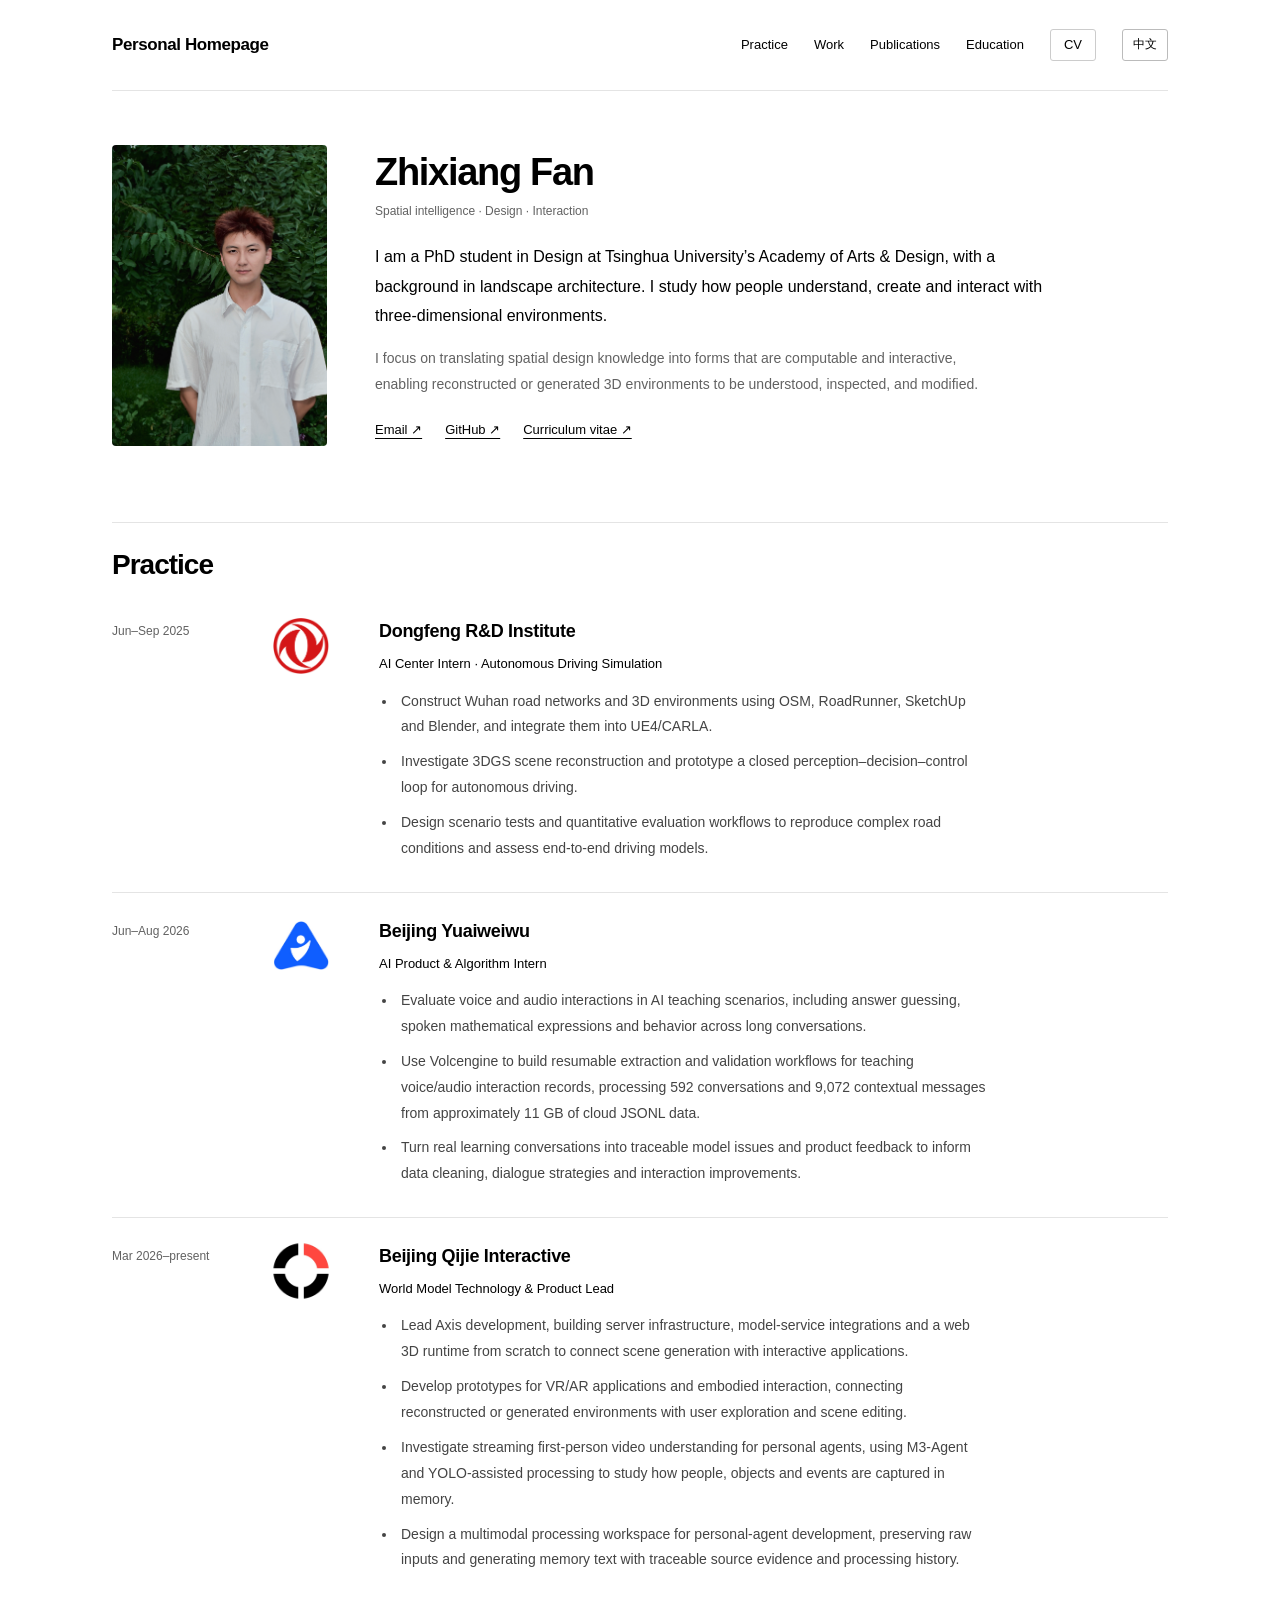
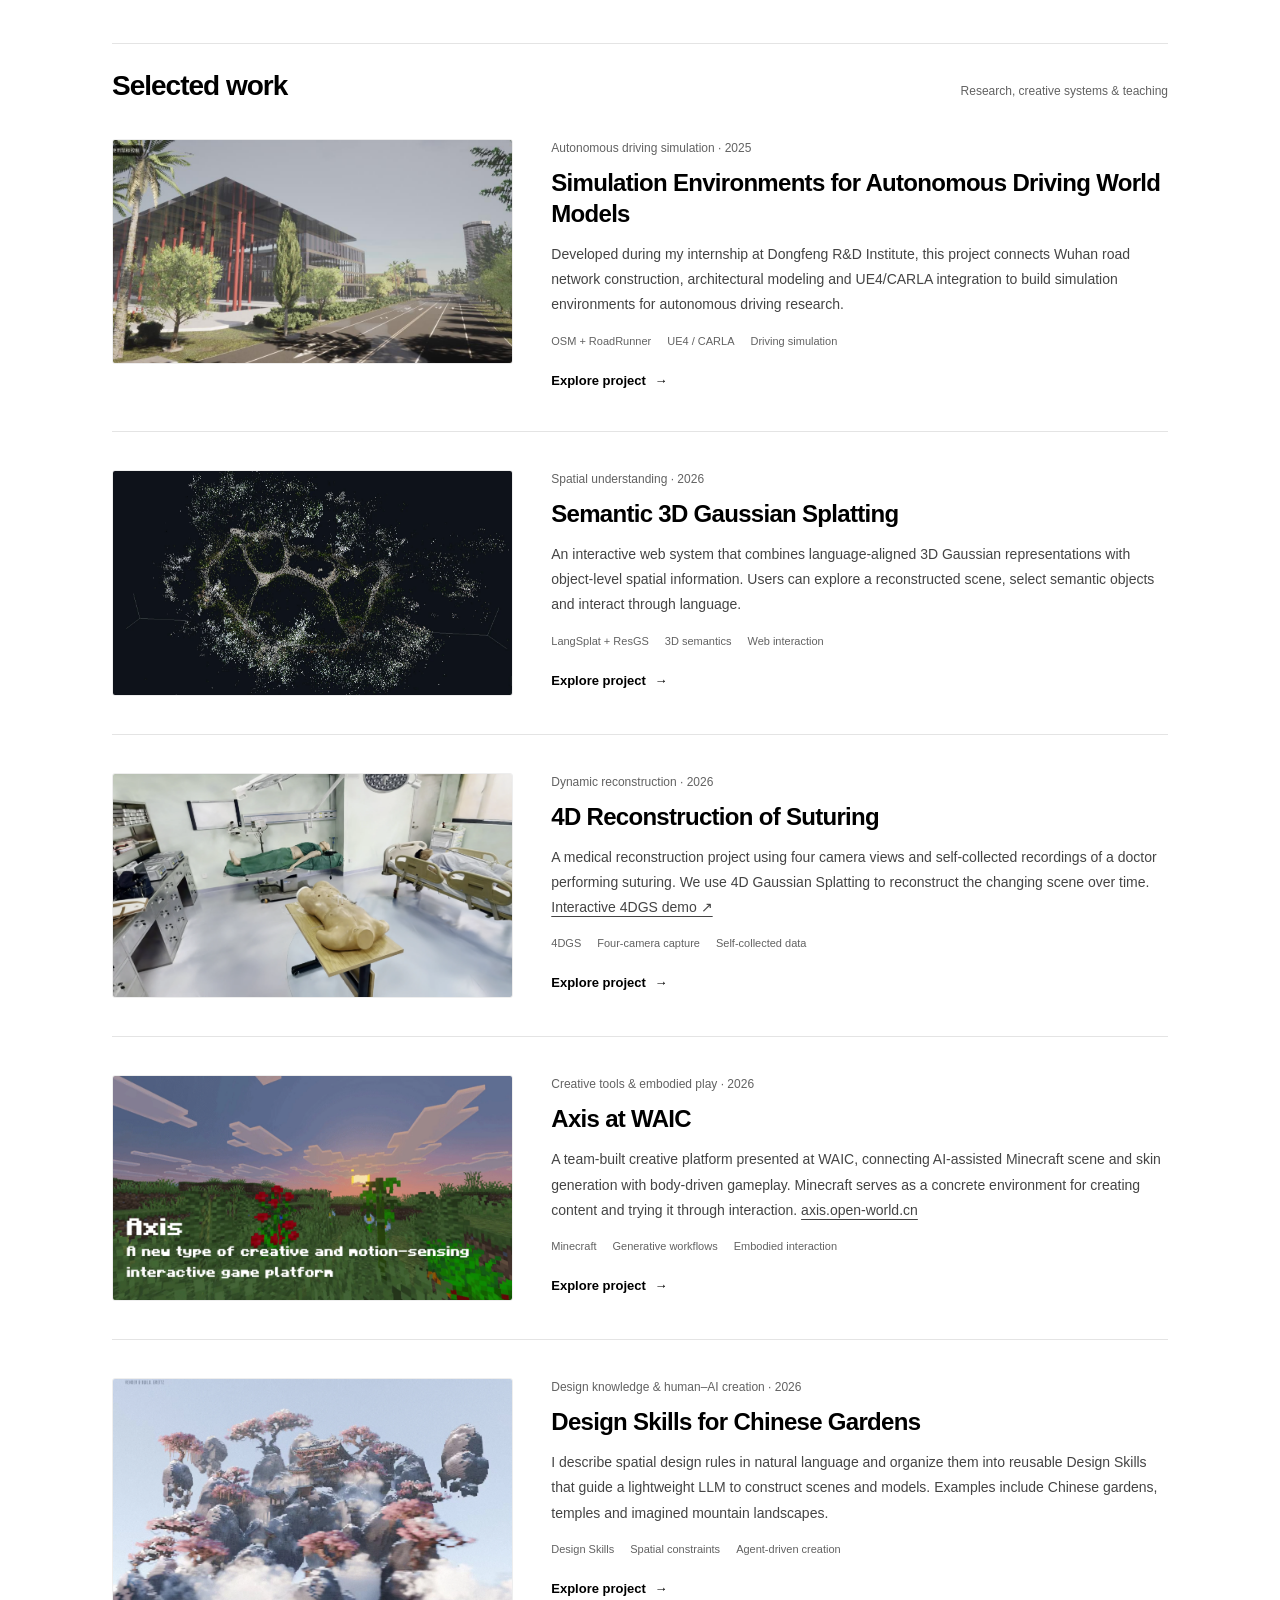
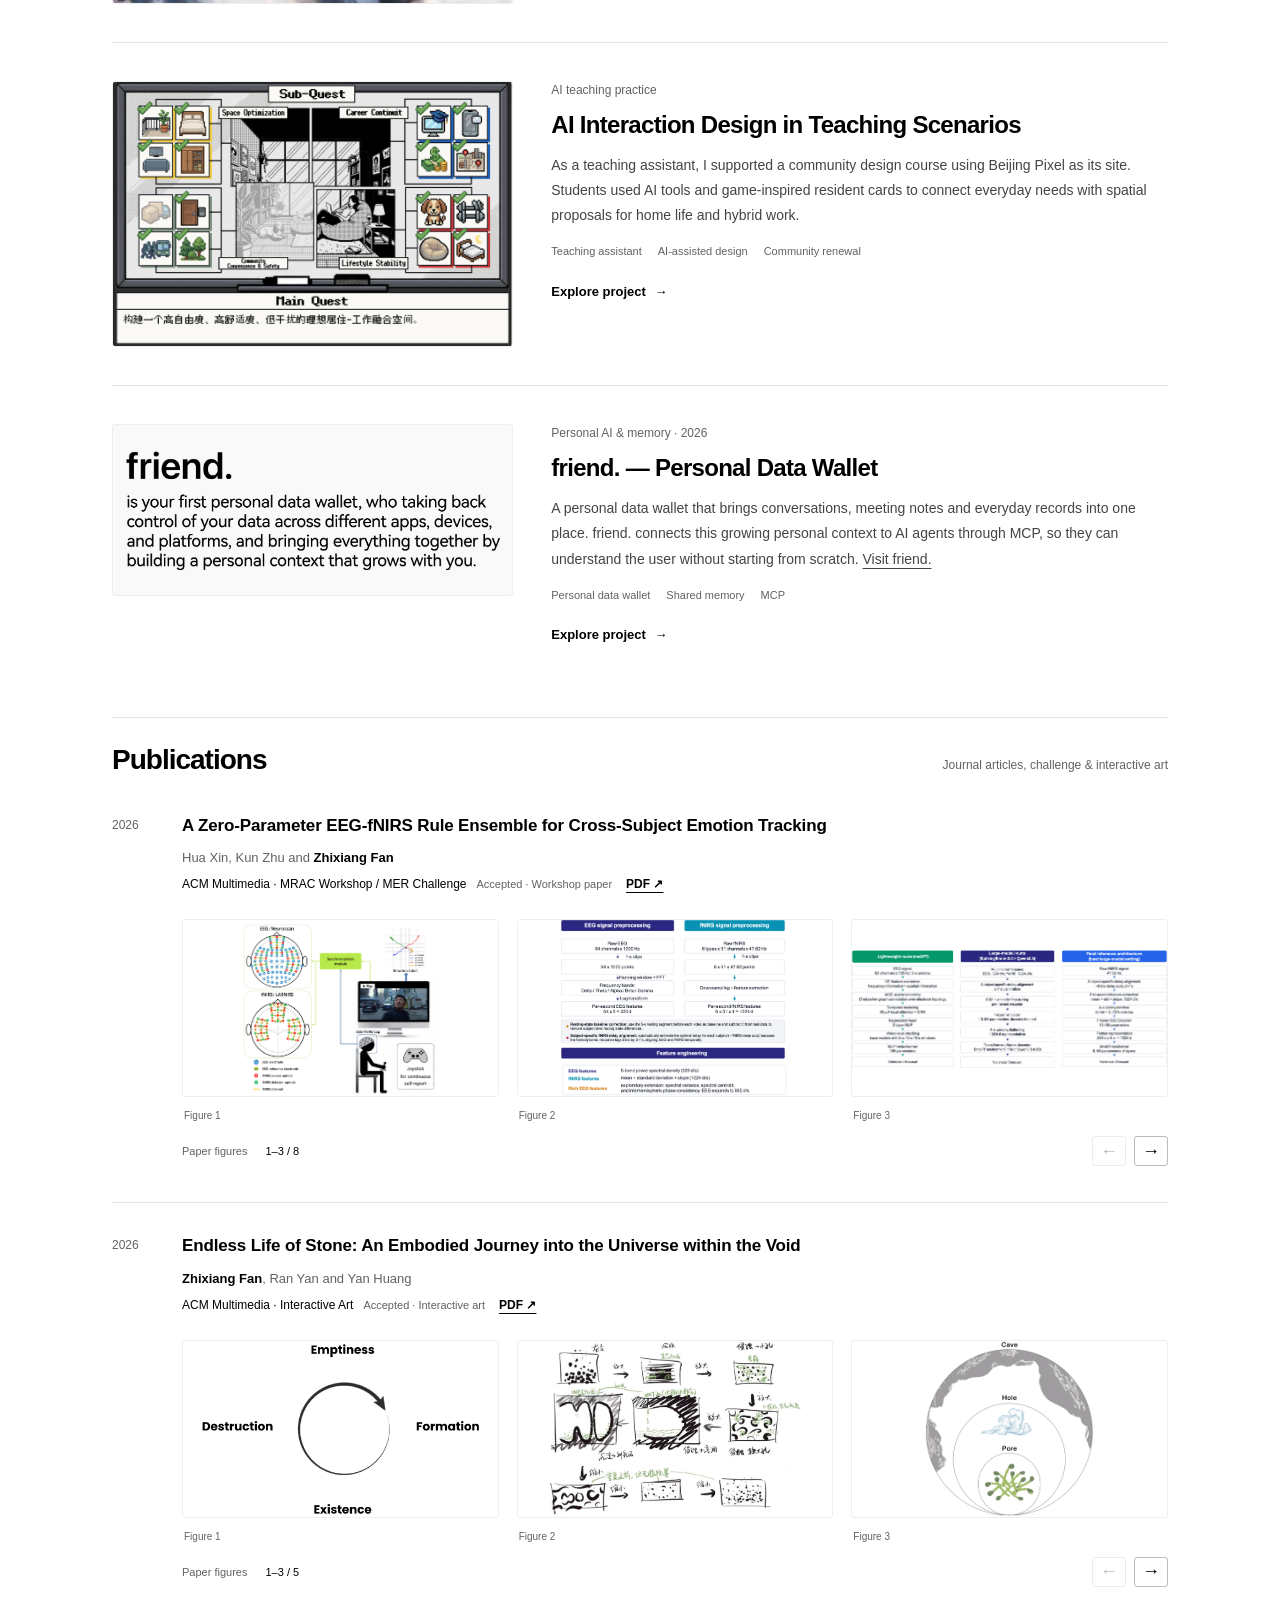
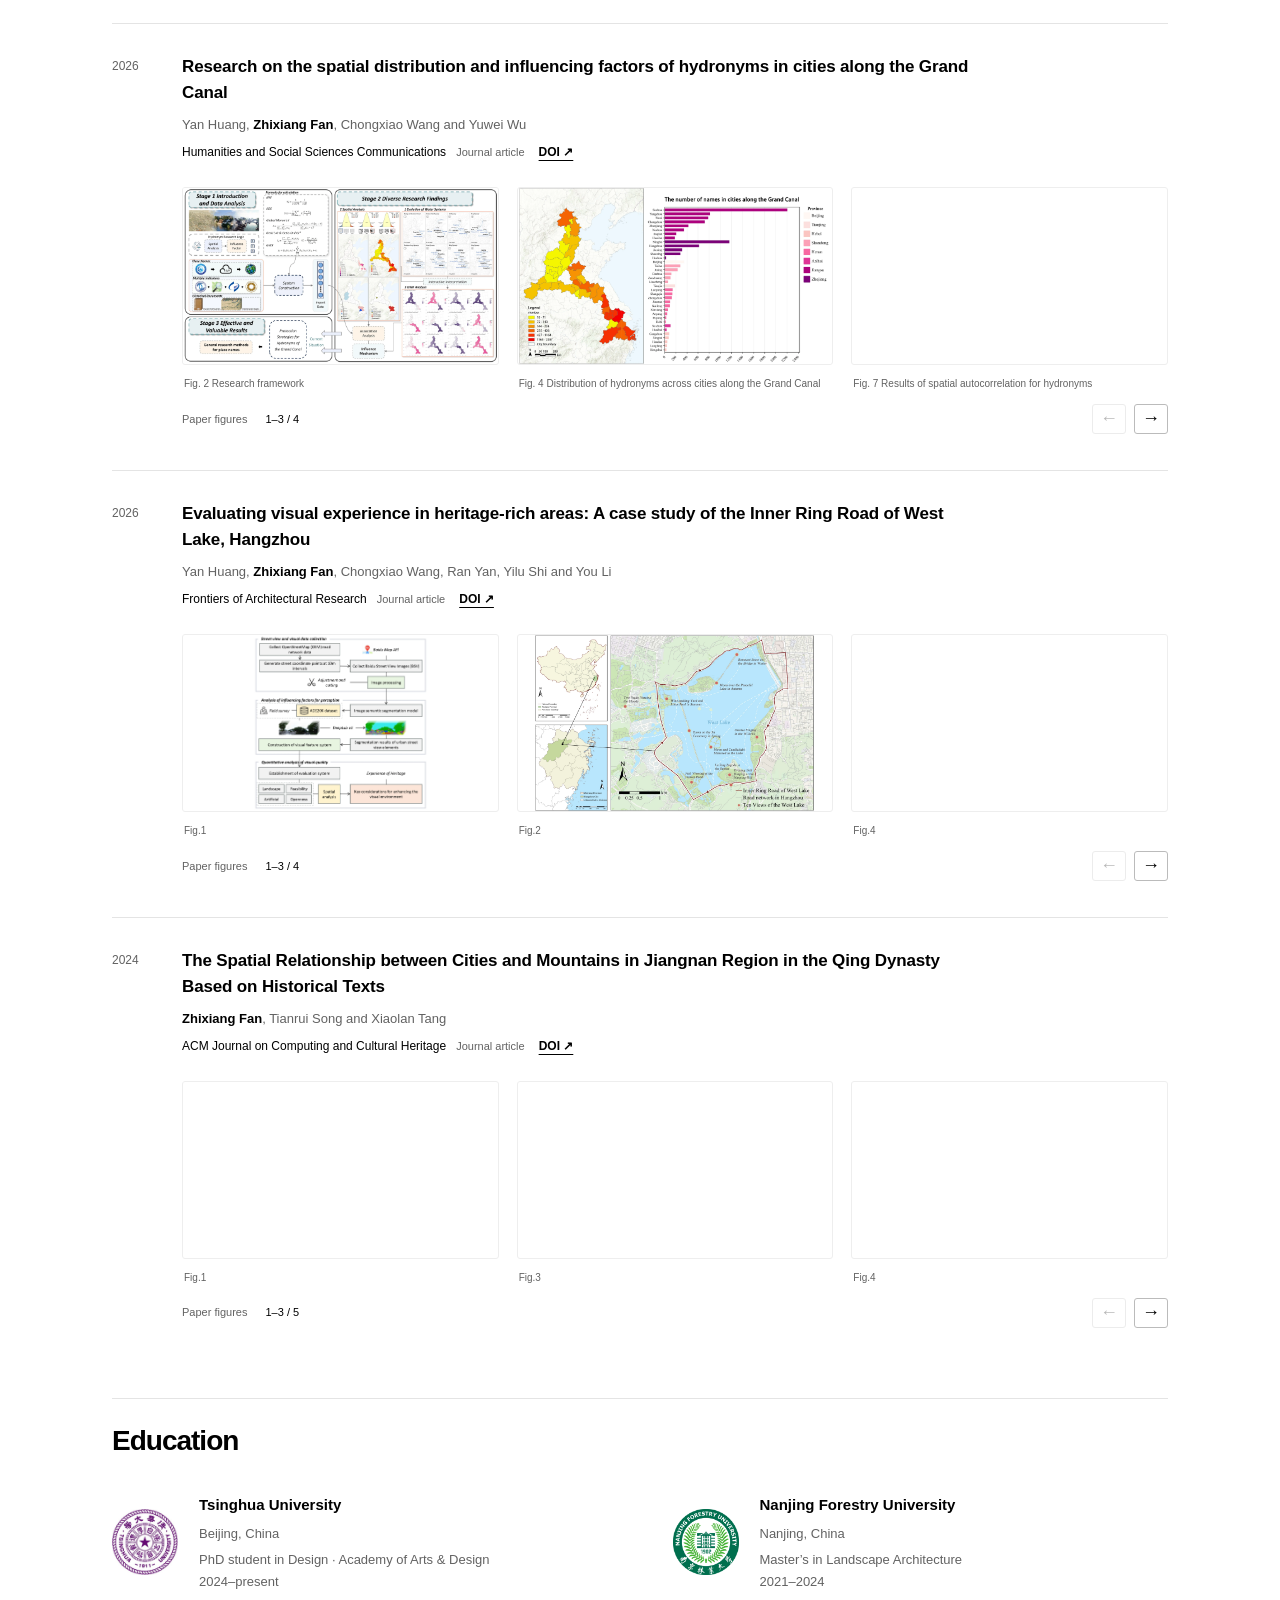
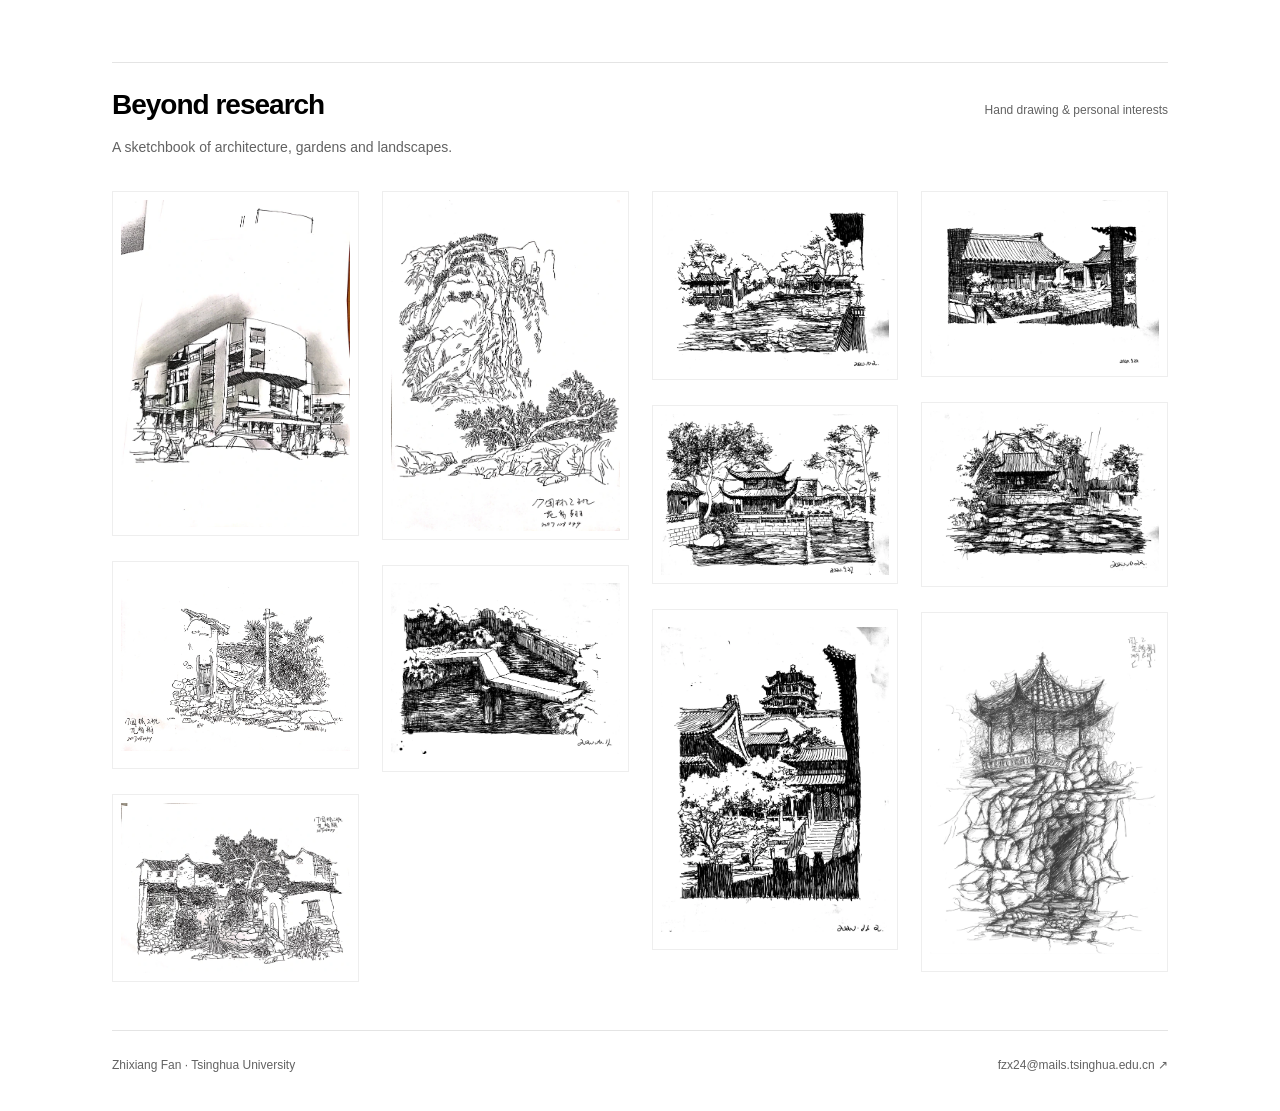
==== commit 06719a04: "Restore friend and default to English" ====
--- a/index.html
+++ b/index.html
@@ -2,11 +2,11 @@
 <html lang="en"><head><meta charset="utf-8"><meta name="viewport" content="width=device-width, initial-scale=1">
 <title>Zhixiang Fan · Spatial Intelligence &amp; Design</title><meta name="description" content="I am a PhD student in Design at Tsinghua University’s Academy of Arts &amp; Design, with a background in landscape architecture. I study how people understand, create and interact with three-dimensional environments.">
 <meta name="theme-color" content="#ffffff"><meta property="og:type" content="website"><meta property="og:title" content="Zhixiang Fan · Spatial Intelligence &amp; Design"><meta property="og:description" content="I am a PhD student in Design at Tsinghua University’s Academy of Arts &amp; Design, with a background in landscape architecture. I study how people understand, create and interact with three-dimensional environments.">
-<link rel="canonical" href="https://char1ss.github.io/"><link rel="icon" href="favicon.svg" type="image/svg+xml"><link rel="stylesheet" href="styles.css?v=projects-20261106"><script src="gallery.js?v=projects-20261106" defer></script></head>
+<link rel="canonical" href="https://char1ss.github.io/"><link rel="icon" href="favicon.svg" type="image/svg+xml"><link rel="stylesheet" href="styles.css?v=language-20261111"><script src="gallery.js?v=language-20261111" defer></script></head>
 <body><a class="skip" href="#main">Skip to content</a><div class="wrap">
 <header class="header"><a class="wordmark" href="./">Personal Homepage</a>
 <nav aria-label="Main navigation"><a href="./#practice">Practice</a><a href="./#work">Work</a><a href="./#publications">Publications</a><a href="./#about">Education</a><a class="nav-cv" href="assets/zhixiang-fan-cv.pdf">CV</a></nav></header><main id="main"><section class="hero profile-hero" aria-labelledby="name"><img class="profile-photo" src="assets/profile/zhixiang-fan-original.jpg" alt="Portrait of Zhixiang Fan" width="1733" height="2428" fetchpriority="high"><div class="profile-text"><h1 id="name">Zhixiang Fan</h1><p class="eyebrow">Spatial intelligence · Design · Interaction</p><p class="intro">I am a PhD student in Design at Tsinghua University’s Academy of Arts &amp; Design, with a background in landscape architecture. I study how people understand, create and interact with three-dimensional environments.</p><p class="research-intro">I focus on translating spatial design knowledge into forms that are computable and interactive, enabling reconstructed or generated 3D environments to be understood, inspected, and modified.</p><div class="contact-links"><a href="mailto:fzx24@mails.tsinghua.edu.cn">Email ↗</a><a href="https://github.com/Char1ss">GitHub ↗</a><a href="assets/zhixiang-fan-cv.pdf">Curriculum vitae ↗</a></div></div></section>
 <section class="section" id="practice" aria-labelledby="practice-title"><div class="section-title"><h2 id="practice-title">Practice</h2></div><article class="experience"><span>Jun–Sep 2025</span><div class="experience-body"><div class="experience-heading"><span class="practice-logo"><img src="assets/practice/dongfeng.png" alt="" width="56" height="56" loading="lazy" decoding="async"></span><div><h3>Dongfeng R&amp;D Institute</h3><p class="role">AI Center Intern · Autonomous Driving Simulation</p></div></div><ul class="practice-tasks"><li>Construct Wuhan road networks and 3D environments using OSM, RoadRunner, SketchUp and Blender, and integrate them into UE4/CARLA.</li><li>Investigate 3DGS scene reconstruction and prototype a closed perception–decision–control loop for autonomous driving.</li><li>Design scenario tests and quantitative evaluation workflows to reproduce complex road conditions and assess end-to-end driving models.</li></ul></div></article><article class="experience"><span>Jun–Aug 2026</span><div class="experience-body"><div class="experience-heading"><span class="practice-logo"><img src="assets/practice/yuaiweiwu.png" alt="" width="56" height="56" loading="lazy" decoding="async"></span><div><h3>Beijing Yuaiweiwu</h3><p class="role">AI Product &amp; Algorithm Intern</p></div></div><ul class="practice-tasks"><li>Evaluate voice and audio interactions in AI teaching scenarios, including answer guessing, spoken mathematical expressions and behavior across long conversations.</li><li>Use Volcengine to build resumable extraction and validation workflows for teaching voice/audio interaction records, processing 592 conversations and 9,072 contextual messages from approximately 11 GB of cloud JSONL data.</li><li>Turn real learning conversations into traceable model issues and product feedback to inform data cleaning, dialogue strategies and interaction improvements.</li></ul></div></article><article class="experience"><span>Mar 2026–present</span><div class="experience-body"><div class="experience-heading"><span class="practice-logo"><img src="assets/practice/qijie.jpg" alt="" width="56" height="56" loading="lazy" decoding="async"></span><div><h3>Beijing Qijie Interactive</h3><p class="role">World Model Technology &amp; Product Lead</p></div></div><ul class="practice-tasks"><li>Lead Axis development, building server infrastructure, model-service integrations and a web 3D runtime from scratch to connect scene generation with interactive applications.</li><li>Develop prototypes for VR/AR applications and embodied interaction, connecting reconstructed or generated environments with user exploration and scene editing.</li><li>Investigate streaming first-person video understanding for personal agents, using M3-Agent and YOLO-assisted processing to study how people, objects and events are captured in memory.</li><li>Design a multimodal processing workspace for personal-agent development, preserving raw inputs and generating memory text with traceable source evidence and processing history.</li></ul></div></article></section>
-<section class="section" id="work" aria-labelledby="work-title"><div class="section-title"><h2 id="work-title">Selected work</h2><span>Research, creative systems & teaching</span></div><article class="project"><a class="project-visual" href="projects/autonomous-driving/" tabindex="-1" aria-hidden="true"><img class="project-cover" src="assets/practice/dongfeng-roadrunner-01.webp" alt="Dongfeng R&amp;D Institute · road environments and autonomous driving simulation" width="640" height="400" loading="lazy"></a><div><p class="project-category">Autonomous driving simulation · 2025</p><h3><a href="projects/autonomous-driving/">Simulation Environments for Autonomous Driving World Models</a></h3><p class="project-summary">Developed during my internship at Dongfeng R&amp;D Institute, this project connects Wuhan road network construction, architectural modeling and UE4/CARLA integration to build simulation environments for autonomous driving research.</p><ul class="tags" aria-label="Topics"><li>OSM + RoadRunner</li><li>UE4 / CARLA</li><li>Driving simulation</li></ul><a class="project-link" href="projects/autonomous-driving/">Explore project <span aria-hidden="true">→</span><span class="sr-only"></span></a></div></article><article class="project"><a class="project-visual" href="projects/semantic-3dgs/" tabindex="-1" aria-hidden="true"><img class="project-cover" src="assets/projects/semantic-3dgs/cover.webp" alt="Scene exploration and semantic selection" width="640" height="400" loading="lazy"></a><div><p class="project-category">Spatial understanding · 2026</p><h3><a href="projects/semantic-3dgs/">Semantic 3D Gaussian Splatting</a></h3><p class="project-summary">An interactive web system that combines language-aligned 3D Gaussian representations with object-level spatial information. Users can explore a reconstructed scene, select semantic objects and interact through language.</p><ul class="tags" aria-label="Topics"><li>LangSplat + ResGS</li><li>3D semantics</li><li>Web interaction</li></ul><a class="project-link" href="projects/semantic-3dgs/">Explore project <span aria-hidden="true">→</span><span class="sr-only"></span></a></div></article><article class="project"><a class="project-visual" href="projects/surgical-4dgs/" tabindex="-1" aria-hidden="true"><img class="project-cover" src="assets/projects/surgical-4dgs/cover.webp" alt="Capture setup and reconstructed suturing sequence" width="640" height="400" loading="lazy"></a><div><p class="project-category">Dynamic reconstruction · 2026</p><h3><a href="projects/surgical-4dgs/">4D Reconstruction of Suturing</a></h3><p class="project-summary">A medical reconstruction project using four camera views and self-collected recordings of a doctor performing suturing. We use 4D Gaussian Splatting to reconstruct the changing scene over time. <a href="https://demo3d.open-world.cn/4dgs/">Interactive 4DGS demo ↗</a></p><ul class="tags" aria-label="Topics"><li>4DGS</li><li>Four-camera capture</li><li>Self-collected data</li></ul><a class="project-link" href="projects/surgical-4dgs/">Explore project <span aria-hidden="true">→</span><span class="sr-only"></span></a></div></article><article class="project"><a class="project-visual" href="projects/axis-waic/" tabindex="-1" aria-hidden="true"><img class="project-cover" src="assets/projects/axis-waic/cover.webp" alt="Scenes, character skins and body-driven play" width="640" height="400" loading="lazy"></a><div><p class="project-category">Creative tools &amp; embodied play · 2026</p><h3><a href="projects/axis-waic/">Axis at WAIC</a></h3><p class="project-summary">A team-built creative platform presented at WAIC, connecting AI-assisted Minecraft scene and skin generation with body-driven gameplay. Minecraft serves as a concrete environment for creating content and trying it through interaction. <a href="https://axis.open-world.cn">axis.open-world.cn</a></p><ul class="tags" aria-label="Topics"><li>Minecraft</li><li>Generative workflows</li><li>Embodied interaction</li></ul><a class="project-link" href="projects/axis-waic/">Explore project <span aria-hidden="true">→</span><span class="sr-only"></span></a></div></article><article class="project"><a class="project-visual" href="projects/garden-skills/" tabindex="-1" aria-hidden="true"><img class="project-cover" src="assets/projects/garden-skills/cover-v2.webp" alt="Design principles, generated scenes and local revision" width="640" height="400" loading="lazy"></a><div><p class="project-category">Design knowledge &amp; human–AI creation · 2026</p><h3><a href="projects/garden-skills/">Design Skills for Chinese Gardens</a></h3><p class="project-summary">I describe spatial design rules in natural language and organize them into reusable Design Skills that guide a lightweight LLM to construct scenes and models. Examples include Chinese gardens, temples and imagined mountain landscapes.</p><ul class="tags" aria-label="Topics"><li>Design Skills</li><li>Spatial constraints</li><li>Agent-driven creation</li></ul><a class="project-link" href="projects/garden-skills/">Explore project <span aria-hidden="true">→</span><span class="sr-only"></span></a></div></article><article class="project"><a class="project-visual" href="projects/ai-teaching-practice/" tabindex="-1" aria-hidden="true"><img class="project-cover" src="assets/projects/ai-teaching-practice/cover.png" alt="Beijing Pixel · home life and hybrid work · AI-assisted community design" width="640" height="400" loading="lazy"></a><div><p class="project-category">AI teaching practice</p><h3><a href="projects/ai-teaching-practice/">AI Interaction Design in Teaching Scenarios</a></h3><p class="project-summary">As a teaching assistant, I supported a community design course using Beijing Pixel as its site. Students used AI tools and game-inspired resident cards to connect everyday needs with spatial proposals for home life and hybrid work.</p><ul class="tags" aria-label="Topics"><li>Teaching assistant</li><li>AI-assisted design</li><li>Community renewal</li></ul><a class="project-link" href="projects/ai-teaching-practice/">Explore project <span aria-hidden="true">→</span><span class="sr-only"></span></a></div></article></section>
+<section class="section" id="work" aria-labelledby="work-title"><div class="section-title"><h2 id="work-title">Selected work</h2><span>Research, creative systems & teaching</span></div><article class="project"><a class="project-visual" href="projects/autonomous-driving/" tabindex="-1" aria-hidden="true"><img class="project-cover" src="assets/practice/dongfeng-roadrunner-01.webp" alt="Dongfeng R&amp;D Institute · road environments and autonomous driving simulation" width="640" height="400" loading="lazy"></a><div><p class="project-category">Autonomous driving simulation · 2025</p><h3><a href="projects/autonomous-driving/">Simulation Environments for Autonomous Driving World Models</a></h3><p class="project-summary">Developed during my internship at Dongfeng R&amp;D Institute, this project connects Wuhan road network construction, architectural modeling and UE4/CARLA integration to build simulation environments for autonomous driving research.</p><ul class="tags" aria-label="Topics"><li>OSM + RoadRunner</li><li>UE4 / CARLA</li><li>Driving simulation</li></ul><a class="project-link" href="projects/autonomous-driving/">Explore project <span aria-hidden="true">→</span><span class="sr-only"></span></a></div></article><article class="project"><a class="project-visual" href="projects/semantic-3dgs/" tabindex="-1" aria-hidden="true"><img class="project-cover" src="assets/projects/semantic-3dgs/cover.webp" alt="Scene exploration and semantic selection" width="640" height="400" loading="lazy"></a><div><p class="project-category">Spatial understanding · 2026</p><h3><a href="projects/semantic-3dgs/">Semantic 3D Gaussian Splatting</a></h3><p class="project-summary">An interactive web system that combines language-aligned 3D Gaussian representations with object-level spatial information. Users can explore a reconstructed scene, select semantic objects and interact through language.</p><ul class="tags" aria-label="Topics"><li>LangSplat + ResGS</li><li>3D semantics</li><li>Web interaction</li></ul><a class="project-link" href="projects/semantic-3dgs/">Explore project <span aria-hidden="true">→</span><span class="sr-only"></span></a></div></article><article class="project"><a class="project-visual" href="projects/surgical-4dgs/" tabindex="-1" aria-hidden="true"><img class="project-cover" src="assets/projects/surgical-4dgs/cover.webp" alt="Capture setup and reconstructed suturing sequence" width="640" height="400" loading="lazy"></a><div><p class="project-category">Dynamic reconstruction · 2026</p><h3><a href="projects/surgical-4dgs/">4D Reconstruction of Suturing</a></h3><p class="project-summary">A medical reconstruction project using four camera views and self-collected recordings of a doctor performing suturing. We use 4D Gaussian Splatting to reconstruct the changing scene over time. <a href="https://demo3d.open-world.cn/4dgs/">Interactive 4DGS demo ↗</a></p><ul class="tags" aria-label="Topics"><li>4DGS</li><li>Four-camera capture</li><li>Self-collected data</li></ul><a class="project-link" href="projects/surgical-4dgs/">Explore project <span aria-hidden="true">→</span><span class="sr-only"></span></a></div></article><article class="project"><a class="project-visual" href="projects/axis-waic/" tabindex="-1" aria-hidden="true"><img class="project-cover" src="assets/projects/axis-waic/cover.webp" alt="Scenes, character skins and body-driven play" width="640" height="400" loading="lazy"></a><div><p class="project-category">Creative tools &amp; embodied play · 2026</p><h3><a href="projects/axis-waic/">Axis at WAIC</a></h3><p class="project-summary">A team-built creative platform presented at WAIC, connecting AI-assisted Minecraft scene and skin generation with body-driven gameplay. Minecraft serves as a concrete environment for creating content and trying it through interaction. <a href="https://axis.open-world.cn">axis.open-world.cn</a></p><ul class="tags" aria-label="Topics"><li>Minecraft</li><li>Generative workflows</li><li>Embodied interaction</li></ul><a class="project-link" href="projects/axis-waic/">Explore project <span aria-hidden="true">→</span><span class="sr-only"></span></a></div></article><article class="project"><a class="project-visual" href="projects/garden-skills/" tabindex="-1" aria-hidden="true"><img class="project-cover" src="assets/projects/garden-skills/cover-v2.webp" alt="Design principles, generated scenes and local revision" width="640" height="400" loading="lazy"></a><div><p class="project-category">Design knowledge &amp; human–AI creation · 2026</p><h3><a href="projects/garden-skills/">Design Skills for Chinese Gardens</a></h3><p class="project-summary">I describe spatial design rules in natural language and organize them into reusable Design Skills that guide a lightweight LLM to construct scenes and models. Examples include Chinese gardens, temples and imagined mountain landscapes.</p><ul class="tags" aria-label="Topics"><li>Design Skills</li><li>Spatial constraints</li><li>Agent-driven creation</li></ul><a class="project-link" href="projects/garden-skills/">Explore project <span aria-hidden="true">→</span><span class="sr-only"></span></a></div></article><article class="project"><a class="project-visual" href="projects/ai-teaching-practice/" tabindex="-1" aria-hidden="true"><img class="project-cover" src="assets/projects/ai-teaching-practice/cover.png" alt="Beijing Pixel · home life and hybrid work · AI-assisted community design" width="640" height="400" loading="lazy"></a><div><p class="project-category">AI teaching practice</p><h3><a href="projects/ai-teaching-practice/">AI Interaction Design in Teaching Scenarios</a></h3><p class="project-summary">As a teaching assistant, I supported a community design course using Beijing Pixel as its site. Students used AI tools and game-inspired resident cards to connect everyday needs with spatial proposals for home life and hybrid work.</p><ul class="tags" aria-label="Topics"><li>Teaching assistant</li><li>AI-assisted design</li><li>Community renewal</li></ul><a class="project-link" href="projects/ai-teaching-practice/">Explore project <span aria-hidden="true">→</span><span class="sr-only"></span></a></div></article><article class="project"><a class="project-visual" href="projects/friend/" tabindex="-1" aria-hidden="true"><img class="project-cover" src="assets/projects/friend/cover.png" alt="Personal data ownership and shared context for AI agents" width="640" height="400" loading="lazy"></a><div><p class="project-category">Personal AI &amp; memory · 2026</p><h3><a href="projects/friend/">friend. — Personal Data Wallet</a></h3><p class="project-summary">A personal data wallet that brings conversations, meeting notes and everyday records into one place. friend. connects this growing personal context to AI agents through MCP, so they can understand the user without starting from scratch. <a href="https://friend.open-world.cn/">Visit friend.</a></p><ul class="tags" aria-label="Topics"><li>Personal data wallet</li><li>Shared memory</li><li>MCP</li></ul><a class="project-link" href="projects/friend/">Explore project <span aria-hidden="true">→</span><span class="sr-only"></span></a></div></article></section>
 <section class="section" id="publications" aria-labelledby="pub-title"><div class="section-title"><h2 id="pub-title">Publications</h2><span>Journal articles, challenge & interactive art</span></div><ol class="pub-list"><li class="publication"><span class="pub-year">2026</span><div><h3 class="pub-title">A Zero-Parameter EEG-fNIRS Rule Ensemble for Cross-Subject Emotion Tracking</h3><p class="pub-authors">Hua Xin, Kun Zhu and <strong>Zhixiang Fan</strong></p><p class="pub-venue">ACM Multimedia · MRAC Workshop / MER Challenge<span class="pub-status">Accepted · Workshop paper</span><a class="pub-link" href="assets/publications/emotion-tracking/paper.pdf" aria-label="Read PDF: A Zero-Parameter EEG-fNIRS Rule Ensemble for Cross-Subject Emotion Tracking">PDF ↗</a></p><section class="carousel compact" aria-label="A Zero-Parameter EEG-fNIRS Rule Ensemble for Cross-Subject Emotion Tracking figures"><div class="carousel-track" tabindex="0" aria-label="A Zero-Parameter EEG-fNIRS Rule Ensemble for Cross-Subject Emotion Tracking figures; use left and right arrow keys"><figure class="slide" role="group" aria-label="1 of 8"><a class="image-expand" href="assets/publications/emotion-tracking/eeg-figure-1.png" aria-haspopup="dialog" aria-label="Open full image: Figure 1"><img src="assets/publications/emotion-tracking/eeg-figure-1.png" alt="EEG-fNIRS emotion tracking — Figure 1" loading="lazy" decoding="async"></a><figcaption>Figure 1</figcaption></figure><figure class="slide" role="group" aria-label="2 of 8"><a class="image-expand" href="assets/publications/emotion-tracking/eeg-figure-2.jpg" aria-haspopup="dialog" aria-label="Open full image: Figure 2"><img src="assets/publications/emotion-tracking/eeg-figure-2.jpg" alt="EEG-fNIRS emotion tracking — Figure 2" loading="lazy" decoding="async"></a><figcaption>Figure 2</figcaption></figure><figure class="slide" role="group" aria-label="3 of 8"><a class="image-expand" href="assets/publications/emotion-tracking/eeg-figure-3.jpg" aria-haspopup="dialog" aria-label="Open full image: Figure 3"><img src="assets/publications/emotion-tracking/eeg-figure-3.jpg" alt="EEG-fNIRS emotion tracking — Figure 3" loading="lazy" decoding="async"></a><figcaption>Figure 3</figcaption></figure><figure class="slide" role="group" aria-label="4 of 8"><a class="image-expand" href="assets/publications/emotion-tracking/eeg-figure-6.jpg" aria-haspopup="dialog" aria-label="Open full image: Figure 6"><img src="assets/publications/emotion-tracking/eeg-figure-6.jpg" alt="EEG-fNIRS emotion tracking — Figure 6" loading="lazy" decoding="async"></a><figcaption>Figure 6</figcaption></figure><figure class="slide" role="group" aria-label="5 of 8"><a class="image-expand" href="assets/publications/emotion-tracking/figure-original-1.png" aria-haspopup="dialog" aria-label="Open full image: Figure 1"><img src="assets/publications/emotion-tracking/figure-original-1.png" alt="A Zero-Parameter EEG-fNIRS Rule Ensemble for Cross-Subject Emotion Tracking — Figure 1" loading="lazy" decoding="async"></a><figcaption>Figure 1</figcaption></figure><figure class="slide" role="group" aria-label="6 of 8"><a class="image-expand" href="assets/publications/emotion-tracking/figure-original-2.png" aria-haspopup="dialog" aria-label="Open full image: Figure 2"><img src="assets/publications/emotion-tracking/figure-original-2.png" alt="A Zero-Parameter EEG-fNIRS Rule Ensemble for Cross-Subject Emotion Tracking — Figure 2" loading="lazy" decoding="async"></a><figcaption>Figure 2</figcaption></figure><figure class="slide" role="group" aria-label="7 of 8"><a class="image-expand" href="assets/publications/emotion-tracking/figure-original-3.png" aria-haspopup="dialog" aria-label="Open full image: Figure 3"><img src="assets/publications/emotion-tracking/figure-original-3.png" alt="A Zero-Parameter EEG-fNIRS Rule Ensemble for Cross-Subject Emotion Tracking — Figure 3" loading="lazy" decoding="async"></a><figcaption>Figure 3</figcaption></figure><figure class="slide" role="group" aria-label="8 of 8"><a class="image-expand" href="assets/publications/emotion-tracking/figure-original-4.png" aria-haspopup="dialog" aria-label="Open full image: Figure 4"><img src="assets/publications/emotion-tracking/figure-original-4.png" alt="A Zero-Parameter EEG-fNIRS Rule Ensemble for Cross-Subject Emotion Tracking — Figure 4" loading="lazy" decoding="async"></a><figcaption>Figure 4</figcaption></figure></div><div class="carousel-bar"><span class="gallery-hint">Paper figures <span class="gallery-count" aria-live="polite">1 / 8</span></span><div class="carousel-buttons"><button type="button" class="prev" aria-label="Previous slide" disabled>←</button><button type="button" class="next" aria-label="Next slide">→</button></div></div></section></div></li><li class="publication"><span class="pub-year">2026</span><div><h3 class="pub-title">Endless Life of Stone: An Embodied Journey into the Universe within the Void</h3><p class="pub-authors"><strong>Zhixiang Fan</strong>, Ran Yan and Yan Huang</p><p class="pub-venue">ACM Multimedia · Interactive Art<span class="pub-status">Accepted · Interactive art</span><a class="pub-link" href="assets/publications/stone/paper.pdf" aria-label="Read PDF: Endless Life of Stone: An Embodied Journey into the Universe within the Void">PDF ↗</a></p><section class="carousel compact" aria-label="Endless Life of Stone: An Embodied Journey into the Universe within the Void figures"><div class="carousel-track" tabindex="0" aria-label="Endless Life of Stone: An Embodied Journey into the Universe within the Void figures; use left and right arrow keys"><figure class="slide" role="group" aria-label="1 of 5"><a class="image-expand" href="assets/publications/stone/figure-01.webp" aria-haspopup="dialog" aria-label="Open full image: Figure 1"><img src="assets/publications/stone/figure-01.webp" alt="Endless Life of Stone: An Embodied Journey into the Universe within the Void — Figure 1" loading="lazy" decoding="async"></a><figcaption>Figure 1</figcaption></figure><figure class="slide" role="group" aria-label="2 of 5"><a class="image-expand" href="assets/publications/stone/figure-03.webp" aria-haspopup="dialog" aria-label="Open full image: Figure 2"><img src="assets/publications/stone/figure-03.webp" alt="Endless Life of Stone: An Embodied Journey into the Universe within the Void — Figure 2" loading="lazy" decoding="async"></a><figcaption>Figure 2</figcaption></figure><figure class="slide" role="group" aria-label="3 of 5"><a class="image-expand" href="assets/publications/stone/figure-04.webp" aria-haspopup="dialog" aria-label="Open full image: Figure 3"><img src="assets/publications/stone/figure-04.webp" alt="Endless Life of Stone: An Embodied Journey into the Universe within the Void — Figure 3" loading="lazy" decoding="async"></a><figcaption>Figure 3</figcaption></figure><figure class="slide" role="group" aria-label="4 of 5"><a class="image-expand" href="assets/publications/stone/figure-05.webp" aria-haspopup="dialog" aria-label="Open full image: Figure 4"><img src="assets/publications/stone/figure-05.webp" alt="Endless Life of Stone: An Embodied Journey into the Universe within the Void — Figure 4" loading="lazy" decoding="async"></a><figcaption>Figure 4</figcaption></figure><figure class="slide" role="group" aria-label="5 of 5"><a class="image-expand" href="assets/publications/stone/figure-06.webp" aria-haspopup="dialog" aria-label="Open full image: Figure 5"><img src="assets/publications/stone/figure-06.webp" alt="Endless Life of Stone: An Embodied Journey into the Universe within the Void — Figure 5" loading="lazy" decoding="async"></a><figcaption>Figure 5</figcaption></figure></div><div class="carousel-bar"><span class="gallery-hint">Paper figures <span class="gallery-count" aria-live="polite">1 / 5</span></span><div class="carousel-buttons"><button type="button" class="prev" aria-label="Previous slide" disabled>←</button><button type="button" class="next" aria-label="Next slide">→</button></div></div></section></div></li><li class="publication"><span class="pub-year">2026</span><div><h3 class="pub-title"><a href="https://doi.org/10.1057/s41599-026-07165-4">Research on the spatial distribution and influencing factors of hydronyms in cities along the Grand Canal</a></h3><p class="pub-authors">Yan Huang, <strong>Zhixiang Fan</strong>, Chongxiao Wang and Yuwei Wu</p><p class="pub-venue">Humanities and Social Sciences Communications<span class="pub-status">Journal article</span><a class="pub-link" href="https://doi.org/10.1057/s41599-026-07165-4" aria-label="DOI for Research on the spatial distribution and influencing factors of hydronyms in cities along the Grand Canal">DOI ↗</a></p><section class="carousel compact" aria-label="Research on the spatial distribution and influencing factors of hydronyms in cities along the Grand Canal figures"><div class="carousel-track" tabindex="0" aria-label="Research on the spatial distribution and influencing factors of hydronyms in cities along the Grand Canal figures; use left and right arrow keys"><figure class="slide" role="group" aria-label="1 of 4"><a class="image-expand" href="assets/publications/hydronyms/figure-01.webp" aria-haspopup="dialog" aria-label="Open full image: Fig. 2 Research framework"><img src="assets/publications/hydronyms/figure-01.webp" alt="Research on the spatial distribution and influencing factors of hydronyms in cities along the Grand Canal — Fig. 2 Research framework" loading="lazy" decoding="async"></a><figcaption>Fig. 2 Research framework</figcaption></figure><figure class="slide" role="group" aria-label="2 of 4"><a class="image-expand" href="assets/publications/hydronyms/figure-02.webp" aria-haspopup="dialog" aria-label="Open full image: Fig. 4 Distribution of hydronyms across cities along the Grand Canal"><img src="assets/publications/hydronyms/figure-02.webp" alt="Research on the spatial distribution and influencing factors of hydronyms in cities along the Grand Canal — Fig. 4 Distribution of hydronyms across cities along the Grand Canal" loading="lazy" decoding="async"></a><figcaption>Fig. 4 Distribution of hydronyms across cities along the Grand Canal</figcaption></figure><figure class="slide" role="group" aria-label="3 of 4"><a class="image-expand" href="assets/publications/hydronyms/figure-03.webp" aria-haspopup="dialog" aria-label="Open full image: Fig. 7 Results of spatial autocorrelation for hydronyms"><img src="assets/publications/hydronyms/figure-03.webp" alt="Research on the spatial distribution and influencing factors of hydronyms in cities along the Grand Canal — Fig. 7 Results of spatial autocorrelation for hydronyms" loading="lazy" decoding="async"></a><figcaption>Fig. 7 Results of spatial autocorrelation for hydronyms</figcaption></figure><figure class="slide" role="group" aria-label="4 of 4"><a class="image-expand" href="assets/publications/hydronyms/figure-04.webp" aria-haspopup="dialog" aria-label="Open full image: Fig. 8 Spatial distribution of natural geographical factors"><img src="assets/publications/hydronyms/figure-04.webp" alt="Research on the spatial distribution and influencing factors of hydronyms in cities along the Grand Canal — Fig. 8 Spatial distribution of natural geographical factors" loading="lazy" decoding="async"></a><figcaption>Fig. 8 Spatial distribution of natural geographical factors</figcaption></figure></div><div class="carousel-bar"><span class="gallery-hint">Paper figures <span class="gallery-count" aria-live="polite">1 / 4</span></span><div class="carousel-buttons"><button type="button" class="prev" aria-label="Previous slide" disabled>←</button><button type="button" class="next" aria-label="Next slide">→</button></div></div></section></div></li><li class="publication"><span class="pub-year">2026</span><div><h3 class="pub-title"><a href="https://doi.org/10.1016/j.foar.2025.06.011">Evaluating visual experience in heritage-rich areas: A case study of the Inner Ring Road of West Lake, Hangzhou</a></h3><p class="pub-authors">Yan Huang, <strong>Zhixiang Fan</strong>, Chongxiao Wang, Ran Yan, Yilu Shi and You Li</p><p class="pub-venue">Frontiers of Architectural Research<span class="pub-status">Journal article</span><a class="pub-link" href="https://doi.org/10.1016/j.foar.2025.06.011" aria-label="DOI for Evaluating visual experience in heritage-rich areas: A case study of the Inner Ring Road of West Lake, Hangzhou">DOI ↗</a></p><section class="carousel compact" aria-label="Evaluating visual experience in heritage-rich areas: A case study of the Inner Ring Road of West Lake, Hangzhou figures"><div class="carousel-track" tabindex="0" aria-label="Evaluating visual experience in heritage-rich areas: A case study of the Inner Ring Road of West Lake, Hangzhou figures; use left and right arrow keys"><figure class="slide" role="group" aria-label="1 of 4"><a class="image-expand" href="assets/publications/visual-experience/figure-00.webp" aria-haspopup="dialog" aria-label="Open full image: Fig.1"><img src="assets/publications/visual-experience/figure-00.webp" alt="Evaluating visual experience in heritage-rich areas: A case study of the Inner Ring Road of West Lake, Hangzhou — Fig.1" loading="lazy" decoding="async"></a><figcaption>Fig.1</figcaption></figure><figure class="slide" role="group" aria-label="2 of 4"><a class="image-expand" href="assets/publications/visual-experience/figure-02.webp" aria-haspopup="dialog" aria-label="Open full image: Fig.2"><img src="assets/publications/visual-experience/figure-02.webp" alt="Evaluating visual experience in heritage-rich areas: A case study of the Inner Ring Road of West Lake, Hangzhou — Fig.2" loading="lazy" decoding="async"></a><figcaption>Fig.2</figcaption></figure><figure class="slide" role="group" aria-label="3 of 4"><a class="image-expand" href="assets/publications/visual-experience/figure-03.webp" aria-haspopup="dialog" aria-label="Open full image: Fig.4"><img src="assets/publications/visual-experience/figure-03.webp" alt="Evaluating visual experience in heritage-rich areas: A case study of the Inner Ring Road of West Lake, Hangzhou — Fig.4" loading="lazy" decoding="async"></a><figcaption>Fig.4</figcaption></figure><figure class="slide" role="group" aria-label="4 of 4"><a class="image-expand" href="assets/publications/visual-experience/figure-01.webp" aria-haspopup="dialog" aria-label="Open full image: Fig.16"><img src="assets/publications/visual-experience/figure-01.webp" alt="Evaluating visual experience in heritage-rich areas: A case study of the Inner Ring Road of West Lake, Hangzhou — Fig.16" loading="lazy" decoding="async"></a><figcaption>Fig.16</figcaption></figure></div><div class="carousel-bar"><span class="gallery-hint">Paper figures <span class="gallery-count" aria-live="polite">1 / 4</span></span><div class="carousel-buttons"><button type="button" class="prev" aria-label="Previous slide" disabled>←</button><button type="button" class="next" aria-label="Next slide">→</button></div></div></section></div></li><li class="publication"><span class="pub-year">2024</span><div><h3 class="pub-title"><a href="https://doi.org/10.1145/3648002">The Spatial Relationship between Cities and Mountains in Jiangnan Region in the Qing Dynasty Based on Historical Texts</a></h3><p class="pub-authors"><strong>Zhixiang Fan</strong>, Tianrui Song and Xiaolan Tang</p><p class="pub-venue">ACM Journal on Computing and Cultural Heritage<span class="pub-status">Journal article</span><a class="pub-link" href="https://doi.org/10.1145/3648002" aria-label="DOI for The Spatial Relationship between Cities and Mountains in Jiangnan Region in the Qing Dynasty Based on Historical Texts">DOI ↗</a></p><section class="carousel compact" aria-label="The Spatial Relationship between Cities and Mountains in Jiangnan Region in the Qing Dynasty Based on Historical Texts figures"><div class="carousel-track" tabindex="0" aria-label="The Spatial Relationship between Cities and Mountains in Jiangnan Region in the Qing Dynasty Based on Historical Texts figures; use left and right arrow keys"><figure class="slide" role="group" aria-label="1 of 5"><a class="image-expand" href="assets/publications/cities-mountains/figure-01.webp" aria-haspopup="dialog" aria-label="Open full image: Fig.1"><img src="assets/publications/cities-mountains/figure-01.webp" alt="The Spatial Relationship between Cities and Mountains in Jiangnan Region in the Qing Dynasty Based on Historical Texts — Fig.1" loading="lazy" decoding="async"></a><figcaption>Fig.1</figcaption></figure><figure class="slide" role="group" aria-label="2 of 5"><a class="image-expand" href="assets/publications/cities-mountains/figure-02.webp" aria-haspopup="dialog" aria-label="Open full image: Fig.3"><img src="assets/publications/cities-mountains/figure-02.webp" alt="The Spatial Relationship between Cities and Mountains in Jiangnan Region in the Qing Dynasty Based on Historical Texts — Fig.3" loading="lazy" decoding="async"></a><figcaption>Fig.3</figcaption></figure><figure class="slide" role="group" aria-label="3 of 5"><a class="image-expand" href="assets/publications/cities-mountains/figure-03.webp" aria-haspopup="dialog" aria-label="Open full image: Fig.4"><img src="assets/publications/cities-mountains/figure-03.webp" alt="The Spatial Relationship between Cities and Mountains in Jiangnan Region in the Qing Dynasty Based on Historical Texts — Fig.4" loading="lazy" decoding="async"></a><figcaption>Fig.4</figcaption></figure><figure class="slide" role="group" aria-label="4 of 5"><a class="image-expand" href="assets/publications/cities-mountains/figure-04.webp" aria-haspopup="dialog" aria-label="Open full image: Fig.6"><img src="assets/publications/cities-mountains/figure-04.webp" alt="The Spatial Relationship between Cities and Mountains in Jiangnan Region in the Qing Dynasty Based on Historical Texts — Fig.6" loading="lazy" decoding="async"></a><figcaption>Fig.6</figcaption></figure><figure class="slide" role="group" aria-label="5 of 5"><a class="image-expand" href="assets/publications/cities-mountains/figure-05.webp" aria-haspopup="dialog" aria-label="Open full image: Fig.8"><img src="assets/publications/cities-mountains/figure-05.webp" alt="The Spatial Relationship between Cities and Mountains in Jiangnan Region in the Qing Dynasty Based on Historical Texts — Fig.8" loading="lazy" decoding="async"></a><figcaption>Fig.8</figcaption></figure></div><div class="carousel-bar"><span class="gallery-hint">Paper figures <span class="gallery-count" aria-live="polite">1 / 5</span></span><div class="carousel-buttons"><button type="button" class="prev" aria-label="Previous slide" disabled>←</button><button type="button" class="next" aria-label="Next slide">→</button></div></div></section></div></li></ol></section>
 <section class="section" id="about" aria-labelledby="about-title"><div class="section-title"><h2 id="about-title">Education</h2></div><div class="about-grid"><div class="education-entry"><img class="school-emblem" src="assets/education/tsinghua.png" alt="Tsinghua University emblem" width="72" height="72" loading="lazy"><p class="education-item"><strong>Tsinghua University</strong><span>Beijing, China</span><span>PhD student in Design · Academy of Arts & Design<br>2024–present</span></p></div><div class="education-entry"><img class="school-emblem" src="assets/education/nanjing-forestry.jpeg" alt="Nanjing Forestry University emblem" width="72" height="72" loading="lazy"><p class="education-item"><strong>Nanjing Forestry University</strong><span>Nanjing, China</span><span>Master’s in Landscape Architecture<br>2021–2024</span></p></div></div></section><section class="section interests" id="interests" aria-labelledby="interests-title"><div class="section-title"><h2 id="interests-title">Beyond research</h2><span>Hand drawing & personal interests</span></div><p class="interests-intro">A sketchbook of architecture, gardens and landscapes.</p><div class="sketch-wall"><a class="sketch" href="assets/interests/sketch-01.webp" aria-haspopup="dialog" aria-label="View drawing: Modern architecture study"><img src="assets/interests/sketch-01-thumb.webp" alt="Modern architecture study" width="1792" height="2560" loading="lazy" decoding="async"></a><a class="sketch" href="assets/interests/sketch-02.webp" aria-haspopup="dialog" aria-label="View drawing: Garden architecture study"><img src="assets/interests/sketch-02-thumb.webp" alt="Garden architecture study" width="2556" height="1915" loading="lazy" decoding="async"></a><a class="sketch" href="assets/interests/sketch-03.webp" aria-haspopup="dialog" aria-label="View drawing: Village and landscape study"><img src="assets/interests/sketch-03-thumb.webp" alt="Village and landscape study" width="2528" height="1888" loading="lazy" decoding="async"></a><a class="sketch" href="assets/interests/sketch-04.webp" aria-haspopup="dialog" aria-label="View drawing: Mountain and rock study"><img src="assets/interests/sketch-04-thumb.webp" alt="Mountain and rock study" width="1664" height="2400" loading="lazy" decoding="async"></a><a class="sketch" href="assets/interests/sketch-05.webp" aria-haspopup="dialog" aria-label="View drawing: Bridge and waterside study"><img src="assets/interests/sketch-05-thumb.webp" alt="Bridge and waterside study" width="2556" height="1915" loading="lazy" decoding="async"></a><a class="sketch" href="assets/interests/sketch-06.webp" aria-haspopup="dialog" aria-label="View drawing: Waterside garden study"><img src="assets/interests/sketch-06-thumb.webp" alt="Waterside garden study" width="2556" height="1909" loading="lazy" decoding="async"></a><a class="sketch" href="assets/interests/sketch-07.webp" aria-haspopup="dialog" aria-label="View drawing: Pavilion and courtyard study"><img src="assets/interests/sketch-07-thumb.webp" alt="Pavilion and courtyard study" width="2556" height="1798" loading="lazy" decoding="async"></a><a class="sketch" href="assets/interests/sketch-08.webp" aria-haspopup="dialog" aria-label="View drawing: Architecture and planting study"><img src="assets/interests/sketch-08-thumb.webp" alt="Architecture and planting study" width="1915" height="2556" loading="lazy" decoding="async"></a><a class="sketch" href="assets/interests/sketch-09.webp" aria-haspopup="dialog" aria-label="View drawing: Courtyard study"><img src="assets/interests/sketch-09-thumb.webp" alt="Courtyard study" width="2554" height="1865" loading="lazy" decoding="async"></a><a class="sketch" href="assets/interests/sketch-10.webp" aria-haspopup="dialog" aria-label="View drawing: Terrace and architecture study"><img src="assets/interests/sketch-10-thumb.webp" alt="Terrace and architecture study" width="2556" height="1870" loading="lazy" decoding="async"></a><a class="sketch" href="assets/interests/sketch-11.webp" aria-haspopup="dialog" aria-label="View drawing: Pavilion and rockery study"><img src="assets/interests/sketch-11-thumb.webp" alt="Pavilion and rockery study" width="2480" height="3507" loading="lazy" decoding="async"></a></div></section></main><footer class="footer"><span>Zhixiang Fan · Tsinghua University</span><a href="mailto:fzx24@mails.tsinghua.edu.cn">fzx24@mails.tsinghua.edu.cn ↗</a></footer></div></body></html>
